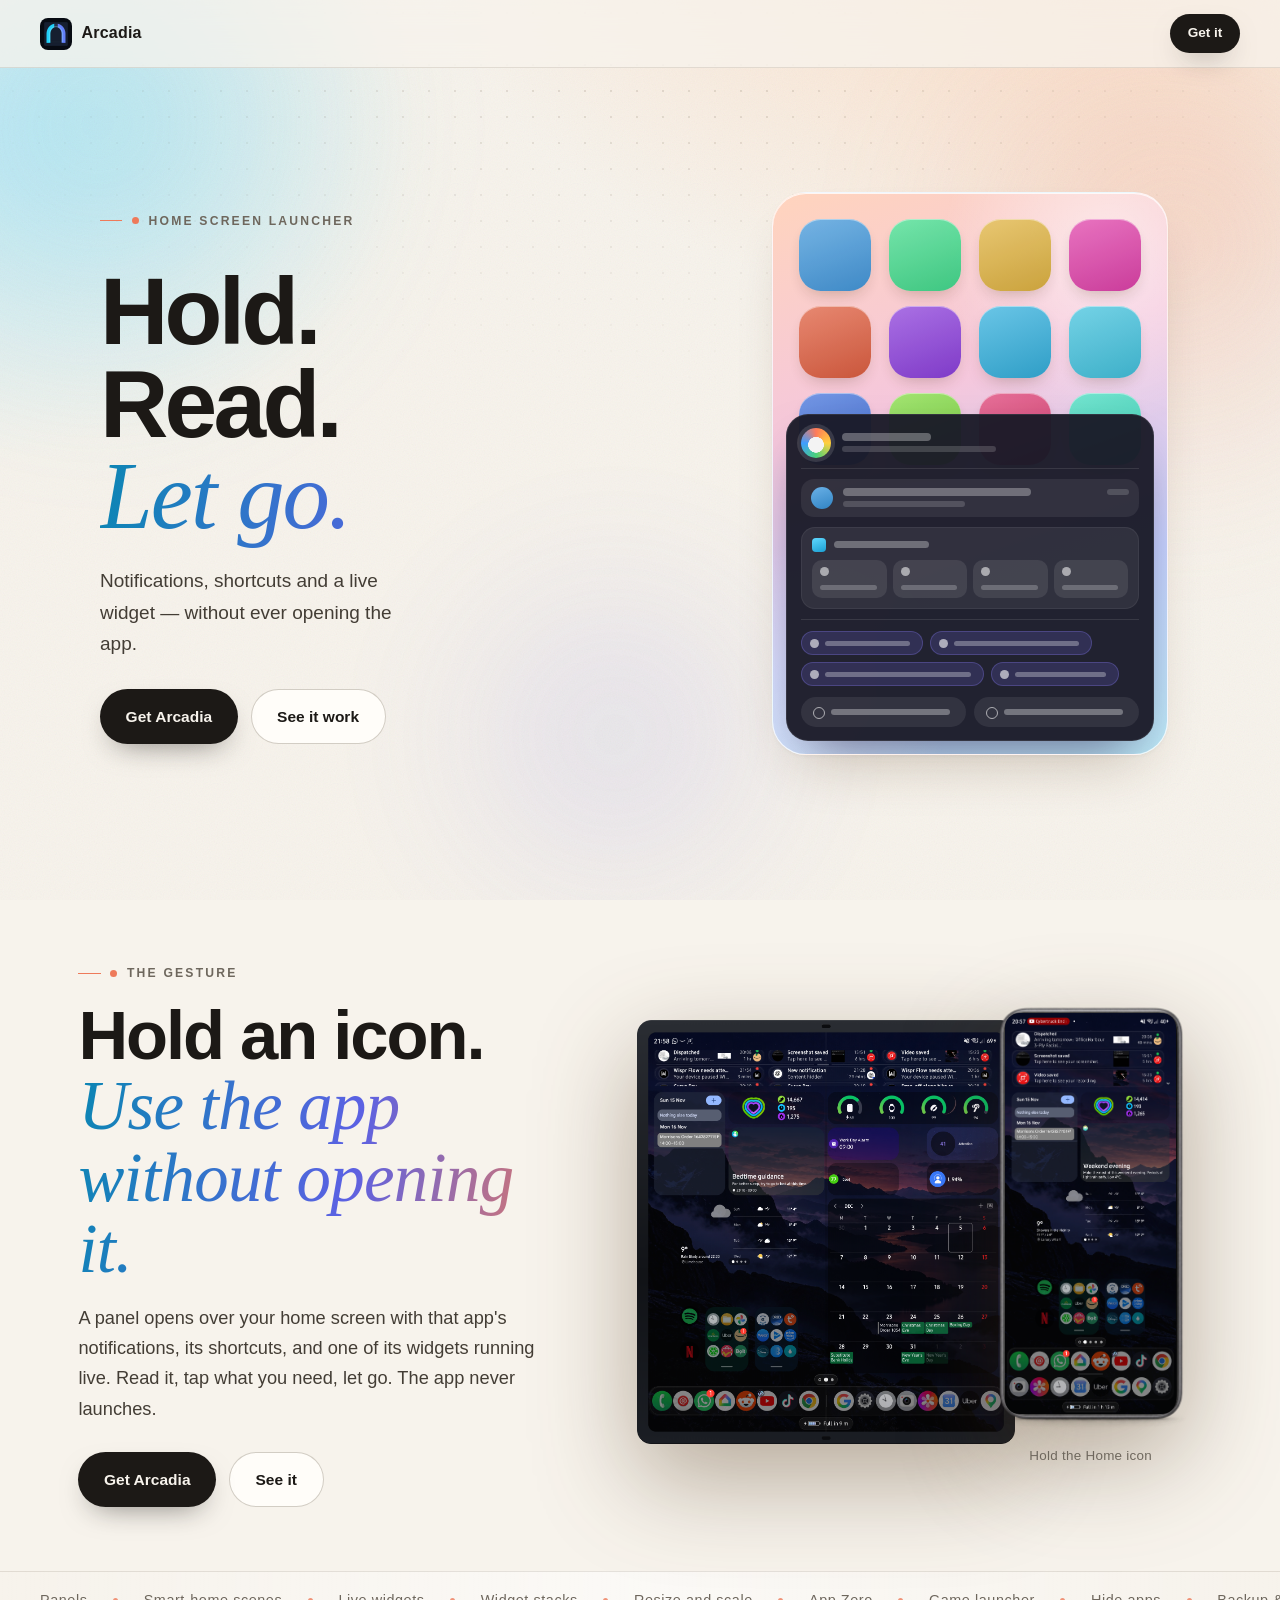
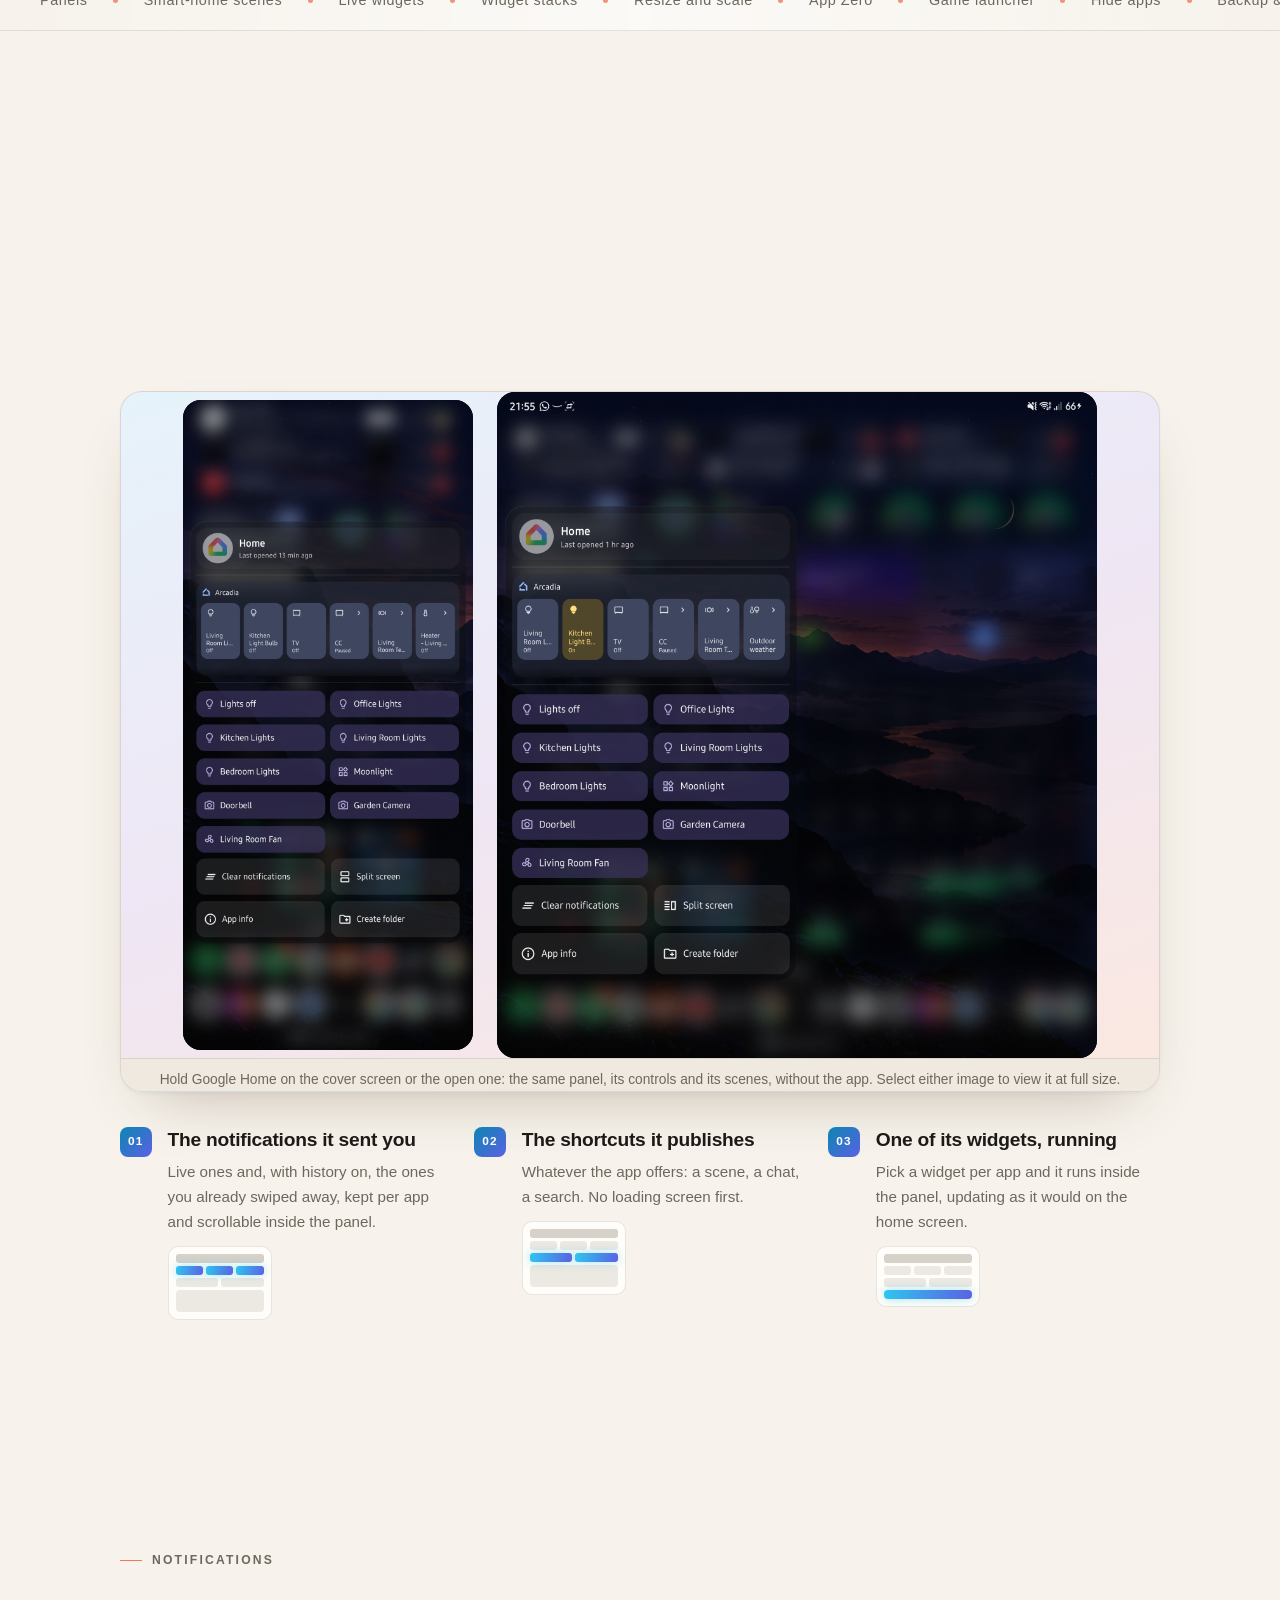
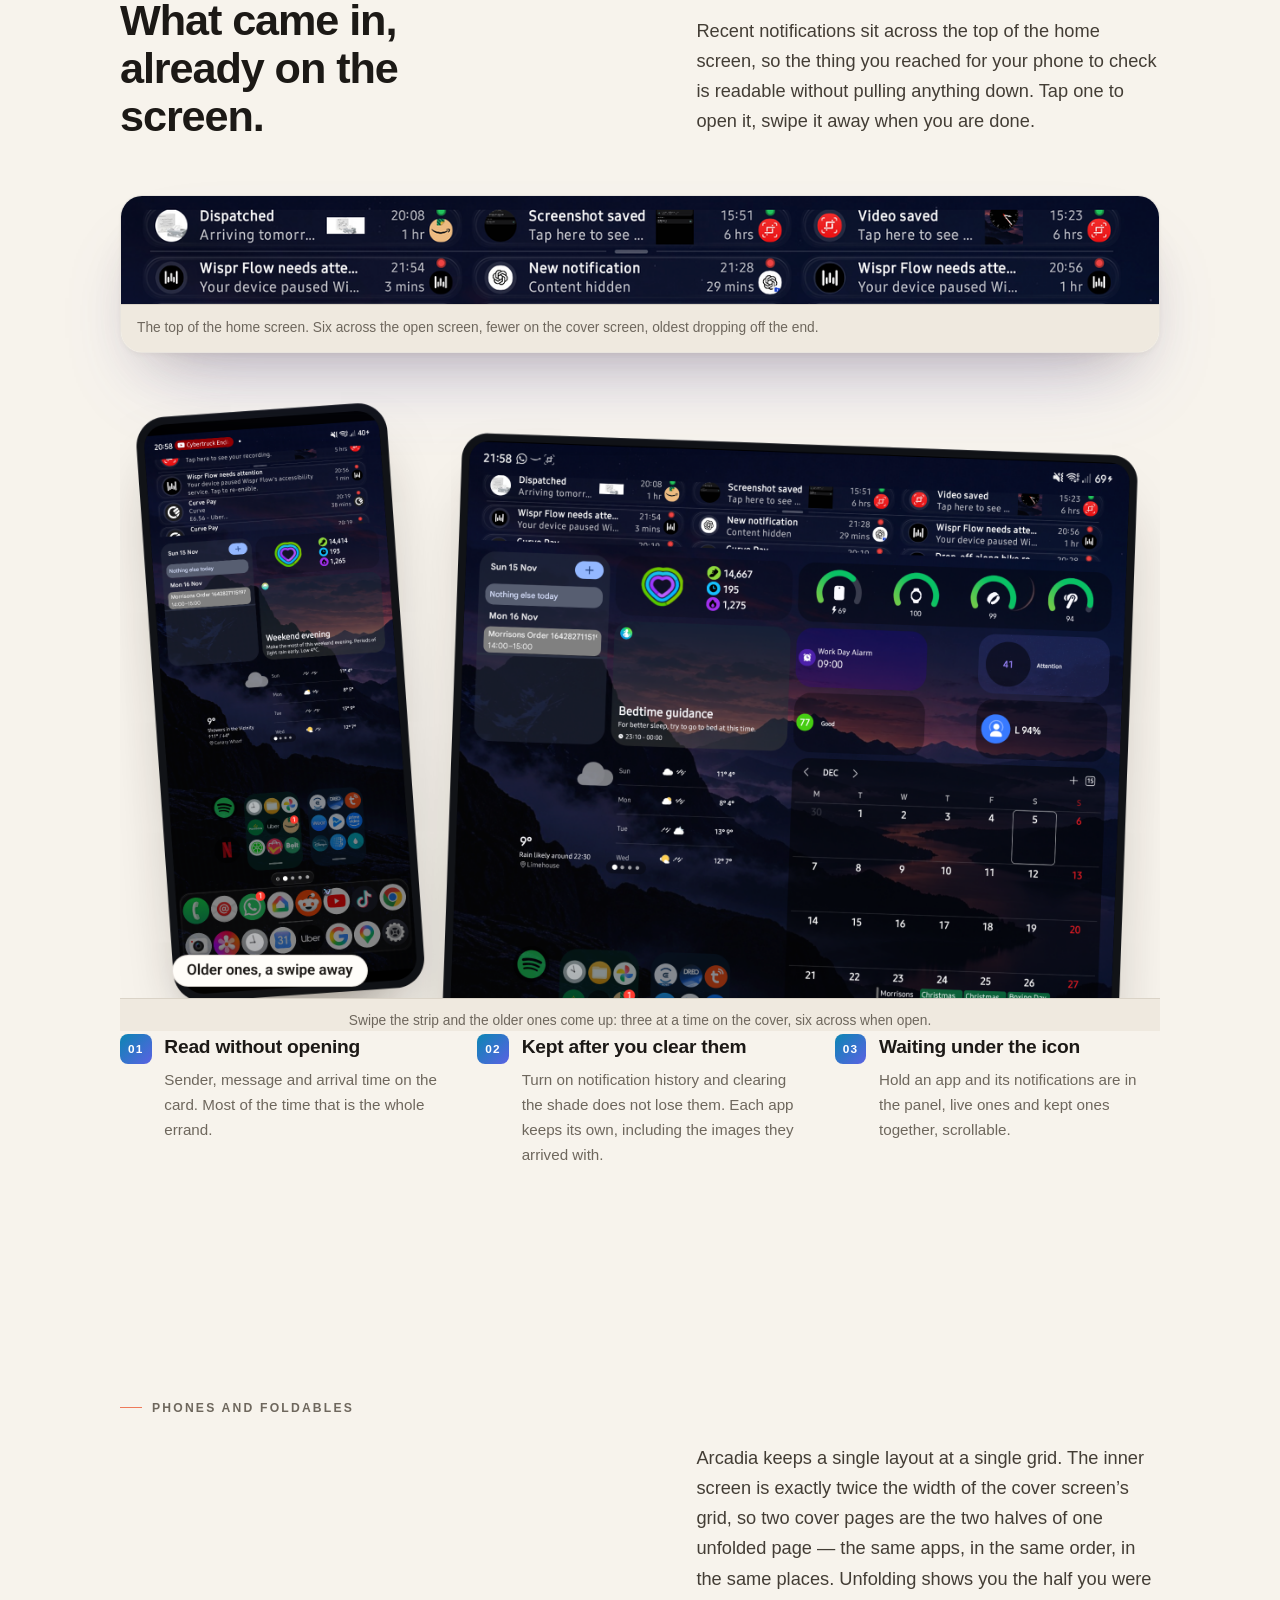
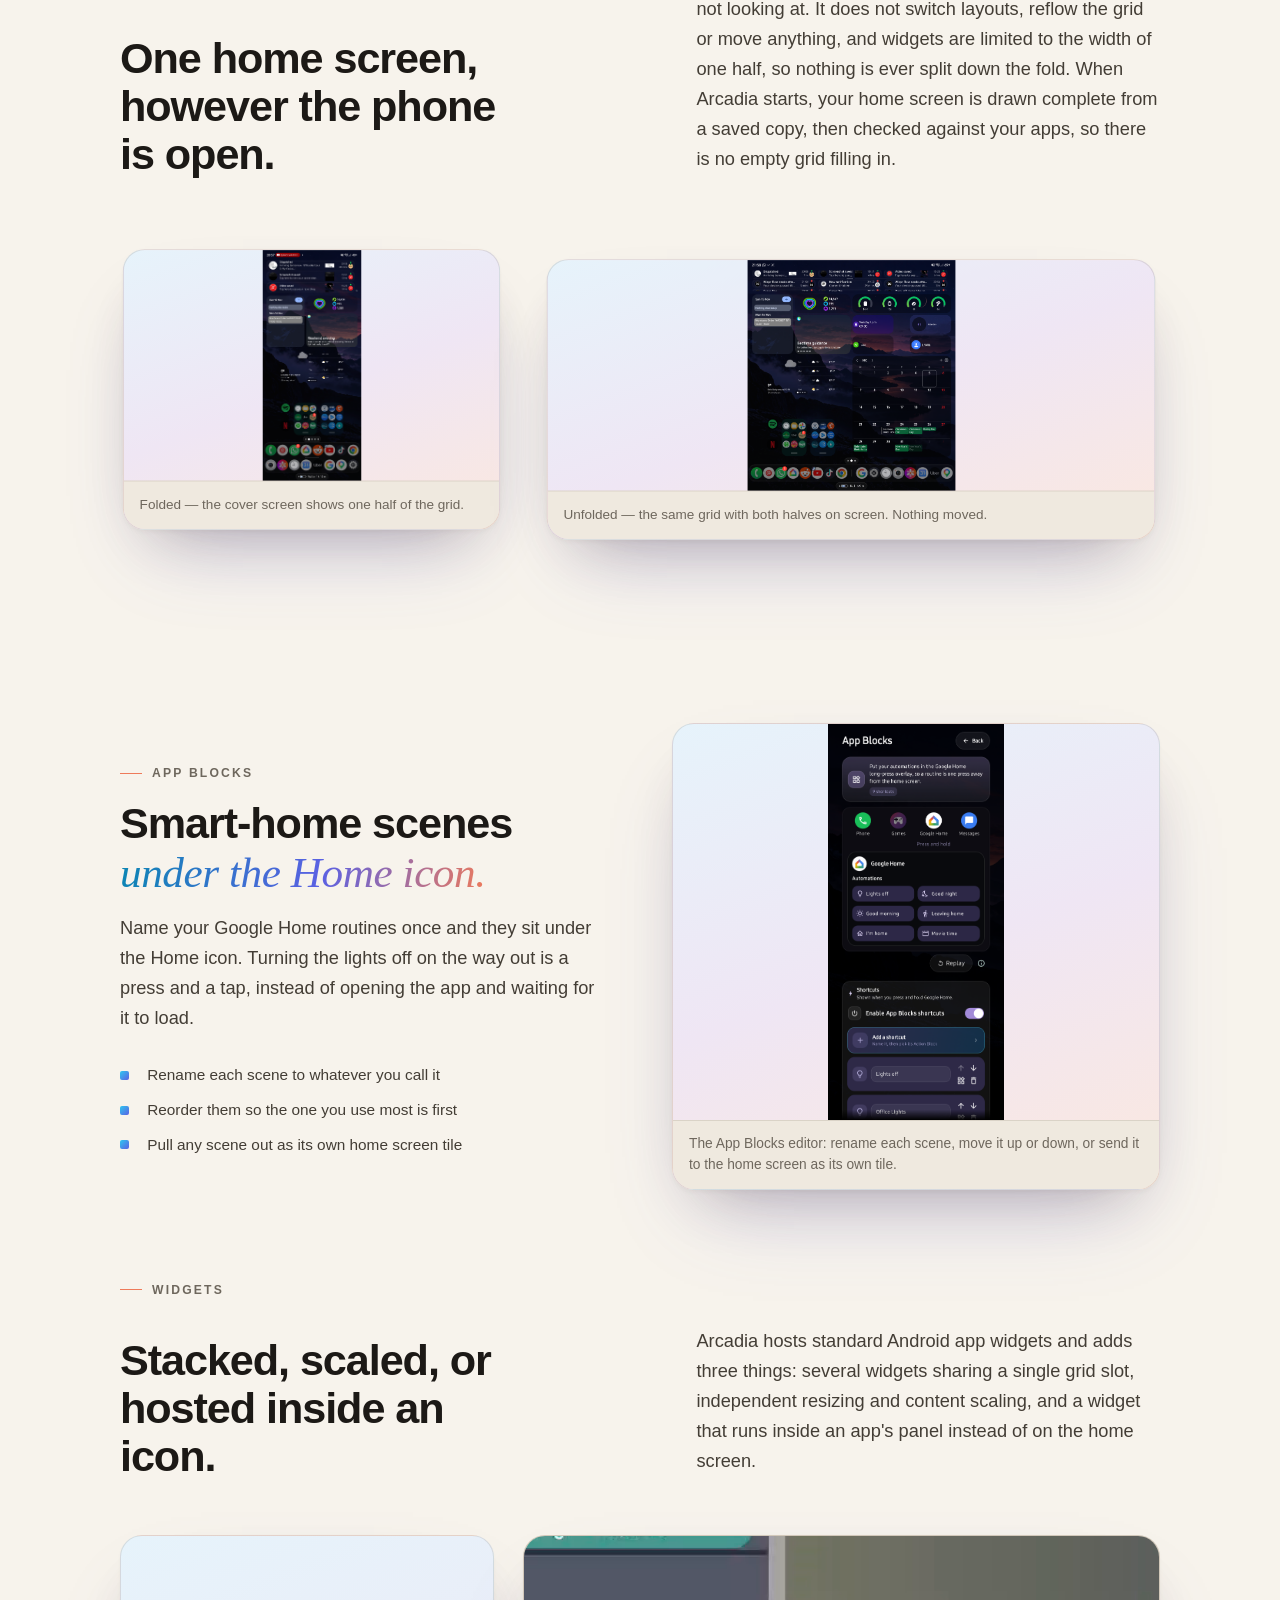
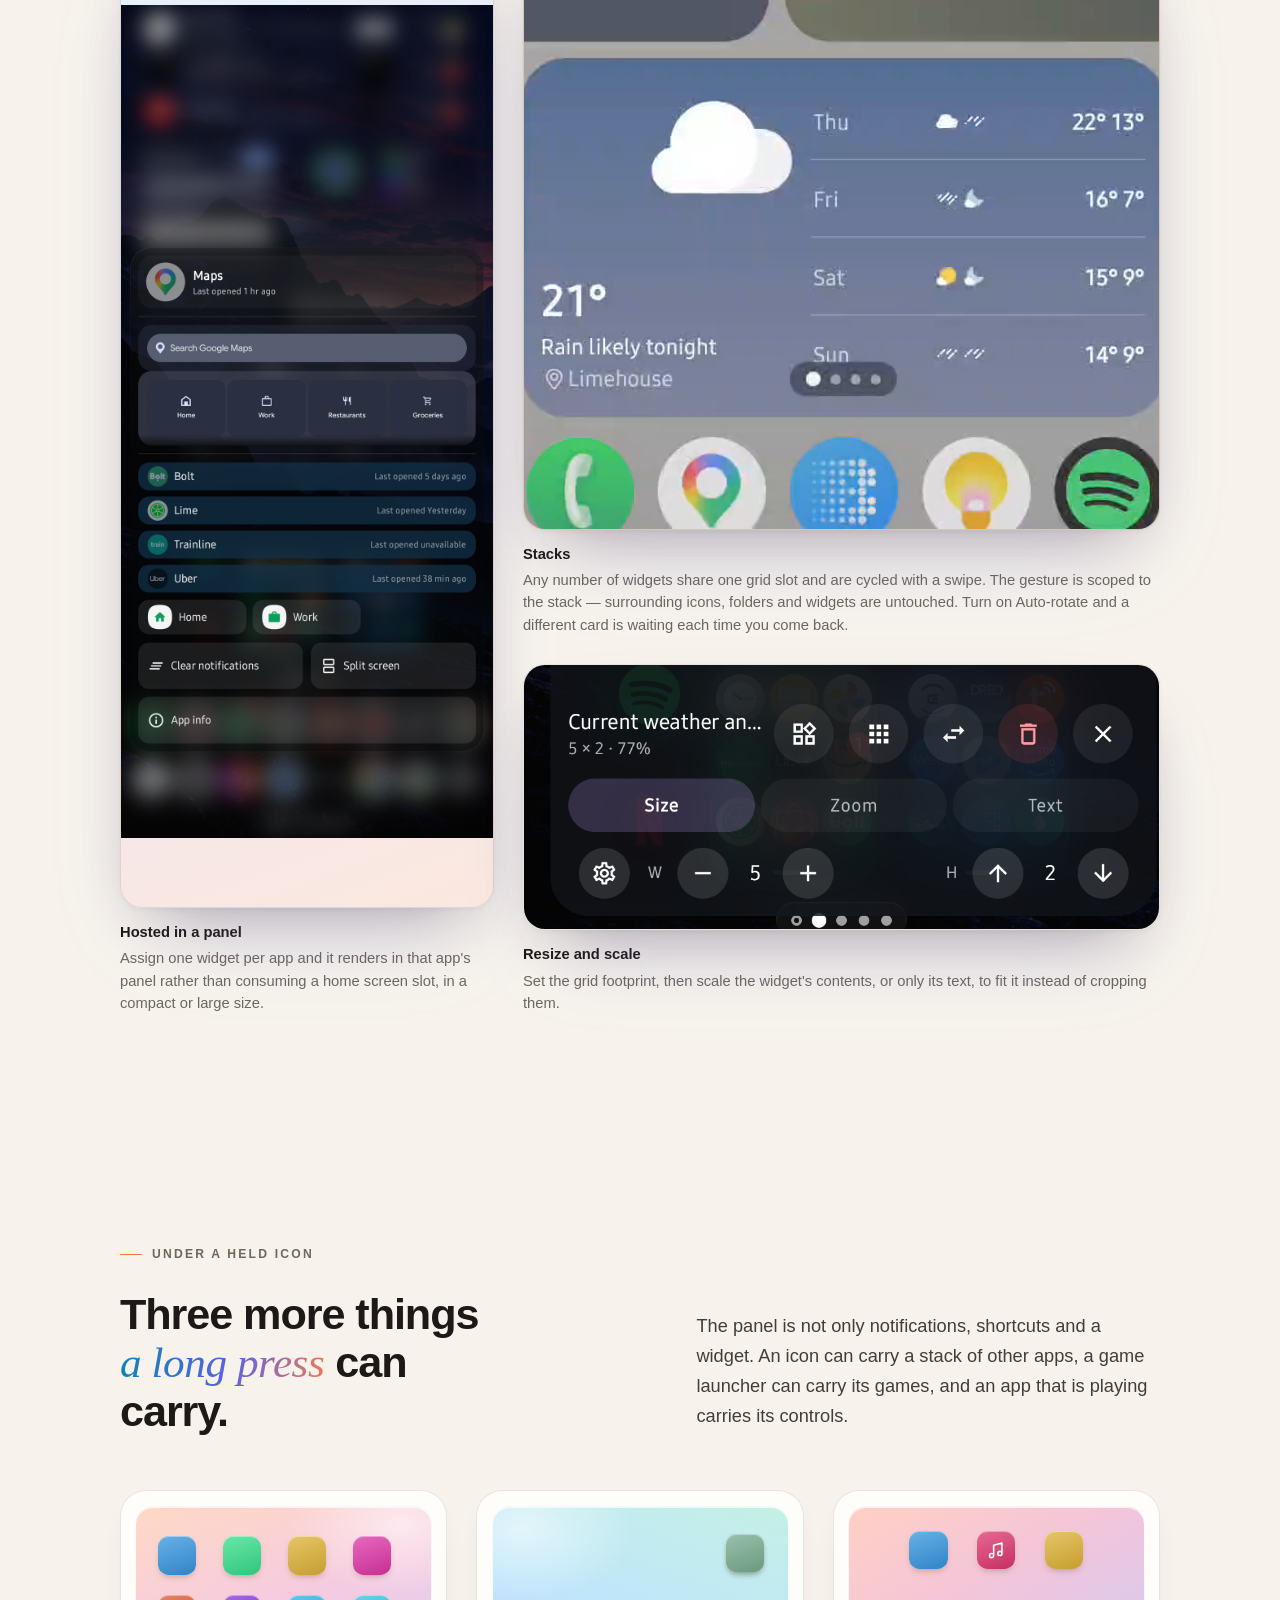
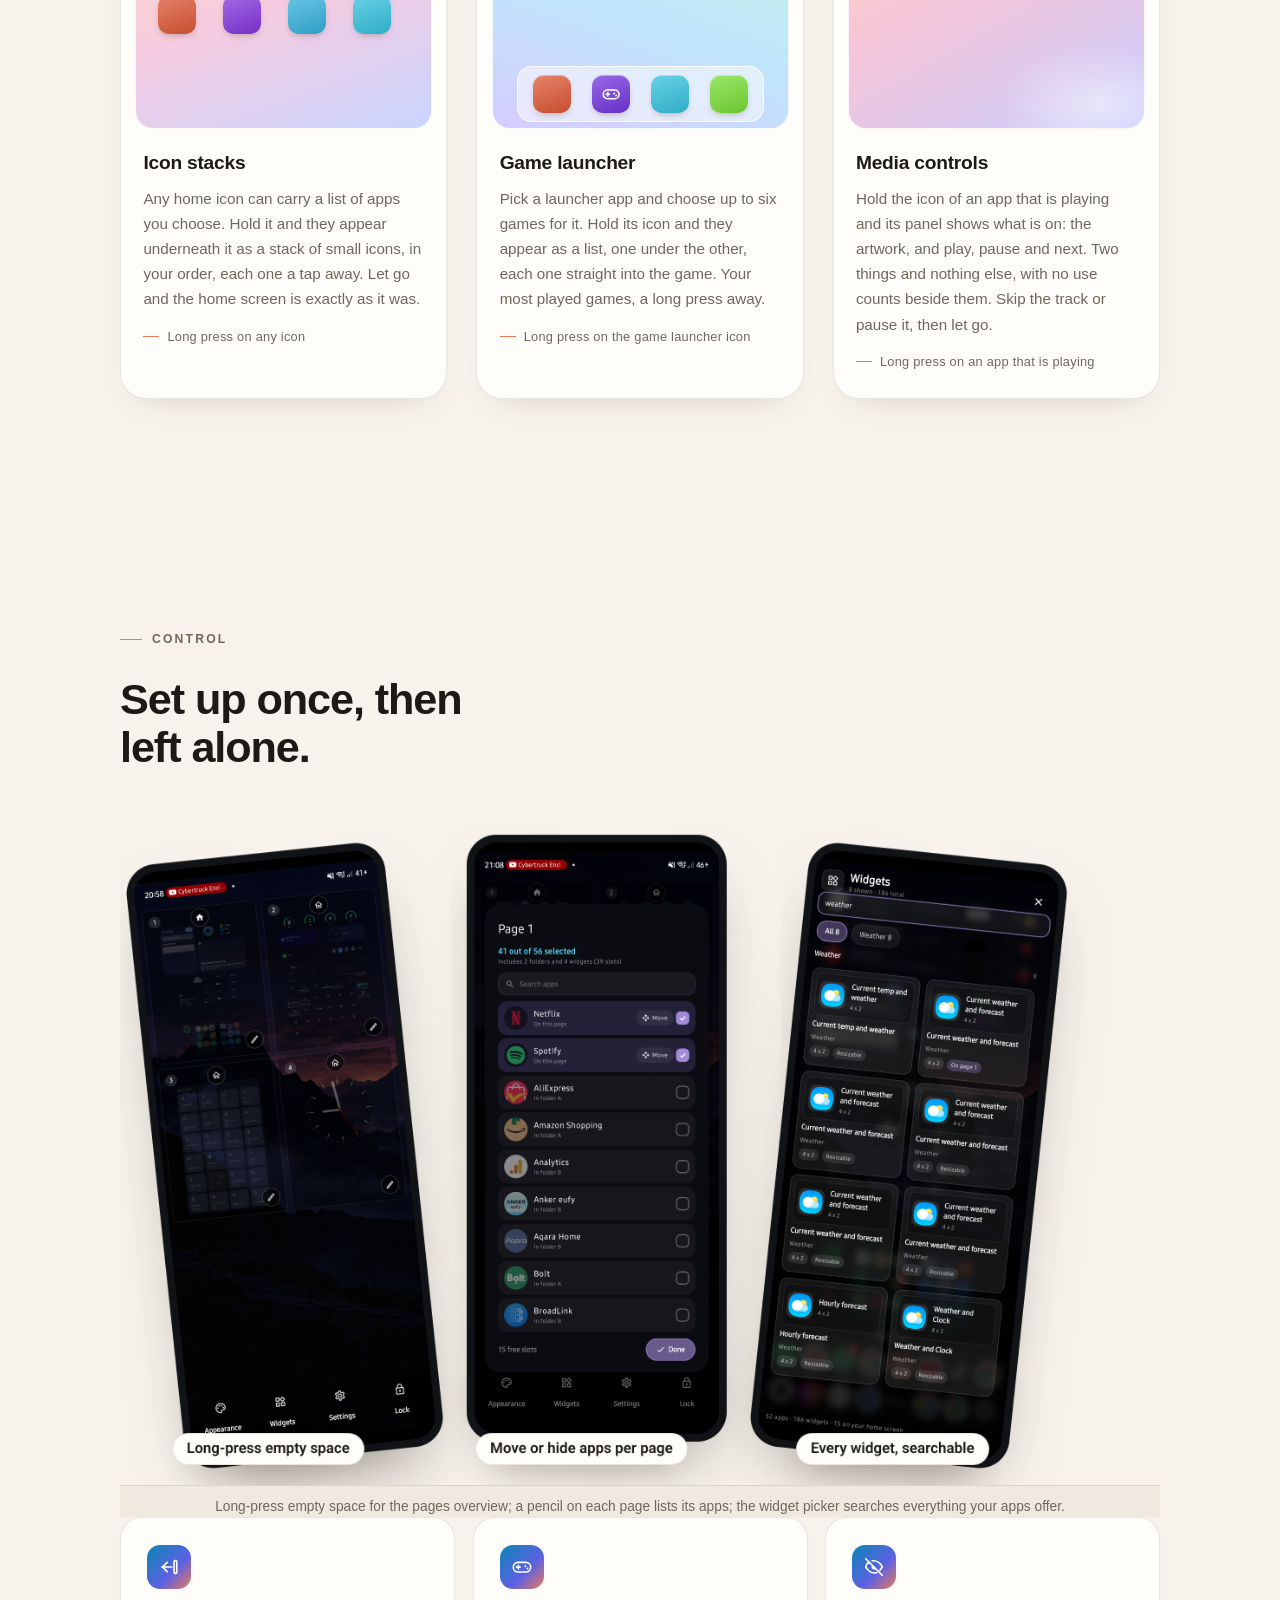
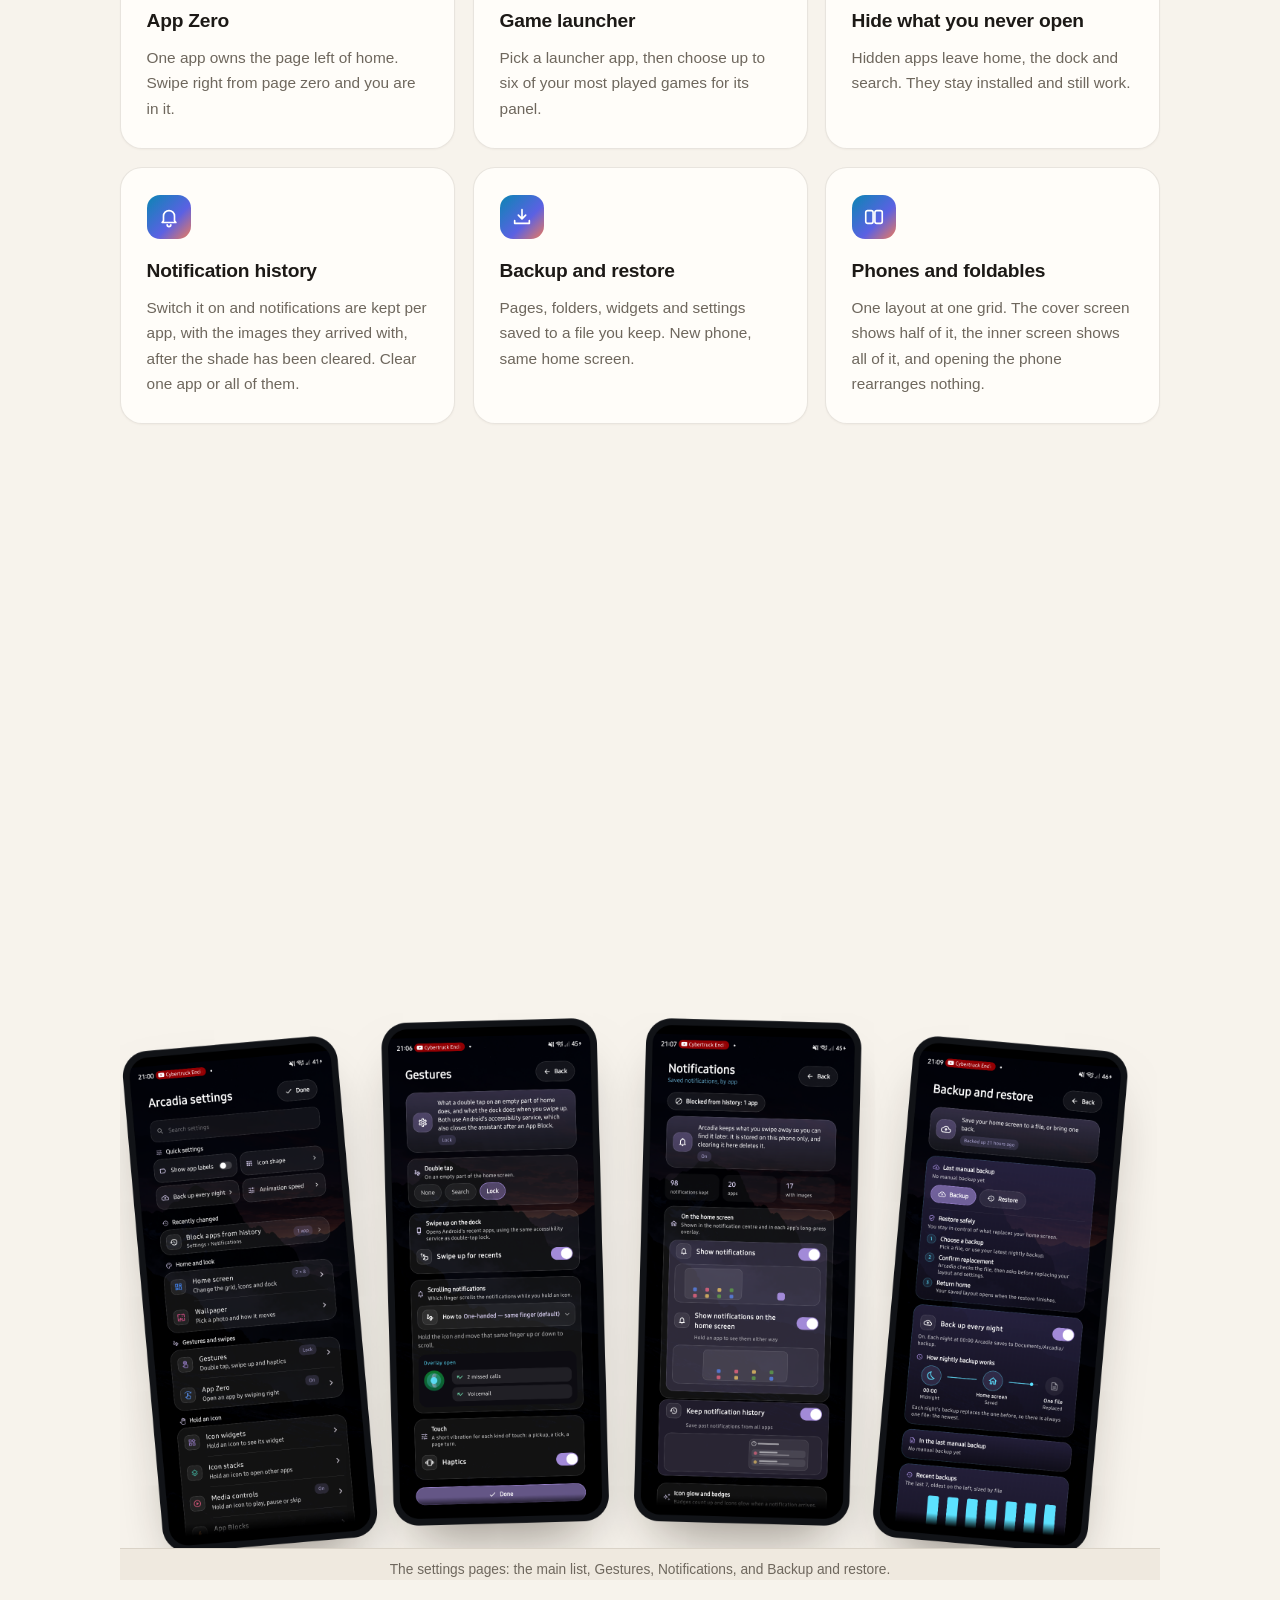
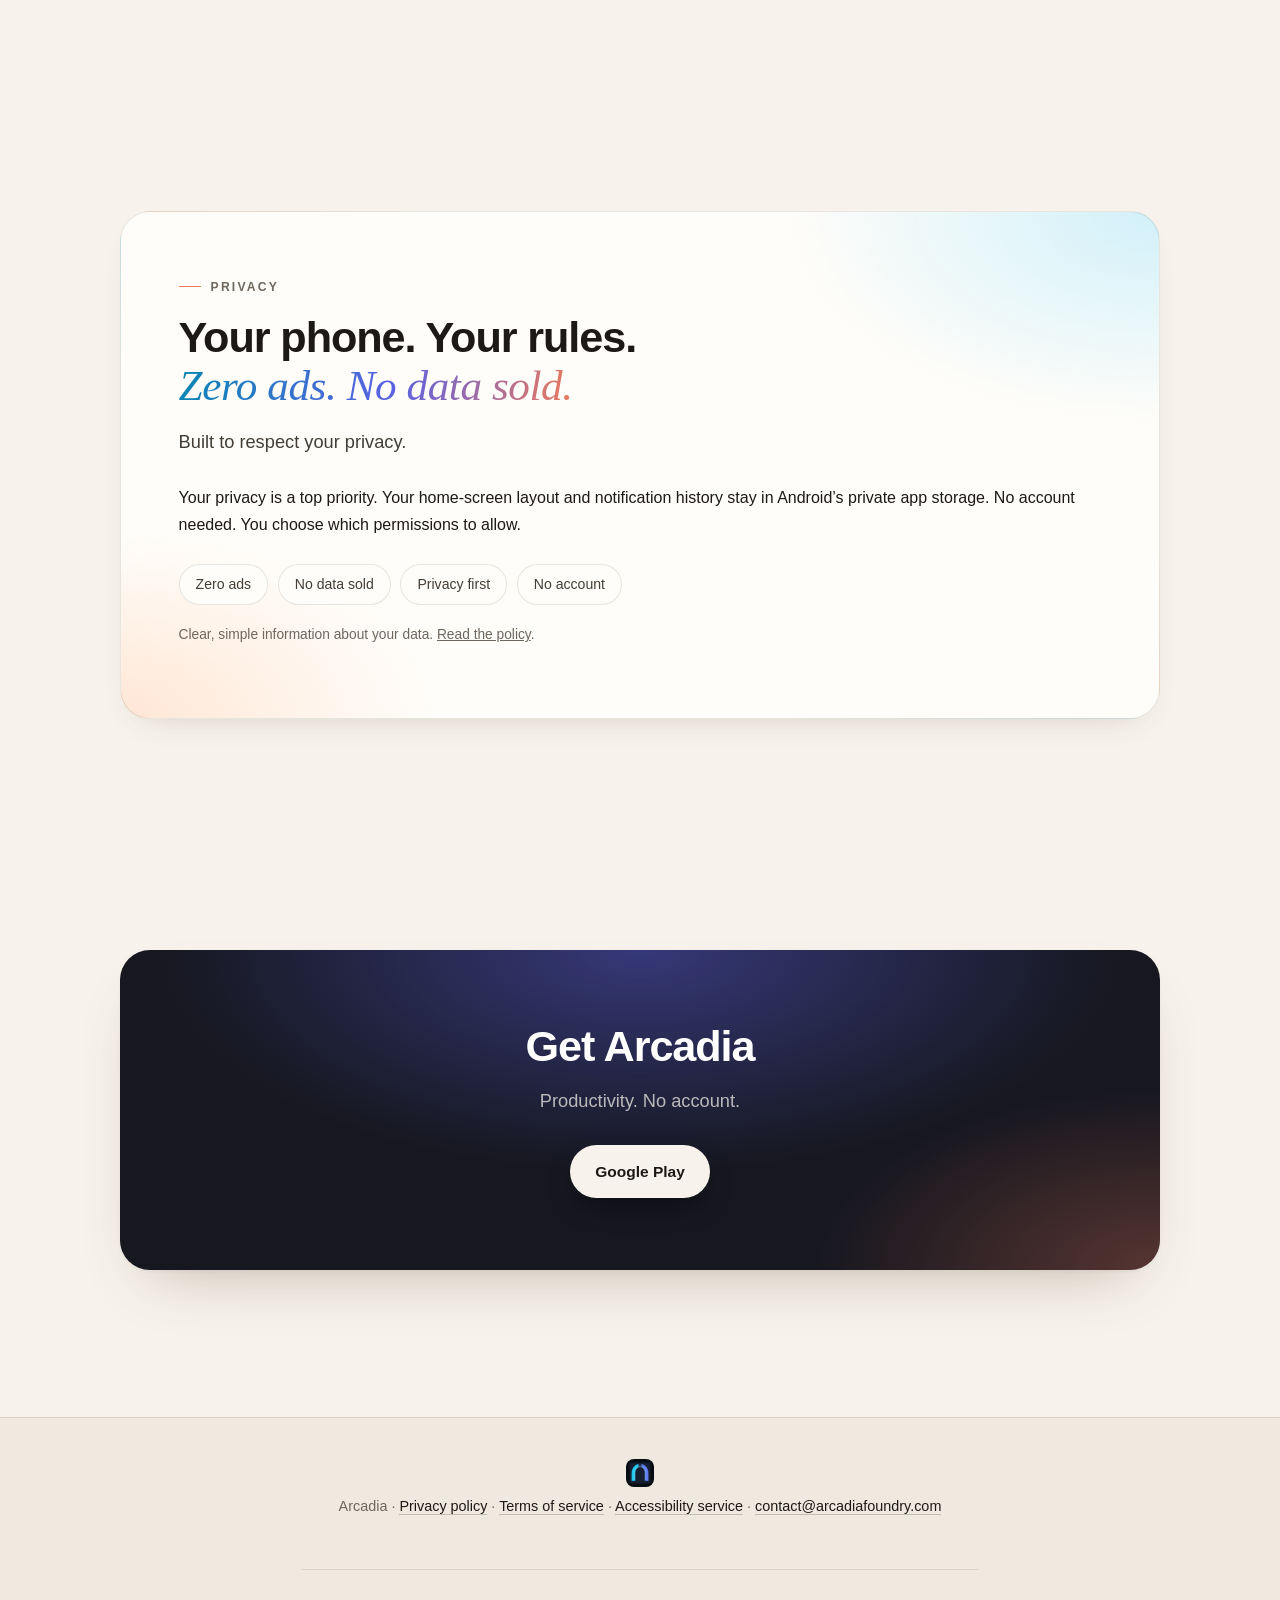
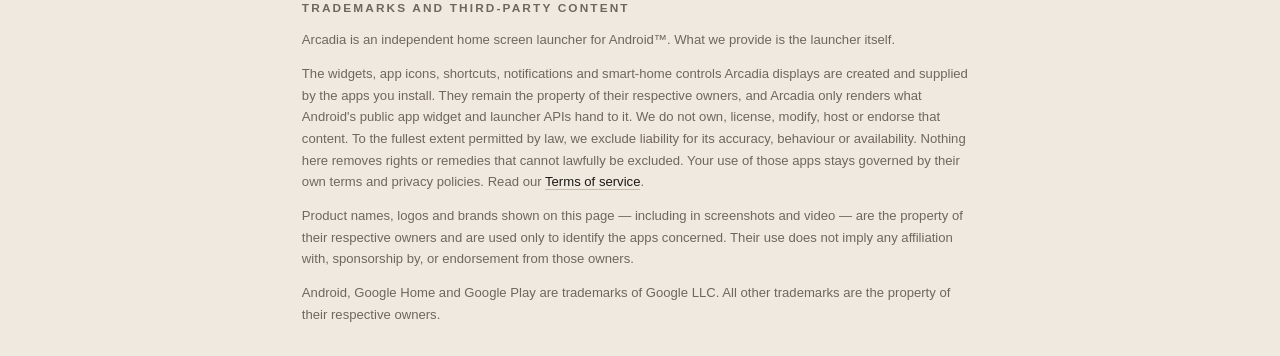
==== index.html @ 48fbdde2 "Site: the widget editor from the 15 Nov Fold capture in the Resize and scale slot (Size, Zoom and Te" ====
<!DOCTYPE html>
<html lang="en">
<head>
<meta charset="utf-8">
<meta name="viewport" content="width=device-width, initial-scale=1">
<title>Arcadia — hold an icon, use the app without opening it</title>
<meta name="description" content="An Android home screen launcher. Hold any icon to see that app's notifications, its shortcuts and one of its widgets, without opening it. Your phone. Your rules. Zero ads. No data sold. Built to respect your privacy.">
<meta name="theme-color" content="#f7f3ec">
<meta name="color-scheme" content="light">
<meta property="og:title" content="Arcadia">
<meta property="og:description" content="Hold any icon to see that app's notifications, shortcuts and a live widget, without opening it.">
<meta property="og:type" content="website">
<link rel="icon" href="assets/icon.png">
<link rel="stylesheet" href="style.css">
</head>
<body>

<div class="aurora" aria-hidden="true">
  <span class="blob b1"></span><span class="blob b2"></span><span class="blob b3"></span>
  <div class="grid-veil"></div><div class="noise"></div>
</div>

<header class="nav">
  <a class="brand" href="#top"><img src="assets/icon.png" alt="" width="32" height="32"><span>Arcadia</span></a>
  <a class="btn tiny primary" href="#get">Get it</a>
</header>

<main id="top">


  <!-- The opener. Built from the Play Store feature graphic rather than borrowing its pixels:
       the same abstract launcher and the same held icon, drawn in the page so it scales,
       animates and reads on a phone. -->
  <section class="opener">
    <div class="opener-copy">
      <p class="eyebrow"><span class="dot"></span> Home screen launcher</p>
      <h1><span>Hold.</span><span>Read.</span><em>Let&nbsp;go.</em></h1>
      <p class="lede">Notifications, shortcuts and a live widget &mdash; without ever opening the app.</p>
      <div class="cta">
        <a class="btn primary" href="#get">Get Arcadia</a>
        <a class="btn ghost" href="#panel">See it work</a>
      </div>
    </div>

    <!-- The panel is drawn the way Arcadia composes it (HomeActionsUi: one column holding the
         header, the notification history, a separator, the hosted widget, a separator, the
         shortcut chips, then App info / Create folder), dark over a home that dims as a whole;
         the held icon stays lifted above it. Two fingers: the one that holds, and a second one
         that taps a widget tile and a shortcut while the first keeps holding, as the app allows. -->
    <div class="opener-art" aria-hidden="true">
      <div class="slab">
        <div class="apps">
          <i style="--h:206"></i><i style="--h:150"></i><i style="--h:44"></i><i style="--h:320"></i>
          <i style="--h:12"></i><i style="--h:268"></i><i class="held" style="--h:196"></i><i style="--h:190"></i>
          <i style="--h:220"></i><i style="--h:96"></i><i style="--h:340"></i><i style="--h:168"></i>
        </div>
        <span class="shade"></span>
        <span class="press-ring"></span>
        <span class="finger"></span>
        <div class="sheet">
          <div class="sheet-head"><span class="sheet-ic"></span>
            <span class="lines"><b style="width:30%"></b><b class="sm" style="width:52%"></b></span>
          </div>
          <div class="sheet-note" style="--h:206"><span class="dot2"></span>
            <span class="lines"><b style="width:74%"></b><b class="sm" style="width:48%"></b></span>
            <b class="when"></b>
          </div>
          <div class="sheet-widget">
            <div class="widget-head"><span class="widget-ic"></span><b style="width:30%"></b></div>
            <div class="tiles"><span></span><span class="lit"></span><span></span><span></span></div>
          </div>
          <div class="sheet-chips">
            <span class="chip tap" style="--w:36%"></span><span class="chip" style="--w:48%"></span>
            <span class="chip" style="--w:54%"></span><span class="chip" style="--w:38%"></span>
          </div>
          <div class="sheet-actions"><span></span><span></span></div>
        </div>
        <span class="finger2"></span>
      </div>
    </div>
  </section>

  <section class="hero">
    <div class="hero-copy">
      <p class="eyebrow reveal"><span class="dot"></span> The gesture</p>
      <h1 class="reveal delay-1">Hold an icon.<br><em>Use the app without opening it.</em></h1>
      <p class="lede reveal delay-2">
        A panel opens over your home screen with that app's notifications, its shortcuts,
        and one of its widgets running live. Read it, tap what you need, let go. The app
        never launches.
      </p>
      <div class="cta reveal delay-2">
        <a class="btn primary" href="#get">Get Arcadia</a>
        <a class="btn ghost" href="#panel">See it</a>
      </div>
    </div>

    <div class="hero-devices reveal delay-2">
      <figure class="dev fold">
        <img src="assets/device-foldable.png" alt="An unfolded foldable phone running Arcadia: notification cards across the top, then the day's agenda, activity, device batteries, an alarm, a weather forecast and a full month calendar, with large folders and the dock below">
      </figure>
      <figure class="dev bar demo" aria-label="Holding an icon on the home screen opens that app's panel, with its shortcuts listed, without opening the app">
        <span class="phone">
        <img class="shell" src="assets/phone-shell.png" alt="">
        <span class="screen">
          <img class="home" src="assets/home-cover.png" alt="An ordinary phone running Arcadia: notifications across the top, then the day's agenda, activity rings, weather and two large folders above a two-row dock">
          <span class="press" aria-hidden="true"></span>
          <img class="panel" src="assets/overlay-shortcuts.png" alt="" aria-hidden="true">
          <!-- The whole pitch is a gesture, and until now the page only played it at you.
               Hold this and the panel opens for as long as you hold it, exactly as on the phone. -->
          <button class="hold" type="button"
                  aria-label="Press and hold the Google Home icon to open its panel">
            <span class="hold-ring" aria-hidden="true"></span>
          </button>
        </span>
        </span>
        <figcaption class="demo-hint" aria-live="polite">Hold the Home icon</figcaption>
      </figure>
    </div>
  </section>

  <section class="strip" aria-label="At a glance">
    <div class="strip-inner">
      <span>Panels</span><i></i><span>Smart-home scenes</span><i></i><span>Live widgets</span><i></i>
      <span>Widget stacks</span><i></i><span>Resize and scale</span><i></i><span>App Zero</span><i></i>
      <span>Game launcher</span><i></i><span>Hide apps</span><i></i><span>Backup &amp; restore</span><i></i>
      <span>App Library</span><i></i><span>Large folders</span><i></i><span>Glass icons</span><i></i>
      <span>Panels</span><i></i><span>Smart-home scenes</span><i></i><span>Live widgets</span><i></i>
      <span>Widget stacks</span><i></i><span>Resize and scale</span><i></i><span>App Zero</span><i></i>
      <span>Game launcher</span><i></i><span>Hide apps</span><i></i><span>Backup &amp; restore</span><i></i>
      <span>App Library</span><i></i><span>Large folders</span><i></i><span>Glass icons</span><i></i>
    </div>
  </section>

  <!-- the panel -->
  <section id="panel" class="showcase">
    <header class="sec-head reveal">
      <p class="eyebrow">The panel</p>
      <h2>Everything the app can tell you, without opening it.</h2>
      <p class="lede">
        Most launchers answer a long press with a few shortcuts. Arcadia adds the app's
        notifications and one of its widgets, and keeps the panel open until you lift
        your finger.
      </p>
    </header>

    <div class="feature-stage reveal">
      <figure class="stage-shot group-shot">
        <div class="panel-captures">
          <a class="panel-cover" href="assets/current-20261115/held-google-home.png" aria-label="View the cover-screen panel screenshot at full size">
            <img src="assets/current-20261115/held-google-home.png" width="914" height="2048" alt="Google Home held on the cover screen, with its live controls and scene shortcuts">
          </a>
          <a class="panel-open" href="assets/panel-google-home-open.png" aria-label="View the open-screen panel screenshot at full size">
            <img src="assets/panel-google-home-open.png" width="1968" height="2184" alt="Google Home held on the open screen, with its live controls and scene shortcuts">
          </a>
        </div>
        <figcaption>Hold Google Home on the cover screen or the open one: the same panel, its controls and its scenes, without the app. Select either image to view it at full size.</figcaption>
      </figure>
      <ol class="stage-notes">
        <li><span class="n">01</span><div>
          <h3>The notifications it sent you</h3>
          <p>Live ones and, with history on, the ones you already swiped away, kept per app and scrollable inside the panel.</p>
          <span class="panel-map" aria-hidden="true">
            <span class="pm-head"></span>
            <span class="pm-band lit"><i></i><i></i><i></i></span>
            <span class="pm-band"><i></i><i></i></span>
            <span class="pm-band tall"></span>
          </span></div></li>
        <li><span class="n">02</span><div>
          <h3>The shortcuts it publishes</h3>
          <p>Whatever the app offers: a scene, a chat, a search. No loading screen first.</p>
          <span class="panel-map" aria-hidden="true">
            <span class="pm-head"></span>
            <span class="pm-band"><i></i><i></i><i></i></span>
            <span class="pm-band lit"><i></i><i></i></span>
            <span class="pm-band tall"></span>
          </span></div></li>
        <li><span class="n">03</span><div>
          <h3>One of its widgets, running</h3>
          <p>Pick a widget per app and it runs inside the panel, updating as it would on the home screen.</p>
          <span class="panel-map" aria-hidden="true">
            <span class="pm-head"></span>
            <span class="pm-band"><i></i><i></i><i></i></span>
            <span class="pm-band"><i></i><i></i></span>
            <span class="pm-band tall lit"></span>
          </span></div></li>
      </ol>
    </div>
  </section>

  <!-- notifications -->
  <section id="notifications" class="showcase">
    <header class="sec-head reveal">
      <p class="eyebrow">Notifications</p>
      <h2>What came in, already on the screen.</h2>
      <p class="lede">
        Recent notifications sit across the top of the home screen, so the thing you
        reached for your phone to check is readable without pulling anything down. Tap one
        to open it, swipe it away when you are done.
      </p>
    </header>

    <figure class="strip-shot glow reveal">
      <img src="assets/notifications-strip.png" alt="The top of the home screen: six notification cards in two rows of three, each with its picture, its message and the time it arrived">
      <figcaption>The top of the home screen. Six across the open screen, fewer on the cover screen, oldest dropping off the end.</figcaption>
    </figure>
    <figure class="group-shot reveal">
      <img src="assets/group-notifications.png" alt="The notification strip scrolled to older cards, on the cover screen and on the open screen">
      <figcaption>Swipe the strip and the older ones come up: three at a time on the cover, six across when open.</figcaption>
    </figure>

    <ol class="stage-notes wide-notes reveal">
      <li><span class="n">01</span><div>
        <h3>Read without opening</h3>
        <p>Sender, message and arrival time on the card. Most of the time that is the whole errand.</p></div></li>
      <li><span class="n">02</span><div>
        <h3>Kept after you clear them</h3>
        <p>Turn on notification history and clearing the shade does not lose them. Each app keeps its own, including the images they arrived with.</p></div></li>
      <li><span class="n">03</span><div>
        <h3>Waiting under the icon</h3>
        <p>Hold an app and its notifications are in the panel, live ones and kept ones together, scrollable.</p></div></li>
    </ol>
  </section>

  <!-- per-display layouts -->
  <section id="fold" class="screens">
    <header class="sec-head reveal">
      <p class="eyebrow">Phones and foldables</p>
      <h2>One home screen, however the phone is open.</h2>
      <p class="lede">
        Arcadia keeps a single layout at a single grid. The inner screen is exactly twice
        the width of the cover screen&rsquo;s grid, so two cover pages are the two halves of one
        unfolded page — the same apps, in the same order, in the same places. Unfolding
        shows you the half you were not looking at. It does not switch layouts, reflow the
        grid or move anything, and widgets are limited to the width of one half, so nothing
        is ever split down the fold. When Arcadia starts, your home screen is drawn complete
        from a saved copy, then checked against your apps, so there is no empty grid filling in.
      </p>
    </header>
    <div class="screen-pair reveal">
      <figure class="glow cover"><img src="assets/home-cover.png" alt="The cover screen showing one half of the home grid: the day's agenda, activity rings, weather and two large folders">
        <figcaption>Folded — the cover screen shows one half of the grid.</figcaption></figure>
      <figure class="glow open"><img src="assets/home-open.png" alt="The inner screen showing both halves of the same home grid at once: the agenda, activity, weather and large folders on the left, device batteries, an alarm and a full month calendar on the right">
        <figcaption>Unfolded — the same grid with both halves on screen. Nothing moved.</figcaption></figure>
    </div>
  </section>

  <!-- scenes -->
  <section id="scenes" class="split-section">
    <div class="split-inner reveal">
      <div class="split-copy">
        <p class="eyebrow">App Blocks</p>
        <h2>Smart-home scenes<br><em>under the Home icon.</em></h2>
        <p class="lede">
          Name your Google Home routines once and they sit under the Home icon. Turning
          the lights off on the way out is a press and a tap, instead of opening the app
          and waiting for it to load.
        </p>
        <ul class="ticks">
          <li>Rename each scene to whatever you call it</li>
          <li>Reorder them so the one you use most is first</li>
          <li>Pull any scene out as its own home screen tile</li>
        </ul>
      </div>
      <figure class="split-media glow">
        <img src="assets/app-blocks-editor.png" alt="App Blocks settings with the Google Home demonstration, shortcut switch and scene editor">
        <figcaption>The App Blocks editor: rename each scene, move it up or down, or send it to the home screen as its own tile.</figcaption>
      </figure>
    </div>
  </section>

  <!-- widgets -->
  <section id="widgets" class="showcase alt">
    <header class="sec-head reveal">
      <p class="eyebrow">Widgets</p>
      <h2>Stacked, scaled, or hosted inside an icon.</h2>
      <p class="lede">
        Arcadia hosts standard Android app widgets and adds three things: several widgets
        sharing a single grid slot, independent resizing and content scaling, and a widget
        that runs inside an app's panel instead of on the home screen.
      </p>
    </header>

    <div class="media-trio reveal">
      <figure class="trio-item tall">
        <div class="trio-media glow">
          <img src="assets/icon-widgets.png" width="914" height="2048" alt="Maps held on the home screen: its search widget running inside the panel, with Bolt, Lime, Trainline and Uber stacked under it">
        </div>
        <figcaption><strong>Hosted in a panel</strong> Assign one widget per app and it renders in that app's panel rather than consuming a home screen slot, in a compact or large size.</figcaption>
      </figure>

      <figure class="trio-item square">
        <div class="trio-media glow">
          <video src="assets/stacked-widgets.mp4" poster="assets/stacked-widgets-poster.png" autoplay muted loop playsinline preload="metadata"
                 aria-label="Several widgets sharing a single grid slot on the home screen, cycled by swiping the stack, while the surrounding icons and folders stay in place"></video>
        </div>
        <figcaption><strong>Stacks</strong> Any number of widgets share one grid slot and are cycled with a swipe. The gesture is scoped to the stack — surrounding icons, folders and widgets are untouched. Turn on Auto-rotate and a different card is waiting each time you come back.</figcaption>
      </figure>

      <figure class="trio-item wide">
        <div class="trio-media glow">
          <img src="assets/widget-resize.png" width="960" height="400" alt="A widget's editor: its name and grid size, 5 by 2 at 77 percent, tabs for Size, Zoom and Text, and buttons to make it wider, narrower, taller or shorter">
        </div>
        <figcaption><strong>Resize and scale</strong> Set the grid footprint, then scale the widget's contents, or only its text, to fit it instead of cropping them.</figcaption>
      </figure>
    </div>
  </section>

  <!-- under a held icon: icon stacks, the game launcher, media controls.
       Explained with abstract animations drawn in the page - shapes for icons, a finger, and
       the thing that opens - rather than filmed. Each stage is sized in container units so it
       scales with its card; app.js pauses them while they are off screen. -->
  <section id="features" class="explain">
    <header class="sec-head reveal">
      <p class="eyebrow">Under a held icon</p>
      <h2>Three more things <em>a long press</em> can carry.</h2>
      <p class="lede">
        The panel is not only notifications, shortcuts and a widget. An icon can carry a
        stack of other apps, a game launcher can carry its games, and an app that is
        playing carries its controls.
      </p>
    </header>

    <div class="explain-grid">
      <article class="explain-card reveal">
        <div class="anim anim-stack" data-anim aria-hidden="true">
          <i class="ic c1" style="--h:206"></i>
          <i class="ic c2 held" style="--h:150"></i>
          <i class="ic c3" style="--h:44"></i>
          <i class="ic c4" style="--h:320"></i>
          <i class="ic c1 r2" style="--h:12"></i>
          <i class="ic c2 r2" style="--h:268"></i>
          <i class="ic c3 r2" style="--h:196"></i>
          <i class="ic c4 r2" style="--h:190"></i>
          <span class="ring"></span>
          <div class="sheet">
            <div class="row" style="--i:0"><i style="--h:206"></i><b style="--w:18cqw"></b></div>
            <div class="row" style="--i:1"><i style="--h:44"></i><b style="--w:12cqw"></b></div>
            <div class="row" style="--i:2"><i style="--h:320"></i><b style="--w:20cqw"></b></div>
            <div class="row" style="--i:3"><i style="--h:268"></i><b style="--w:14cqw"></b></div>
          </div>
          <span class="finger"></span>
        </div>
        <h3>Icon stacks</h3>
        <p>Any home icon can carry a list of apps you choose. Hold it and they appear underneath it as a stack of small icons, in your order, each one a tap away. Let go and the home screen is exactly as it was.</p>
        <p class="how">Long press on any icon</p>
      </article>

      <article class="explain-card reveal delay-1">
        <div class="anim anim-games" data-anim aria-hidden="true">
          <i class="ic bg c1" style="--h:206"></i>
          <i class="ic bg c2" style="--h:44"></i>
          <i class="ic bg c3" style="--h:320"></i>
          <i class="ic bg c4" style="--h:150"></i>
          <div class="chips">
            <span class="chip" style="--i:0;--h:14;--w:30cqw"><i></i><b></b></span>
            <span class="chip" style="--i:1;--h:120;--w:22cqw"><i></i><b></b></span>
            <span class="chip" style="--i:2;--h:200;--w:34cqw"><i></i><b></b></span>
            <span class="chip" style="--i:3;--h:280;--w:26cqw"><i></i><b></b></span>
            <span class="chip" style="--i:4;--h:40;--w:31cqw"><i></i><b></b></span>
            <span class="chip" style="--i:5;--h:330;--w:24cqw"><i></i><b></b></span>
          </div>
          <div class="dock"></div>
          <i class="ic c1" style="--h:12"></i>
          <i class="ic c2 held" style="--h:262"><svg viewBox="0 0 24 24"><rect x="2.5" y="7" width="19" height="10.5" rx="5.2" fill="none" stroke="currentColor" stroke-width="1.9"/><path d="M8 10.2v4M6 12.2h4" stroke="currentColor" stroke-width="1.9" stroke-linecap="round"/><circle cx="15.6" cy="11.1" r="1.2" fill="currentColor"/><circle cx="18" cy="13.6" r="1.2" fill="currentColor"/></svg></i>
          <i class="ic c3" style="--h:190"></i>
          <i class="ic c4" style="--h:96"></i>
          <span class="ring"></span>
          <span class="finger"></span>
        </div>
        <h3>Game launcher</h3>
        <p>Pick a launcher app and choose up to six games for it. Hold its icon and they appear as a list, one under the other, each one straight into the game. Your most played games, a long press away.</p>
        <p class="how">Long press on the game launcher icon</p>
      </article>

      <article class="explain-card reveal delay-2">
        <div class="anim anim-media" data-anim aria-hidden="true">
          <i class="ic c1" style="--h:206"></i>
          <i class="ic c2 held" style="--h:340"><svg viewBox="0 0 24 24"><path d="M9 18.5a2.5 2.5 0 1 1-5 0 2.5 2.5 0 0 1 5 0Zm0 0V6l10-2.5v12.5m0 0a2.5 2.5 0 1 1-5 0 2.5 2.5 0 0 1 5 0Z" fill="none" stroke="currentColor" stroke-width="1.9" stroke-linejoin="round" stroke-linecap="round"/></svg></i>
          <i class="ic c3" style="--h:44"></i>
          <span class="ring"></span>
          <div class="sheet">
            <div class="art"><span class="disc"></span></div>
            <b class="title"></b><b class="sub"></b>
            <div class="btn-row">
              <span class="ctl"><svg viewBox="0 0 24 24"><rect x="5" y="5" width="2.4" height="14" rx=".8" fill="currentColor"/><path d="M19 5 8.5 12 19 19z" fill="currentColor"/></svg></span>
              <span class="ctl play"><svg viewBox="0 0 24 24"><rect x="6.5" y="5" width="4" height="14" rx="1" fill="currentColor"/><rect x="13.5" y="5" width="4" height="14" rx="1" fill="currentColor"/></svg></span>
              <span class="ctl"><svg viewBox="0 0 24 24"><rect x="16.6" y="5" width="2.4" height="14" rx=".8" fill="currentColor"/><path d="M5 5l10.5 7L5 19z" fill="currentColor"/></svg></span>
            </div>
            <div class="track"><span class="fill"></span><span class="knob"></span></div>
          </div>
          <span class="finger"></span>
        </div>
        <h3>Media controls</h3>
        <p>Hold the icon of an app that is playing and its panel shows what is on: the artwork, and play, pause and next. Two things and nothing else, with no use counts beside them. Skip the track or pause it, then let go.</p>
        <p class="how">Long press on an app that is playing</p>
      </article>
    </div>
  </section>

  <!-- control -->
  <section id="control" class="features">
    <header class="sec-head reveal">
      <p class="eyebrow">Control</p>
      <h2>Set up once, then left alone.</h2>
    </header>

    <figure class="group-shot reveal">
      <img src="assets/group-pages.png" alt="Three phones: the pages overview with four page cards and Appearance, Widgets, Settings and Lock tiles; the page editor listing a page's apps with Move buttons and ticks; the widget picker searched for weather">
      <figcaption>Long-press empty space for the pages overview; a pencil on each page lists its apps; the widget picker searches everything your apps offer.</figcaption>
    </figure>

    <div class="cards">
      <article class="card reveal">
        <div class="ic" aria-hidden="true"><svg viewBox="0 0 24 24"><path d="M4 12h11M10 7l-5 5 5 5"/><rect x="17.5" y="5" width="3" height="14" rx="1.2"/></svg></div><h3>App Zero</h3>
        <p>One app owns the page left of home. Swipe right from page zero and you are in it.</p>
      </article>
      <article class="card reveal delay-1">
        <div class="ic" aria-hidden="true"><svg viewBox="0 0 24 24"><rect x="2.5" y="7" width="19" height="10.5" rx="5.2"/><path d="M8 10.2v4M6 12.2h4"/><circle cx="15.6" cy="11.1" r="1.1" fill="currentColor" stroke="none"/><circle cx="18" cy="13.6" r="1.1" fill="currentColor" stroke="none"/></svg></div><h3>Game launcher</h3>
        <p>Pick a launcher app, then choose up to six of your most played games for its panel.</p>
      </article>
      <article class="card reveal delay-2">
        <div class="ic" aria-hidden="true"><svg viewBox="0 0 24 24"><path d="M3 3l18 18M10.6 10.6a2 2 0 0 0 2.8 2.8M9.9 5.2A10.6 10.6 0 0 1 21 12a11 11 0 0 1-2.6 3.3M6.3 6.3A11 11 0 0 0 3 12s3.5 6.5 9 6.5a9.6 9.6 0 0 0 3.2-.6"/></svg></div><h3>Hide what you never open</h3>
        <p>Hidden apps leave home, the dock and search. They stay installed and still work.</p>
      </article>
      <article class="card reveal">
        <div class="ic" aria-hidden="true"><svg viewBox="0 0 24 24"><path d="M6 16v-5a6 6 0 0 1 12 0v5l1.5 2h-15zM10 20.5a2 2 0 0 0 4 0"/></svg></div><h3>Notification history</h3>
        <p>Switch it on and notifications are kept per app, with the images they arrived with, after the shade has been cleared. Clear one app or all of them.</p>
      </article>
      <article class="card reveal delay-1">
        <div class="ic" aria-hidden="true"><svg viewBox="0 0 24 24"><path d="M12 4v10M8 10l4 4 4-4M4 16v3h16v-3"/></svg></div><h3>Backup and restore</h3>
        <p>Pages, folders, widgets and settings saved to a file you keep. New phone, same home screen.</p>
      </article>
      <article class="card reveal delay-2">
        <div class="ic" aria-hidden="true"><svg viewBox="0 0 24 24"><rect x="3" y="5" width="8" height="14" rx="2"/><rect x="13" y="5" width="8" height="14" rx="2"/></svg></div><h3>Phones and foldables</h3>
        <p>One layout at one grid. The cover screen shows half of it, the inner screen shows all of it, and opening the phone rearranges nothing.</p>
      </article>
      <article class="card reveal">
        <div class="ic" aria-hidden="true"><svg viewBox="0 0 24 24"><rect x="5" y="11" width="14" height="9" rx="2"/><path d="M8 11V8a4 4 0 0 1 8 0v3"/></svg></div><h3>Lock the home screen</h3>
        <p>Freeze the layout so a stray press cannot drag an icon out of place. Press and hold still opens the app&rsquo;s block — the lock stops things moving, not the controls you use.</p>
      </article>
      <article class="card reveal delay-1">
        <div class="ic" aria-hidden="true"><svg viewBox="0 0 24 24"><circle cx="12" cy="12" r="2"/><path d="M7.5 7.5a6.4 6.4 0 0 0 0 9M16.5 7.5a6.4 6.4 0 0 1 0 9"/></svg></div><h3>Gestures</h3>
        <p>Double tap to search or lock the phone. Swipe up for search, swipe up on the dock for the task switcher.</p>
      </article>
      <article class="card reveal delay-2">
        <div class="ic" aria-hidden="true"><svg viewBox="0 0 24 24"><rect x="4" y="4" width="7" height="7" rx="1.6"/><rect x="13" y="4" width="7" height="7" rx="1.6"/><rect x="4" y="13" width="7" height="7" rx="1.6"/><rect x="13" y="13" width="7" height="7" rx="1.6"/></svg></div><h3>Large folders</h3>
        <p>Switch it on, or resize a folder past one slot, and the folder becomes a large tile: its apps in a grid, each one tap away.</p>
      </article>
      <article class="card reveal">
        <div class="ic" aria-hidden="true"><svg viewBox="0 0 24 24"><rect x="4" y="4" width="16" height="16" rx="3"/><path d="M8 9h8M8 12h8M8 15h5"/></svg></div><h3>App Library</h3>
        <p>Swipe up and every app is there: sorted into categories you can rename, or A&ndash;Z.</p>
      </article>
      <article class="card reveal delay-1">
        <div class="ic" aria-hidden="true"><svg viewBox="0 0 24 24"><path d="M9 7L4.5 11.5 9 16M4.5 11.5H15a4.5 4.5 0 0 1 0 9h-2"/></svg></div><h3>Undo</h3>
        <p>Moved something by mistake? Undo and Redo are on screen while you arrange the home screen.</p>
      </article>
      <article class="card reveal delay-2">
        <div class="ic" aria-hidden="true"><svg viewBox="0 0 24 24"><circle cx="12" cy="12" r="8"/><path d="M12 4a8 8 0 0 0 0 16z" fill="currentColor" stroke="none"/></svg></div><h3>Appearance</h3>
        <p>Default, Dark, Glass or Hue icons, and light or dark panels, from solid to fully see-through.</p>
      </article>
    </div>

    <figure class="group-shot reveal">
      <img src="assets/group-settings.png" alt="Four settings pages side by side: the settings list, Gestures, Notifications and Backup and restore">
      <figcaption>The settings pages: the main list, Gestures, Notifications, and Backup and restore.</figcaption>
    </figure>
  </section>

  <!-- privacy -->
  <section id="privacy" class="privacy">
    <div class="privacy-inner reveal">
      <p class="eyebrow">Privacy</p>
      <h2>Your phone. Your rules.<br><em>Zero ads. No data sold.</em></h2>
      <p class="lede">Built to respect your privacy.</p>
      <p>Your privacy is a top priority. Your home-screen layout and notification history stay
        in Android’s private app storage. No account needed. You choose which permissions to allow.</p>
      <div class="pills">
        <span class="pill">Zero ads</span>
        <span class="pill">No data sold</span>
        <span class="pill">Privacy first</span>
        <span class="pill">No account</span>
      </div>
      <p class="fine">Clear, simple information about your data. <a href="privacy-policy.html">Read the policy</a>.</p>
    </div>
  </section>

  <section id="get" class="get">
    <div class="get-inner reveal">
      <h2>Get Arcadia</h2>
      <p class="lede">Productivity. No account.</p>
      <div class="cta"><a class="btn primary" href="https://play.google.com/store/apps/details?id=com.arcadiafoundry.launcher" rel="noopener">Google&nbsp;Play</a></div>
    </div>
  </section>

</main>

<footer>
  <div class="foot-inner">
    <img src="assets/icon.png" alt="" width="28" height="28">
    <p>Arcadia · <a href="privacy-policy.html">Privacy policy</a> · <a href="terms-of-service.html">Terms of service</a> · <a href="accessibility/">Accessibility service</a> · <a href="mailto:contact@arcadiafoundry.com">contact@arcadiafoundry.com</a></p>

    <div class="legal">
      <h2>Trademarks and third-party content</h2>
      <p>
        Arcadia is an independent home screen launcher for Android™. What we provide is the
        launcher itself.
      </p>
      <p>
        The widgets, app icons, shortcuts, notifications and smart-home controls Arcadia
        displays are created and supplied by the apps you install. They remain the property
        of their respective owners, and Arcadia only renders what Android's public app widget
        and launcher APIs hand to it. We do not own, license, modify, host or endorse that
        content. To the fullest extent permitted by law, we exclude liability for its
        accuracy, behaviour or availability. Nothing here removes rights or remedies that
        cannot lawfully be excluded. Your use of those apps stays governed by their own
        terms and privacy policies. Read our <a href="terms-of-service.html">Terms of service</a>.
      </p>
      <p>
        Product names, logos and brands shown on this page — including in screenshots and
        video — are the property of their respective owners and are used only to identify
        the apps concerned. Their use does not imply any affiliation with, sponsorship by,
        or endorsement from those owners.
      </p>
      <p>
        Android, Google Home and Google Play are trademarks of Google LLC. All other
        trademarks are the property of their respective owners.
      </p>
    </div>
  </div>
</footer>

<script>
/* One-off cleanup for the service worker withdrawn on 2026-10-04. Harmless where none was ever
   registered; without it, a browser that cached the old page would keep showing it. */
if ('serviceWorker' in navigator && location.protocol.indexOf('http') === 0) {
  /* http(s) only: getRegistrations() throws on a file:// origin, which is how the page is
     opened when it is being tested locally. */
  navigator.serviceWorker.getRegistrations().then(function (regs) {
    regs.forEach(function (reg) { reg.update(); });
  }).catch(function () { /* nothing registered, nothing to clean up */ });
}
</script>
<script src="app.js"></script>
</body>
</html>
---- style.css ----
/* Arcadia — landing page, light edition (2026-10-15).
   Static site: no frameworks or remotely fetched fonts. App privacy is described in the policy.

   The page is paper: warm off-white, warm greys for type, and the app's own cyan and
   periwinkle for accents, with a little coral so the whole thing feels sunlit rather than
   clinical. The launcher itself is dark glass over a wallpaper; here the wallpapers are
   drawn in the page and the glass is frosted white, so the abstract pieces read as the
   same idea in daylight. */

:root{
  --paper:#f7f3ec;
  --paper-2:#efe9df;
  --paper-3:#e6ddd0;
  --white:#fffdf9;
  --ink:#1c1916;
  --ink-2:#433d35;
  --muted:#6e675d;
  --line:rgba(70,52,28,.12);
  --line-strong:rgba(70,52,28,.24);
  /* the app icon's cyan and periwinkle, plus text-safe deeper cuts of each */
  --cyan:#2ec6f0;
  --cyan-deep:#0b86b3;
  --violet:#5b61e3;
  --violet-deep:#4a4fc9;
  --coral:#ee7a5a;
  --amber:#f2b350;
  --mint:#3cc49c;
  --grad:linear-gradient(100deg,var(--cyan-deep),var(--violet) 55%,var(--coral));
  --shadow:0 28px 60px -30px rgba(70,45,15,.32),0 2px 6px -2px rgba(70,45,15,.08);
  --shadow-soft:0 14px 34px -22px rgba(70,45,15,.28);
  --maxw:1120px;
  --r:22px;
  --sans:-apple-system,BlinkMacSystemFont,"Segoe UI",Roboto,Inter,"Helvetica Neue",Arial,sans-serif;
  --serif:"Iowan Old Style","Palatino Linotype",Palatino,"Book Antiqua",Georgia,"Times New Roman",serif;
  color-scheme:light;
}

*{box-sizing:border-box}
html{scroll-behavior:smooth}
body{
  margin:0;background:var(--paper);color:var(--ink);
  font:16px/1.65 var(--sans);
  -webkit-font-smoothing:antialiased;overflow-x:hidden;
}
img{max-width:100%;display:block}
a{color:inherit}
code{font-size:.88em;padding:.12em .4em;border-radius:6px;background:rgba(70,52,28,.08)}
::selection{background:rgba(46,198,240,.35)}
:focus-visible{outline:2px solid var(--violet);outline-offset:3px;border-radius:4px}

/* ---------- backdrop: a wallpaper under the paper ---------- */
.aurora{position:fixed;inset:0;z-index:-1;overflow:hidden;background:
  radial-gradient(1100px 700px at 85% -10%,rgba(255,205,170,.55) 0%,transparent 60%),
  radial-gradient(900px 600px at -5% 15%,rgba(190,235,250,.6) 0%,transparent 55%),
  var(--paper)}
.blob{position:absolute;border-radius:50%;filter:blur(70px);opacity:.5;will-change:transform}
.b1{width:44vw;height:44vw;left:-10vw;top:-8vw;background:radial-gradient(circle at 40% 40%,rgba(46,198,240,.55),transparent 65%);animation:drift1 30s ease-in-out infinite}
.b2{width:40vw;height:40vw;right:-8vw;top:4vh;background:radial-gradient(circle at 60% 40%,rgba(238,122,90,.5),transparent 66%);animation:drift2 36s ease-in-out infinite}
.b3{width:36vw;height:36vw;left:30vw;top:56vh;background:radial-gradient(circle at 50% 50%,rgba(91,97,227,.42),transparent 68%);opacity:.32;animation:drift3 42s ease-in-out infinite}
@keyframes drift1{0%,100%{transform:translate3d(0,0,0) scale(1)}50%{transform:translate3d(8vw,6vh,0) scale(1.12)}}
@keyframes drift2{0%,100%{transform:translate3d(0,0,0) scale(1.04)}50%{transform:translate3d(-7vw,10vh,0) scale(.92)}}
@keyframes drift3{0%,100%{transform:translate3d(0,0,0) scale(.95)}50%{transform:translate3d(6vw,-8vh,0) scale(1.08)}}
/* a dot grid, fading out below the first screen, in place of the old ruled one */
.grid-veil{position:absolute;inset:0;
  background-image:radial-gradient(rgba(70,52,28,.22) 1px,transparent 1.4px);
  background-size:26px 26px;
  mask-image:radial-gradient(ellipse 80% 60% at 50% 0%,#000 20%,transparent 75%);
  -webkit-mask-image:radial-gradient(ellipse 80% 60% at 50% 0%,#000 20%,transparent 75%);
  opacity:.55}
.noise{position:absolute;inset:0;opacity:.07;mix-blend-mode:multiply;
  background-image:url("data:image/svg+xml;utf8,<svg xmlns='http://www.w3.org/2000/svg' width='120' height='120'><filter id='n'><feTurbulence type='fractalNoise' baseFrequency='.85' numOctaves='3'/></filter><rect width='120' height='120' filter='url(%23n)'/></svg>")}

/* ---------- nav ---------- */
.nav{position:sticky;top:0;z-index:50;display:flex;align-items:center;justify-content:space-between;
  gap:1rem;padding:.9rem clamp(1rem,4vw,2.5rem);
  backdrop-filter:blur(14px);-webkit-backdrop-filter:blur(14px);
  background:rgba(247,243,236,.74);
  border-bottom:1px solid var(--line);
  transition:padding .4s ease,background .4s ease}
body.scrolled .nav{padding-block:.55rem;background:rgba(247,243,236,.9)}
.brand{display:flex;align-items:center;gap:.6rem;font-weight:700;letter-spacing:.2px;text-decoration:none}
.brand img{border-radius:8px;transition:transform .5s cubic-bezier(.2,.8,.2,1)}
.brand:hover img{transform:rotate(-8deg) scale(1.08)}
.nav nav{display:flex;gap:1.5rem;font-size:.92rem}
.nav nav a{color:var(--muted);text-decoration:none;transition:color .25s}
.nav nav a:hover{color:var(--ink)}
.nav .btn.tiny{padding:.5rem 1.1rem;font-size:.85rem}

/* ---------- shared ---------- */
section{padding:clamp(4rem,9vw,8rem) clamp(1rem,4vw,2.5rem);max-width:var(--maxw);margin:0 auto}
.eyebrow{display:inline-flex;align-items:center;gap:.6rem;margin:0 0 1rem;
  font-size:.76rem;letter-spacing:.18em;text-transform:uppercase;color:var(--muted);font-weight:600}
.eyebrow::before{content:"";width:1.4rem;height:1px;background:var(--coral)}
.dot{width:7px;height:7px;border-radius:50%;background:var(--coral)}
.opener .dot{animation:pulse 2.4s ease-in-out infinite}
@keyframes pulse{0%,100%{opacity:1;transform:scale(1)}50%{opacity:.45;transform:scale(.8)}}
h1{font-size:clamp(2.4rem,6.2vw,4.3rem);line-height:1.04;letter-spacing:-.03em;margin:0 0 1.1rem;font-weight:700}
h2{font-size:clamp(1.8rem,3.6vw,2.7rem);line-height:1.12;letter-spacing:-.025em;margin:0 0 1rem;font-weight:700}
h3{font-size:1.2rem;margin:0 0 .5rem;font-weight:650;letter-spacing:-.012em}
/* The emphasis voice: an italic serif in the app's colours. One typographic move, used only
   for the words that carry the idea in each heading. */
em{font-family:var(--serif);font-style:italic;font-weight:400;letter-spacing:-.01em;
  background:var(--grad);-webkit-background-clip:text;background-clip:text;color:transparent}
/* A gradient fill is painted into the element's box and clipped to the glyphs; a block-level em
   in a tight-leaded heading had the tail of its descenders unpainted. The padding gives the
   gradient somewhere to land, the negative margin keeps the layout put. */
.hero h1 em,.opener h1 em{padding-bottom:.14em;margin-bottom:-.14em}
.lede{color:var(--ink-2);font-size:clamp(1rem,1.5vw,1.14rem);max-width:56ch;margin:0 0 1.8rem}
.fine{color:var(--muted);font-size:.86rem;margin-top:1.2rem}

/* Section heads are editorial: the heading on the left, the lede beside it, both sitting on
   the same baseline, with the eyebrow above the pair. */
.sec-head{display:grid;grid-template-columns:minmax(0,1.05fr) minmax(0,.95fr);
  gap:.6rem clamp(2rem,5vw,4rem);align-items:end;margin-bottom:clamp(2.2rem,5vw,3.4rem)}
.sec-head .eyebrow{grid-column:1/-1}
.sec-head h2{margin:0;max-width:16ch}
.sec-head .lede{margin:0;padding-bottom:.3rem}
@media (max-width:900px){
  .sec-head{grid-template-columns:1fr;max-width:60ch}
  .sec-head h2{max-width:none}
  .sec-head .lede{margin-top:.6rem}
}

.btn{display:inline-flex;align-items:center;justify-content:center;gap:.5rem;
  padding:.85rem 1.6rem;border-radius:999px;text-decoration:none;font-weight:600;font-size:.97rem;
  transition:transform .28s cubic-bezier(.2,.8,.2,1),box-shadow .28s,background .28s,color .28s}
.btn.primary{color:var(--paper);background:var(--ink);position:relative;overflow:hidden;
  box-shadow:0 12px 30px -14px rgba(28,25,22,.6)}
.btn.primary:hover{transform:translateY(-2px);box-shadow:0 18px 36px -14px rgba(74,79,201,.55)}
.btn.primary::after{content:"";position:absolute;inset:0;transform:translateX(-120%);
  background:linear-gradient(105deg,transparent,rgba(255,255,255,.28),transparent);
  transition:transform .75s cubic-bezier(.2,.8,.2,1)}
.btn.primary:hover::after{transform:translateX(120%)}
.btn.ghost{color:var(--ink);border:1px solid var(--line-strong);background:var(--white)}
.btn.ghost:hover{transform:translateY(-2px);box-shadow:var(--shadow-soft)}
.cta{display:flex;flex-wrap:wrap;gap:.8rem}

/* ---------- scroll reveal ---------- */
.reveal{opacity:0;transform:translateY(26px);
  transition:opacity .85s cubic-bezier(.2,.8,.2,1),transform .85s cubic-bezier(.2,.8,.2,1)}
.reveal.in{opacity:1;transform:none}
.delay-1{transition-delay:.11s}
.delay-2{transition-delay:.22s}

/* =============================================================== the opener
   Same abstract launcher as the Play feature graphic, drawn in the page: a wallpaper, a grid
   of app shapes, one of them held, and a frosted sheet rising off it. */
.opener{
  position:relative;max-width:var(--maxw);margin:0 auto;
  min-height:calc(100vh - 57px);
  display:grid;grid-template-columns:minmax(0,1fr) minmax(0,420px);
  align-items:center;gap:56px;padding:40px 20px 72px;
}
.opener-copy{position:relative}
.opener h1{
  font-size:clamp(54px,7.4vw,96px);line-height:.98;letter-spacing:-.04em;font-weight:650;
  margin:18px 0 0;display:flex;flex-direction:column;
}
.opener h1 span,.opener h1 em{display:block;animation:openerRise .7s cubic-bezier(.22,.9,.2,1) both}
.opener h1 span:nth-child(2){animation-delay:.09s}
.opener h1 em{animation-delay:.18s;font-weight:400;letter-spacing:-.02em}
.opener .lede{margin-top:22px;max-width:30ch;font-size:clamp(16px,1.5vw,19px);color:var(--ink-2);
  animation:openerRise .7s cubic-bezier(.22,.9,.2,1) .27s both}
.opener .cta{margin-top:30px;animation:openerRise .7s cubic-bezier(.22,.9,.2,1) .34s both}
.opener .eyebrow{animation:openerRise .6s cubic-bezier(.22,.9,.2,1) both}
@keyframes openerRise{from{opacity:0;transform:translateY(18px)}to{opacity:1;transform:none}}

.opener-art{position:relative;justify-self:center;width:100%;max-width:396px;
  animation:openerRise .9s cubic-bezier(.22,.9,.2,1) .2s both}
/* the wallpaper: a warm gradient with two soft lights in it */
.opener-art .slab{
  position:relative;aspect-ratio:352/500;border-radius:34px;padding:26px 26px 0;overflow:hidden;
  background:
    radial-gradient(60% 45% at 85% 10%,rgba(255,255,255,.55),transparent 70%),
    radial-gradient(50% 40% at 10% 90%,rgba(255,255,255,.4),transparent 70%),
    linear-gradient(160deg,#ffd4bd 0%,#f5c7dc 36%,#c7d3ff 70%,#bdebf8 100%);
  border:1px solid rgba(255,255,255,.7);
  box-shadow:var(--shadow),inset 0 1px 0 rgba(255,255,255,.8);
}
.opener-art .apps{display:grid;grid-template-columns:repeat(4,1fr);gap:15px 18px}
.opener-art .apps i{
  display:block;aspect-ratio:1;border-radius:30%;opacity:.92;
  background:linear-gradient(160deg,hsl(var(--h) 72% 66%),hsl(var(--h) 62% 48%));
  box-shadow:0 8px 18px -8px rgba(70,45,15,.35),inset 0 1px 0 rgba(255,255,255,.45);
}
/* The loop (8 s), drawn the way the app does it. A finger lands on an icon and holds; at the
   long press the icon buzzes once and lifts, the whole home dims, and the panel grows out of
   the icon (OriginRevealUi): header, the notification, the hosted widget, the shortcut chips
   and the App info row arrive one after the other. While the first finger keeps holding, a
   second finger taps a widget tile (it lights) and then a shortcut (it fills) - the app lets a
   second finger act while the owner finger holds. Then the first finger lifts and the panel
   shrinks back into the icon. The held icon is the 7th tile: row 2, column 3 of a 4-column grid
   inside 26px padding; it stays above the panel. */
.opener-art .slab{--col:calc((100% - 52px - 54px) / 4)}
.opener-art .apps i.held{position:relative;z-index:7;opacity:1;animation:openerHeld 8s cubic-bezier(.2,.8,.2,1) infinite}
@keyframes openerHeld{
  0%,10%{transform:none;box-shadow:0 8px 18px -8px rgba(70,45,15,.35),inset 0 1px 0 rgba(255,255,255,.45)}
  11.5%{transform:translateX(-2px) scale(1.06)}
  12.5%{transform:translateX(2px) scale(1.06)}
  13.5%{transform:translateX(-1px) scale(1.08)}
  16%,78%{transform:scale(1.14);box-shadow:0 0 0 2.5px #fff,0 0 0 5px rgba(46,198,240,.9),0 14px 30px -10px rgba(11,134,179,.6)}
  86%,100%{transform:none;box-shadow:0 8px 18px -8px rgba(70,45,15,.35),inset 0 1px 0 rgba(255,255,255,.45)}
}
/* the whole home dims behind the panel, as on the phone - not icon by icon */
.opener-art .shade{position:absolute;inset:0;z-index:2;background:rgba(14,13,24,.74);opacity:0;
  animation:openerShade 8s ease-in-out infinite}
@keyframes openerShade{0%,14%{opacity:0}21%,78%{opacity:1}86%,100%{opacity:0}}
/* the finger: a soft disc that comes in from the lower right, lands on the held icon, holds, lifts */
.opener-art .finger{position:absolute;z-index:8;width:46px;height:46px;border-radius:50%;
  left:calc(26px + 2 * var(--col) + 2 * 18px + var(--col) / 2 - 23px + 8px);
  top:calc(26px + var(--col) + 15px + var(--col) / 2 - 23px + 10px);
  background:radial-gradient(circle at 40% 35%,rgba(255,255,255,.95),rgba(255,255,255,.55) 60%,rgba(255,255,255,0) 70%);
  box-shadow:0 10px 24px -10px rgba(70,45,15,.5);opacity:0;
  animation:openerFinger 8s cubic-bezier(.2,.8,.2,1) infinite}
@keyframes openerFinger{
  0%{opacity:0;transform:translate(70px,90px) scale(1.1)}
  10%{opacity:.95;transform:translate(0,0) scale(1)}
  14%,78%{opacity:.85;transform:translate(0,0) scale(.86)}
  84%{opacity:0;transform:translate(10px,-40px) scale(1.1)}
  100%{opacity:0;transform:translate(70px,90px) scale(1.1)}
}
/* the ring that grows while the finger holds: the long-press timer */
.opener-art .press-ring{position:absolute;z-index:8;width:64px;height:64px;border-radius:50%;
  left:calc(26px + 2 * var(--col) + 2 * 18px + var(--col) / 2 - 32px);
  top:calc(26px + var(--col) + 15px + var(--col) / 2 - 32px);
  border:3px solid rgba(46,198,240,0);opacity:0;
  animation:openerRing 8s linear infinite}
@keyframes openerRing{
  0%,10%{opacity:0;transform:scale(.6);border-color:rgba(46,198,240,0)}
  11%{opacity:1;transform:scale(.8);border-color:rgba(46,198,240,.9)}
  16%{opacity:1;transform:scale(1.15);border-color:rgba(46,198,240,.9)}
  20%,100%{opacity:0;transform:scale(1.35);border-color:rgba(46,198,240,0)}
}
/* the panel: dark, as the app draws it over any wallpaper; it grows out of the held icon */
.opener-art .sheet{
  position:absolute;z-index:4;left:13px;right:13px;bottom:13px;border-radius:22px;padding:13px 14px;
  background:rgba(27,27,40,.96);border:1px solid rgba(255,255,255,.09);
  box-shadow:0 26px 54px -20px rgba(30,20,60,.6);
  transform-origin:62% 0;
  animation:openerSheet 8s cubic-bezier(.22,.9,.2,1) infinite;
}
@keyframes openerSheet{
  0%,15%{opacity:0;transform:scale(.55)}
  22%,78%{opacity:1;transform:none}
  86%,100%{opacity:0;transform:scale(.55)}
}
/* inside the panel, things arrive in the order the app composes them: header, the notification,
   the widget, the shortcut chips, the App info row - each a beat after the last */
.opener-art .sheet-head,.opener-art .sheet-note,.opener-art .sheet-widget,.opener-art .chip,.opener-art .sheet-actions{
  animation:openerRow 8s cubic-bezier(.22,.9,.2,1) infinite}
.opener-art .sheet-note{animation-delay:.08s}
.opener-art .sheet-widget{animation-delay:.16s}
.opener-art .chip:nth-child(1){animation-delay:.22s}
.opener-art .chip:nth-child(2){animation-delay:.28s}
.opener-art .chip:nth-child(3){animation-delay:.34s}
.opener-art .chip:nth-child(4){animation-delay:.40s}
.opener-art .sheet-actions{animation-delay:.46s}
@keyframes openerRow{0%,17%{opacity:0;transform:translateY(8px)}25%,78%{opacity:1;transform:none}86%,100%{opacity:0;transform:translateY(5px)}}
.opener-art .lines{flex:1 1 auto;display:grid;gap:5px}
.opener-art b{display:block;height:8px;border-radius:5px;background:rgba(255,255,255,.3)}
.opener-art b.sm{height:6px;background:rgba(255,255,255,.16)}
/* header: the app's round icon, its name, when it was last opened; a rule under it */
.opener-art .sheet-head{display:flex;align-items:center;gap:11px;padding-bottom:10px;margin-bottom:10px;
  border-bottom:1px solid rgba(255,255,255,.1)}
.opener-art .sheet-ic{width:30px;height:30px;border-radius:50%;flex:0 0 auto;
  background:radial-gradient(circle at 50% 56%,#f3f3f3 0 34%,transparent 36%),conic-gradient(#ff7a59,#ffcf3d,#48d17a,#3f9dff,#ff7a59);
  box-shadow:0 0 0 4px rgba(255,255,255,.12)}
/* one notification row: the sender's picture, two lines, the time it arrived */
.opener-art .sheet-note{display:flex;gap:10px;align-items:center;padding:8px 10px;margin-bottom:10px;
  border-radius:13px;background:rgba(255,255,255,.07)}
.opener-art .dot2{width:22px;height:22px;border-radius:50%;flex:0 0 auto;
  background:linear-gradient(160deg,hsl(var(--h) 72% 66%),hsl(var(--h) 60% 48%))}
.opener-art .when{width:22px;height:6px;background:rgba(255,255,255,.16);align-self:flex-start;margin-top:2px}
/* the hosted widget: a card with its own small header and a row of tiles, one of them lit */
.opener-art .sheet-widget{border-radius:14px;padding:10px;margin-bottom:10px;
  background:rgba(255,255,255,.07);border:1px solid rgba(255,255,255,.06)}
.opener-art .widget-head{display:flex;align-items:center;gap:8px;margin-bottom:8px}
.opener-art .widget-ic{width:14px;height:14px;border-radius:4px;flex:0 0 auto;background:linear-gradient(160deg,#5fd8ff,#1c9fd2)}
.opener-art .widget-head b{height:7px;width:30%}
.opener-art .tiles{display:grid;grid-template-columns:repeat(4,1fr);gap:6px}
.opener-art .tiles span{position:relative;display:block;height:38px;border-radius:10px;background:rgba(255,255,255,.09)}
.opener-art .tiles span::before{content:"";position:absolute;left:8px;top:7px;width:9px;height:9px;border-radius:50%;background:rgba(255,255,255,.55)}
.opener-art .tiles span::after{content:"";position:absolute;left:8px;right:10px;bottom:8px;height:5px;border-radius:3px;background:rgba(255,255,255,.22)}
/* the second finger's tap switches this tile on: the amber the app uses for an "On" tile */
.opener-art .tiles .lit{animation:openerTile 8s linear infinite}
.opener-art .tiles .lit::before{animation:openerTileDot 8s linear infinite}
@keyframes openerTile{0%,39%{background:rgba(255,255,255,.09);box-shadow:none}41%,78%{background:rgba(214,164,52,.34);box-shadow:inset 0 0 0 1px rgba(255,205,90,.4)}86%,100%{background:rgba(255,255,255,.09);box-shadow:none}}
@keyframes openerTileDot{0%,39%{background:rgba(255,255,255,.55)}41%,78%{background:#ffd264}86%,100%{background:rgba(255,255,255,.55)}}
/* the shortcut chips: pills that wrap, each with its little symbol and its name; a rule above */
.opener-art .sheet-chips{display:flex;flex-wrap:wrap;gap:7px;padding-top:11px;margin-bottom:11px;border-top:1px solid rgba(255,255,255,.1)}
.opener-art .chip{position:relative;display:block;width:var(--w);height:24px;border-radius:999px;
  background:rgba(118,104,228,.2);border:1px solid rgba(140,130,255,.28)}
.opener-art .chip::before{content:"";position:absolute;left:8px;top:7px;width:9px;height:9px;border-radius:50%;background:rgba(255,255,255,.6)}
.opener-art .chip::after{content:"";position:absolute;left:23px;right:12px;top:9px;height:5px;border-radius:3px;background:rgba(255,255,255,.3)}
.opener-art .chip.tap{animation:openerRow 8s cubic-bezier(.22,.9,.2,1) infinite,openerChip 8s linear infinite}
@keyframes openerChip{0%,53%{background:rgba(118,104,228,.2)}55%,78%{background:rgba(118,104,228,.62)}86%,100%{background:rgba(118,104,228,.2)}}
/* App info and Create folder, side by side */
.opener-art .sheet-actions{display:flex;gap:8px}
.opener-art .sheet-actions span{position:relative;flex:1 1 0;height:30px;border-radius:999px;background:rgba(255,255,255,.08)}
.opener-art .sheet-actions span::before{content:"";position:absolute;left:12px;top:10px;width:10px;height:10px;border-radius:50%;border:1.5px solid rgba(255,255,255,.6)}
.opener-art .sheet-actions span::after{content:"";position:absolute;left:30px;right:16px;top:12px;height:6px;border-radius:3px;background:rgba(255,255,255,.32)}
/* the second finger: comes in while the first holds, taps the second tile, then the first chip,
   and leaves. Placed from the bottom, because the panel is; the travel to the chip is a fixed
   delta (3 px off at the narrowest width, under a 40 px disc) */
.opener-art .finger2{position:absolute;z-index:8;width:40px;height:40px;border-radius:50%;
  left:calc(43px + 1.5 * ((100% - 92px) / 4) - 20px);bottom:142px;
  background:radial-gradient(circle at 40% 35%,rgba(255,255,255,.95),rgba(255,255,255,.55) 60%,rgba(255,255,255,0) 70%);
  box-shadow:0 10px 24px -10px rgba(0,0,0,.6);opacity:0;
  animation:openerFinger2 8s cubic-bezier(.2,.8,.2,1) infinite}
@keyframes openerFinger2{
  0%,30%{opacity:0;transform:translate(90px,110px) scale(1.1)}
  36%{opacity:.95;transform:translate(0,0) scale(1)}
  38%,41%{opacity:.85;transform:translate(0,0) scale(.86)}
  44%{opacity:.95;transform:translate(0,-6px) scale(1)}
  50%{opacity:.95;transform:translate(-60px,63px) scale(1)}
  52%,55%{opacity:.85;transform:translate(-60px,63px) scale(.86)}
  58%{opacity:.95;transform:translate(-60px,56px) scale(1)}
  64%,100%{opacity:0;transform:translate(70px,130px) scale(1.1)}
}

@media (max-width:900px){
  .opener{grid-template-columns:1fr;min-height:0;gap:40px;padding-top:24px;padding-bottom:56px}
  .opener-art{max-width:340px}
  .opener h1{font-size:clamp(46px,13vw,72px)}
  .opener .lede{max-width:none}
}

/* =============================================================== hero: the real devices
   Wider than the rest of the page and weighted towards the devices. The geometry below was
   measured at 365, 874 and 1440 CSS px (a Fold shut, open, and a desktop) and is kept as is:
   the hero has to grow with the screen, and stacking ends just under the folded width so
   opening the phone visibly changes the first thing on screen. */
.hero{max-width:min(1540px,94vw);margin:0 auto;
  display:grid;grid-template-columns:minmax(0,.92fr) minmax(0,1.08fr);
  gap:clamp(2rem,5vw,4.5rem);align-items:center;
  padding-top:clamp(1.75rem,3.5vw,3rem);padding-bottom:clamp(2.5rem,5vw,4rem)}
.hero-copy{min-width:0}
.hero .lede{margin-inline:0}
.hero .cta{justify-content:flex-start}
@media (max-width:820px){
  .hero{grid-template-columns:1fr;text-align:center;padding-top:clamp(1.5rem,5vw,2.5rem)}
  .hero .lede{margin-inline:auto}
  .hero .cta{justify-content:center}
  .hero .eyebrow{justify-content:center}
}
@media (min-width:821px) and (max-width:1200px){
  .hero{gap:clamp(1.2rem,3vw,2.2rem)}
  .hero h1{font-size:clamp(2rem,4.3vw,3.1rem)}
  .hero .lede{font-size:1rem}
}
/* headline words rise in sequence */
.hero h1{perspective:800px}
.hero h1 em{display:inline-block}
.reveal.in .word{animation:riseWord .9s cubic-bezier(.2,.85,.25,1) backwards}
@keyframes riseWord{from{opacity:0;transform:translateY(38px) rotateX(35deg)}to{opacity:1;transform:none}}

/* The pair's natural ratio is 1.187:1; giving the box that aspect lets a narrow column shrink
   it by width and a short viewport by height. */
.hero-devices{display:flex;align-items:center;justify-content:center;
  width:100%;aspect-ratio:1.187;max-height:min(680px,calc(100svh - 205px));margin-inline:auto}
.dev{margin:0;height:100%;display:flex;align-items:center;position:relative}
.dev img{height:100%;width:auto;max-width:none;display:block}
.dev.fold img{filter:drop-shadow(0 34px 50px rgba(70,45,15,.38))}
.dev.fold{height:88%}
.dev.bar{height:100%;margin-left:-5%;filter:drop-shadow(0 34px 50px rgba(70,45,15,.38))}
@media (max-width:1200px){
  .hero-devices{aspect-ratio:auto;height:auto;max-height:none;align-items:flex-end;
    max-width:min(100%,620px)}
  .dev{height:auto}
  .dev img{width:100%;height:auto}
  .dev.fold{width:60%;height:auto}
  .dev.bar{width:34%;height:auto;margin-left:-4%}
  .demo .phone{height:auto}
}

/* ---------- the hero demo: hold an icon, the panel opens ----------
   Layers over the shell PNG: the real home screen, a press, then a real panel capture. The
   screen rectangle, the press and the hold target are measured from the captures and are not
   to be eyeballed: the screen is 702x1641 at 75,93 in 851x1849; Google Home is the fourth
   icon of the dock's top row, centred at 475,2185 of 1080x2520: 44.0% of the width and 86.7%
   of the height (15 Nov 2026 capture c01). The panel's lower edge sits where the phone puts it
   when that icon is held: 2123 of 2520, 15.8% above the bottom (c09). */
.demo{position:relative;padding-bottom:1.9rem}
.demo .shell{position:relative;z-index:0}
/* W34: the screen is placed in a box that is exactly the shell image. Placed in the figure, its
   percentages also counted the caption's padding-bottom, so the capture sat 9 px low and 21 px
   past the glass on a 1127 px desktop. Glass measured from phone-shell.png's pixels: x 76-776,
   y 94-1732 of 851x1849 -> 75,93 702x1641 with the anti-aliased edge. */
.demo .phone{position:relative;display:block;height:100%}
.demo .screen{position:absolute;overflow:hidden;z-index:1;
  left:8.8132%;top:5.0297%;width:82.4912%;height:88.7507%;
  /* the shell's screen corners are circles of 60 px in the 702x1641 screen (measured from the
     black-pixel profile of phone-shell.png): 60/702 across, 60/1641 down, so the capture is
     clipped to the glass instead of poking square corners into the bezel (W29) */
  border-radius:8.547% / 3.656%}
.demo .home{position:absolute;inset:0;width:100%;height:100%;object-fit:fill;z-index:0}
.demo .press{position:absolute;z-index:3;left:44%;top:86.7%;width:11%;aspect-ratio:1;
  /* centred on the icon both ways: a vertical margin % is of the width, as the size is (W34) */
  margin-left:-5.5%;margin-top:-5.5%;border-radius:50%;background:rgba(255,255,255,.9);
  box-shadow:0 0 0 0 rgba(255,255,255,.55);opacity:0;transform:scale(.4);
  animation:demoPress 7s cubic-bezier(.2,.8,.2,1) infinite}
.demo .panel{position:absolute;z-index:2;left:5%;right:5%;bottom:15.8%;width:90%;height:auto;
  object-fit:contain;border-radius:12px;opacity:0;
  transform:translateY(14%) scale(.86);transform-origin:44% 100%;
  box-shadow:0 18px 40px rgba(0,0,0,.5);
  animation:demoPanel 7s cubic-bezier(.2,.8,.2,1) infinite}
@keyframes demoPress{
  0%,8%{opacity:0;transform:scale(.4)}
  12%{opacity:.85;transform:scale(1)}
  20%{opacity:.5;transform:scale(1.25)}
  30%,100%{opacity:0;transform:scale(1.5)}
}
@keyframes demoPanel{
  0%,16%{opacity:0;transform:translateY(14%) scale(.72)}
  28%{opacity:1;transform:translateY(0) scale(1)}
  82%{opacity:1;transform:translateY(0) scale(1)}
  92%,100%{opacity:0;transform:translateY(6%) scale(.96)}
}
/* hold it yourself: the loop is an attract mode until the first press */
.demo .hold{position:absolute;z-index:4;left:44%;top:86.7%;width:13%;aspect-ratio:1;
  margin-left:-6.5%;margin-top:-6.5%;padding:0;border:0;border-radius:50%;background:transparent;
  cursor:pointer;-webkit-tap-highlight-color:transparent;touch-action:none}
.demo .hold-ring{position:absolute;inset:0;border-radius:50%;
  border:2px solid rgba(46,198,240,.95);opacity:0;transform:scale(.8);
  transition:opacity .25s ease,transform .25s ease}
.demo.live .hold-ring{opacity:.95;transform:scale(1);animation:holdInvite 2.4s ease-in-out infinite}
.demo .hold:focus-visible{outline:none}
.demo .hold:focus-visible .hold-ring{opacity:1;transform:scale(1.05);
  border-color:#fff;box-shadow:0 0 0 3px rgba(46,198,240,.6)}
@keyframes holdInvite{
  0%,100%{box-shadow:0 0 0 0 rgba(46,198,240,.5)}
  60%{box-shadow:0 0 0 10px rgba(46,198,240,0)}
}
.demo.live .press,.demo.live .panel{animation:none}
.demo.live .press{opacity:0;transform:scale(.4);transition:opacity .18s ease,transform .18s ease}
.demo.live .panel{opacity:0;transform:translateY(14%) scale(.72);
  transition:opacity .26s cubic-bezier(.2,.8,.2,1),transform .26s cubic-bezier(.2,.8,.2,1)}
.demo.live.holding .press{opacity:.85;transform:scale(1.1)}
.demo.live.holding .panel{opacity:1;transform:translateY(0) scale(1)}
.demo.live.holding .hold-ring{opacity:0;animation:none}
/* out of flow, because a figcaption sizes its figure and this one widened the phone past the
   column on a cover screen */
.demo-hint{position:absolute;left:50%;top:100%;transform:translate(-50%,-1.6rem);
  margin:0;width:max-content;max-width:min(100%,16rem);text-align:center;
  font-size:.84rem;color:var(--muted);letter-spacing:.02em;line-height:1.3;
  padding:0;border:0;background:none}
.demo.live.holding .demo-hint{color:var(--cyan-deep)}
@media (max-width:560px){ .demo{padding-bottom:0} .demo-hint{display:none} }

/* ---------- marquee strip ---------- */
.strip{padding-block:0;max-width:none;overflow:hidden;border-block:1px solid var(--line);
  background:linear-gradient(90deg,transparent,rgba(255,255,255,.55),transparent)}
.strip-inner{display:flex;gap:1.6rem;align-items:center;white-space:nowrap;padding:1.05rem 0;
  width:max-content;animation:marquee 44s linear infinite;color:var(--muted);font-size:.9rem;
  letter-spacing:.04em;font-weight:500}
.strip-inner i{width:5px;height:5px;border-radius:50%;background:var(--coral);opacity:.8;flex:0 0 auto}
@keyframes marquee{to{transform:translateX(-50%)}}
.strip:hover .strip-inner{animation-play-state:paused}

/* ---------- media frames ---------- */
figure{margin:0}
figcaption{padding:.85rem 1rem;font-size:.86rem;line-height:1.5;color:var(--muted);
  border-top:1px solid var(--line);background:var(--paper-2)}
.frame,.stage-shot,.split-media,.strip-shot,.screen-pair figure,.trio-media,.clip{
  border-radius:var(--r);overflow:hidden;border:1px solid var(--line);background:var(--white);
  box-shadow:var(--shadow)}
/* Frames that hold a phone screen narrower than themselves sit the shot on a soft wallpaper,
   so the empty width around it reads as a backdrop rather than a gap. The same frames take
   the light-mode captures when they are redone. */
.stage-shot,.split-media,.screen-pair figure,.trio-item.tall .trio-media{
  background:linear-gradient(160deg,#e6f3fb 0%,#efe6f4 50%,#fbe8df 100%)}
/* a soft tinted halo under each frame once it has arrived. A pseudo-element behind the frame
   was the old way, and an overflow-hidden frame clips its own pseudo-element, so it was never
   seen; a coloured shadow is outside the clip. */
.glow{position:relative;transition:box-shadow .9s ease}
.glow.in,.reveal.in .glow,.glow:hover{box-shadow:var(--shadow),0 44px 90px -36px rgba(91,97,227,.28)}

/* ---------- showcase: shot beside numbered notes ---------- */
.feature-stage{display:grid;grid-template-columns:1.05fr .95fr;gap:clamp(2rem,5vw,4rem);align-items:center}
/* capped and centred so the shot does not set the height of the row */
.stage-shot img{width:auto;max-width:100%;max-height:46vh;display:block;margin-inline:auto}
.stage-shot figcaption{font-size:.82rem}
.stage-notes{list-style:none;margin:0;padding:0;display:grid;gap:1.4rem}
.stage-notes li{display:flex;gap:1rem;align-items:flex-start;
  opacity:0;transform:translateX(18px);
  transition:opacity .7s cubic-bezier(.2,.8,.2,1),transform .7s cubic-bezier(.2,.8,.2,1)}
.reveal.in .stage-notes li{opacity:1;transform:none}
.reveal.in .stage-notes li:nth-child(1){transition-delay:.10s}
.reveal.in .stage-notes li:nth-child(2){transition-delay:.22s}
.reveal.in .stage-notes li:nth-child(3){transition-delay:.34s}
.stage-notes .n{flex:0 0 auto;font-size:.74rem;font-weight:700;letter-spacing:.1em;color:#fff;
  background:linear-gradient(135deg,var(--cyan-deep),var(--violet));border-radius:8px;
  padding:.32rem .5rem;margin-top:.2rem;
  transition:transform .5s cubic-bezier(.2,.8,.2,1),box-shadow .5s}
.stage-notes li:hover .n{transform:translateY(-2px) scale(1.06);box-shadow:0 8px 20px -8px rgba(11,134,179,.7)}
.stage-notes h3{margin:0 0 .25rem}
.stage-notes p{margin:0;color:var(--muted);font-size:.95rem}
@media (max-width:900px){ .feature-stage{grid-template-columns:1fr} }

/* the panel, mapped: a small diagram per point with its own band lit */
.panel-map{display:grid;gap:3px;width:104px;padding:7px;margin-top:.7rem;
  border-radius:10px;border:1px solid var(--line);background:var(--white)}
.pm-head{height:9px;border-radius:3px;background:rgba(70,52,28,.22)}
.pm-band{display:flex;gap:3px;min-height:9px}
.pm-band.tall{min-height:22px;border-radius:4px;background:rgba(70,52,28,.1)}
.pm-band i{flex:1;height:9px;border-radius:3px;background:rgba(70,52,28,.1)}
.pm-band.lit i,.pm-band.tall.lit{background:linear-gradient(100deg,var(--cyan),var(--violet));
  box-shadow:0 0 10px rgba(46,198,240,.45)}
.pm-band.lit{min-height:9px}

/* ---------- notifications: a wide, short shot, then three points beside each other ---------- */
.strip-shot{margin:0 0 clamp(1.6rem,3.5vw,2.4rem)}
/* grouped phone shots (W25): several captures in one picture, no frame of their own */
.group-shot{margin:clamp(1.6rem,3.5vw,2.4rem) auto 0;max-width:1040px}
.group-shot img{width:100%;height:auto;display:block}
.group-shot figcaption{color:var(--muted);font-size:.86rem;line-height:1.5;padding:.7rem .2rem 0;text-align:center}
.feature-stage .group-shot{margin:0}
.feature-stage .group-shot img{width:100%;max-height:none}
.strip-shot img{width:100%;display:block}
.wide-notes{display:grid;grid-template-columns:repeat(3,minmax(0,1fr));gap:clamp(1.2rem,2.6vw,2rem);
  list-style:none;padding:0;margin:0}
.wide-notes li{display:flex;gap:.8rem;opacity:1;transform:none}
@media (max-width:820px){ .wide-notes{grid-template-columns:1fr} }

/* ---------- phones and foldables ----------
   Sized by how much screen they may take, not by their column: two phone shots at column
   width were two screens of scrolling. Kept subtle on purpose (Kashim, 2026-10-03). */
.screens .screen-pair{display:grid;grid-template-columns:.62fr 1fr;gap:clamp(1.2rem,3vw,2.4rem);align-items:start}
.screen-pair figure{transition:transform .5s cubic-bezier(.2,.8,.2,1)}
.screen-pair figure:hover{transform:translateY(-3px)}
.screen-pair img{display:block;width:auto;max-width:100%;max-height:26vh;margin-inline:auto}
.screen-pair .cover{transform:translateY(14px) scale(.985);
  transition:transform .95s cubic-bezier(.2,.8,.2,1),opacity .95s ease}
.screen-pair .open{transform:translateY(24px) scale(.985);
  transition:transform .95s cubic-bezier(.2,.8,.2,1) .12s,opacity .95s ease .12s}
.reveal.in .screen-pair .cover,.reveal.in .screen-pair .open{transform:none}
@media (max-width:820px){
  .screens .screen-pair{grid-template-columns:1fr}
  .screens .screen-pair img{max-height:22vh}
  .screens{padding-top:clamp(3rem,7vw,5rem);padding-bottom:clamp(3rem,7vw,5rem)}
}

/* ---------- split section (scenes) ---------- */
.split-section{padding-block:clamp(3rem,7vw,6rem)}
.split-inner{display:grid;grid-template-columns:1fr 1fr;gap:clamp(2rem,5vw,4rem);align-items:center}
.split-media img{width:auto;max-width:100%;max-height:44vh;display:block;margin-inline:auto}
.ticks{list-style:none;padding:0;margin:1.4rem 0 0;display:grid;gap:.6rem}
.ticks li{position:relative;padding-left:1.7rem;color:var(--ink-2);font-size:.96rem;
  opacity:0;transform:translateY(10px);
  transition:opacity .6s ease,transform .6s cubic-bezier(.2,.8,.2,1)}
.ticks li::before{content:"";position:absolute;left:0;top:.55em;width:9px;height:9px;border-radius:2px;
  background:linear-gradient(135deg,var(--cyan),var(--violet))}
.reveal.in .ticks li{opacity:1;transform:none}
.reveal.in .ticks li:nth-child(1){transition-delay:.12s}
.reveal.in .ticks li:nth-child(2){transition-delay:.22s}
.reveal.in .ticks li:nth-child(3){transition-delay:.32s}
@media (max-width:900px){
  .split-inner{grid-template-columns:1fr}
  .split-copy{text-align:center}
  .split-copy .eyebrow{justify-content:center}
  .split-copy .ticks li{text-align:left}
  .split-copy .lede{margin-inline:auto}
}

/* ---------- widgets: three features read together ----------
   The three have nothing in common dimensionally (0.45 tall, 1.07 square, 2.4 wide), so each
   keeps its own proportions: the tall shot runs down the left over two rows, the square clip
   and the wide strip beside it. */
.showcase.alt{padding-top:0}
.media-trio{display:grid;grid-template-columns:minmax(0,.74fr) minmax(0,1.26fr);
  gap:clamp(1rem,2.4vw,1.8rem)}
.trio-item{margin:0;display:flex;flex-direction:column;gap:.85rem;min-width:0;align-self:start}
.trio-item.tall{grid-row:1/3;align-self:stretch}
.trio-media{position:relative}
.trio-media img,.trio-media video{position:absolute;inset:0;width:100%;height:100%;display:block;object-fit:cover}
.trio-item.tall .trio-media{flex:1;min-height:clamp(320px,34vw,460px)}
.trio-item.tall .trio-media img{object-fit:contain;object-position:center}
.trio-item.square .trio-media{aspect-ratio:720/672;background:var(--paper-3)}
.trio-item.wide .trio-media{aspect-ratio:960/400}
.trio-item figcaption{color:var(--muted);font-size:.92rem;line-height:1.5;
  padding:0;border-top:0;background:none}
.trio-item figcaption strong{display:block;color:var(--ink);font-weight:650;margin-bottom:.25rem}
.clip{max-width:760px;margin:0 auto clamp(2rem,5vw,3rem)}
.clip video{width:100%;display:block;background:var(--paper-3)}
@media (max-width:760px){
  .media-trio{grid-template-columns:1fr}
  .trio-item.tall{grid-row:auto;align-self:start}
  .trio-item.tall .trio-media{flex:none;aspect-ratio:1080/2412}
}

/* =============================================================== under a held icon
   Three things the long-press menu can carry, each explained by an abstract animation drawn
   in the page: shapes for icons, a finger, and the thing that appears under it. Every
   animation is transform and opacity only, shares one 7-second clock, is paused while off
   screen (app.js adds .idle), and is a single still for anyone who asked for less motion. */
.explain-grid{display:grid;grid-template-columns:repeat(3,minmax(0,1fr));gap:clamp(1rem,2.4vw,1.8rem)}
.explain-card{position:relative;padding:.9rem .9rem 1.6rem;border-radius:calc(var(--r) + 4px);
  background:var(--white);border:1px solid var(--line);box-shadow:var(--shadow-soft);
  transition:transform .4s cubic-bezier(.2,.8,.2,1),box-shadow .4s}
.explain-card:hover{transform:translateY(-4px);box-shadow:var(--shadow)}
.explain-card h3{margin:1.2rem .5rem .45rem}
.explain-card p{margin:0 .5rem;color:var(--muted);font-size:.95rem}
.explain-card .how{margin:.9rem .5rem 0;font-size:.8rem;color:var(--muted);letter-spacing:.02em;
  display:flex;align-items:center;gap:.5rem}
.explain-card .how::before{content:"";width:1rem;height:1px;background:var(--coral)}
@media (max-width:760px){ .explain-grid{grid-template-columns:1fr;max-width:460px;margin-inline:auto} }

/* the stage: a wallpaper, sized in container units so every shape scales with the card */
.anim{position:relative;aspect-ratio:4/3;border-radius:18px;overflow:hidden;
  container-type:inline-size;isolation:isolate;
  border:1px solid rgba(255,255,255,.8);
  box-shadow:inset 0 1px 0 rgba(255,255,255,.7)}
.anim-stack{background:
  radial-gradient(55% 45% at 90% 8%,rgba(255,255,255,.55),transparent 70%),
  linear-gradient(160deg,#ffd9c4 0%,#f6cbe0 45%,#c9d5ff 100%)}
.anim-games{background:
  radial-gradient(55% 45% at 10% 10%,rgba(255,255,255,.55),transparent 70%),
  linear-gradient(200deg,#c4f0e4 0%,#bfe6fb 50%,#d6ccff 100%)}
.anim-media{background:
  radial-gradient(50% 40% at 85% 90%,rgba(255,255,255,.5),transparent 70%),
  linear-gradient(150deg,#ffd0c4 0%,#f3c5d9 40%,#c8cdff 100%)}
.anim *{position:absolute;box-sizing:border-box}
.anim .ic{width:13cqw;height:13cqw;border-radius:28%;
  background:linear-gradient(160deg,hsl(var(--h) 72% 66%),hsl(var(--h) 62% 48%));
  box-shadow:0 1.2cqw 2.6cqw -1cqw rgba(70,45,15,.35),inset 0 .3cqw 0 rgba(255,255,255,.4)}
.anim .ic svg{position:static;display:block;width:100%;height:100%;padding:24%;color:#fff}
.anim .ic.bg{opacity:.5}
.anim .held{z-index:3}
/* sits 1.2cqw outside the held icon's box and scales with it */
.anim .ring{z-index:2;border-radius:30%;width:15.4cqw;height:15.4cqw;
  border:.9cqw solid rgba(255,255,255,.95);box-shadow:0 0 0 .9cqw rgba(46,198,240,.85);
  opacity:0;transform:scale(.9)}
.anim .finger{z-index:6;width:14cqw;height:14cqw;border-radius:50%;
  background:rgba(255,255,255,.55);border:.5cqw solid rgba(255,255,255,.95);
  box-shadow:0 1.5cqw 4cqw -1cqw rgba(70,45,15,.4);opacity:0}
.anim .sheet{z-index:4;border-radius:3.6cqw;background:rgba(255,253,249,.92);
  border:.3cqw solid rgba(255,255,255,.95);
  box-shadow:0 5cqw 10cqw -4cqw rgba(70,45,15,.45);opacity:0}
.anim .sheet b{display:block;border-radius:1cqw;background:rgba(70,52,28,.2)}
.anim .row{display:flex;align-items:center;gap:2cqw;height:7cqw;opacity:0}
.anim .row i{position:static;width:6cqw;height:6cqw;border-radius:30%;flex:0 0 auto;
  background:linear-gradient(160deg,hsl(var(--h) 72% 66%),hsl(var(--h) 62% 48%))}
.anim .row b{position:static;height:1.6cqw;width:var(--w,16cqw)}

/* A: icon stacks. Hold an icon; a sheet opens under it with the stack of small icons. */
.anim-stack .ic{top:10cqw}
.anim-stack .r2{top:30cqw}
.anim-stack .c1{left:7.5cqw}.anim-stack .c2{left:29.5cqw}.anim-stack .c3{left:51.5cqw}.anim-stack .c4{left:73.5cqw}
.anim-stack .held{animation:heldIcon 7s ease-in-out infinite}
.anim-stack .ring{top:8.8cqw;left:28.3cqw;animation:ringIn 7s ease-in-out infinite}
.anim-stack .finger{left:33cqw;top:12.5cqw;animation:fingerIn 7s cubic-bezier(.2,.8,.2,1) infinite}
.anim-stack .sheet{left:24cqw;top:27cqw;width:42cqw;padding:3cqw 3cqw;transform-origin:30% 0;
  animation:sheetOpen 7s cubic-bezier(.2,.8,.2,1) infinite}
.anim-stack .row{position:relative;animation:rowIn 7s cubic-bezier(.2,.8,.2,1) infinite;
  animation-delay:calc(var(--i) * .09s)}
.anim-stack .row + .row{margin-top:1.2cqw}
.anim-stack .r2{animation:dimRow 7s ease-in-out infinite}
@keyframes fingerIn{
  0%{opacity:0;transform:translate(28cqw,34cqw) scale(1)}
  10%{opacity:1;transform:translate(0,0) scale(1)}
  14%,78%{opacity:1;transform:translate(0,0) scale(.84)}
  86%,100%{opacity:0;transform:translate(0,-7cqw) scale(1)}
}
@keyframes heldIcon{0%,12%{transform:none}16%,80%{transform:scale(1.12)}88%,100%{transform:none}}
@keyframes ringIn{0%,12%{opacity:0;transform:scale(.9)}16%,80%{opacity:1;transform:scale(1.12)}88%,100%{opacity:0;transform:scale(.9)}}
@keyframes sheetOpen{0%,14%{opacity:0;transform:translateY(-2cqw) scale(.94)}22%,80%{opacity:1;transform:none}88%,100%{opacity:0;transform:translateY(-2cqw) scale(.94)}}
@keyframes rowIn{0%,18%{opacity:0;transform:translateY(-2cqw)}26%,80%{opacity:1;transform:none}86%,100%{opacity:0;transform:translateY(-2cqw)}}
@keyframes dimRow{0%,14%{opacity:1}22%,80%{opacity:.35}88%,100%{opacity:1}}

/* B: game launcher. Hold the launcher icon; a row of game chips slides out above the dock. */
.anim-games .dock{left:8cqw;right:8cqw;top:54cqw;height:19cqw;border-radius:5cqw;
  background:rgba(255,253,249,.5);border:.3cqw solid rgba(255,255,255,.8)}
.anim-games .ic{top:57cqw}
.anim-games .ic.bg{top:9cqw;left:auto;right:8cqw;opacity:.55}
.anim-games .c1{left:13.5cqw}.anim-games .c2{left:33.5cqw}.anim-games .c3{left:53.5cqw}.anim-games .c4{left:73.5cqw}
.anim-games .held{animation:heldIcon 7s ease-in-out infinite}
.anim-games .ring{top:55.8cqw;left:32.3cqw;animation:ringIn 7s ease-in-out infinite}
.anim-games .finger{left:37cqw;top:59.5cqw;animation:fingerGames 7s cubic-bezier(.2,.8,.2,1) infinite}
@keyframes fingerGames{
  0%{opacity:0;transform:translate(30cqw,-30cqw) scale(1)}
  10%{opacity:1;transform:translate(0,0) scale(1)}
  14%,78%{opacity:1;transform:translate(0,0) scale(.84)}
  86%,100%{opacity:0;transform:translate(0,-7cqw) scale(1)}
}
.anim-games .chips{z-index:4;left:8cqw;top:5cqw;display:flex;flex-direction:column;gap:1.5cqw;width:56cqw}
.anim-games .chip{position:relative;display:flex;align-items:center;gap:1.8cqw;height:6.9cqw;
  padding:0 3cqw 0 1.6cqw;border-radius:999px;background:rgba(255,253,249,.94);
  border:.3cqw solid rgba(255,255,255,.95);box-shadow:0 2.4cqw 5cqw -2cqw rgba(70,45,15,.35);
  opacity:0;animation:chipIn 7s cubic-bezier(.2,.8,.2,1) infinite;animation-delay:calc(var(--i) * .07s)}
.anim-games .chip i{position:static;width:4.6cqw;height:4.6cqw;border-radius:50%;flex:0 0 auto;
  background:linear-gradient(160deg,hsl(var(--h) 72% 64%),hsl(var(--h) 62% 46%))}
.anim-games .chip b{position:static;display:block;height:1.6cqw;border-radius:1cqw;
  width:var(--w,10cqw);background:rgba(70,52,28,.24)}
@keyframes chipIn{0%,14%{opacity:0;transform:translateY(5cqw) scale(.94)}24%,80%{opacity:1;transform:none}86%,100%{opacity:0;transform:translateY(5cqw) scale(.94)}}

/* C: media controls. Hold a playing app; a card shows the artwork and play, pause, next,
   with the progress line moving. */
.anim-media .ic{top:8cqw}
.anim-media .c1{left:20.5cqw}.anim-media .c2{left:43.5cqw}.anim-media .c3{left:66.5cqw}
.anim-media .held{animation:heldIcon 7s ease-in-out infinite}
.anim-media .ring{top:6.8cqw;left:42.3cqw;animation:ringIn 7s ease-in-out infinite}
.anim-media .finger{left:47cqw;top:10.5cqw;animation:fingerMedia 7s cubic-bezier(.2,.8,.2,1) infinite}
@keyframes fingerMedia{
  0%{opacity:0;transform:translate(26cqw,36cqw) scale(1)}
  10%{opacity:1;transform:translate(0,0) scale(1)}
  14%,78%{opacity:1;transform:translate(0,0) scale(.84)}
  86%,100%{opacity:0;transform:translate(0,-7cqw) scale(1)}
}
.anim-media .sheet{left:11cqw;top:27cqw;width:78cqw;height:37cqw;padding:3.4cqw;transform-origin:50% 0;
  animation:sheetOpen 7s cubic-bezier(.2,.8,.2,1) infinite}
.anim-media .art{left:3.4cqw;top:3.4cqw;width:26cqw;height:26cqw;border-radius:3cqw;overflow:hidden;
  background:linear-gradient(145deg,#ffb27e,#e06f8f 55%,#6b6ee8);
  box-shadow:inset 0 .3cqw 0 rgba(255,255,255,.4)}
.anim-media .disc{left:18%;top:18%;width:64%;height:64%;border-radius:50%;
  background:conic-gradient(from 0deg,rgba(255,255,255,.1),rgba(255,255,255,.55),rgba(255,255,255,.1),rgba(255,255,255,.5),rgba(255,255,255,.1));
  animation:discSpin 7s linear infinite}
.anim-media .disc::after{content:"";position:absolute;inset:40%;border-radius:50%;background:rgba(40,25,60,.55)}
@keyframes discSpin{0%,22%{transform:rotate(0)}80%,100%{transform:rotate(320deg)}}
.anim-media .title{left:33.4cqw;top:5.2cqw;width:30cqw;height:2.2cqw}
.anim-media .sub{left:33.4cqw;top:9.2cqw;width:18cqw;height:1.6cqw;background:rgba(70,52,28,.12)}
.anim-media .btn-row{left:33.4cqw;top:14.6cqw;width:40cqw;height:10cqw;display:flex;gap:3cqw;align-items:center}
.anim-media .ctl{position:static;width:8.6cqw;height:8.6cqw;border-radius:50%;flex:0 0 auto;
  background:rgba(70,52,28,.08);display:grid;place-items:center;color:var(--ink)}
.anim-media .ctl.play{width:10cqw;height:10cqw;background:var(--ink);color:var(--paper)}
.anim-media .ctl svg{position:static;width:46%;height:46%;display:block}
.anim-media .track{left:3.4cqw;top:31.6cqw;width:71.2cqw;height:1.4cqw;border-radius:1cqw;background:rgba(70,52,28,.12)}
.anim-media .fill{left:0;top:0;width:100%;height:100%;border-radius:1cqw;transform-origin:0 50%;
  background:linear-gradient(90deg,var(--cyan-deep),var(--violet));transform:scaleX(.18);
  animation:progress 7s linear infinite}
.anim-media .knob{top:-1cqw;left:0;width:3.4cqw;height:3.4cqw;border-radius:50%;background:var(--violet);
  border:.5cqw solid #fff;box-shadow:0 .6cqw 1.6cqw -.4cqw rgba(70,45,15,.5);
  animation:knob 7s linear infinite}
@keyframes progress{0%,22%{transform:scaleX(.18)}80%{transform:scaleX(.64)}88%,100%{transform:scaleX(.18)}}
@keyframes knob{0%,22%{transform:translateX(11.1cqw)}80%{transform:translateX(43.9cqw)}88%,100%{transform:translateX(11.1cqw)}}

/* paused while off screen */
.idle *{animation-play-state:paused!important}

/* ---------- control cards ---------- */
.cards{display:grid;grid-template-columns:repeat(auto-fit,minmax(272px,1fr));gap:1.1rem}
.card{position:relative;padding:1.7rem 1.6rem;border-radius:var(--r);border:1px solid var(--line);
  background:var(--white);overflow:hidden;will-change:transform;
  box-shadow:0 1px 2px rgba(70,45,15,.04);
  transition:transform .35s cubic-bezier(.2,.8,.2,1),border-color .35s,box-shadow .35s}
.card::after{content:"";position:absolute;inset:0;opacity:0;transition:opacity .35s;pointer-events:none;
  background:radial-gradient(360px circle at var(--mx,50%) var(--my,0%),rgba(46,198,240,.16),transparent 45%)}
.card:hover{transform:translateY(-5px);border-color:var(--line-strong);box-shadow:var(--shadow)}
.card:hover::after{opacity:1}
.card .ic{width:44px;height:44px;display:grid;place-items:center;border-radius:13px;margin-bottom:1rem;
  color:#fff;background:linear-gradient(135deg,var(--cyan-deep),var(--violet) 60%,var(--coral));
  transition:transform .55s cubic-bezier(.2,.8,.2,1)}
.card .ic svg{width:22px;height:22px;fill:none;stroke:currentColor;stroke-width:1.8;stroke-linecap:round;stroke-linejoin:round}
.card:hover .ic{transform:rotate(-6deg) scale(1.07)}
.card p{color:var(--muted);margin:0;font-size:.96rem}

/* ---------- privacy ---------- */
.privacy-inner{border:1px solid var(--line);border-radius:calc(var(--r) + 8px);padding:clamp(2rem,5vw,3.6rem);
  background:
    radial-gradient(60% 70% at 100% 0%,rgba(190,235,250,.7),transparent 60%),
    radial-gradient(50% 60% at 0% 100%,rgba(255,215,190,.6),transparent 60%),
    var(--white);
  box-shadow:var(--shadow-soft)}
.privacy-inner h2{max-width:30ch}
.pills{display:flex;flex-wrap:wrap;gap:.6rem;margin-top:1.6rem}
.pill{padding:.5rem 1rem;border-radius:999px;border:1px solid var(--line);background:var(--white);
  font-size:.88rem;color:var(--ink-2);animation:pillIn .55s backwards}
.pills .pill:nth-child(1){animation-delay:.05s}.pills .pill:nth-child(2){animation-delay:.11s}
.pills .pill:nth-child(3){animation-delay:.17s}.pills .pill:nth-child(4){animation-delay:.23s}
.pills .pill:nth-child(5){animation-delay:.29s}.pills .pill:nth-child(6){animation-delay:.35s}
@keyframes pillIn{from{opacity:0;transform:translateY(10px) scale(.96)}to{opacity:1;transform:none}}

/* ---------- get: the one dark card, the app's own glass ---------- */
.get{text-align:center}
.get-inner{border-radius:calc(var(--r) + 8px);padding:clamp(2.4rem,6vw,4.5rem) 1.5rem;
  color:var(--paper);background:
    radial-gradient(700px 320px at 50% 0%,rgba(91,97,227,.45),transparent 70%),
    radial-gradient(500px 260px at 100% 100%,rgba(238,122,90,.3),transparent 70%),
    #16171f;
  box-shadow:var(--shadow)}
.get-inner h2{color:#fff}
.get .lede{margin-inline:auto;color:rgba(247,243,236,.72)}
.get .cta{justify-content:center}
.get .btn.primary{background:var(--paper);color:var(--ink);box-shadow:0 12px 30px -12px rgba(0,0,0,.6)}

/* ---------- footer ---------- */
footer{border-top:1px solid var(--line);padding:2.6rem clamp(1rem,4vw,2.5rem);margin-top:2rem;background:var(--paper-2)}
.foot-inner{max-width:var(--maxw);margin:0 auto;display:flex;flex-direction:column;align-items:center;
  gap:.5rem;text-align:center}
.foot-inner img{border-radius:8px}
.foot-inner p{margin:0;font-size:.9rem;color:var(--muted)}
.foot-inner a{color:var(--ink);text-decoration:none;border-bottom:1px solid var(--line-strong)}
/* readable but clearly subordinate: a disclaimer nobody can find protects nobody */
.legal{max-width:76ch;margin:clamp(1.8rem,4vw,2.6rem) auto 0;padding-top:clamp(1.4rem,3vw,2rem);
  border-top:1px solid var(--line);text-align:left}
.legal h2{font-size:.74rem;letter-spacing:.18em;text-transform:uppercase;color:var(--muted);
  font-weight:600;margin:0 0 .9rem}
.legal p{font-size:.82rem;line-height:1.65;color:var(--muted);margin:0 0 .75rem}
.legal p:last-child{margin-bottom:0}

/* ---------- responsive odds and ends ---------- */
@media (max-width:900px){ .nav nav{display:none} }

/* ---------- respect motion preferences ----------
   Everything arrives rather than travels. The three feature animations become their final
   frame: the finger down, the thing it opened fully open. */
@media (prefers-reduced-motion:reduce){
  *,*::before,*::after{animation-duration:.001ms!important;animation-iteration-count:1!important;
    transition-duration:.001ms!important;scroll-behavior:auto!important}
  .reveal{opacity:1;transform:none}
  .reveal.in .word,.stage-notes li,.ticks li,.screen-pair .cover,.screen-pair .open,.pill{
    opacity:1!important;transform:none!important;animation:none!important}
  .opener h1 span,.opener h1 em,.opener .lede,.opener .cta,.opener .eyebrow,
  .opener-art,.opener-art .sheet,.opener-art .shade,.opener-art .apps i.held,.opener-art .apps i,.opener-art .sheet-head,.opener-art .sheet-note,.opener-art .sheet-widget,.opener-art .chip,.opener-art .sheet-actions,.opener-art .tiles .lit,.opener-art .tiles .lit::before,.opener-art .finger,.opener-art .finger2,.opener-art .press-ring,.opener .dot{animation:none!important;opacity:1;transform:none}
  .opener-art .apps i.held{transform:scale(1.14);box-shadow:0 0 0 2.5px #fff,0 0 0 5px rgba(46,198,240,.9),0 14px 30px -10px rgba(11,134,179,.6)}
  .opener-art .shade{opacity:1}.opener-art .finger,.opener-art .finger2,.opener-art .press-ring{opacity:0}.opener-art .tiles .lit{background:rgba(214,164,52,.34)}.opener-art .tiles .lit::before{background:#ffd264}.opener-art .chip.tap{background:rgba(118,104,228,.62)}
  .strip-inner{animation:none}
  /* the hero demo: the panel is simply shown, and still answers a hold, instantly */
  .demo .press{display:none}
  .demo .panel{opacity:1;transform:none;animation:none}
  .demo.live .panel{opacity:0;transform:none;transition:none}
  .demo.live.holding .panel{opacity:1;transform:none}
  .demo.live .press{display:block;transition:none}
  .demo.live .hold-ring{animation:none}
  /* the three explained features, as stills */
  .anim *{animation:none!important}
  .anim .finger{opacity:1;transform:scale(.84)}
  .anim .held{transform:scale(1.12)}
  .anim .ring{opacity:1;transform:scale(1.12)}
  .anim .sheet,.anim .row,.anim-games .chip{opacity:1;transform:none}
  .anim-stack .r2{opacity:.35}
  .anim-media .fill{transform:scaleX(.64)}
  .anim-media .knob{transform:translateX(43.9cqw)}
  .anim-media .disc{transform:rotate(320deg)}
}

/* Original panel slot: native source images, not a resized/rotated raster montage.
   Max widths retain at least 3 source pixels per CSS pixel on dense displays. */
#panel .feature-stage{grid-template-columns:1fr;gap:2rem}
#panel .panel-captures{display:grid;grid-template-columns:minmax(0,.483333fr) minmax(0,1fr);
  gap:24px;max-width:914px;margin-inline:auto;align-items:center}
#panel .panel-captures a{display:block;min-width:0;border-radius:18px;overflow:hidden;background:#050508}
#panel .panel-captures img{width:100%;height:auto;max-height:none;display:block;margin:0}
#panel .stage-notes{grid-template-columns:repeat(3,minmax(0,1fr))}
@media(max-width:700px){
  #panel .panel-captures{grid-template-columns:minmax(0,1fr);gap:1.5rem}
  #panel .panel-cover{width:100%;max-width:290px;margin-inline:auto}
  #panel .panel-open{width:100%;max-width:600px;margin-inline:auto}
  #panel .stage-notes{grid-template-columns:minmax(0,1fr)}
}
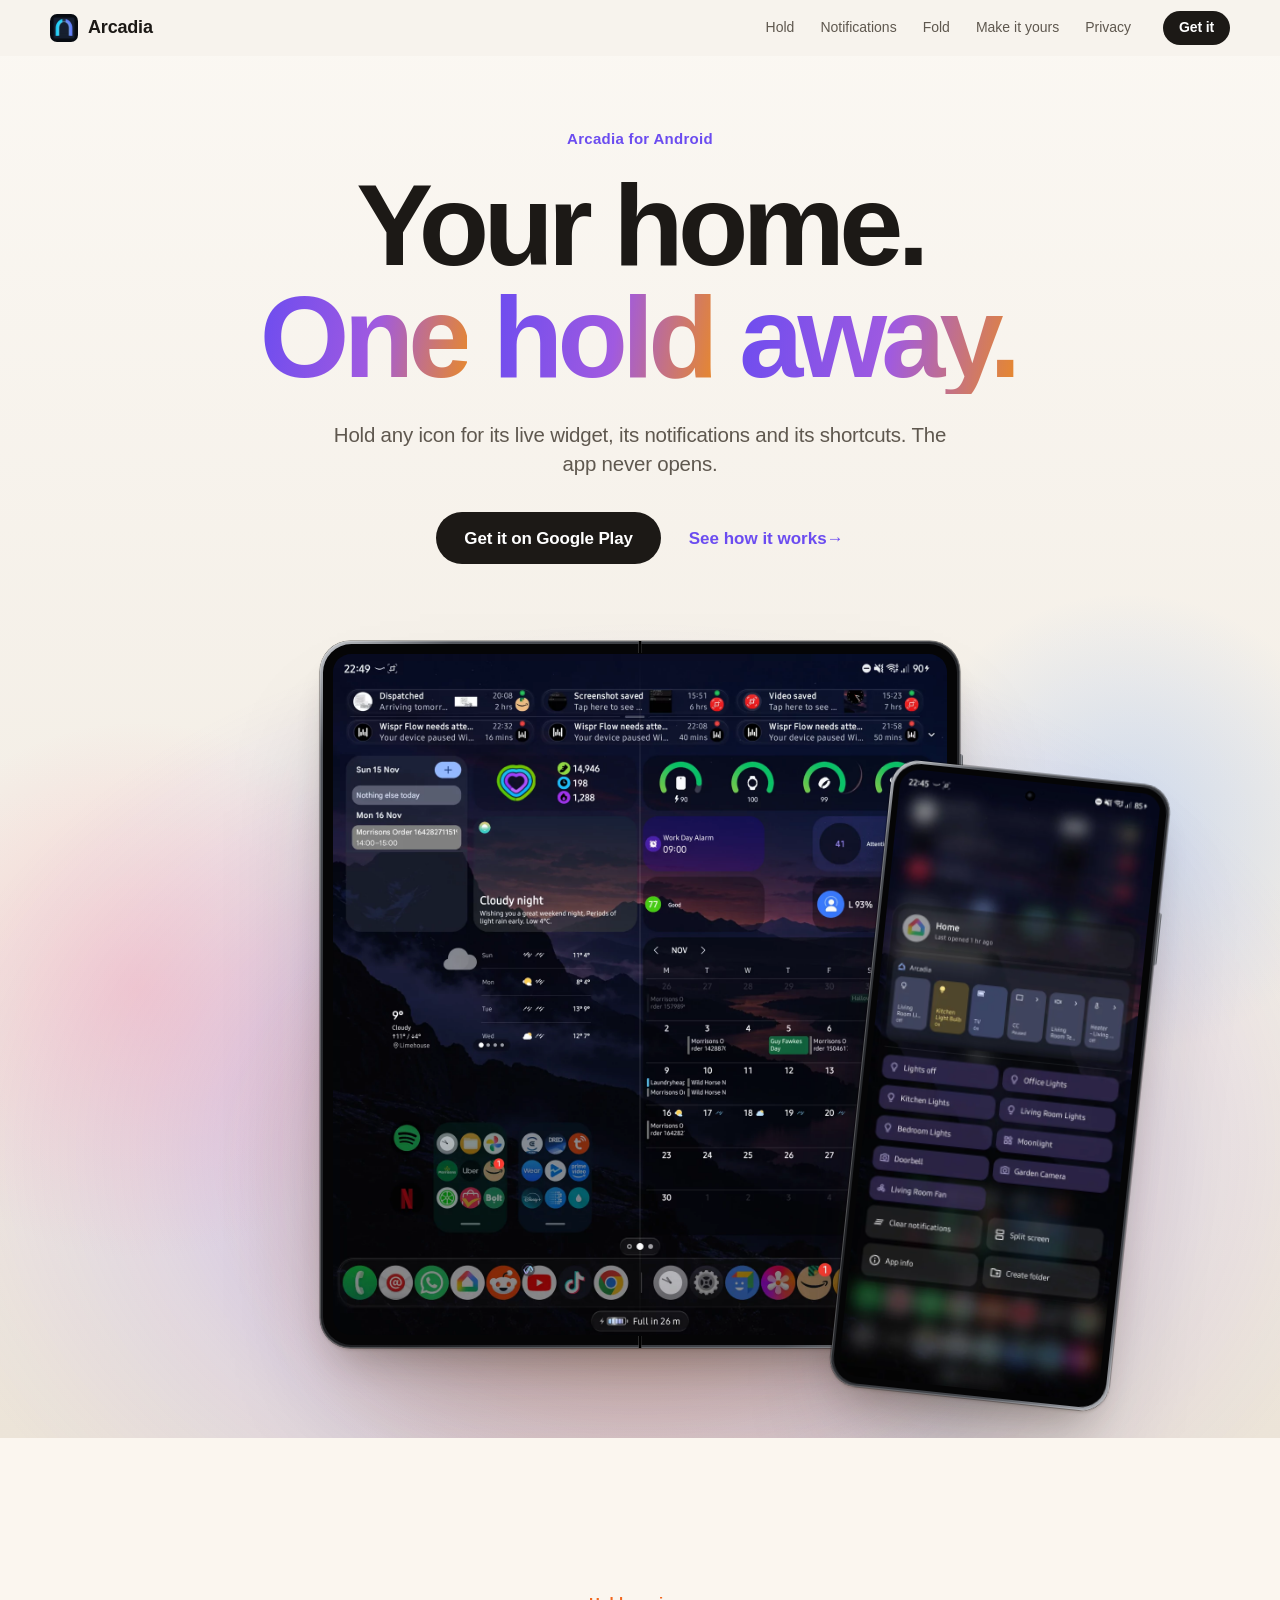
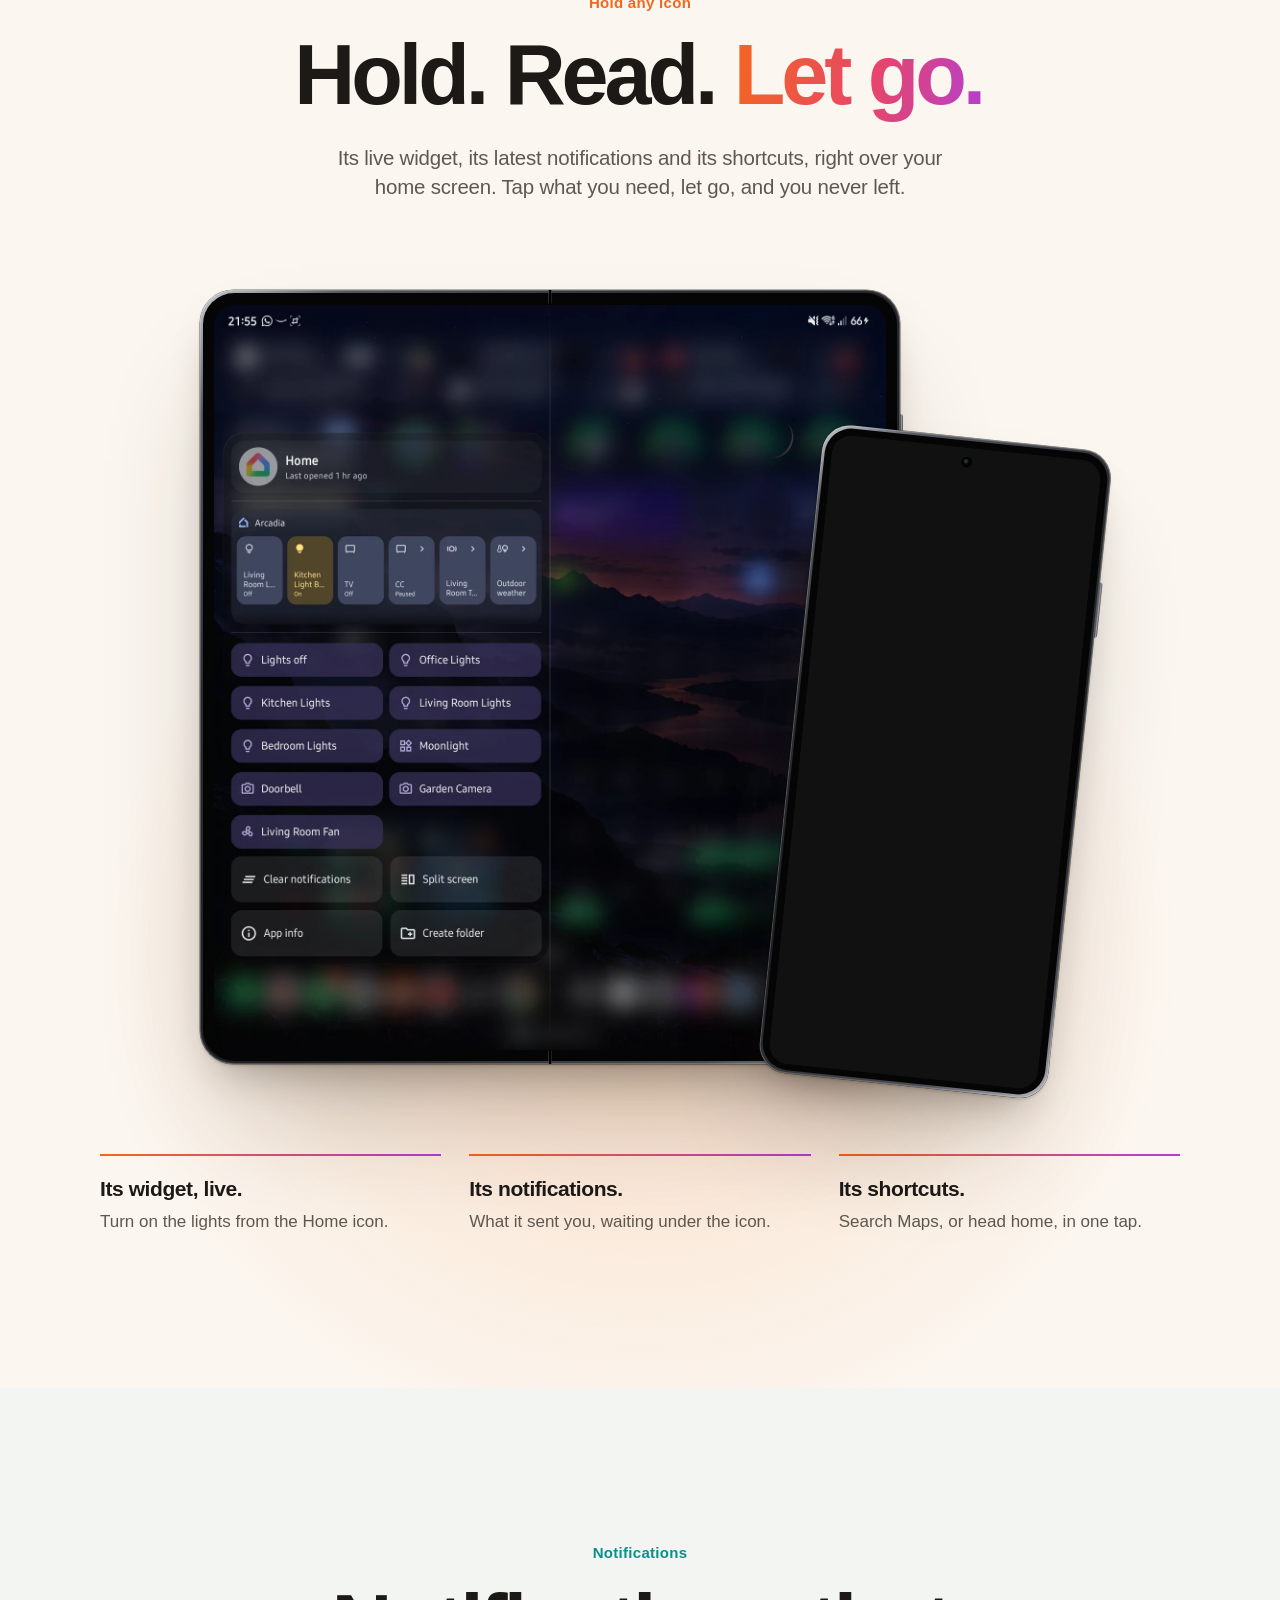
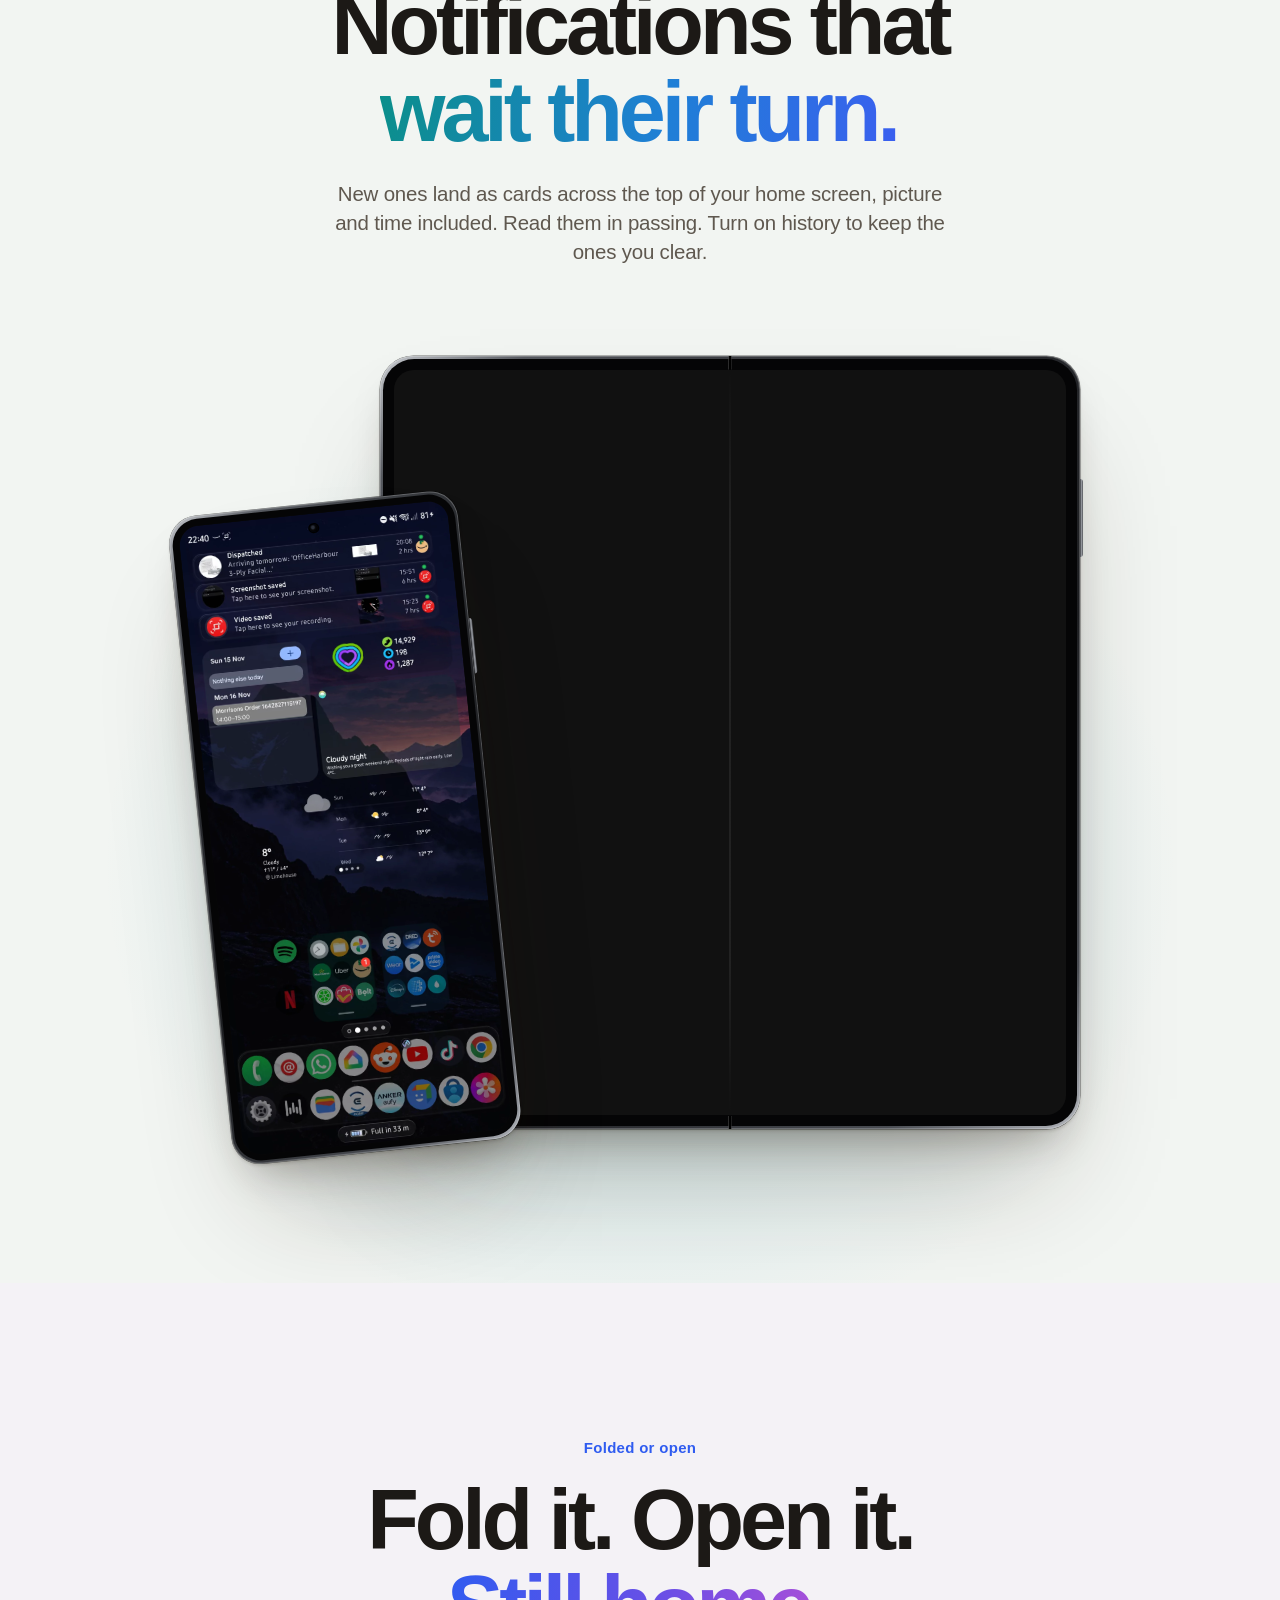
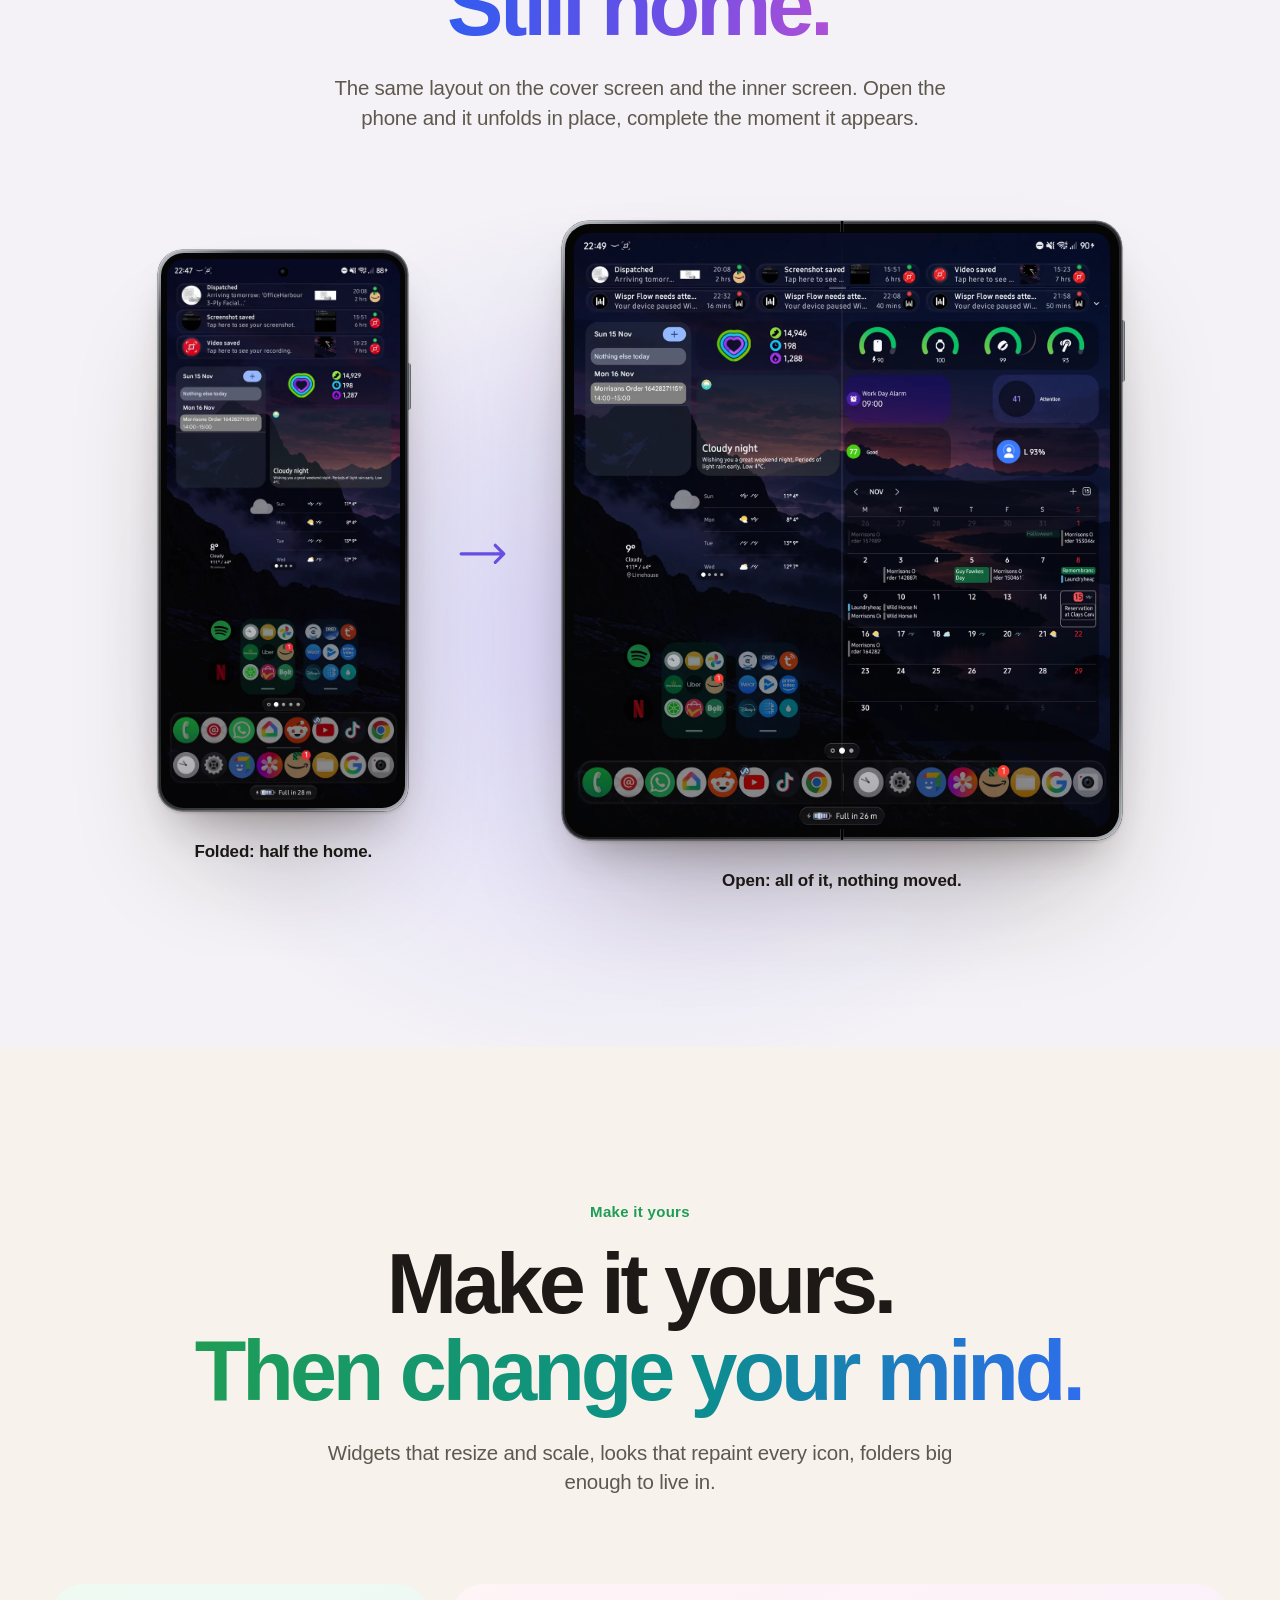
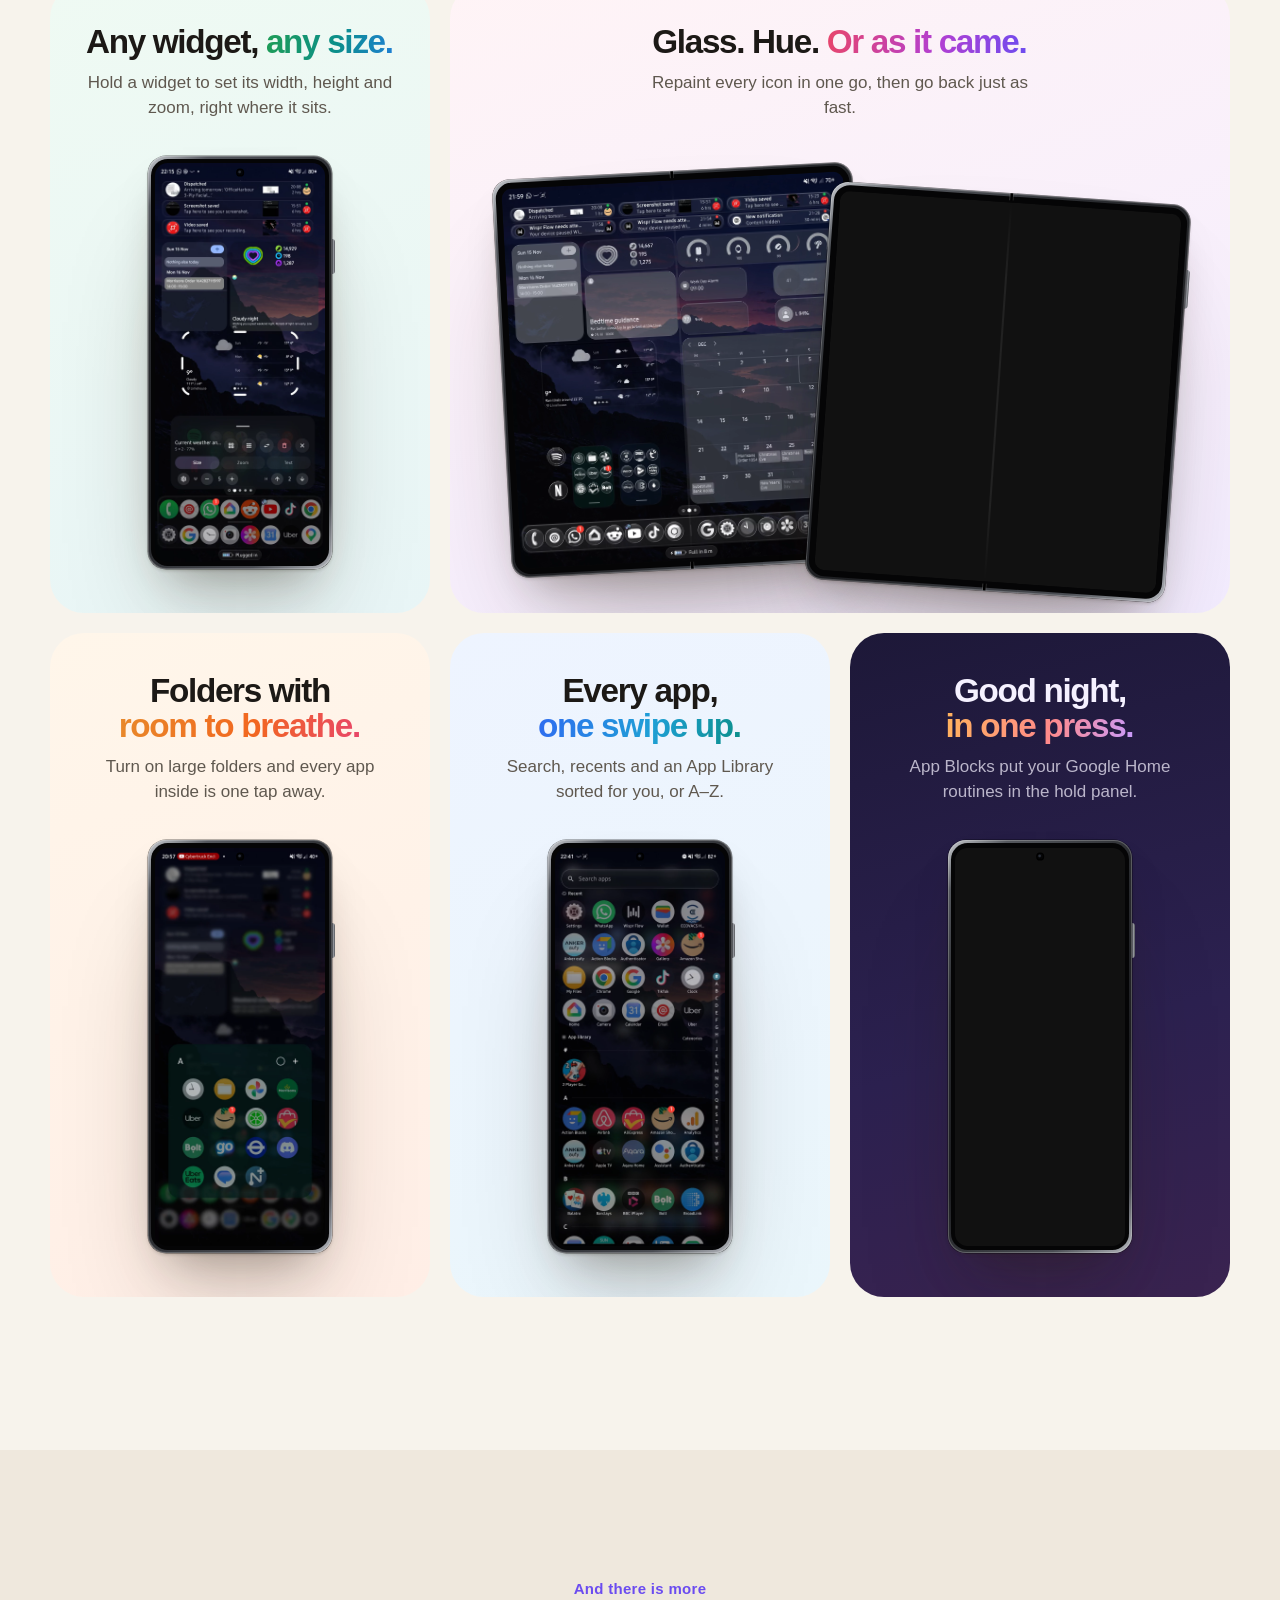
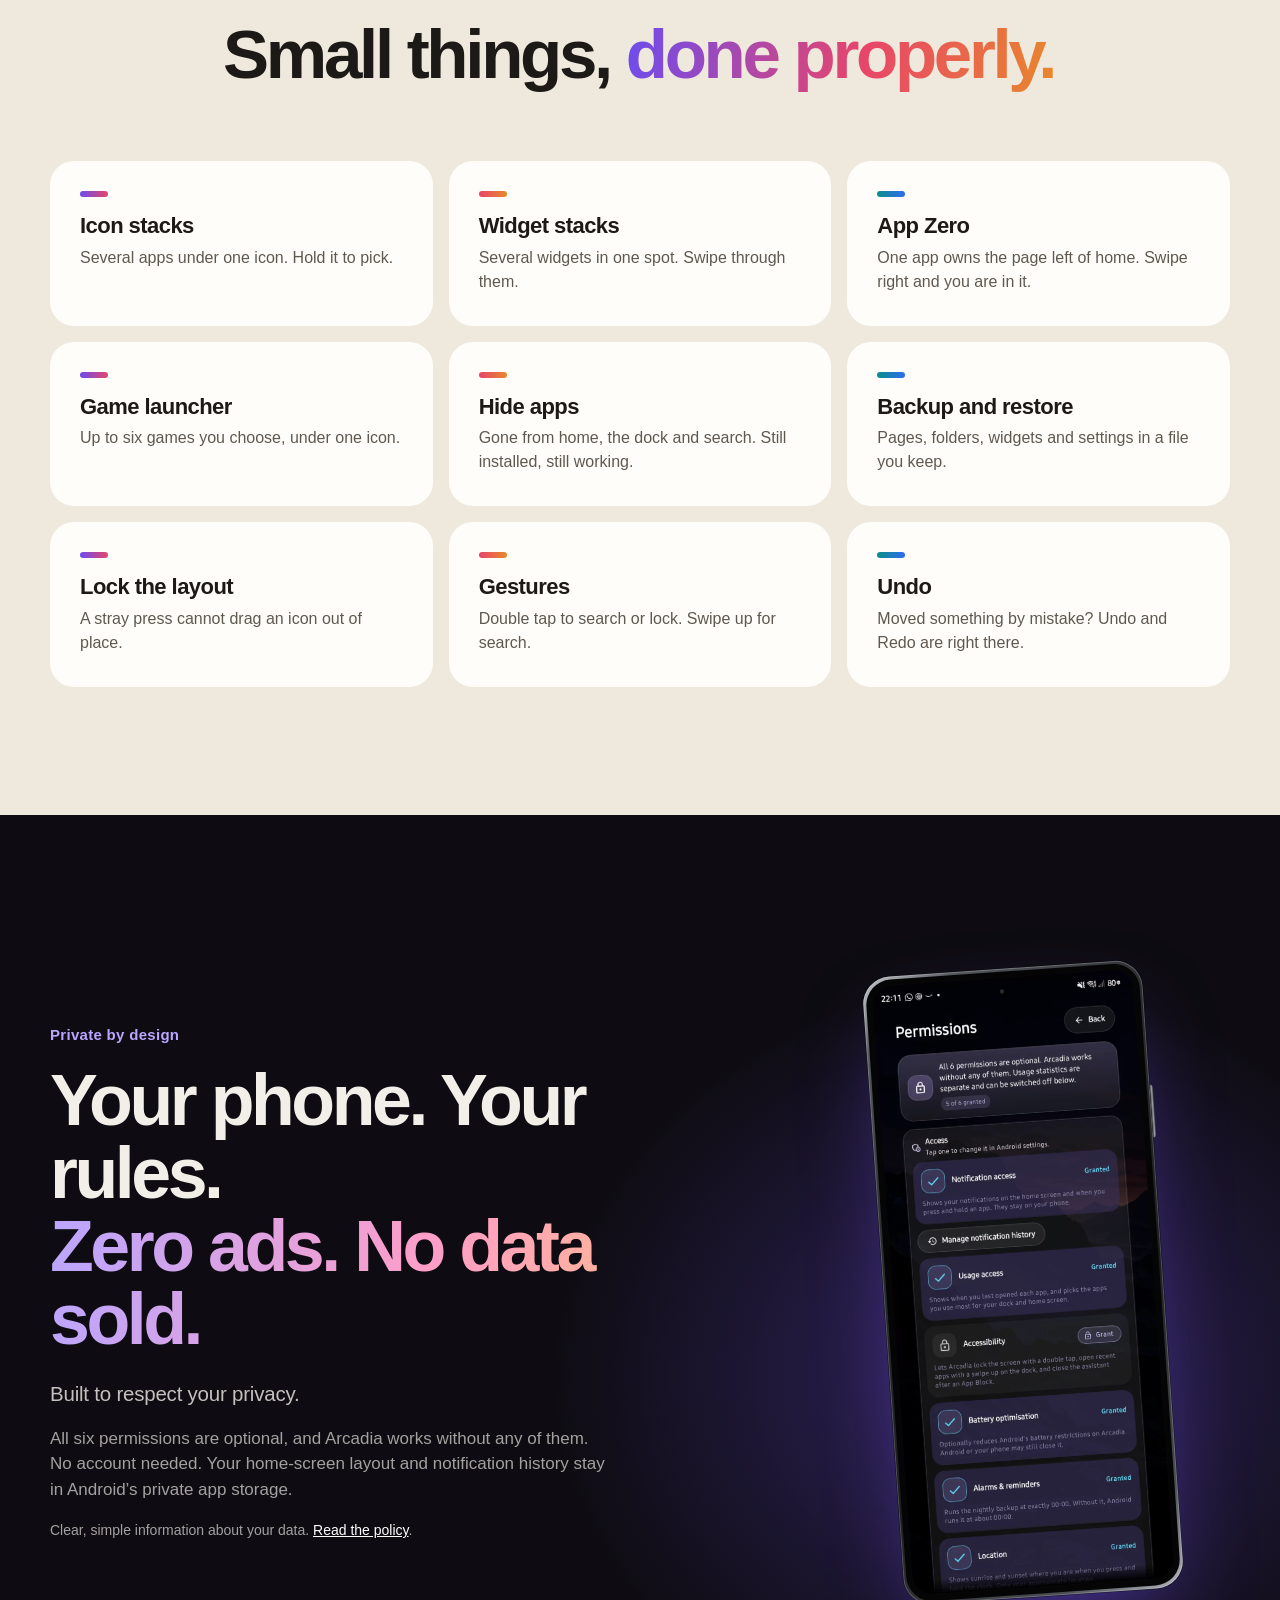
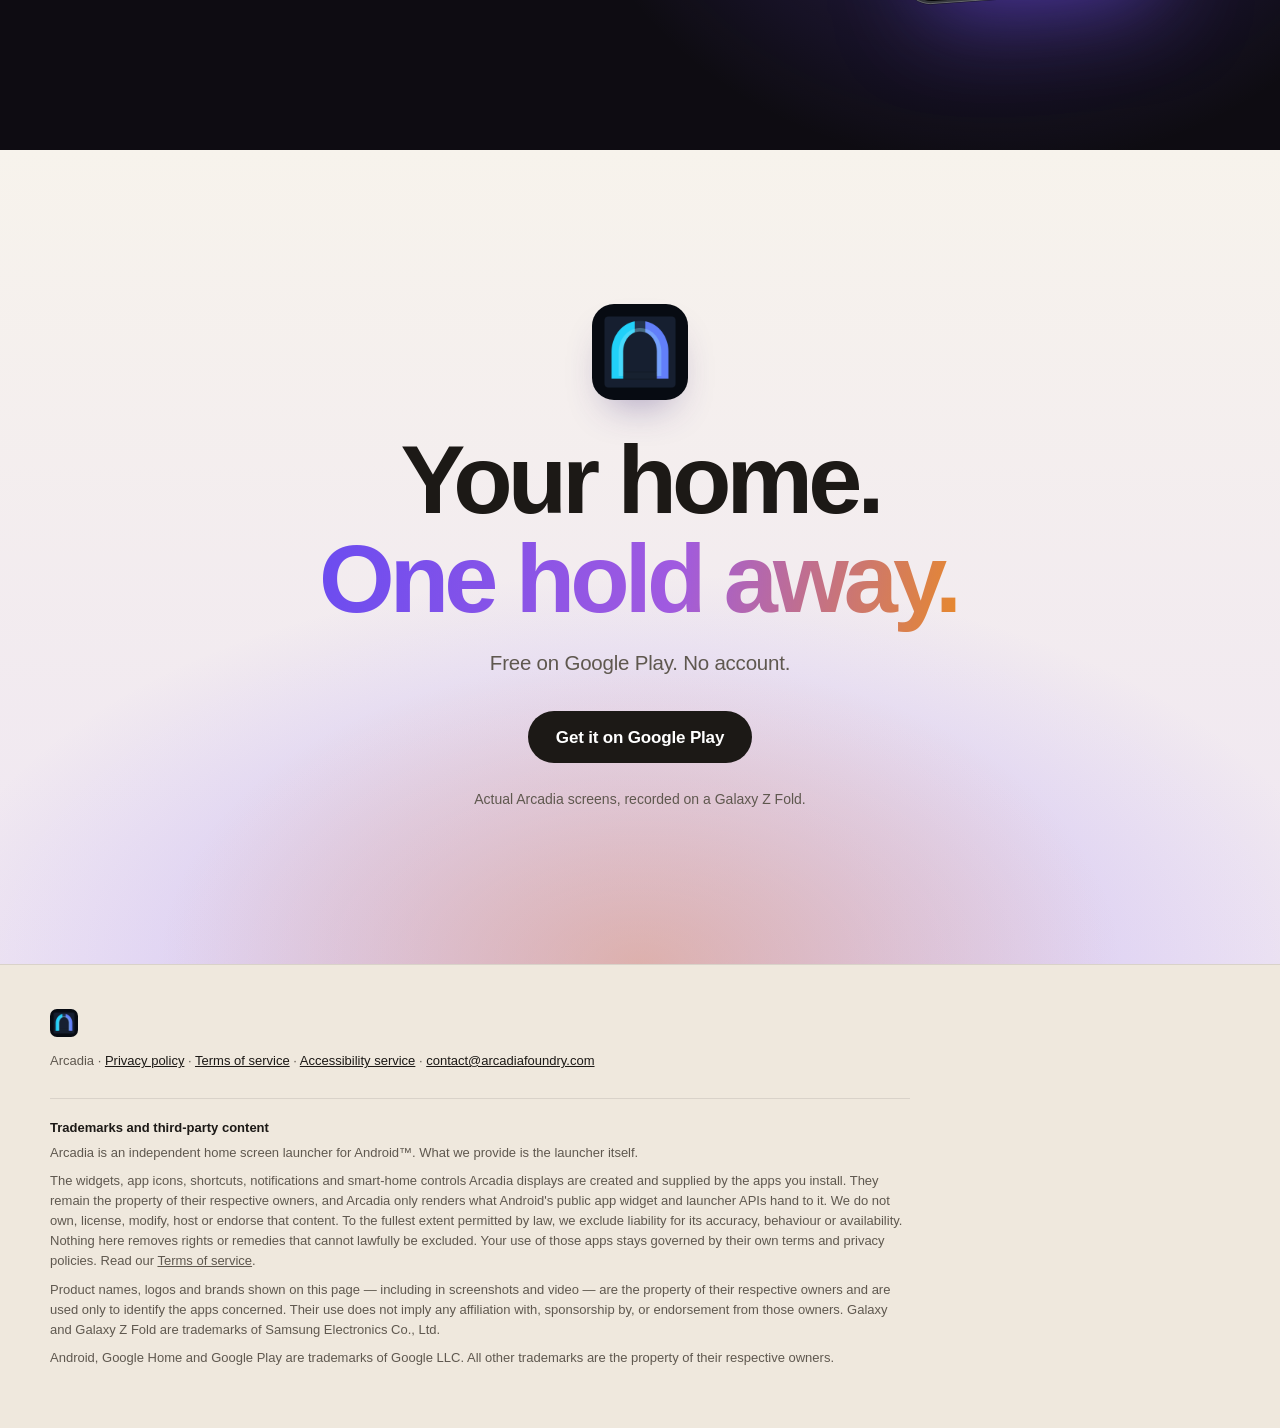
==== commit 02c332f7: "Relaunch the page, Apple-inspired: one idea per section, real Fold screens in CSS device frames Hero" ====
--- a/index.html
+++ b/index.html
@@ -3,493 +3,231 @@
 <head>
 <meta charset="utf-8">
 <meta name="viewport" content="width=device-width, initial-scale=1">
-<title>Arcadia — hold an icon, use the app without opening it</title>
-<meta name="description" content="An Android home screen launcher. Hold any icon to see that app's notifications, its shortcuts and one of its widgets, without opening it. Your phone. Your rules. Zero ads. No data sold. Built to respect your privacy.">
+<title>Arcadia — your home, one hold away</title>
+<meta name="description" content="A home screen launcher for Android, made with Galaxy foldables in mind. Hold any icon for its live widget, its notifications and its shortcuts, without opening the app. Your phone. Your rules. Zero ads. No data sold. Built to respect your privacy.">
 <meta name="theme-color" content="#f7f3ec">
 <meta name="color-scheme" content="light">
-<meta property="og:title" content="Arcadia">
-<meta property="og:description" content="Hold any icon to see that app's notifications, shortcuts and a live widget, without opening it.">
+<meta property="og:title" content="Arcadia — your home, one hold away">
+<meta property="og:description" content="Hold any icon for its live widget, its notifications and its shortcuts, without opening the app.">
 <meta property="og:type" content="website">
 <link rel="icon" href="assets/icon.png">
+<link rel="preload" as="image" href="assets/w44/home-open.webp" type="image/webp">
 <link rel="stylesheet" href="style.css">
 </head>
 <body>
 
-<div class="aurora" aria-hidden="true">
-  <span class="blob b1"></span><span class="blob b2"></span><span class="blob b3"></span>
-  <div class="grid-veil"></div><div class="noise"></div>
-</div>
-
 <header class="nav">
-  <a class="brand" href="#top"><img src="assets/icon.png" alt="" width="32" height="32"><span>Arcadia</span></a>
-  <a class="btn tiny primary" href="#get">Get it</a>
+  <a class="brand" href="#top"><img src="assets/icon.png" alt="" width="28" height="28"><span>Arcadia</span></a>
+  <nav class="nav-links" aria-label="Sections">
+    <a href="#panel">Hold</a><a href="#notifications">Notifications</a><a href="#fold">Fold</a><a href="#widgets">Make it yours</a><a href="#privacy">Privacy</a>
+  </nav>
+  <a class="btn tiny" href="#get">Get it</a>
 </header>
 
 <main id="top">
 
-
-  <!-- The opener. Built from the Play Store feature graphic rather than borrowing its pixels:
-       the same abstract launcher and the same held icon, drawn in the page so it scales,
-       animates and reads on a phone. -->
-  <section class="opener">
-    <div class="opener-copy">
-      <p class="eyebrow"><span class="dot"></span> Home screen launcher</p>
-      <h1><span>Hold.</span><span>Read.</span><em>Let&nbsp;go.</em></h1>
-      <p class="lede">Notifications, shortcuts and a live widget &mdash; without ever opening the app.</p>
-      <div class="cta">
-        <a class="btn primary" href="#get">Get Arcadia</a>
-        <a class="btn ghost" href="#panel">See it work</a>
-      </div>
-    </div>
-
-    <!-- The panel is drawn the way Arcadia composes it (HomeActionsUi: one column holding the
-         header, the notification history, a separator, the hosted widget, a separator, the
-         shortcut chips, then App info / Create folder), dark over a home that dims as a whole;
-         the held icon stays lifted above it. Two fingers: the one that holds, and a second one
-         that taps a widget tile and a shortcut while the first keeps holding, as the app allows. -->
-    <div class="opener-art" aria-hidden="true">
-      <div class="slab">
-        <div class="apps">
-          <i style="--h:206"></i><i style="--h:150"></i><i style="--h:44"></i><i style="--h:320"></i>
-          <i style="--h:12"></i><i style="--h:268"></i><i class="held" style="--h:196"></i><i style="--h:190"></i>
-          <i style="--h:220"></i><i style="--h:96"></i><i style="--h:340"></i><i style="--h:168"></i>
-        </div>
-        <span class="shade"></span>
-        <span class="press-ring"></span>
-        <span class="finger"></span>
-        <div class="sheet">
-          <div class="sheet-head"><span class="sheet-ic"></span>
-            <span class="lines"><b style="width:30%"></b><b class="sm" style="width:52%"></b></span>
-          </div>
-          <div class="sheet-note" style="--h:206"><span class="dot2"></span>
-            <span class="lines"><b style="width:74%"></b><b class="sm" style="width:48%"></b></span>
-            <b class="when"></b>
-          </div>
-          <div class="sheet-widget">
-            <div class="widget-head"><span class="widget-ic"></span><b style="width:30%"></b></div>
-            <div class="tiles"><span></span><span class="lit"></span><span></span><span></span></div>
-          </div>
-          <div class="sheet-chips">
-            <span class="chip tap" style="--w:36%"></span><span class="chip" style="--w:48%"></span>
-            <span class="chip" style="--w:54%"></span><span class="chip" style="--w:38%"></span>
-          </div>
-          <div class="sheet-actions"><span></span><span></span></div>
-        </div>
-        <span class="finger2"></span>
-      </div>
-    </div>
-  </section>
-
+  <!-- Hero: the one line, and the product on both screens. The cover phone plays the real
+       hold (k03, Arcadia 0.2105 on Kashim's Fold) over the open phone's home (o01). -->
   <section class="hero">
     <div class="hero-copy">
-      <p class="eyebrow reveal"><span class="dot"></span> The gesture</p>
-      <h1 class="reveal delay-1">Hold an icon.<br><em>Use the app without opening it.</em></h1>
-      <p class="lede reveal delay-2">
-        A panel opens over your home screen with that app's notifications, its shortcuts,
-        and one of its widgets running live. Read it, tap what you need, let go. The app
-        never launches.
-      </p>
-      <div class="cta reveal delay-2">
-        <a class="btn primary" href="#get">Get Arcadia</a>
-        <a class="btn ghost" href="#panel">See it</a>
-      </div>
-    </div>
-
-    <div class="hero-devices reveal delay-2">
-      <figure class="dev fold">
-        <img src="assets/device-foldable.png" alt="An unfolded foldable phone running Arcadia: notification cards across the top, then the day's agenda, activity, device batteries, an alarm, a weather forecast and a full month calendar, with large folders and the dock below">
+      <p class="eyebrow rise">Arcadia for Android</p>
+      <h1 class="rise d1">Your home.<br><em>One hold away.</em></h1>
+      <p class="lede rise d2">Hold any icon for its live widget, its notifications and its shortcuts. The app never opens.</p>
+      <div class="cta rise d3">
+        <a class="btn" href="https://play.google.com/store/apps/details?id=com.arcadiafoundry.launcher" rel="noopener">Get it on Google&nbsp;Play</a>
+        <a class="link-arrow" href="#panel">See how it works</a>
+      </div>
+    </div>
+
+    <div class="hero-stage" aria-label="Arcadia on a foldable: the home screen on the open screen, and a held Google Home icon on the cover screen">
+      <span class="orb o1" aria-hidden="true"></span><span class="orb o2" aria-hidden="true"></span>
+      <div class="dev open hero-open enter">
+        <div class="bz"><img src="assets/w44/home-open.webp" width="1400" height="1554" fetchpriority="high"
+          alt="The open screen's home: notification cards across the top, the day's agenda, activity, device batteries, an alarm, the weather and a month calendar, with large folders and the dock"><i class="crease"></i></div>
+      </div>
+      <div class="dev cover hero-cover enter d2">
+        <div class="bz">
+          <video class="clip" muted loop playsinline autoplay preload="metadata" width="540" height="1260"
+                 poster="assets/w44/hold-clip-poster.webp" aria-label="Holding the Google Home icon in the dock: its live device tiles and scene shortcuts open over the home screen">
+            <source src="assets/w44/hold-clip.mp4" type="video/mp4">
+          </video>
+          <i class="cam"></i>
+        </div>
+      </div>
+    </div>
+  </section>
+
+  <!-- 1. Hold any icon -->
+  <section id="panel" class="pillar p-hold">
+    <header class="sec-head reveal">
+      <p class="eyebrow">Hold any icon</p>
+      <h2>Hold. Read. <em>Let go.</em></h2>
+      <p class="lede">Its live widget, its latest notifications and its shortcuts, right over your home screen.
+        Tap what you need, let go, and you never left.</p>
+    </header>
+    <div class="stage stage-hold">
+      <div class="dev open big reveal pop">
+        <div class="bz"><img src="assets/w44/hold-home-open.webp" width="1400" height="1554" loading="lazy" decoding="async"
+          alt="Google Home held on the open screen: its live device tiles, then scene shortcuts such as Lights off, Kitchen Lights and Moonlight"><i class="crease"></i></div>
+      </div>
+      <div class="dev cover tilt-r reveal pop d2">
+        <div class="bz"><img src="assets/w44/hold-maps-cover.webp" width="720" height="1680" loading="lazy" decoding="async"
+          alt="Maps held on the cover screen: its search widget running live, with Bolt, Lime, Trainline and Uber stacked under it, and Home and Work"><i class="cam"></i></div>
+      </div>
+    </div>
+    <ul class="trio reveal">
+      <li><b>Its widget, live.</b> Turn on the lights from the Home icon.</li>
+      <li><b>Its notifications.</b> What it sent you, waiting under the icon.</li>
+      <li><b>Its shortcuts.</b> Search Maps, or head home, in one tap.</li>
+    </ul>
+  </section>
+
+  <!-- 2. Notifications -->
+  <section id="notifications" class="pillar p-notes">
+    <header class="sec-head reveal">
+      <p class="eyebrow">Notifications</p>
+      <h2>Notifications that<br><em>wait their turn.</em></h2>
+      <p class="lede">New ones land as cards across the top of your home screen, picture and time included.
+        Read them in passing. Turn on history to keep the ones you clear.</p>
+    </header>
+    <div class="stage stage-notes">
+      <div class="dev cover tilt-l reveal pop">
+        <div class="bz"><img src="assets/w44/home-cover.webp" width="720" height="1680" loading="lazy" decoding="async"
+          alt="The cover screen's home: three notification cards at the top, then the agenda, activity, weather and the dock"><i class="cam"></i></div>
+      </div>
+      <div class="dev open big reveal pop d2">
+        <div class="bz"><img src="assets/w44/strip-open.webp" width="1400" height="1554" loading="lazy" decoding="async"
+          alt="The open screen with its notification cards scrolled back to older ones, above the widgets and the dock"><i class="crease"></i></div>
+      </div>
+    </div>
+  </section>
+
+  <!-- 3. One home, folded or open -->
+  <section id="fold" class="pillar p-fold">
+    <header class="sec-head reveal">
+      <p class="eyebrow">Folded or open</p>
+      <h2>Fold it. Open it.<br><em>Still home.</em></h2>
+      <p class="lede">The same layout on the cover screen and the inner screen. Open the phone and it unfolds in place,
+        complete the moment it appears.</p>
+    </header>
+    <div class="stage stage-fold">
+      <figure class="fold-step reveal pop">
+        <div class="dev cover">
+          <div class="bz">
+            <video class="clip" muted loop playsinline preload="none" width="540" height="1260"
+                   poster="assets/w44/coldstart-clip-poster.webp" aria-label="Arcadia starting on the cover screen: the home screen appears complete, widgets and all">
+              <source src="assets/w44/coldstart-clip.mp4" type="video/mp4">
+            </video>
+            <i class="cam"></i>
+          </div>
+        </div>
+        <figcaption>Folded: half the home.</figcaption>
       </figure>
-      <figure class="dev bar demo" aria-label="Holding an icon on the home screen opens that app's panel, with its shortcuts listed, without opening the app">
-        <span class="phone">
-        <img class="shell" src="assets/phone-shell.png" alt="">
-        <span class="screen">
-          <img class="home" src="assets/home-cover.png" alt="An ordinary phone running Arcadia: notifications across the top, then the day's agenda, activity rings, weather and two large folders above a two-row dock">
-          <span class="press" aria-hidden="true"></span>
-          <img class="panel" src="assets/overlay-shortcuts.png" alt="" aria-hidden="true">
-          <!-- The whole pitch is a gesture, and until now the page only played it at you.
-               Hold this and the panel opens for as long as you hold it, exactly as on the phone. -->
-          <button class="hold" type="button"
-                  aria-label="Press and hold the Google Home icon to open its panel">
-            <span class="hold-ring" aria-hidden="true"></span>
-          </button>
-        </span>
-        </span>
-        <figcaption class="demo-hint" aria-live="polite">Hold the Home icon</figcaption>
+      <span class="fold-arrow reveal d1" aria-hidden="true"><svg viewBox="0 0 48 24"><path d="M2 12h40M34 4l8 8-8 8"/></svg></span>
+      <figure class="fold-step reveal pop d2">
+        <div class="dev open">
+          <div class="bz"><img src="assets/w44/home-open.webp" width="1400" height="1554" loading="lazy" decoding="async"
+            alt="The same home on the open screen, both halves at once"><i class="crease"></i></div>
+        </div>
+        <figcaption>Open: all of it, nothing moved.</figcaption>
       </figure>
     </div>
   </section>
 
-  <section class="strip" aria-label="At a glance">
-    <div class="strip-inner">
-      <span>Panels</span><i></i><span>Smart-home scenes</span><i></i><span>Live widgets</span><i></i>
-      <span>Widget stacks</span><i></i><span>Resize and scale</span><i></i><span>App Zero</span><i></i>
-      <span>Game launcher</span><i></i><span>Hide apps</span><i></i><span>Backup &amp; restore</span><i></i>
-      <span>App Library</span><i></i><span>Large folders</span><i></i><span>Glass icons</span><i></i>
-      <span>Panels</span><i></i><span>Smart-home scenes</span><i></i><span>Live widgets</span><i></i>
-      <span>Widget stacks</span><i></i><span>Resize and scale</span><i></i><span>App Zero</span><i></i>
-      <span>Game launcher</span><i></i><span>Hide apps</span><i></i><span>Backup &amp; restore</span><i></i>
-      <span>App Library</span><i></i><span>Large folders</span><i></i><span>Glass icons</span><i></i>
-    </div>
-  </section>
-
-  <!-- the panel -->
-  <section id="panel" class="showcase">
-    <header class="sec-head reveal">
-      <p class="eyebrow">The panel</p>
-      <h2>Everything the app can tell you, without opening it.</h2>
-      <p class="lede">
-        Most launchers answer a long press with a few shortcuts. Arcadia adds the app's
-        notifications and one of its widgets, and keeps the panel open until you lift
-        your finger.
-      </p>
-    </header>
-
-    <div class="feature-stage reveal">
-      <figure class="stage-shot group-shot">
-        <div class="panel-captures">
-          <a class="panel-cover" href="assets/current-20261115/held-google-home.png" aria-label="View the cover-screen panel screenshot at full size">
-            <img src="assets/current-20261115/held-google-home.png" width="914" height="2048" alt="Google Home held on the cover screen, with its live controls and scene shortcuts">
-          </a>
-          <a class="panel-open" href="assets/panel-google-home-open.png" aria-label="View the open-screen panel screenshot at full size">
-            <img src="assets/panel-google-home-open.png" width="1968" height="2184" alt="Google Home held on the open screen, with its live controls and scene shortcuts">
-          </a>
-        </div>
-        <figcaption>Hold Google Home on the cover screen or the open one: the same panel, its controls and its scenes, without the app. Select either image to view it at full size.</figcaption>
-      </figure>
-      <ol class="stage-notes">
-        <li><span class="n">01</span><div>
-          <h3>The notifications it sent you</h3>
-          <p>Live ones and, with history on, the ones you already swiped away, kept per app and scrollable inside the panel.</p>
-          <span class="panel-map" aria-hidden="true">
-            <span class="pm-head"></span>
-            <span class="pm-band lit"><i></i><i></i><i></i></span>
-            <span class="pm-band"><i></i><i></i></span>
-            <span class="pm-band tall"></span>
-          </span></div></li>
-        <li><span class="n">02</span><div>
-          <h3>The shortcuts it publishes</h3>
-          <p>Whatever the app offers: a scene, a chat, a search. No loading screen first.</p>
-          <span class="panel-map" aria-hidden="true">
-            <span class="pm-head"></span>
-            <span class="pm-band"><i></i><i></i><i></i></span>
-            <span class="pm-band lit"><i></i><i></i></span>
-            <span class="pm-band tall"></span>
-          </span></div></li>
-        <li><span class="n">03</span><div>
-          <h3>One of its widgets, running</h3>
-          <p>Pick a widget per app and it runs inside the panel, updating as it would on the home screen.</p>
-          <span class="panel-map" aria-hidden="true">
-            <span class="pm-head"></span>
-            <span class="pm-band"><i></i><i></i><i></i></span>
-            <span class="pm-band"><i></i><i></i></span>
-            <span class="pm-band tall lit"></span>
-          </span></div></li>
-      </ol>
-    </div>
-  </section>
-
-  <!-- notifications -->
-  <section id="notifications" class="showcase">
-    <header class="sec-head reveal">
-      <p class="eyebrow">Notifications</p>
-      <h2>What came in, already on the screen.</h2>
-      <p class="lede">
-        Recent notifications sit across the top of the home screen, so the thing you
-        reached for your phone to check is readable without pulling anything down. Tap one
-        to open it, swipe it away when you are done.
-      </p>
-    </header>
-
-    <figure class="strip-shot glow reveal">
-      <img src="assets/notifications-strip.png" alt="The top of the home screen: six notification cards in two rows of three, each with its picture, its message and the time it arrived">
-      <figcaption>The top of the home screen. Six across the open screen, fewer on the cover screen, oldest dropping off the end.</figcaption>
-    </figure>
-    <figure class="group-shot reveal">
-      <img src="assets/group-notifications.png" alt="The notification strip scrolled to older cards, on the cover screen and on the open screen">
-      <figcaption>Swipe the strip and the older ones come up: three at a time on the cover, six across when open.</figcaption>
-    </figure>
-
-    <ol class="stage-notes wide-notes reveal">
-      <li><span class="n">01</span><div>
-        <h3>Read without opening</h3>
-        <p>Sender, message and arrival time on the card. Most of the time that is the whole errand.</p></div></li>
-      <li><span class="n">02</span><div>
-        <h3>Kept after you clear them</h3>
-        <p>Turn on notification history and clearing the shade does not lose them. Each app keeps its own, including the images they arrived with.</p></div></li>
-      <li><span class="n">03</span><div>
-        <h3>Waiting under the icon</h3>
-        <p>Hold an app and its notifications are in the panel, live ones and kept ones together, scrollable.</p></div></li>
-    </ol>
-  </section>
-
-  <!-- per-display layouts -->
-  <section id="fold" class="screens">
-    <header class="sec-head reveal">
-      <p class="eyebrow">Phones and foldables</p>
-      <h2>One home screen, however the phone is open.</h2>
-      <p class="lede">
-        Arcadia keeps a single layout at a single grid. The inner screen is exactly twice
-        the width of the cover screen&rsquo;s grid, so two cover pages are the two halves of one
-        unfolded page — the same apps, in the same order, in the same places. Unfolding
-        shows you the half you were not looking at. It does not switch layouts, reflow the
-        grid or move anything, and widgets are limited to the width of one half, so nothing
-        is ever split down the fold. When Arcadia starts, your home screen is drawn complete
-        from a saved copy, then checked against your apps, so there is no empty grid filling in.
-      </p>
-    </header>
-    <div class="screen-pair reveal">
-      <figure class="glow cover"><img src="assets/home-cover.png" alt="The cover screen showing one half of the home grid: the day's agenda, activity rings, weather and two large folders">
-        <figcaption>Folded — the cover screen shows one half of the grid.</figcaption></figure>
-      <figure class="glow open"><img src="assets/home-open.png" alt="The inner screen showing both halves of the same home grid at once: the agenda, activity, weather and large folders on the left, device batteries, an alarm and a full month calendar on the right">
-        <figcaption>Unfolded — the same grid with both halves on screen. Nothing moved.</figcaption></figure>
-    </div>
-  </section>
-
-  <!-- scenes -->
-  <section id="scenes" class="split-section">
-    <div class="split-inner reveal">
-      <div class="split-copy">
-        <p class="eyebrow">App Blocks</p>
-        <h2>Smart-home scenes<br><em>under the Home icon.</em></h2>
-        <p class="lede">
-          Name your Google Home routines once and they sit under the Home icon. Turning
-          the lights off on the way out is a press and a tap, instead of opening the app
-          and waiting for it to load.
-        </p>
-        <ul class="ticks">
-          <li>Rename each scene to whatever you call it</li>
-          <li>Reorder them so the one you use most is first</li>
-          <li>Pull any scene out as its own home screen tile</li>
-        </ul>
-      </div>
-      <figure class="split-media glow">
-        <img src="assets/app-blocks-editor.png" alt="App Blocks settings with the Google Home demonstration, shortcut switch and scene editor">
-        <figcaption>The App Blocks editor: rename each scene, move it up or down, or send it to the home screen as its own tile.</figcaption>
-      </figure>
-    </div>
-  </section>
-
-  <!-- widgets -->
-  <section id="widgets" class="showcase alt">
-    <header class="sec-head reveal">
-      <p class="eyebrow">Widgets</p>
-      <h2>Stacked, scaled, or hosted inside an icon.</h2>
-      <p class="lede">
-        Arcadia hosts standard Android app widgets and adds three things: several widgets
-        sharing a single grid slot, independent resizing and content scaling, and a widget
-        that runs inside an app's panel instead of on the home screen.
-      </p>
-    </header>
-
-    <div class="media-trio reveal">
-      <figure class="trio-item tall">
-        <div class="trio-media glow">
-          <img src="assets/icon-widgets.png" width="914" height="2048" alt="Maps held on the home screen: its search widget running inside the panel, with Bolt, Lime, Trainline and Uber stacked under it">
-        </div>
-        <figcaption><strong>Hosted in a panel</strong> Assign one widget per app and it renders in that app's panel rather than consuming a home screen slot, in a compact or large size.</figcaption>
-      </figure>
-
-      <figure class="trio-item square">
-        <div class="trio-media glow">
-          <video src="assets/stacked-widgets.mp4" poster="assets/stacked-widgets-poster.png" autoplay muted loop playsinline preload="metadata"
-                 aria-label="Several widgets sharing a single grid slot on the home screen, cycled by swiping the stack, while the surrounding icons and folders stay in place"></video>
-        </div>
-        <figcaption><strong>Stacks</strong> Any number of widgets share one grid slot and are cycled with a swipe. The gesture is scoped to the stack — surrounding icons, folders and widgets are untouched. Turn on Auto-rotate and a different card is waiting each time you come back.</figcaption>
-      </figure>
-
-      <figure class="trio-item wide">
-        <div class="trio-media glow">
-          <img src="assets/widget-resize.png" width="960" height="400" alt="A widget's editor: its name and grid size, 5 by 2 at 77 percent, tabs for Size, Zoom and Text, and buttons to make it wider, narrower, taller or shorter">
-        </div>
-        <figcaption><strong>Resize and scale</strong> Set the grid footprint, then scale the widget's contents, or only its text, to fit it instead of cropping them.</figcaption>
-      </figure>
-    </div>
-  </section>
-
-  <!-- under a held icon: icon stacks, the game launcher, media controls.
-       Explained with abstract animations drawn in the page - shapes for icons, a finger, and
-       the thing that opens - rather than filmed. Each stage is sized in container units so it
-       scales with its card; app.js pauses them while they are off screen. -->
-  <section id="features" class="explain">
-    <header class="sec-head reveal">
-      <p class="eyebrow">Under a held icon</p>
-      <h2>Three more things <em>a long press</em> can carry.</h2>
-      <p class="lede">
-        The panel is not only notifications, shortcuts and a widget. An icon can carry a
-        stack of other apps, a game launcher can carry its games, and an app that is
-        playing carries its controls.
-      </p>
-    </header>
-
-    <div class="explain-grid">
-      <article class="explain-card reveal">
-        <div class="anim anim-stack" data-anim aria-hidden="true">
-          <i class="ic c1" style="--h:206"></i>
-          <i class="ic c2 held" style="--h:150"></i>
-          <i class="ic c3" style="--h:44"></i>
-          <i class="ic c4" style="--h:320"></i>
-          <i class="ic c1 r2" style="--h:12"></i>
-          <i class="ic c2 r2" style="--h:268"></i>
-          <i class="ic c3 r2" style="--h:196"></i>
-          <i class="ic c4 r2" style="--h:190"></i>
-          <span class="ring"></span>
-          <div class="sheet">
-            <div class="row" style="--i:0"><i style="--h:206"></i><b style="--w:18cqw"></b></div>
-            <div class="row" style="--i:1"><i style="--h:44"></i><b style="--w:12cqw"></b></div>
-            <div class="row" style="--i:2"><i style="--h:320"></i><b style="--w:20cqw"></b></div>
-            <div class="row" style="--i:3"><i style="--h:268"></i><b style="--w:14cqw"></b></div>
-          </div>
-          <span class="finger"></span>
-        </div>
-        <h3>Icon stacks</h3>
-        <p>Any home icon can carry a list of apps you choose. Hold it and they appear underneath it as a stack of small icons, in your order, each one a tap away. Let go and the home screen is exactly as it was.</p>
-        <p class="how">Long press on any icon</p>
-      </article>
-
-      <article class="explain-card reveal delay-1">
-        <div class="anim anim-games" data-anim aria-hidden="true">
-          <i class="ic bg c1" style="--h:206"></i>
-          <i class="ic bg c2" style="--h:44"></i>
-          <i class="ic bg c3" style="--h:320"></i>
-          <i class="ic bg c4" style="--h:150"></i>
-          <div class="chips">
-            <span class="chip" style="--i:0;--h:14;--w:30cqw"><i></i><b></b></span>
-            <span class="chip" style="--i:1;--h:120;--w:22cqw"><i></i><b></b></span>
-            <span class="chip" style="--i:2;--h:200;--w:34cqw"><i></i><b></b></span>
-            <span class="chip" style="--i:3;--h:280;--w:26cqw"><i></i><b></b></span>
-            <span class="chip" style="--i:4;--h:40;--w:31cqw"><i></i><b></b></span>
-            <span class="chip" style="--i:5;--h:330;--w:24cqw"><i></i><b></b></span>
-          </div>
-          <div class="dock"></div>
-          <i class="ic c1" style="--h:12"></i>
-          <i class="ic c2 held" style="--h:262"><svg viewBox="0 0 24 24"><rect x="2.5" y="7" width="19" height="10.5" rx="5.2" fill="none" stroke="currentColor" stroke-width="1.9"/><path d="M8 10.2v4M6 12.2h4" stroke="currentColor" stroke-width="1.9" stroke-linecap="round"/><circle cx="15.6" cy="11.1" r="1.2" fill="currentColor"/><circle cx="18" cy="13.6" r="1.2" fill="currentColor"/></svg></i>
-          <i class="ic c3" style="--h:190"></i>
-          <i class="ic c4" style="--h:96"></i>
-          <span class="ring"></span>
-          <span class="finger"></span>
-        </div>
-        <h3>Game launcher</h3>
-        <p>Pick a launcher app and choose up to six games for it. Hold its icon and they appear as a list, one under the other, each one straight into the game. Your most played games, a long press away.</p>
-        <p class="how">Long press on the game launcher icon</p>
-      </article>
-
-      <article class="explain-card reveal delay-2">
-        <div class="anim anim-media" data-anim aria-hidden="true">
-          <i class="ic c1" style="--h:206"></i>
-          <i class="ic c2 held" style="--h:340"><svg viewBox="0 0 24 24"><path d="M9 18.5a2.5 2.5 0 1 1-5 0 2.5 2.5 0 0 1 5 0Zm0 0V6l10-2.5v12.5m0 0a2.5 2.5 0 1 1-5 0 2.5 2.5 0 0 1 5 0Z" fill="none" stroke="currentColor" stroke-width="1.9" stroke-linejoin="round" stroke-linecap="round"/></svg></i>
-          <i class="ic c3" style="--h:44"></i>
-          <span class="ring"></span>
-          <div class="sheet">
-            <div class="art"><span class="disc"></span></div>
-            <b class="title"></b><b class="sub"></b>
-            <div class="btn-row">
-              <span class="ctl"><svg viewBox="0 0 24 24"><rect x="5" y="5" width="2.4" height="14" rx=".8" fill="currentColor"/><path d="M19 5 8.5 12 19 19z" fill="currentColor"/></svg></span>
-              <span class="ctl play"><svg viewBox="0 0 24 24"><rect x="6.5" y="5" width="4" height="14" rx="1" fill="currentColor"/><rect x="13.5" y="5" width="4" height="14" rx="1" fill="currentColor"/></svg></span>
-              <span class="ctl"><svg viewBox="0 0 24 24"><rect x="16.6" y="5" width="2.4" height="14" rx=".8" fill="currentColor"/><path d="M5 5l10.5 7L5 19z" fill="currentColor"/></svg></span>
-            </div>
-            <div class="track"><span class="fill"></span><span class="knob"></span></div>
-          </div>
-          <span class="finger"></span>
-        </div>
-        <h3>Media controls</h3>
-        <p>Hold the icon of an app that is playing and its panel shows what is on: the artwork, and play, pause and next. Two things and nothing else, with no use counts beside them. Skip the track or pause it, then let go.</p>
-        <p class="how">Long press on an app that is playing</p>
-      </article>
-    </div>
-  </section>
-
-  <!-- control -->
-  <section id="control" class="features">
-    <header class="sec-head reveal">
-      <p class="eyebrow">Control</p>
-      <h2>Set up once, then left alone.</h2>
-    </header>
-
-    <figure class="group-shot reveal">
-      <img src="assets/group-pages.png" alt="Three phones: the pages overview with four page cards and Appearance, Widgets, Settings and Lock tiles; the page editor listing a page's apps with Move buttons and ticks; the widget picker searched for weather">
-      <figcaption>Long-press empty space for the pages overview; a pencil on each page lists its apps; the widget picker searches everything your apps offer.</figcaption>
-    </figure>
-
-    <div class="cards">
-      <article class="card reveal">
-        <div class="ic" aria-hidden="true"><svg viewBox="0 0 24 24"><path d="M4 12h11M10 7l-5 5 5 5"/><rect x="17.5" y="5" width="3" height="14" rx="1.2"/></svg></div><h3>App Zero</h3>
-        <p>One app owns the page left of home. Swipe right from page zero and you are in it.</p>
-      </article>
-      <article class="card reveal delay-1">
-        <div class="ic" aria-hidden="true"><svg viewBox="0 0 24 24"><rect x="2.5" y="7" width="19" height="10.5" rx="5.2"/><path d="M8 10.2v4M6 12.2h4"/><circle cx="15.6" cy="11.1" r="1.1" fill="currentColor" stroke="none"/><circle cx="18" cy="13.6" r="1.1" fill="currentColor" stroke="none"/></svg></div><h3>Game launcher</h3>
-        <p>Pick a launcher app, then choose up to six of your most played games for its panel.</p>
-      </article>
-      <article class="card reveal delay-2">
-        <div class="ic" aria-hidden="true"><svg viewBox="0 0 24 24"><path d="M3 3l18 18M10.6 10.6a2 2 0 0 0 2.8 2.8M9.9 5.2A10.6 10.6 0 0 1 21 12a11 11 0 0 1-2.6 3.3M6.3 6.3A11 11 0 0 0 3 12s3.5 6.5 9 6.5a9.6 9.6 0 0 0 3.2-.6"/></svg></div><h3>Hide what you never open</h3>
-        <p>Hidden apps leave home, the dock and search. They stay installed and still work.</p>
-      </article>
-      <article class="card reveal">
-        <div class="ic" aria-hidden="true"><svg viewBox="0 0 24 24"><path d="M6 16v-5a6 6 0 0 1 12 0v5l1.5 2h-15zM10 20.5a2 2 0 0 0 4 0"/></svg></div><h3>Notification history</h3>
-        <p>Switch it on and notifications are kept per app, with the images they arrived with, after the shade has been cleared. Clear one app or all of them.</p>
-      </article>
-      <article class="card reveal delay-1">
-        <div class="ic" aria-hidden="true"><svg viewBox="0 0 24 24"><path d="M12 4v10M8 10l4 4 4-4M4 16v3h16v-3"/></svg></div><h3>Backup and restore</h3>
-        <p>Pages, folders, widgets and settings saved to a file you keep. New phone, same home screen.</p>
-      </article>
-      <article class="card reveal delay-2">
-        <div class="ic" aria-hidden="true"><svg viewBox="0 0 24 24"><rect x="3" y="5" width="8" height="14" rx="2"/><rect x="13" y="5" width="8" height="14" rx="2"/></svg></div><h3>Phones and foldables</h3>
-        <p>One layout at one grid. The cover screen shows half of it, the inner screen shows all of it, and opening the phone rearranges nothing.</p>
-      </article>
-      <article class="card reveal">
-        <div class="ic" aria-hidden="true"><svg viewBox="0 0 24 24"><rect x="5" y="11" width="14" height="9" rx="2"/><path d="M8 11V8a4 4 0 0 1 8 0v3"/></svg></div><h3>Lock the home screen</h3>
-        <p>Freeze the layout so a stray press cannot drag an icon out of place. Press and hold still opens the app&rsquo;s block — the lock stops things moving, not the controls you use.</p>
-      </article>
-      <article class="card reveal delay-1">
-        <div class="ic" aria-hidden="true"><svg viewBox="0 0 24 24"><circle cx="12" cy="12" r="2"/><path d="M7.5 7.5a6.4 6.4 0 0 0 0 9M16.5 7.5a6.4 6.4 0 0 1 0 9"/></svg></div><h3>Gestures</h3>
-        <p>Double tap to search or lock the phone. Swipe up for search, swipe up on the dock for the task switcher.</p>
-      </article>
-      <article class="card reveal delay-2">
-        <div class="ic" aria-hidden="true"><svg viewBox="0 0 24 24"><rect x="4" y="4" width="7" height="7" rx="1.6"/><rect x="13" y="4" width="7" height="7" rx="1.6"/><rect x="4" y="13" width="7" height="7" rx="1.6"/><rect x="13" y="13" width="7" height="7" rx="1.6"/></svg></div><h3>Large folders</h3>
-        <p>Switch it on, or resize a folder past one slot, and the folder becomes a large tile: its apps in a grid, each one tap away.</p>
-      </article>
-      <article class="card reveal">
-        <div class="ic" aria-hidden="true"><svg viewBox="0 0 24 24"><rect x="4" y="4" width="16" height="16" rx="3"/><path d="M8 9h8M8 12h8M8 15h5"/></svg></div><h3>App Library</h3>
-        <p>Swipe up and every app is there: sorted into categories you can rename, or A&ndash;Z.</p>
-      </article>
-      <article class="card reveal delay-1">
-        <div class="ic" aria-hidden="true"><svg viewBox="0 0 24 24"><path d="M9 7L4.5 11.5 9 16M4.5 11.5H15a4.5 4.5 0 0 1 0 9h-2"/></svg></div><h3>Undo</h3>
-        <p>Moved something by mistake? Undo and Redo are on screen while you arrange the home screen.</p>
-      </article>
-      <article class="card reveal delay-2">
-        <div class="ic" aria-hidden="true"><svg viewBox="0 0 24 24"><circle cx="12" cy="12" r="8"/><path d="M12 4a8 8 0 0 0 0 16z" fill="currentColor" stroke="none"/></svg></div><h3>Appearance</h3>
-        <p>Default, Dark, Glass or Hue icons, and light or dark panels, from solid to fully see-through.</p>
-      </article>
-    </div>
-
-    <figure class="group-shot reveal">
-      <img src="assets/group-settings.png" alt="Four settings pages side by side: the settings list, Gestures, Notifications and Backup and restore">
-      <figcaption>The settings pages: the main list, Gestures, Notifications, and Backup and restore.</figcaption>
-    </figure>
-  </section>
-
-  <!-- privacy -->
+  <!-- 4. Make it yours: a bento of five, each its own colour -->
+  <section id="widgets" class="pillar p-yours">
+    <header class="sec-head reveal">
+      <p class="eyebrow">Make it yours</p>
+      <h2>Make it yours.<br><em>Then change your mind.</em></h2>
+      <p class="lede">Widgets that resize and scale, looks that repaint every icon, folders big enough to live in.</p>
+    </header>
+
+    <div class="bento">
+      <article class="tile t-resize reveal">
+        <div class="tile-copy"><h3>Any widget, <em>any size.</em></h3>
+          <p>Hold a widget to set its width, height and zoom, right where it sits.</p></div>
+        <div class="dev cover peek"><div class="bz"><img src="assets/w44/widget-resize-cover.webp" width="720" height="1680" loading="lazy" decoding="async"
+          alt="A weather widget being edited on the home screen: 5 by 2 at 77 percent, with Size, Zoom and Text tabs"><i class="cam"></i></div></div>
+      </article>
+
+      <article class="tile t-looks reveal d1">
+        <div class="tile-copy"><h3>Glass. Hue. <em>Or as it came.</em></h3>
+          <p>Repaint every icon in one go, then go back just as fast.</p></div>
+        <div class="looks">
+          <div class="dev open"><div class="bz"><img src="assets/w44/look-glass-open.webp" width="1400" height="1554" loading="lazy" decoding="async"
+            alt="The open home in the Glass look: every icon clear glass over the wallpaper"><i class="crease"></i></div></div>
+          <div class="dev open"><div class="bz"><img src="assets/w44/look-hue-open.webp" width="1400" height="1554" loading="lazy" decoding="async"
+            alt="The open home in the Hue look: every icon tinted one colour"><i class="crease"></i></div></div>
+        </div>
+      </article>
+
+      <article class="tile t-folders reveal">
+        <div class="tile-copy"><h3>Folders with <em>room to breathe.</em></h3>
+          <p>Turn on large folders and every app inside is one tap away.</p></div>
+        <div class="dev cover peek"><div class="bz"><img src="assets/w44/folder-cover.webp" width="720" height="1680" loading="lazy" decoding="async"
+          alt="A large folder open on the cover screen, its apps in a grid"><i class="cam"></i></div></div>
+      </article>
+
+      <article class="tile t-library reveal d1">
+        <div class="tile-copy"><h3>Every app, <em>one swipe up.</em></h3>
+          <p>Search, recents and an App Library sorted for you, or A&ndash;Z.</p></div>
+        <div class="dev cover peek"><div class="bz"><img src="assets/w44/library-cover.webp" width="720" height="1680" loading="lazy" decoding="async"
+          alt="App search on the cover screen: the search field, recent apps, and the App Library with its letter index"><i class="cam"></i></div></div>
+      </article>
+
+      <article id="scenes" class="tile t-blocks reveal d2">
+        <div class="tile-copy"><h3>Good night, <em>in one press.</em></h3>
+          <p>App Blocks put your Google Home routines in the hold panel.</p></div>
+        <div class="dev cover peek"><div class="bz"><img src="assets/w44/app-blocks-cover.webp" width="720" height="1680" loading="lazy" decoding="async"
+          alt="Settings, App Blocks: Google Home automations such as Lights off, Good night and Movie time, and the shortcuts shown when you hold Google Home"><i class="cam"></i></div></div>
+      </article>
+    </div>
+  </section>
+
+  <!-- And so much more -->
+  <section id="features" class="more">
+    <header class="sec-head reveal">
+      <p class="eyebrow">And there is more</p>
+      <h2>Small things, <em>done properly.</em></h2>
+    </header>
+    <div id="control" class="more-grid">
+      <article class="reveal"><h3>Icon stacks</h3><p>Several apps under one icon. Hold it to pick.</p></article>
+      <article class="reveal d1"><h3>Widget stacks</h3><p>Several widgets in one spot. Swipe through them.</p></article>
+      <article class="reveal d2"><h3>App Zero</h3><p>One app owns the page left of home. Swipe right and you are in it.</p></article>
+      <article class="reveal"><h3>Game launcher</h3><p>Up to six games you choose, under one icon.</p></article>
+      <article class="reveal d1"><h3>Hide apps</h3><p>Gone from home, the dock and search. Still installed, still working.</p></article>
+      <article class="reveal d2"><h3>Backup and restore</h3><p>Pages, folders, widgets and settings in a file you keep.</p></article>
+      <article class="reveal"><h3>Lock the layout</h3><p>A stray press cannot drag an icon out of place.</p></article>
+      <article class="reveal d1"><h3>Gestures</h3><p>Double tap to search or lock. Swipe up for search.</p></article>
+      <article class="reveal d2"><h3>Undo</h3><p>Moved something by mistake? Undo and Redo are right there.</p></article>
+    </div>
+  </section>
+
+  <!-- 5. Privacy: dark, the approved line -->
   <section id="privacy" class="privacy">
-    <div class="privacy-inner reveal">
-      <p class="eyebrow">Privacy</p>
-      <h2>Your phone. Your rules.<br><em>Zero ads. No data sold.</em></h2>
-      <p class="lede">Built to respect your privacy.</p>
-      <p>Your privacy is a top priority. Your home-screen layout and notification history stay
-        in Android’s private app storage. No account needed. You choose which permissions to allow.</p>
-      <div class="pills">
-        <span class="pill">Zero ads</span>
-        <span class="pill">No data sold</span>
-        <span class="pill">Privacy first</span>
-        <span class="pill">No account</span>
-      </div>
-      <p class="fine">Clear, simple information about your data. <a href="privacy-policy.html">Read the policy</a>.</p>
+    <div class="privacy-inner">
+      <div class="privacy-copy reveal">
+        <p class="eyebrow">Private by design</p>
+        <h2>Your phone. Your rules.<br><em>Zero ads. No data sold.</em></h2>
+        <p class="lede">Built to respect your privacy.</p>
+        <p>All six permissions are optional, and Arcadia works without any of them. No account needed. Your
+          home-screen layout and notification history stay in Android&rsquo;s private app storage.</p>
+        <p class="fine">Clear, simple information about your data. <a href="privacy-policy.html">Read the policy</a>.</p>
+      </div>
+      <div class="dev cover privacy-dev reveal pop d1">
+        <div class="bz"><img src="assets/w44/permissions-cover.webp" width="720" height="1680" loading="lazy" decoding="async"
+          alt="Settings, Permissions: all six permissions are optional, each one listed with what it does"><i class="cam"></i></div>
+      </div>
     </div>
   </section>
 
   <section id="get" class="get">
     <div class="get-inner reveal">
-      <h2>Get Arcadia</h2>
-      <p class="lede">Productivity. No account.</p>
-      <div class="cta"><a class="btn primary" href="https://play.google.com/store/apps/details?id=com.arcadiafoundry.launcher" rel="noopener">Google&nbsp;Play</a></div>
+      <img class="mark" src="assets/icon.png" alt="" width="96" height="96" loading="lazy">
+      <h2>Your home.<br><em>One hold away.</em></h2>
+      <p class="lede">Free on Google Play. No account.</p>
+      <div class="cta"><a class="btn" href="https://play.google.com/store/apps/details?id=com.arcadiafoundry.launcher" rel="noopener">Get it on Google&nbsp;Play</a></div>
+      <p class="fine">Actual Arcadia screens, recorded on a Galaxy Z Fold.</p>
     </div>
   </section>
 
@@ -497,7 +235,7 @@
 
 <footer>
   <div class="foot-inner">
-    <img src="assets/icon.png" alt="" width="28" height="28">
+    <img src="assets/icon.png" alt="" width="28" height="28" loading="lazy">
     <p>Arcadia · <a href="privacy-policy.html">Privacy policy</a> · <a href="terms-of-service.html">Terms of service</a> · <a href="accessibility/">Accessibility service</a> · <a href="mailto:contact@arcadiafoundry.com">contact@arcadiafoundry.com</a></p>
 
     <div class="legal">
@@ -520,7 +258,8 @@
         Product names, logos and brands shown on this page — including in screenshots and
         video — are the property of their respective owners and are used only to identify
         the apps concerned. Their use does not imply any affiliation with, sponsorship by,
-        or endorsement from those owners.
+        or endorsement from those owners. Galaxy and Galaxy Z Fold are trademarks of Samsung
+        Electronics Co., Ltd.
       </p>
       <p>
         Android, Google Home and Google Play are trademarks of Google LLC. All other
--- a/style.css
+++ b/style.css
@@ -1,849 +1,315 @@
-/* Arcadia — landing page, light edition (2026-10-15).
-   Static site: no frameworks or remotely fetched fonts. App privacy is described in the policy.
-
-   The page is paper: warm off-white, warm greys for type, and the app's own cyan and
-   periwinkle for accents, with a little coral so the whole thing feels sunlit rather than
-   clinical. The launcher itself is dark glass over a wallpaper; here the wallpapers are
-   drawn in the page and the glass is frosted white, so the abstract pieces read as the
-   same idea in daylight. */
-
-:root{
-  --paper:#f7f3ec;
-  --paper-2:#efe9df;
-  --paper-3:#e6ddd0;
-  --white:#fffdf9;
-  --ink:#1c1916;
-  --ink-2:#433d35;
-  --muted:#6e675d;
-  --line:rgba(70,52,28,.12);
-  --line-strong:rgba(70,52,28,.24);
-  /* the app icon's cyan and periwinkle, plus text-safe deeper cuts of each */
-  --cyan:#2ec6f0;
-  --cyan-deep:#0b86b3;
-  --violet:#5b61e3;
-  --violet-deep:#4a4fc9;
-  --coral:#ee7a5a;
-  --amber:#f2b350;
-  --mint:#3cc49c;
-  --grad:linear-gradient(100deg,var(--cyan-deep),var(--violet) 55%,var(--coral));
-  --shadow:0 28px 60px -30px rgba(70,45,15,.32),0 2px 6px -2px rgba(70,45,15,.08);
-  --shadow-soft:0 14px 34px -22px rgba(70,45,15,.28);
-  --maxw:1120px;
-  --r:22px;
-  --sans:-apple-system,BlinkMacSystemFont,"Segoe UI",Roboto,Inter,"Helvetica Neue",Arial,sans-serif;
-  --serif:"Iowan Old Style","Palatino Linotype",Palatino,"Book Antiqua",Georgia,"Times New Roman",serif;
-  color-scheme:light;
-}
-
-*{box-sizing:border-box}
-html{scroll-behavior:smooth}
-body{
-  margin:0;background:var(--paper);color:var(--ink);
-  font:16px/1.65 var(--sans);
-  -webkit-font-smoothing:antialiased;overflow-x:hidden;
-}
-img{max-width:100%;display:block}
-a{color:inherit}
-code{font-size:.88em;padding:.12em .4em;border-radius:6px;background:rgba(70,52,28,.08)}
-::selection{background:rgba(46,198,240,.35)}
-:focus-visible{outline:2px solid var(--violet);outline-offset:3px;border-radius:4px}
-
-/* ---------- backdrop: a wallpaper under the paper ---------- */
-.aurora{position:fixed;inset:0;z-index:-1;overflow:hidden;background:
-  radial-gradient(1100px 700px at 85% -10%,rgba(255,205,170,.55) 0%,transparent 60%),
-  radial-gradient(900px 600px at -5% 15%,rgba(190,235,250,.6) 0%,transparent 55%),
-  var(--paper)}
-.blob{position:absolute;border-radius:50%;filter:blur(70px);opacity:.5;will-change:transform}
-.b1{width:44vw;height:44vw;left:-10vw;top:-8vw;background:radial-gradient(circle at 40% 40%,rgba(46,198,240,.55),transparent 65%);animation:drift1 30s ease-in-out infinite}
-.b2{width:40vw;height:40vw;right:-8vw;top:4vh;background:radial-gradient(circle at 60% 40%,rgba(238,122,90,.5),transparent 66%);animation:drift2 36s ease-in-out infinite}
-.b3{width:36vw;height:36vw;left:30vw;top:56vh;background:radial-gradient(circle at 50% 50%,rgba(91,97,227,.42),transparent 68%);opacity:.32;animation:drift3 42s ease-in-out infinite}
-@keyframes drift1{0%,100%{transform:translate3d(0,0,0) scale(1)}50%{transform:translate3d(8vw,6vh,0) scale(1.12)}}
-@keyframes drift2{0%,100%{transform:translate3d(0,0,0) scale(1.04)}50%{transform:translate3d(-7vw,10vh,0) scale(.92)}}
-@keyframes drift3{0%,100%{transform:translate3d(0,0,0) scale(.95)}50%{transform:translate3d(6vw,-8vh,0) scale(1.08)}}
-/* a dot grid, fading out below the first screen, in place of the old ruled one */
-.grid-veil{position:absolute;inset:0;
-  background-image:radial-gradient(rgba(70,52,28,.22) 1px,transparent 1.4px);
-  background-size:26px 26px;
-  mask-image:radial-gradient(ellipse 80% 60% at 50% 0%,#000 20%,transparent 75%);
-  -webkit-mask-image:radial-gradient(ellipse 80% 60% at 50% 0%,#000 20%,transparent 75%);
-  opacity:.55}
-.noise{position:absolute;inset:0;opacity:.07;mix-blend-mode:multiply;
-  background-image:url("data:image/svg+xml;utf8,<svg xmlns='http://www.w3.org/2000/svg' width='120' height='120'><filter id='n'><feTurbulence type='fractalNoise' baseFrequency='.85' numOctaves='3'/></filter><rect width='120' height='120' filter='url(%23n)'/></svg>")}
-
-/* ---------- nav ---------- */
-.nav{position:sticky;top:0;z-index:50;display:flex;align-items:center;justify-content:space-between;
-  gap:1rem;padding:.9rem clamp(1rem,4vw,2.5rem);
-  backdrop-filter:blur(14px);-webkit-backdrop-filter:blur(14px);
-  background:rgba(247,243,236,.74);
-  border-bottom:1px solid var(--line);
-  transition:padding .4s ease,background .4s ease}
-body.scrolled .nav{padding-block:.55rem;background:rgba(247,243,236,.9)}
-.brand{display:flex;align-items:center;gap:.6rem;font-weight:700;letter-spacing:.2px;text-decoration:none}
-.brand img{border-radius:8px;transition:transform .5s cubic-bezier(.2,.8,.2,1)}
-.brand:hover img{transform:rotate(-8deg) scale(1.08)}
-.nav nav{display:flex;gap:1.5rem;font-size:.92rem}
-.nav nav a{color:var(--muted);text-decoration:none;transition:color .25s}
-.nav nav a:hover{color:var(--ink)}
-.nav .btn.tiny{padding:.5rem 1.1rem;font-size:.85rem}
-
-/* ---------- shared ---------- */
-section{padding:clamp(4rem,9vw,8rem) clamp(1rem,4vw,2.5rem);max-width:var(--maxw);margin:0 auto}
-.eyebrow{display:inline-flex;align-items:center;gap:.6rem;margin:0 0 1rem;
-  font-size:.76rem;letter-spacing:.18em;text-transform:uppercase;color:var(--muted);font-weight:600}
-.eyebrow::before{content:"";width:1.4rem;height:1px;background:var(--coral)}
-.dot{width:7px;height:7px;border-radius:50%;background:var(--coral)}
-.opener .dot{animation:pulse 2.4s ease-in-out infinite}
-@keyframes pulse{0%,100%{opacity:1;transform:scale(1)}50%{opacity:.45;transform:scale(.8)}}
-h1{font-size:clamp(2.4rem,6.2vw,4.3rem);line-height:1.04;letter-spacing:-.03em;margin:0 0 1.1rem;font-weight:700}
-h2{font-size:clamp(1.8rem,3.6vw,2.7rem);line-height:1.12;letter-spacing:-.025em;margin:0 0 1rem;font-weight:700}
-h3{font-size:1.2rem;margin:0 0 .5rem;font-weight:650;letter-spacing:-.012em}
-/* The emphasis voice: an italic serif in the app's colours. One typographic move, used only
-   for the words that carry the idea in each heading. */
-em{font-family:var(--serif);font-style:italic;font-weight:400;letter-spacing:-.01em;
-  background:var(--grad);-webkit-background-clip:text;background-clip:text;color:transparent}
-/* A gradient fill is painted into the element's box and clipped to the glyphs; a block-level em
-   in a tight-leaded heading had the tail of its descenders unpainted. The padding gives the
-   gradient somewhere to land, the negative margin keeps the layout put. */
-.hero h1 em,.opener h1 em{padding-bottom:.14em;margin-bottom:-.14em}
-.lede{color:var(--ink-2);font-size:clamp(1rem,1.5vw,1.14rem);max-width:56ch;margin:0 0 1.8rem}
-.fine{color:var(--muted);font-size:.86rem;margin-top:1.2rem}
-
-/* Section heads are editorial: the heading on the left, the lede beside it, both sitting on
-   the same baseline, with the eyebrow above the pair. */
-.sec-head{display:grid;grid-template-columns:minmax(0,1.05fr) minmax(0,.95fr);
-  gap:.6rem clamp(2rem,5vw,4rem);align-items:end;margin-bottom:clamp(2.2rem,5vw,3.4rem)}
-.sec-head .eyebrow{grid-column:1/-1}
-.sec-head h2{margin:0;max-width:16ch}
-.sec-head .lede{margin:0;padding-bottom:.3rem}
-@media (max-width:900px){
-  .sec-head{grid-template-columns:1fr;max-width:60ch}
-  .sec-head h2{max-width:none}
-  .sec-head .lede{margin-top:.6rem}
-}
-
-.btn{display:inline-flex;align-items:center;justify-content:center;gap:.5rem;
-  padding:.85rem 1.6rem;border-radius:999px;text-decoration:none;font-weight:600;font-size:.97rem;
-  transition:transform .28s cubic-bezier(.2,.8,.2,1),box-shadow .28s,background .28s,color .28s}
-.btn.primary{color:var(--paper);background:var(--ink);position:relative;overflow:hidden;
-  box-shadow:0 12px 30px -14px rgba(28,25,22,.6)}
-.btn.primary:hover{transform:translateY(-2px);box-shadow:0 18px 36px -14px rgba(74,79,201,.55)}
-.btn.primary::after{content:"";position:absolute;inset:0;transform:translateX(-120%);
-  background:linear-gradient(105deg,transparent,rgba(255,255,255,.28),transparent);
-  transition:transform .75s cubic-bezier(.2,.8,.2,1)}
-.btn.primary:hover::after{transform:translateX(120%)}
-.btn.ghost{color:var(--ink);border:1px solid var(--line-strong);background:var(--white)}
-.btn.ghost:hover{transform:translateY(-2px);box-shadow:var(--shadow-soft)}
-.cta{display:flex;flex-wrap:wrap;gap:.8rem}
-
-/* ---------- scroll reveal ---------- */
-.reveal{opacity:0;transform:translateY(26px);
-  transition:opacity .85s cubic-bezier(.2,.8,.2,1),transform .85s cubic-bezier(.2,.8,.2,1)}
-.reveal.in{opacity:1;transform:none}
-.delay-1{transition-delay:.11s}
-.delay-2{transition-delay:.22s}
-
-/* =============================================================== the opener
-   Same abstract launcher as the Play feature graphic, drawn in the page: a wallpaper, a grid
-   of app shapes, one of them held, and a frosted sheet rising off it. */
-.opener{
-  position:relative;max-width:var(--maxw);margin:0 auto;
-  min-height:calc(100vh - 57px);
-  display:grid;grid-template-columns:minmax(0,1fr) minmax(0,420px);
-  align-items:center;gap:56px;padding:40px 20px 72px;
-}
-.opener-copy{position:relative}
-.opener h1{
-  font-size:clamp(54px,7.4vw,96px);line-height:.98;letter-spacing:-.04em;font-weight:650;
-  margin:18px 0 0;display:flex;flex-direction:column;
-}
-.opener h1 span,.opener h1 em{display:block;animation:openerRise .7s cubic-bezier(.22,.9,.2,1) both}
-.opener h1 span:nth-child(2){animation-delay:.09s}
-.opener h1 em{animation-delay:.18s;font-weight:400;letter-spacing:-.02em}
-.opener .lede{margin-top:22px;max-width:30ch;font-size:clamp(16px,1.5vw,19px);color:var(--ink-2);
-  animation:openerRise .7s cubic-bezier(.22,.9,.2,1) .27s both}
-.opener .cta{margin-top:30px;animation:openerRise .7s cubic-bezier(.22,.9,.2,1) .34s both}
-.opener .eyebrow{animation:openerRise .6s cubic-bezier(.22,.9,.2,1) both}
-@keyframes openerRise{from{opacity:0;transform:translateY(18px)}to{opacity:1;transform:none}}
-
-.opener-art{position:relative;justify-self:center;width:100%;max-width:396px;
-  animation:openerRise .9s cubic-bezier(.22,.9,.2,1) .2s both}
-/* the wallpaper: a warm gradient with two soft lights in it */
-.opener-art .slab{
-  position:relative;aspect-ratio:352/500;border-radius:34px;padding:26px 26px 0;overflow:hidden;
+/* Arcadia — the relaunch page (W44, 15 Nov 2026).
+   One idea per section: an eyebrow, a big tight headline, two lines, one device moment.
+   Paper tones throughout, one vivid accent family per section drawn from the screens,
+   a dark privacy section. No web fonts, no libraries, no blur anywhere.
+   Device frames match the Play v2 slides (play/html-20261115-v2): metal edge, black bezel,
+   the capture at its own aspect, hinge marks on the open Fold. */
+
+:root {
+  --paper: #f7f3ec;
+  --paper-2: #efe8dd;
+  --ink: #1c1916;
+  --muted: #5f584f;
+  --line: rgba(28, 25, 22, .1);
+  --a1: #6b4cf0; --a2: #a05ae0; --a3: #e8892a;
+  --ease: cubic-bezier(.2, .7, .2, 1);
+  --spring: cubic-bezier(.34, 1.42, .5, 1);
+  --font: -apple-system, BlinkMacSystemFont, "SF Pro Display", "Segoe UI Variable Display", "Segoe UI", Roboto, "Helvetica Neue", Arial, sans-serif;
+}
+
+*, *::before, *::after { box-sizing: border-box; }
+html { scroll-behavior: smooth; scroll-padding-top: 64px; -webkit-text-size-adjust: 100%; }
+body {
+  margin: 0; background: var(--paper); color: var(--ink); font-family: var(--font);
+  font-size: 17px; line-height: 1.5; -webkit-font-smoothing: antialiased; text-rendering: optimizeLegibility;
+  overflow-x: hidden;
+}
+@supports (overflow: clip) { body { overflow-x: clip; } }
+img, video { display: block; max-width: 100%; height: auto; }
+a { color: inherit; }
+h1, h2, h3 { margin: 0; font-weight: 700; letter-spacing: -.04em; line-height: 1.02; }
+p { margin: 0; }
+
+/* The coloured second line of every headline: the section's accent family. */
+h1 em, h2 em, h3 em {
+  font-style: normal; display: inline-block; padding: 0 .04em .12em 0; margin-bottom: -.12em;
+  background: linear-gradient(100deg, var(--a1), var(--a2) 55%, var(--a3));
+  -webkit-background-clip: text; background-clip: text; color: transparent;
+}
+
+.eyebrow {
+  font-size: 15px; font-weight: 650; letter-spacing: .02em; color: var(--a1); margin-bottom: 18px;
+}
+.lede { font-size: clamp(19px, 1.6vw, 24px); line-height: 1.42; color: var(--muted); letter-spacing: -.01em; }
+
+/* ---------- Nav ---------- */
+.nav {
+  position: fixed; inset: 0 0 auto 0; z-index: 50; height: 56px; padding: 0 max(20px, calc((100vw - 1180px) / 2));
+  display: flex; align-items: center; gap: 28px;
+  background: rgba(247, 243, 236, .94); border-bottom: 1px solid transparent;
+  transition: border-color .3s, background-color .3s;
+}
+body.scrolled .nav { border-color: var(--line); background: rgba(247, 243, 236, .985); }
+.brand { display: flex; align-items: center; gap: 10px; text-decoration: none; font-weight: 650; font-size: 18px; letter-spacing: -.01em; }
+.brand img { border-radius: 7px; }
+.nav-links { display: flex; gap: 26px; margin-left: auto; font-size: 14px; }
+.nav-links a { text-decoration: none; color: var(--muted); transition: color .2s; }
+.nav-links a:hover { color: var(--ink); }
+.nav .btn.tiny { margin-left: 4px; }
+@media (max-width: 820px) { .nav-links { display: none; } .nav .btn.tiny { margin-left: auto; } }
+
+/* ---------- Buttons ---------- */
+.btn {
+  display: inline-flex; align-items: center; justify-content: center; min-height: 52px; padding: 0 28px;
+  border-radius: 999px; background: var(--ink); color: #fff; text-decoration: none;
+  font-weight: 600; font-size: 17px; letter-spacing: -.01em;
+  transition: transform .35s var(--spring), background-color .2s;
+}
+.btn:hover { transform: translateY(-2px) scale(1.02); background: #000; }
+.btn:active { transform: scale(.97); }
+.btn.tiny { min-height: 34px; padding: 0 16px; font-size: 14px; }
+.link-arrow { font-weight: 600; color: var(--a1); text-decoration: none; font-size: 17px; }
+.link-arrow::after { content: " \2192"; display: inline-block; transition: transform .3s var(--spring); }
+.link-arrow:hover::after { transform: translateX(4px); }
+.cta { display: flex; flex-wrap: wrap; align-items: center; justify-content: center; gap: 14px 28px; margin-top: 34px; }
+:focus-visible { outline: 3px solid var(--a1); outline-offset: 3px; border-radius: 6px; }
+
+/* ---------- Device frames ----------
+   Proportions from the Play v2 frames: cover 572x1292 outer, 13 px bezel around a 540x1260 screen;
+   open 1023.6x1131.6 outer, 16.8 px bezel around a 984x1092 screen. Percentages, so a frame is
+   drawn at any width without a line of per-size CSS. */
+.dev {
+  position: relative; flex: none; padding: 3px;
+  background: linear-gradient(140deg, #c9ccd1 0%, #55585e 9%, #2a2c30 30%, #1d1e21 62%, #4a4d53 88%, #b4b7bd 100%);
+  box-shadow: inset 0 0 0 1px rgba(255, 255, 255, .22), 0 0 0 .5px rgba(0, 0, 0, .55),
+    0 2px 3px rgba(40, 28, 16, .16), 0 24px 44px -20px rgba(40, 28, 16, .36), 0 70px 120px -40px rgba(40, 28, 16, .32);
+}
+.dev .bz { position: relative; background: #050506; overflow: hidden; }
+.dev .bz > img, .dev .bz > video { width: 100%; height: auto; background: #111; }
+.dev.cover { width: 280px; border-radius: 9.8% / 4.33%; }
+.dev.cover .bz { padding: 2.3%; border-radius: 9.36% / 4.12%; }
+.dev.cover .bz > img, .dev.cover .bz > video { border-radius: 7.4% / 3.17%; aspect-ratio: 3 / 7; object-fit: cover; }
+.dev.open { width: 640px; border-radius: 4.78% / 4.32%; }
+.dev.open .bz { padding: 1.65%; border-radius: 4.5% / 4.08%; }
+.dev.open .bz > img { border-radius: 2.96% / 2.66%; aspect-ratio: 1400 / 1554; object-fit: cover; }
+/* The side key, and the hinge where the open Fold's two halves meet. */
+.dev::after {
+  content: ""; position: absolute; left: 100%; top: 20%; width: 3px; height: 8.5%; border-radius: 0 3px 3px 0;
+  background: linear-gradient(90deg, #3a3c41, #9a9da3 55%, #4a4c51);
+}
+.dev.open::after { top: 16%; height: 10%; }
+.dev.open::before {
+  content: ""; position: absolute; left: 50%; top: 0; bottom: 0; width: 4px; margin-left: -2px; z-index: 1;
   background:
-    radial-gradient(60% 45% at 85% 10%,rgba(255,255,255,.55),transparent 70%),
-    radial-gradient(50% 40% at 10% 90%,rgba(255,255,255,.4),transparent 70%),
-    linear-gradient(160deg,#ffd4bd 0%,#f5c7dc 36%,#c7d3ff 70%,#bdebf8 100%);
-  border:1px solid rgba(255,255,255,.7);
-  box-shadow:var(--shadow),inset 0 1px 0 rgba(255,255,255,.8);
-}
-.opener-art .apps{display:grid;grid-template-columns:repeat(4,1fr);gap:15px 18px}
-.opener-art .apps i{
-  display:block;aspect-ratio:1;border-radius:30%;opacity:.92;
-  background:linear-gradient(160deg,hsl(var(--h) 72% 66%),hsl(var(--h) 62% 48%));
-  box-shadow:0 8px 18px -8px rgba(70,45,15,.35),inset 0 1px 0 rgba(255,255,255,.45);
-}
-/* The loop (8 s), drawn the way the app does it. A finger lands on an icon and holds; at the
-   long press the icon buzzes once and lifts, the whole home dims, and the panel grows out of
-   the icon (OriginRevealUi): header, the notification, the hosted widget, the shortcut chips
-   and the App info row arrive one after the other. While the first finger keeps holding, a
-   second finger taps a widget tile (it lights) and then a shortcut (it fills) - the app lets a
-   second finger act while the owner finger holds. Then the first finger lifts and the panel
-   shrinks back into the icon. The held icon is the 7th tile: row 2, column 3 of a 4-column grid
-   inside 26px padding; it stays above the panel. */
-.opener-art .slab{--col:calc((100% - 52px - 54px) / 4)}
-.opener-art .apps i.held{position:relative;z-index:7;opacity:1;animation:openerHeld 8s cubic-bezier(.2,.8,.2,1) infinite}
-@keyframes openerHeld{
-  0%,10%{transform:none;box-shadow:0 8px 18px -8px rgba(70,45,15,.35),inset 0 1px 0 rgba(255,255,255,.45)}
-  11.5%{transform:translateX(-2px) scale(1.06)}
-  12.5%{transform:translateX(2px) scale(1.06)}
-  13.5%{transform:translateX(-1px) scale(1.08)}
-  16%,78%{transform:scale(1.14);box-shadow:0 0 0 2.5px #fff,0 0 0 5px rgba(46,198,240,.9),0 14px 30px -10px rgba(11,134,179,.6)}
-  86%,100%{transform:none;box-shadow:0 8px 18px -8px rgba(70,45,15,.35),inset 0 1px 0 rgba(255,255,255,.45)}
-}
-/* the whole home dims behind the panel, as on the phone - not icon by icon */
-.opener-art .shade{position:absolute;inset:0;z-index:2;background:rgba(14,13,24,.74);opacity:0;
-  animation:openerShade 8s ease-in-out infinite}
-@keyframes openerShade{0%,14%{opacity:0}21%,78%{opacity:1}86%,100%{opacity:0}}
-/* the finger: a soft disc that comes in from the lower right, lands on the held icon, holds, lifts */
-.opener-art .finger{position:absolute;z-index:8;width:46px;height:46px;border-radius:50%;
-  left:calc(26px + 2 * var(--col) + 2 * 18px + var(--col) / 2 - 23px + 8px);
-  top:calc(26px + var(--col) + 15px + var(--col) / 2 - 23px + 10px);
-  background:radial-gradient(circle at 40% 35%,rgba(255,255,255,.95),rgba(255,255,255,.55) 60%,rgba(255,255,255,0) 70%);
-  box-shadow:0 10px 24px -10px rgba(70,45,15,.5);opacity:0;
-  animation:openerFinger 8s cubic-bezier(.2,.8,.2,1) infinite}
-@keyframes openerFinger{
-  0%{opacity:0;transform:translate(70px,90px) scale(1.1)}
-  10%{opacity:.95;transform:translate(0,0) scale(1)}
-  14%,78%{opacity:.85;transform:translate(0,0) scale(.86)}
-  84%{opacity:0;transform:translate(10px,-40px) scale(1.1)}
-  100%{opacity:0;transform:translate(70px,90px) scale(1.1)}
-}
-/* the ring that grows while the finger holds: the long-press timer */
-.opener-art .press-ring{position:absolute;z-index:8;width:64px;height:64px;border-radius:50%;
-  left:calc(26px + 2 * var(--col) + 2 * 18px + var(--col) / 2 - 32px);
-  top:calc(26px + var(--col) + 15px + var(--col) / 2 - 32px);
-  border:3px solid rgba(46,198,240,0);opacity:0;
-  animation:openerRing 8s linear infinite}
-@keyframes openerRing{
-  0%,10%{opacity:0;transform:scale(.6);border-color:rgba(46,198,240,0)}
-  11%{opacity:1;transform:scale(.8);border-color:rgba(46,198,240,.9)}
-  16%{opacity:1;transform:scale(1.15);border-color:rgba(46,198,240,.9)}
-  20%,100%{opacity:0;transform:scale(1.35);border-color:rgba(46,198,240,0)}
-}
-/* the panel: dark, as the app draws it over any wallpaper; it grows out of the held icon */
-.opener-art .sheet{
-  position:absolute;z-index:4;left:13px;right:13px;bottom:13px;border-radius:22px;padding:13px 14px;
-  background:rgba(27,27,40,.96);border:1px solid rgba(255,255,255,.09);
-  box-shadow:0 26px 54px -20px rgba(30,20,60,.6);
-  transform-origin:62% 0;
-  animation:openerSheet 8s cubic-bezier(.22,.9,.2,1) infinite;
-}
-@keyframes openerSheet{
-  0%,15%{opacity:0;transform:scale(.55)}
-  22%,78%{opacity:1;transform:none}
-  86%,100%{opacity:0;transform:scale(.55)}
-}
-/* inside the panel, things arrive in the order the app composes them: header, the notification,
-   the widget, the shortcut chips, the App info row - each a beat after the last */
-.opener-art .sheet-head,.opener-art .sheet-note,.opener-art .sheet-widget,.opener-art .chip,.opener-art .sheet-actions{
-  animation:openerRow 8s cubic-bezier(.22,.9,.2,1) infinite}
-.opener-art .sheet-note{animation-delay:.08s}
-.opener-art .sheet-widget{animation-delay:.16s}
-.opener-art .chip:nth-child(1){animation-delay:.22s}
-.opener-art .chip:nth-child(2){animation-delay:.28s}
-.opener-art .chip:nth-child(3){animation-delay:.34s}
-.opener-art .chip:nth-child(4){animation-delay:.40s}
-.opener-art .sheet-actions{animation-delay:.46s}
-@keyframes openerRow{0%,17%{opacity:0;transform:translateY(8px)}25%,78%{opacity:1;transform:none}86%,100%{opacity:0;transform:translateY(5px)}}
-.opener-art .lines{flex:1 1 auto;display:grid;gap:5px}
-.opener-art b{display:block;height:8px;border-radius:5px;background:rgba(255,255,255,.3)}
-.opener-art b.sm{height:6px;background:rgba(255,255,255,.16)}
-/* header: the app's round icon, its name, when it was last opened; a rule under it */
-.opener-art .sheet-head{display:flex;align-items:center;gap:11px;padding-bottom:10px;margin-bottom:10px;
-  border-bottom:1px solid rgba(255,255,255,.1)}
-.opener-art .sheet-ic{width:30px;height:30px;border-radius:50%;flex:0 0 auto;
-  background:radial-gradient(circle at 50% 56%,#f3f3f3 0 34%,transparent 36%),conic-gradient(#ff7a59,#ffcf3d,#48d17a,#3f9dff,#ff7a59);
-  box-shadow:0 0 0 4px rgba(255,255,255,.12)}
-/* one notification row: the sender's picture, two lines, the time it arrived */
-.opener-art .sheet-note{display:flex;gap:10px;align-items:center;padding:8px 10px;margin-bottom:10px;
-  border-radius:13px;background:rgba(255,255,255,.07)}
-.opener-art .dot2{width:22px;height:22px;border-radius:50%;flex:0 0 auto;
-  background:linear-gradient(160deg,hsl(var(--h) 72% 66%),hsl(var(--h) 60% 48%))}
-.opener-art .when{width:22px;height:6px;background:rgba(255,255,255,.16);align-self:flex-start;margin-top:2px}
-/* the hosted widget: a card with its own small header and a row of tiles, one of them lit */
-.opener-art .sheet-widget{border-radius:14px;padding:10px;margin-bottom:10px;
-  background:rgba(255,255,255,.07);border:1px solid rgba(255,255,255,.06)}
-.opener-art .widget-head{display:flex;align-items:center;gap:8px;margin-bottom:8px}
-.opener-art .widget-ic{width:14px;height:14px;border-radius:4px;flex:0 0 auto;background:linear-gradient(160deg,#5fd8ff,#1c9fd2)}
-.opener-art .widget-head b{height:7px;width:30%}
-.opener-art .tiles{display:grid;grid-template-columns:repeat(4,1fr);gap:6px}
-.opener-art .tiles span{position:relative;display:block;height:38px;border-radius:10px;background:rgba(255,255,255,.09)}
-.opener-art .tiles span::before{content:"";position:absolute;left:8px;top:7px;width:9px;height:9px;border-radius:50%;background:rgba(255,255,255,.55)}
-.opener-art .tiles span::after{content:"";position:absolute;left:8px;right:10px;bottom:8px;height:5px;border-radius:3px;background:rgba(255,255,255,.22)}
-/* the second finger's tap switches this tile on: the amber the app uses for an "On" tile */
-.opener-art .tiles .lit{animation:openerTile 8s linear infinite}
-.opener-art .tiles .lit::before{animation:openerTileDot 8s linear infinite}
-@keyframes openerTile{0%,39%{background:rgba(255,255,255,.09);box-shadow:none}41%,78%{background:rgba(214,164,52,.34);box-shadow:inset 0 0 0 1px rgba(255,205,90,.4)}86%,100%{background:rgba(255,255,255,.09);box-shadow:none}}
-@keyframes openerTileDot{0%,39%{background:rgba(255,255,255,.55)}41%,78%{background:#ffd264}86%,100%{background:rgba(255,255,255,.55)}}
-/* the shortcut chips: pills that wrap, each with its little symbol and its name; a rule above */
-.opener-art .sheet-chips{display:flex;flex-wrap:wrap;gap:7px;padding-top:11px;margin-bottom:11px;border-top:1px solid rgba(255,255,255,.1)}
-.opener-art .chip{position:relative;display:block;width:var(--w);height:24px;border-radius:999px;
-  background:rgba(118,104,228,.2);border:1px solid rgba(140,130,255,.28)}
-.opener-art .chip::before{content:"";position:absolute;left:8px;top:7px;width:9px;height:9px;border-radius:50%;background:rgba(255,255,255,.6)}
-.opener-art .chip::after{content:"";position:absolute;left:23px;right:12px;top:9px;height:5px;border-radius:3px;background:rgba(255,255,255,.3)}
-.opener-art .chip.tap{animation:openerRow 8s cubic-bezier(.22,.9,.2,1) infinite,openerChip 8s linear infinite}
-@keyframes openerChip{0%,53%{background:rgba(118,104,228,.2)}55%,78%{background:rgba(118,104,228,.62)}86%,100%{background:rgba(118,104,228,.2)}}
-/* App info and Create folder, side by side */
-.opener-art .sheet-actions{display:flex;gap:8px}
-.opener-art .sheet-actions span{position:relative;flex:1 1 0;height:30px;border-radius:999px;background:rgba(255,255,255,.08)}
-.opener-art .sheet-actions span::before{content:"";position:absolute;left:12px;top:10px;width:10px;height:10px;border-radius:50%;border:1.5px solid rgba(255,255,255,.6)}
-.opener-art .sheet-actions span::after{content:"";position:absolute;left:30px;right:16px;top:12px;height:6px;border-radius:3px;background:rgba(255,255,255,.32)}
-/* the second finger: comes in while the first holds, taps the second tile, then the first chip,
-   and leaves. Placed from the bottom, because the panel is; the travel to the chip is a fixed
-   delta (3 px off at the narrowest width, under a 40 px disc) */
-.opener-art .finger2{position:absolute;z-index:8;width:40px;height:40px;border-radius:50%;
-  left:calc(43px + 1.5 * ((100% - 92px) / 4) - 20px);bottom:142px;
-  background:radial-gradient(circle at 40% 35%,rgba(255,255,255,.95),rgba(255,255,255,.55) 60%,rgba(255,255,255,0) 70%);
-  box-shadow:0 10px 24px -10px rgba(0,0,0,.6);opacity:0;
-  animation:openerFinger2 8s cubic-bezier(.2,.8,.2,1) infinite}
-@keyframes openerFinger2{
-  0%,30%{opacity:0;transform:translate(90px,110px) scale(1.1)}
-  36%{opacity:.95;transform:translate(0,0) scale(1)}
-  38%,41%{opacity:.85;transform:translate(0,0) scale(.86)}
-  44%{opacity:.95;transform:translate(0,-6px) scale(1)}
-  50%{opacity:.95;transform:translate(-60px,63px) scale(1)}
-  52%,55%{opacity:.85;transform:translate(-60px,63px) scale(.86)}
-  58%{opacity:.95;transform:translate(-60px,56px) scale(1)}
-  64%,100%{opacity:0;transform:translate(70px,130px) scale(1.1)}
-}
-
-@media (max-width:900px){
-  .opener{grid-template-columns:1fr;min-height:0;gap:40px;padding-top:24px;padding-bottom:56px}
-  .opener-art{max-width:340px}
-  .opener h1{font-size:clamp(46px,13vw,72px)}
-  .opener .lede{max-width:none}
-}
-
-/* =============================================================== hero: the real devices
-   Wider than the rest of the page and weighted towards the devices. The geometry below was
-   measured at 365, 874 and 1440 CSS px (a Fold shut, open, and a desktop) and is kept as is:
-   the hero has to grow with the screen, and stacking ends just under the folded width so
-   opening the phone visibly changes the first thing on screen. */
-.hero{max-width:min(1540px,94vw);margin:0 auto;
-  display:grid;grid-template-columns:minmax(0,.92fr) minmax(0,1.08fr);
-  gap:clamp(2rem,5vw,4.5rem);align-items:center;
-  padding-top:clamp(1.75rem,3.5vw,3rem);padding-bottom:clamp(2.5rem,5vw,4rem)}
-.hero-copy{min-width:0}
-.hero .lede{margin-inline:0}
-.hero .cta{justify-content:flex-start}
-@media (max-width:820px){
-  .hero{grid-template-columns:1fr;text-align:center;padding-top:clamp(1.5rem,5vw,2.5rem)}
-  .hero .lede{margin-inline:auto}
-  .hero .cta{justify-content:center}
-  .hero .eyebrow{justify-content:center}
-}
-@media (min-width:821px) and (max-width:1200px){
-  .hero{gap:clamp(1.2rem,3vw,2.2rem)}
-  .hero h1{font-size:clamp(2rem,4.3vw,3.1rem)}
-  .hero .lede{font-size:1rem}
-}
-/* headline words rise in sequence */
-.hero h1{perspective:800px}
-.hero h1 em{display:inline-block}
-.reveal.in .word{animation:riseWord .9s cubic-bezier(.2,.85,.25,1) backwards}
-@keyframes riseWord{from{opacity:0;transform:translateY(38px) rotateX(35deg)}to{opacity:1;transform:none}}
-
-/* The pair's natural ratio is 1.187:1; giving the box that aspect lets a narrow column shrink
-   it by width and a short viewport by height. */
-.hero-devices{display:flex;align-items:center;justify-content:center;
-  width:100%;aspect-ratio:1.187;max-height:min(680px,calc(100svh - 205px));margin-inline:auto}
-.dev{margin:0;height:100%;display:flex;align-items:center;position:relative}
-.dev img{height:100%;width:auto;max-width:none;display:block}
-.dev.fold img{filter:drop-shadow(0 34px 50px rgba(70,45,15,.38))}
-.dev.fold{height:88%}
-.dev.bar{height:100%;margin-left:-5%;filter:drop-shadow(0 34px 50px rgba(70,45,15,.38))}
-@media (max-width:1200px){
-  .hero-devices{aspect-ratio:auto;height:auto;max-height:none;align-items:flex-end;
-    max-width:min(100%,620px)}
-  .dev{height:auto}
-  .dev img{width:100%;height:auto}
-  .dev.fold{width:60%;height:auto}
-  .dev.bar{width:34%;height:auto;margin-left:-4%}
-  .demo .phone{height:auto}
-}
-
-/* ---------- the hero demo: hold an icon, the panel opens ----------
-   Layers over the shell PNG: the real home screen, a press, then a real panel capture. The
-   screen rectangle, the press and the hold target are measured from the captures and are not
-   to be eyeballed: the screen is 702x1641 at 75,93 in 851x1849; Google Home is the fourth
-   icon of the dock's top row, centred at 475,2185 of 1080x2520: 44.0% of the width and 86.7%
-   of the height (15 Nov 2026 capture c01). The panel's lower edge sits where the phone puts it
-   when that icon is held: 2123 of 2520, 15.8% above the bottom (c09). */
-.demo{position:relative;padding-bottom:1.9rem}
-.demo .shell{position:relative;z-index:0}
-/* W34: the screen is placed in a box that is exactly the shell image. Placed in the figure, its
-   percentages also counted the caption's padding-bottom, so the capture sat 9 px low and 21 px
-   past the glass on a 1127 px desktop. Glass measured from phone-shell.png's pixels: x 76-776,
-   y 94-1732 of 851x1849 -> 75,93 702x1641 with the anti-aliased edge. */
-.demo .phone{position:relative;display:block;height:100%}
-.demo .screen{position:absolute;overflow:hidden;z-index:1;
-  left:8.8132%;top:5.0297%;width:82.4912%;height:88.7507%;
-  /* the shell's screen corners are circles of 60 px in the 702x1641 screen (measured from the
-     black-pixel profile of phone-shell.png): 60/702 across, 60/1641 down, so the capture is
-     clipped to the glass instead of poking square corners into the bezel (W29) */
-  border-radius:8.547% / 3.656%}
-.demo .home{position:absolute;inset:0;width:100%;height:100%;object-fit:fill;z-index:0}
-.demo .press{position:absolute;z-index:3;left:44%;top:86.7%;width:11%;aspect-ratio:1;
-  /* centred on the icon both ways: a vertical margin % is of the width, as the size is (W34) */
-  margin-left:-5.5%;margin-top:-5.5%;border-radius:50%;background:rgba(255,255,255,.9);
-  box-shadow:0 0 0 0 rgba(255,255,255,.55);opacity:0;transform:scale(.4);
-  animation:demoPress 7s cubic-bezier(.2,.8,.2,1) infinite}
-.demo .panel{position:absolute;z-index:2;left:5%;right:5%;bottom:15.8%;width:90%;height:auto;
-  object-fit:contain;border-radius:12px;opacity:0;
-  transform:translateY(14%) scale(.86);transform-origin:44% 100%;
-  box-shadow:0 18px 40px rgba(0,0,0,.5);
-  animation:demoPanel 7s cubic-bezier(.2,.8,.2,1) infinite}
-@keyframes demoPress{
-  0%,8%{opacity:0;transform:scale(.4)}
-  12%{opacity:.85;transform:scale(1)}
-  20%{opacity:.5;transform:scale(1.25)}
-  30%,100%{opacity:0;transform:scale(1.5)}
-}
-@keyframes demoPanel{
-  0%,16%{opacity:0;transform:translateY(14%) scale(.72)}
-  28%{opacity:1;transform:translateY(0) scale(1)}
-  82%{opacity:1;transform:translateY(0) scale(1)}
-  92%,100%{opacity:0;transform:translateY(6%) scale(.96)}
-}
-/* hold it yourself: the loop is an attract mode until the first press */
-.demo .hold{position:absolute;z-index:4;left:44%;top:86.7%;width:13%;aspect-ratio:1;
-  margin-left:-6.5%;margin-top:-6.5%;padding:0;border:0;border-radius:50%;background:transparent;
-  cursor:pointer;-webkit-tap-highlight-color:transparent;touch-action:none}
-.demo .hold-ring{position:absolute;inset:0;border-radius:50%;
-  border:2px solid rgba(46,198,240,.95);opacity:0;transform:scale(.8);
-  transition:opacity .25s ease,transform .25s ease}
-.demo.live .hold-ring{opacity:.95;transform:scale(1);animation:holdInvite 2.4s ease-in-out infinite}
-.demo .hold:focus-visible{outline:none}
-.demo .hold:focus-visible .hold-ring{opacity:1;transform:scale(1.05);
-  border-color:#fff;box-shadow:0 0 0 3px rgba(46,198,240,.6)}
-@keyframes holdInvite{
-  0%,100%{box-shadow:0 0 0 0 rgba(46,198,240,.5)}
-  60%{box-shadow:0 0 0 10px rgba(46,198,240,0)}
-}
-.demo.live .press,.demo.live .panel{animation:none}
-.demo.live .press{opacity:0;transform:scale(.4);transition:opacity .18s ease,transform .18s ease}
-.demo.live .panel{opacity:0;transform:translateY(14%) scale(.72);
-  transition:opacity .26s cubic-bezier(.2,.8,.2,1),transform .26s cubic-bezier(.2,.8,.2,1)}
-.demo.live.holding .press{opacity:.85;transform:scale(1.1)}
-.demo.live.holding .panel{opacity:1;transform:translateY(0) scale(1)}
-.demo.live.holding .hold-ring{opacity:0;animation:none}
-/* out of flow, because a figcaption sizes its figure and this one widened the phone past the
-   column on a cover screen */
-.demo-hint{position:absolute;left:50%;top:100%;transform:translate(-50%,-1.6rem);
-  margin:0;width:max-content;max-width:min(100%,16rem);text-align:center;
-  font-size:.84rem;color:var(--muted);letter-spacing:.02em;line-height:1.3;
-  padding:0;border:0;background:none}
-.demo.live.holding .demo-hint{color:var(--cyan-deep)}
-@media (max-width:560px){ .demo{padding-bottom:0} .demo-hint{display:none} }
-
-/* ---------- marquee strip ---------- */
-.strip{padding-block:0;max-width:none;overflow:hidden;border-block:1px solid var(--line);
-  background:linear-gradient(90deg,transparent,rgba(255,255,255,.55),transparent)}
-.strip-inner{display:flex;gap:1.6rem;align-items:center;white-space:nowrap;padding:1.05rem 0;
-  width:max-content;animation:marquee 44s linear infinite;color:var(--muted);font-size:.9rem;
-  letter-spacing:.04em;font-weight:500}
-.strip-inner i{width:5px;height:5px;border-radius:50%;background:var(--coral);opacity:.8;flex:0 0 auto}
-@keyframes marquee{to{transform:translateX(-50%)}}
-.strip:hover .strip-inner{animation-play-state:paused}
-
-/* ---------- media frames ---------- */
-figure{margin:0}
-figcaption{padding:.85rem 1rem;font-size:.86rem;line-height:1.5;color:var(--muted);
-  border-top:1px solid var(--line);background:var(--paper-2)}
-.frame,.stage-shot,.split-media,.strip-shot,.screen-pair figure,.trio-media,.clip{
-  border-radius:var(--r);overflow:hidden;border:1px solid var(--line);background:var(--white);
-  box-shadow:var(--shadow)}
-/* Frames that hold a phone screen narrower than themselves sit the shot on a soft wallpaper,
-   so the empty width around it reads as a backdrop rather than a gap. The same frames take
-   the light-mode captures when they are redone. */
-.stage-shot,.split-media,.screen-pair figure,.trio-item.tall .trio-media{
-  background:linear-gradient(160deg,#e6f3fb 0%,#efe6f4 50%,#fbe8df 100%)}
-/* a soft tinted halo under each frame once it has arrived. A pseudo-element behind the frame
-   was the old way, and an overflow-hidden frame clips its own pseudo-element, so it was never
-   seen; a coloured shadow is outside the clip. */
-.glow{position:relative;transition:box-shadow .9s ease}
-.glow.in,.reveal.in .glow,.glow:hover{box-shadow:var(--shadow),0 44px 90px -36px rgba(91,97,227,.28)}
-
-/* ---------- showcase: shot beside numbered notes ---------- */
-.feature-stage{display:grid;grid-template-columns:1.05fr .95fr;gap:clamp(2rem,5vw,4rem);align-items:center}
-/* capped and centred so the shot does not set the height of the row */
-.stage-shot img{width:auto;max-width:100%;max-height:46vh;display:block;margin-inline:auto}
-.stage-shot figcaption{font-size:.82rem}
-.stage-notes{list-style:none;margin:0;padding:0;display:grid;gap:1.4rem}
-.stage-notes li{display:flex;gap:1rem;align-items:flex-start;
-  opacity:0;transform:translateX(18px);
-  transition:opacity .7s cubic-bezier(.2,.8,.2,1),transform .7s cubic-bezier(.2,.8,.2,1)}
-.reveal.in .stage-notes li{opacity:1;transform:none}
-.reveal.in .stage-notes li:nth-child(1){transition-delay:.10s}
-.reveal.in .stage-notes li:nth-child(2){transition-delay:.22s}
-.reveal.in .stage-notes li:nth-child(3){transition-delay:.34s}
-.stage-notes .n{flex:0 0 auto;font-size:.74rem;font-weight:700;letter-spacing:.1em;color:#fff;
-  background:linear-gradient(135deg,var(--cyan-deep),var(--violet));border-radius:8px;
-  padding:.32rem .5rem;margin-top:.2rem;
-  transition:transform .5s cubic-bezier(.2,.8,.2,1),box-shadow .5s}
-.stage-notes li:hover .n{transform:translateY(-2px) scale(1.06);box-shadow:0 8px 20px -8px rgba(11,134,179,.7)}
-.stage-notes h3{margin:0 0 .25rem}
-.stage-notes p{margin:0;color:var(--muted);font-size:.95rem}
-@media (max-width:900px){ .feature-stage{grid-template-columns:1fr} }
-
-/* the panel, mapped: a small diagram per point with its own band lit */
-.panel-map{display:grid;gap:3px;width:104px;padding:7px;margin-top:.7rem;
-  border-radius:10px;border:1px solid var(--line);background:var(--white)}
-.pm-head{height:9px;border-radius:3px;background:rgba(70,52,28,.22)}
-.pm-band{display:flex;gap:3px;min-height:9px}
-.pm-band.tall{min-height:22px;border-radius:4px;background:rgba(70,52,28,.1)}
-.pm-band i{flex:1;height:9px;border-radius:3px;background:rgba(70,52,28,.1)}
-.pm-band.lit i,.pm-band.tall.lit{background:linear-gradient(100deg,var(--cyan),var(--violet));
-  box-shadow:0 0 10px rgba(46,198,240,.45)}
-.pm-band.lit{min-height:9px}
-
-/* ---------- notifications: a wide, short shot, then three points beside each other ---------- */
-.strip-shot{margin:0 0 clamp(1.6rem,3.5vw,2.4rem)}
-/* grouped phone shots (W25): several captures in one picture, no frame of their own */
-.group-shot{margin:clamp(1.6rem,3.5vw,2.4rem) auto 0;max-width:1040px}
-.group-shot img{width:100%;height:auto;display:block}
-.group-shot figcaption{color:var(--muted);font-size:.86rem;line-height:1.5;padding:.7rem .2rem 0;text-align:center}
-.feature-stage .group-shot{margin:0}
-.feature-stage .group-shot img{width:100%;max-height:none}
-.strip-shot img{width:100%;display:block}
-.wide-notes{display:grid;grid-template-columns:repeat(3,minmax(0,1fr));gap:clamp(1.2rem,2.6vw,2rem);
-  list-style:none;padding:0;margin:0}
-.wide-notes li{display:flex;gap:.8rem;opacity:1;transform:none}
-@media (max-width:820px){ .wide-notes{grid-template-columns:1fr} }
-
-/* ---------- phones and foldables ----------
-   Sized by how much screen they may take, not by their column: two phone shots at column
-   width were two screens of scrolling. Kept subtle on purpose (Kashim, 2026-10-03). */
-.screens .screen-pair{display:grid;grid-template-columns:.62fr 1fr;gap:clamp(1.2rem,3vw,2.4rem);align-items:start}
-.screen-pair figure{transition:transform .5s cubic-bezier(.2,.8,.2,1)}
-.screen-pair figure:hover{transform:translateY(-3px)}
-.screen-pair img{display:block;width:auto;max-width:100%;max-height:26vh;margin-inline:auto}
-.screen-pair .cover{transform:translateY(14px) scale(.985);
-  transition:transform .95s cubic-bezier(.2,.8,.2,1),opacity .95s ease}
-.screen-pair .open{transform:translateY(24px) scale(.985);
-  transition:transform .95s cubic-bezier(.2,.8,.2,1) .12s,opacity .95s ease .12s}
-.reveal.in .screen-pair .cover,.reveal.in .screen-pair .open{transform:none}
-@media (max-width:820px){
-  .screens .screen-pair{grid-template-columns:1fr}
-  .screens .screen-pair img{max-height:22vh}
-  .screens{padding-top:clamp(3rem,7vw,5rem);padding-bottom:clamp(3rem,7vw,5rem)}
-}
-
-/* ---------- split section (scenes) ---------- */
-.split-section{padding-block:clamp(3rem,7vw,6rem)}
-.split-inner{display:grid;grid-template-columns:1fr 1fr;gap:clamp(2rem,5vw,4rem);align-items:center}
-.split-media img{width:auto;max-width:100%;max-height:44vh;display:block;margin-inline:auto}
-.ticks{list-style:none;padding:0;margin:1.4rem 0 0;display:grid;gap:.6rem}
-.ticks li{position:relative;padding-left:1.7rem;color:var(--ink-2);font-size:.96rem;
-  opacity:0;transform:translateY(10px);
-  transition:opacity .6s ease,transform .6s cubic-bezier(.2,.8,.2,1)}
-.ticks li::before{content:"";position:absolute;left:0;top:.55em;width:9px;height:9px;border-radius:2px;
-  background:linear-gradient(135deg,var(--cyan),var(--violet))}
-.reveal.in .ticks li{opacity:1;transform:none}
-.reveal.in .ticks li:nth-child(1){transition-delay:.12s}
-.reveal.in .ticks li:nth-child(2){transition-delay:.22s}
-.reveal.in .ticks li:nth-child(3){transition-delay:.32s}
-@media (max-width:900px){
-  .split-inner{grid-template-columns:1fr}
-  .split-copy{text-align:center}
-  .split-copy .eyebrow{justify-content:center}
-  .split-copy .ticks li{text-align:left}
-  .split-copy .lede{margin-inline:auto}
-}
-
-/* ---------- widgets: three features read together ----------
-   The three have nothing in common dimensionally (0.45 tall, 1.07 square, 2.4 wide), so each
-   keeps its own proportions: the tall shot runs down the left over two rows, the square clip
-   and the wide strip beside it. */
-.showcase.alt{padding-top:0}
-.media-trio{display:grid;grid-template-columns:minmax(0,.74fr) minmax(0,1.26fr);
-  gap:clamp(1rem,2.4vw,1.8rem)}
-.trio-item{margin:0;display:flex;flex-direction:column;gap:.85rem;min-width:0;align-self:start}
-.trio-item.tall{grid-row:1/3;align-self:stretch}
-.trio-media{position:relative}
-.trio-media img,.trio-media video{position:absolute;inset:0;width:100%;height:100%;display:block;object-fit:cover}
-.trio-item.tall .trio-media{flex:1;min-height:clamp(320px,34vw,460px)}
-.trio-item.tall .trio-media img{object-fit:contain;object-position:center}
-.trio-item.square .trio-media{aspect-ratio:720/672;background:var(--paper-3)}
-.trio-item.wide .trio-media{aspect-ratio:960/400}
-.trio-item figcaption{color:var(--muted);font-size:.92rem;line-height:1.5;
-  padding:0;border-top:0;background:none}
-.trio-item figcaption strong{display:block;color:var(--ink);font-weight:650;margin-bottom:.25rem}
-.clip{max-width:760px;margin:0 auto clamp(2rem,5vw,3rem)}
-.clip video{width:100%;display:block;background:var(--paper-3)}
-@media (max-width:760px){
-  .media-trio{grid-template-columns:1fr}
-  .trio-item.tall{grid-row:auto;align-self:start}
-  .trio-item.tall .trio-media{flex:none;aspect-ratio:1080/2412}
-}
-
-/* =============================================================== under a held icon
-   Three things the long-press menu can carry, each explained by an abstract animation drawn
-   in the page: shapes for icons, a finger, and the thing that appears under it. Every
-   animation is transform and opacity only, shares one 7-second clock, is paused while off
-   screen (app.js adds .idle), and is a single still for anyone who asked for less motion. */
-.explain-grid{display:grid;grid-template-columns:repeat(3,minmax(0,1fr));gap:clamp(1rem,2.4vw,1.8rem)}
-.explain-card{position:relative;padding:.9rem .9rem 1.6rem;border-radius:calc(var(--r) + 4px);
-  background:var(--white);border:1px solid var(--line);box-shadow:var(--shadow-soft);
-  transition:transform .4s cubic-bezier(.2,.8,.2,1),box-shadow .4s}
-.explain-card:hover{transform:translateY(-4px);box-shadow:var(--shadow)}
-.explain-card h3{margin:1.2rem .5rem .45rem}
-.explain-card p{margin:0 .5rem;color:var(--muted);font-size:.95rem}
-.explain-card .how{margin:.9rem .5rem 0;font-size:.8rem;color:var(--muted);letter-spacing:.02em;
-  display:flex;align-items:center;gap:.5rem}
-.explain-card .how::before{content:"";width:1rem;height:1px;background:var(--coral)}
-@media (max-width:760px){ .explain-grid{grid-template-columns:1fr;max-width:460px;margin-inline:auto} }
-
-/* the stage: a wallpaper, sized in container units so every shape scales with the card */
-.anim{position:relative;aspect-ratio:4/3;border-radius:18px;overflow:hidden;
-  container-type:inline-size;isolation:isolate;
-  border:1px solid rgba(255,255,255,.8);
-  box-shadow:inset 0 1px 0 rgba(255,255,255,.7)}
-.anim-stack{background:
-  radial-gradient(55% 45% at 90% 8%,rgba(255,255,255,.55),transparent 70%),
-  linear-gradient(160deg,#ffd9c4 0%,#f6cbe0 45%,#c9d5ff 100%)}
-.anim-games{background:
-  radial-gradient(55% 45% at 10% 10%,rgba(255,255,255,.55),transparent 70%),
-  linear-gradient(200deg,#c4f0e4 0%,#bfe6fb 50%,#d6ccff 100%)}
-.anim-media{background:
-  radial-gradient(50% 40% at 85% 90%,rgba(255,255,255,.5),transparent 70%),
-  linear-gradient(150deg,#ffd0c4 0%,#f3c5d9 40%,#c8cdff 100%)}
-.anim *{position:absolute;box-sizing:border-box}
-.anim .ic{width:13cqw;height:13cqw;border-radius:28%;
-  background:linear-gradient(160deg,hsl(var(--h) 72% 66%),hsl(var(--h) 62% 48%));
-  box-shadow:0 1.2cqw 2.6cqw -1cqw rgba(70,45,15,.35),inset 0 .3cqw 0 rgba(255,255,255,.4)}
-.anim .ic svg{position:static;display:block;width:100%;height:100%;padding:24%;color:#fff}
-.anim .ic.bg{opacity:.5}
-.anim .held{z-index:3}
-/* sits 1.2cqw outside the held icon's box and scales with it */
-.anim .ring{z-index:2;border-radius:30%;width:15.4cqw;height:15.4cqw;
-  border:.9cqw solid rgba(255,255,255,.95);box-shadow:0 0 0 .9cqw rgba(46,198,240,.85);
-  opacity:0;transform:scale(.9)}
-.anim .finger{z-index:6;width:14cqw;height:14cqw;border-radius:50%;
-  background:rgba(255,255,255,.55);border:.5cqw solid rgba(255,255,255,.95);
-  box-shadow:0 1.5cqw 4cqw -1cqw rgba(70,45,15,.4);opacity:0}
-.anim .sheet{z-index:4;border-radius:3.6cqw;background:rgba(255,253,249,.92);
-  border:.3cqw solid rgba(255,255,255,.95);
-  box-shadow:0 5cqw 10cqw -4cqw rgba(70,45,15,.45);opacity:0}
-.anim .sheet b{display:block;border-radius:1cqw;background:rgba(70,52,28,.2)}
-.anim .row{display:flex;align-items:center;gap:2cqw;height:7cqw;opacity:0}
-.anim .row i{position:static;width:6cqw;height:6cqw;border-radius:30%;flex:0 0 auto;
-  background:linear-gradient(160deg,hsl(var(--h) 72% 66%),hsl(var(--h) 62% 48%))}
-.anim .row b{position:static;height:1.6cqw;width:var(--w,16cqw)}
-
-/* A: icon stacks. Hold an icon; a sheet opens under it with the stack of small icons. */
-.anim-stack .ic{top:10cqw}
-.anim-stack .r2{top:30cqw}
-.anim-stack .c1{left:7.5cqw}.anim-stack .c2{left:29.5cqw}.anim-stack .c3{left:51.5cqw}.anim-stack .c4{left:73.5cqw}
-.anim-stack .held{animation:heldIcon 7s ease-in-out infinite}
-.anim-stack .ring{top:8.8cqw;left:28.3cqw;animation:ringIn 7s ease-in-out infinite}
-.anim-stack .finger{left:33cqw;top:12.5cqw;animation:fingerIn 7s cubic-bezier(.2,.8,.2,1) infinite}
-.anim-stack .sheet{left:24cqw;top:27cqw;width:42cqw;padding:3cqw 3cqw;transform-origin:30% 0;
-  animation:sheetOpen 7s cubic-bezier(.2,.8,.2,1) infinite}
-.anim-stack .row{position:relative;animation:rowIn 7s cubic-bezier(.2,.8,.2,1) infinite;
-  animation-delay:calc(var(--i) * .09s)}
-.anim-stack .row + .row{margin-top:1.2cqw}
-.anim-stack .r2{animation:dimRow 7s ease-in-out infinite}
-@keyframes fingerIn{
-  0%{opacity:0;transform:translate(28cqw,34cqw) scale(1)}
-  10%{opacity:1;transform:translate(0,0) scale(1)}
-  14%,78%{opacity:1;transform:translate(0,0) scale(.84)}
-  86%,100%{opacity:0;transform:translate(0,-7cqw) scale(1)}
-}
-@keyframes heldIcon{0%,12%{transform:none}16%,80%{transform:scale(1.12)}88%,100%{transform:none}}
-@keyframes ringIn{0%,12%{opacity:0;transform:scale(.9)}16%,80%{opacity:1;transform:scale(1.12)}88%,100%{opacity:0;transform:scale(.9)}}
-@keyframes sheetOpen{0%,14%{opacity:0;transform:translateY(-2cqw) scale(.94)}22%,80%{opacity:1;transform:none}88%,100%{opacity:0;transform:translateY(-2cqw) scale(.94)}}
-@keyframes rowIn{0%,18%{opacity:0;transform:translateY(-2cqw)}26%,80%{opacity:1;transform:none}86%,100%{opacity:0;transform:translateY(-2cqw)}}
-@keyframes dimRow{0%,14%{opacity:1}22%,80%{opacity:.35}88%,100%{opacity:1}}
-
-/* B: game launcher. Hold the launcher icon; a row of game chips slides out above the dock. */
-.anim-games .dock{left:8cqw;right:8cqw;top:54cqw;height:19cqw;border-radius:5cqw;
-  background:rgba(255,253,249,.5);border:.3cqw solid rgba(255,255,255,.8)}
-.anim-games .ic{top:57cqw}
-.anim-games .ic.bg{top:9cqw;left:auto;right:8cqw;opacity:.55}
-.anim-games .c1{left:13.5cqw}.anim-games .c2{left:33.5cqw}.anim-games .c3{left:53.5cqw}.anim-games .c4{left:73.5cqw}
-.anim-games .held{animation:heldIcon 7s ease-in-out infinite}
-.anim-games .ring{top:55.8cqw;left:32.3cqw;animation:ringIn 7s ease-in-out infinite}
-.anim-games .finger{left:37cqw;top:59.5cqw;animation:fingerGames 7s cubic-bezier(.2,.8,.2,1) infinite}
-@keyframes fingerGames{
-  0%{opacity:0;transform:translate(30cqw,-30cqw) scale(1)}
-  10%{opacity:1;transform:translate(0,0) scale(1)}
-  14%,78%{opacity:1;transform:translate(0,0) scale(.84)}
-  86%,100%{opacity:0;transform:translate(0,-7cqw) scale(1)}
-}
-.anim-games .chips{z-index:4;left:8cqw;top:5cqw;display:flex;flex-direction:column;gap:1.5cqw;width:56cqw}
-.anim-games .chip{position:relative;display:flex;align-items:center;gap:1.8cqw;height:6.9cqw;
-  padding:0 3cqw 0 1.6cqw;border-radius:999px;background:rgba(255,253,249,.94);
-  border:.3cqw solid rgba(255,255,255,.95);box-shadow:0 2.4cqw 5cqw -2cqw rgba(70,45,15,.35);
-  opacity:0;animation:chipIn 7s cubic-bezier(.2,.8,.2,1) infinite;animation-delay:calc(var(--i) * .07s)}
-.anim-games .chip i{position:static;width:4.6cqw;height:4.6cqw;border-radius:50%;flex:0 0 auto;
-  background:linear-gradient(160deg,hsl(var(--h) 72% 64%),hsl(var(--h) 62% 46%))}
-.anim-games .chip b{position:static;display:block;height:1.6cqw;border-radius:1cqw;
-  width:var(--w,10cqw);background:rgba(70,52,28,.24)}
-@keyframes chipIn{0%,14%{opacity:0;transform:translateY(5cqw) scale(.94)}24%,80%{opacity:1;transform:none}86%,100%{opacity:0;transform:translateY(5cqw) scale(.94)}}
-
-/* C: media controls. Hold a playing app; a card shows the artwork and play, pause, next,
-   with the progress line moving. */
-.anim-media .ic{top:8cqw}
-.anim-media .c1{left:20.5cqw}.anim-media .c2{left:43.5cqw}.anim-media .c3{left:66.5cqw}
-.anim-media .held{animation:heldIcon 7s ease-in-out infinite}
-.anim-media .ring{top:6.8cqw;left:42.3cqw;animation:ringIn 7s ease-in-out infinite}
-.anim-media .finger{left:47cqw;top:10.5cqw;animation:fingerMedia 7s cubic-bezier(.2,.8,.2,1) infinite}
-@keyframes fingerMedia{
-  0%{opacity:0;transform:translate(26cqw,36cqw) scale(1)}
-  10%{opacity:1;transform:translate(0,0) scale(1)}
-  14%,78%{opacity:1;transform:translate(0,0) scale(.84)}
-  86%,100%{opacity:0;transform:translate(0,-7cqw) scale(1)}
-}
-.anim-media .sheet{left:11cqw;top:27cqw;width:78cqw;height:37cqw;padding:3.4cqw;transform-origin:50% 0;
-  animation:sheetOpen 7s cubic-bezier(.2,.8,.2,1) infinite}
-.anim-media .art{left:3.4cqw;top:3.4cqw;width:26cqw;height:26cqw;border-radius:3cqw;overflow:hidden;
-  background:linear-gradient(145deg,#ffb27e,#e06f8f 55%,#6b6ee8);
-  box-shadow:inset 0 .3cqw 0 rgba(255,255,255,.4)}
-.anim-media .disc{left:18%;top:18%;width:64%;height:64%;border-radius:50%;
-  background:conic-gradient(from 0deg,rgba(255,255,255,.1),rgba(255,255,255,.55),rgba(255,255,255,.1),rgba(255,255,255,.5),rgba(255,255,255,.1));
-  animation:discSpin 7s linear infinite}
-.anim-media .disc::after{content:"";position:absolute;inset:40%;border-radius:50%;background:rgba(40,25,60,.55)}
-@keyframes discSpin{0%,22%{transform:rotate(0)}80%,100%{transform:rotate(320deg)}}
-.anim-media .title{left:33.4cqw;top:5.2cqw;width:30cqw;height:2.2cqw}
-.anim-media .sub{left:33.4cqw;top:9.2cqw;width:18cqw;height:1.6cqw;background:rgba(70,52,28,.12)}
-.anim-media .btn-row{left:33.4cqw;top:14.6cqw;width:40cqw;height:10cqw;display:flex;gap:3cqw;align-items:center}
-.anim-media .ctl{position:static;width:8.6cqw;height:8.6cqw;border-radius:50%;flex:0 0 auto;
-  background:rgba(70,52,28,.08);display:grid;place-items:center;color:var(--ink)}
-.anim-media .ctl.play{width:10cqw;height:10cqw;background:var(--ink);color:var(--paper)}
-.anim-media .ctl svg{position:static;width:46%;height:46%;display:block}
-.anim-media .track{left:3.4cqw;top:31.6cqw;width:71.2cqw;height:1.4cqw;border-radius:1cqw;background:rgba(70,52,28,.12)}
-.anim-media .fill{left:0;top:0;width:100%;height:100%;border-radius:1cqw;transform-origin:0 50%;
-  background:linear-gradient(90deg,var(--cyan-deep),var(--violet));transform:scaleX(.18);
-  animation:progress 7s linear infinite}
-.anim-media .knob{top:-1cqw;left:0;width:3.4cqw;height:3.4cqw;border-radius:50%;background:var(--violet);
-  border:.5cqw solid #fff;box-shadow:0 .6cqw 1.6cqw -.4cqw rgba(70,45,15,.5);
-  animation:knob 7s linear infinite}
-@keyframes progress{0%,22%{transform:scaleX(.18)}80%{transform:scaleX(.64)}88%,100%{transform:scaleX(.18)}}
-@keyframes knob{0%,22%{transform:translateX(11.1cqw)}80%{transform:translateX(43.9cqw)}88%,100%{transform:translateX(11.1cqw)}}
-
-/* paused while off screen */
-.idle *{animation-play-state:paused!important}
-
-/* ---------- control cards ---------- */
-.cards{display:grid;grid-template-columns:repeat(auto-fit,minmax(272px,1fr));gap:1.1rem}
-.card{position:relative;padding:1.7rem 1.6rem;border-radius:var(--r);border:1px solid var(--line);
-  background:var(--white);overflow:hidden;will-change:transform;
-  box-shadow:0 1px 2px rgba(70,45,15,.04);
-  transition:transform .35s cubic-bezier(.2,.8,.2,1),border-color .35s,box-shadow .35s}
-.card::after{content:"";position:absolute;inset:0;opacity:0;transition:opacity .35s;pointer-events:none;
-  background:radial-gradient(360px circle at var(--mx,50%) var(--my,0%),rgba(46,198,240,.16),transparent 45%)}
-.card:hover{transform:translateY(-5px);border-color:var(--line-strong);box-shadow:var(--shadow)}
-.card:hover::after{opacity:1}
-.card .ic{width:44px;height:44px;display:grid;place-items:center;border-radius:13px;margin-bottom:1rem;
-  color:#fff;background:linear-gradient(135deg,var(--cyan-deep),var(--violet) 60%,var(--coral));
-  transition:transform .55s cubic-bezier(.2,.8,.2,1)}
-.card .ic svg{width:22px;height:22px;fill:none;stroke:currentColor;stroke-width:1.8;stroke-linecap:round;stroke-linejoin:round}
-.card:hover .ic{transform:rotate(-6deg) scale(1.07)}
-.card p{color:var(--muted);margin:0;font-size:.96rem}
-
-/* ---------- privacy ---------- */
-.privacy-inner{border:1px solid var(--line);border-radius:calc(var(--r) + 8px);padding:clamp(2rem,5vw,3.6rem);
+    linear-gradient(90deg, rgba(255, 255, 255, .28), #000 30%, #000 70%, rgba(255, 255, 255, .18)) top / 100% 1.75% no-repeat,
+    linear-gradient(90deg, rgba(255, 255, 255, .28), #000 30%, #000 70%, rgba(255, 255, 255, .18)) bottom / 100% 1.75% no-repeat;
+}
+/* The inner screen's crease: a hairline of light, as a real panel catches it. */
+.dev .crease {
+  position: absolute; left: 50%; top: 1.65%; bottom: 1.65%; width: 2px; margin-left: -1px; pointer-events: none;
+  background: linear-gradient(180deg, transparent, rgba(255, 255, 255, .07) 20%, rgba(255, 255, 255, .07) 80%, transparent);
+}
+.dev .cam {
+  position: absolute; left: 50%; top: 2.72%; width: 2.65%; aspect-ratio: 1; transform: translateX(-50%); border-radius: 50%;
+  background: radial-gradient(circle at 40% 38%, #2a2f3a 0 18%, #07080a 42%, #000 70%); box-shadow: 0 0 0 1.5px #000;
+}
+.tilt-r { rotate: 6deg; }
+.tilt-l { rotate: -6deg; }
+
+/* ---------- Motion ----------
+   Transform and opacity only. Elements are visible by default; app.js adds .js to <html> and only
+   then do they start hidden, so the page never depends on a script to be readable. */
+.js .reveal { opacity: 0; transform: translateY(36px); transition: opacity .9s var(--ease), transform .9s var(--ease); }
+.js .reveal.pop { transform: translateY(70px) scale(.94); transition: opacity .8s var(--ease), transform 1.1s var(--spring); }
+.js .reveal.in { opacity: 1; transform: none; }
+.reveal.d1 { transition-delay: .08s; } .reveal.d2 { transition-delay: .18s; } .reveal.d3 { transition-delay: .28s; }
+
+.rise { animation: rise 1s var(--ease) both; }
+.rise.d1 { animation-delay: .1s; } .rise.d2 { animation-delay: .3s; } .rise.d3 { animation-delay: .45s; }
+.hero h1 .word { display: inline-block; animation: rise 1s var(--spring) both; }
+.hero h1 em .word { background: inherit; -webkit-background-clip: text; background-clip: text; }
+@keyframes rise { from { opacity: 0; transform: translateY(28px); } to { opacity: 1; transform: none; } }
+
+.enter { animation: enter 1.4s var(--spring) both .35s; }
+.enter.d2 { animation-delay: .7s; }
+@keyframes enter { from { opacity: 0; transform: translateY(110px) scale(.92); } to { opacity: 1; transform: none; } }
+
+/* ---------- Hero ---------- */
+.hero {
+  position: relative; overflow: hidden; padding: 128px 20px 0; text-align: center;
   background:
-    radial-gradient(60% 70% at 100% 0%,rgba(190,235,250,.7),transparent 60%),
-    radial-gradient(50% 60% at 0% 100%,rgba(255,215,190,.6),transparent 60%),
-    var(--white);
-  box-shadow:var(--shadow-soft)}
-.privacy-inner h2{max-width:30ch}
-.pills{display:flex;flex-wrap:wrap;gap:.6rem;margin-top:1.6rem}
-.pill{padding:.5rem 1rem;border-radius:999px;border:1px solid var(--line);background:var(--white);
-  font-size:.88rem;color:var(--ink-2);animation:pillIn .55s backwards}
-.pills .pill:nth-child(1){animation-delay:.05s}.pills .pill:nth-child(2){animation-delay:.11s}
-.pills .pill:nth-child(3){animation-delay:.17s}.pills .pill:nth-child(4){animation-delay:.23s}
-.pills .pill:nth-child(5){animation-delay:.29s}.pills .pill:nth-child(6){animation-delay:.35s}
-@keyframes pillIn{from{opacity:0;transform:translateY(10px) scale(.96)}to{opacity:1;transform:none}}
-
-/* ---------- get: the one dark card, the app's own glass ---------- */
-.get{text-align:center}
-.get-inner{border-radius:calc(var(--r) + 8px);padding:clamp(2.4rem,6vw,4.5rem) 1.5rem;
-  color:var(--paper);background:
-    radial-gradient(700px 320px at 50% 0%,rgba(91,97,227,.45),transparent 70%),
-    radial-gradient(500px 260px at 100% 100%,rgba(238,122,90,.3),transparent 70%),
-    #16171f;
-  box-shadow:var(--shadow)}
-.get-inner h2{color:#fff}
-.get .lede{margin-inline:auto;color:rgba(247,243,236,.72)}
-.get .cta{justify-content:center}
-.get .btn.primary{background:var(--paper);color:var(--ink);box-shadow:0 12px 30px -12px rgba(0,0,0,.6)}
-
-/* ---------- footer ---------- */
-footer{border-top:1px solid var(--line);padding:2.6rem clamp(1rem,4vw,2.5rem);margin-top:2rem;background:var(--paper-2)}
-.foot-inner{max-width:var(--maxw);margin:0 auto;display:flex;flex-direction:column;align-items:center;
-  gap:.5rem;text-align:center}
-.foot-inner img{border-radius:8px}
-.foot-inner p{margin:0;font-size:.9rem;color:var(--muted)}
-.foot-inner a{color:var(--ink);text-decoration:none;border-bottom:1px solid var(--line-strong)}
-/* readable but clearly subordinate: a disclaimer nobody can find protects nobody */
-.legal{max-width:76ch;margin:clamp(1.8rem,4vw,2.6rem) auto 0;padding-top:clamp(1.4rem,3vw,2rem);
-  border-top:1px solid var(--line);text-align:left}
-.legal h2{font-size:.74rem;letter-spacing:.18em;text-transform:uppercase;color:var(--muted);
-  font-weight:600;margin:0 0 .9rem}
-.legal p{font-size:.82rem;line-height:1.65;color:var(--muted);margin:0 0 .75rem}
-.legal p:last-child{margin-bottom:0}
-
-/* ---------- responsive odds and ends ---------- */
-@media (max-width:900px){ .nav nav{display:none} }
-
-/* ---------- respect motion preferences ----------
-   Everything arrives rather than travels. The three feature animations become their final
-   frame: the finger down, the thing it opened fully open. */
-@media (prefers-reduced-motion:reduce){
-  *,*::before,*::after{animation-duration:.001ms!important;animation-iteration-count:1!important;
-    transition-duration:.001ms!important;scroll-behavior:auto!important}
-  .reveal{opacity:1;transform:none}
-  .reveal.in .word,.stage-notes li,.ticks li,.screen-pair .cover,.screen-pair .open,.pill{
-    opacity:1!important;transform:none!important;animation:none!important}
-  .opener h1 span,.opener h1 em,.opener .lede,.opener .cta,.opener .eyebrow,
-  .opener-art,.opener-art .sheet,.opener-art .shade,.opener-art .apps i.held,.opener-art .apps i,.opener-art .sheet-head,.opener-art .sheet-note,.opener-art .sheet-widget,.opener-art .chip,.opener-art .sheet-actions,.opener-art .tiles .lit,.opener-art .tiles .lit::before,.opener-art .finger,.opener-art .finger2,.opener-art .press-ring,.opener .dot{animation:none!important;opacity:1;transform:none}
-  .opener-art .apps i.held{transform:scale(1.14);box-shadow:0 0 0 2.5px #fff,0 0 0 5px rgba(46,198,240,.9),0 14px 30px -10px rgba(11,134,179,.6)}
-  .opener-art .shade{opacity:1}.opener-art .finger,.opener-art .finger2,.opener-art .press-ring{opacity:0}.opener-art .tiles .lit{background:rgba(214,164,52,.34)}.opener-art .tiles .lit::before{background:#ffd264}.opener-art .chip.tap{background:rgba(118,104,228,.62)}
-  .strip-inner{animation:none}
-  /* the hero demo: the panel is simply shown, and still answers a hold, instantly */
-  .demo .press{display:none}
-  .demo .panel{opacity:1;transform:none;animation:none}
-  .demo.live .panel{opacity:0;transform:none;transition:none}
-  .demo.live.holding .panel{opacity:1;transform:none}
-  .demo.live .press{display:block;transition:none}
-  .demo.live .hold-ring{animation:none}
-  /* the three explained features, as stills */
-  .anim *{animation:none!important}
-  .anim .finger{opacity:1;transform:scale(.84)}
-  .anim .held{transform:scale(1.12)}
-  .anim .ring{opacity:1;transform:scale(1.12)}
-  .anim .sheet,.anim .row,.anim-games .chip{opacity:1;transform:none}
-  .anim-stack .r2{opacity:.35}
-  .anim-media .fill{transform:scaleX(.64)}
-  .anim-media .knob{transform:translateX(43.9cqw)}
-  .anim-media .disc{transform:rotate(320deg)}
-}
-
-/* Original panel slot: native source images, not a resized/rotated raster montage.
-   Max widths retain at least 3 source pixels per CSS pixel on dense displays. */
-#panel .feature-stage{grid-template-columns:1fr;gap:2rem}
-#panel .panel-captures{display:grid;grid-template-columns:minmax(0,.483333fr) minmax(0,1fr);
-  gap:24px;max-width:914px;margin-inline:auto;align-items:center}
-#panel .panel-captures a{display:block;min-width:0;border-radius:18px;overflow:hidden;background:#050508}
-#panel .panel-captures img{width:100%;height:auto;max-height:none;display:block;margin:0}
-#panel .stage-notes{grid-template-columns:repeat(3,minmax(0,1fr))}
-@media(max-width:700px){
-  #panel .panel-captures{grid-template-columns:minmax(0,1fr);gap:1.5rem}
-  #panel .panel-cover{width:100%;max-width:290px;margin-inline:auto}
-  #panel .panel-open{width:100%;max-width:600px;margin-inline:auto}
-  #panel .stage-notes{grid-template-columns:minmax(0,1fr)}
-}
+    radial-gradient(46% 34% at 50% 82%, rgba(255, 170, 64, .5) 0%, rgba(255, 170, 64, .16) 46%, transparent 72%),
+    radial-gradient(72% 46% at 50% 80%, rgba(120, 86, 255, .44) 0%, rgba(120, 86, 255, .1) 55%, transparent 80%),
+    linear-gradient(180deg, #fbf8f3 0%, #f4efe7 55%, #ece4d8 100%);
+}
+.hero-copy { position: relative; z-index: 2; max-width: 980px; margin: 0 auto; }
+.hero h1 { font-size: clamp(56px, 9vw, 136px); letter-spacing: -.05em; line-height: .98; }
+.hero .lede { max-width: 620px; margin: 26px auto 0; }
+.hero-stage {
+  position: relative; display: flex; justify-content: center; align-items: flex-end;
+  margin: clamp(48px, 6vw, 80px) auto 0; max-width: 1180px; padding-bottom: clamp(56px, 7vw, 110px);
+}
+.hero-open { width: min(820px, 76vw); }
+.hero-cover { position: absolute; z-index: 2; width: min(300px, 27vw); right: calc(50% - min(500px, 47vw)); bottom: clamp(20px, 3vw, 50px); rotate: 6deg; }
+.orb { position: absolute; border-radius: 50%; pointer-events: none; }
+.orb.o1 { width: 42vw; height: 42vw; left: -14vw; top: 10%; background: radial-gradient(closest-side, rgba(255, 120, 150, .26), transparent); }
+.orb.o2 { width: 36vw; height: 36vw; right: -10vw; top: -6%; background: radial-gradient(closest-side, rgba(70, 140, 255, .22), transparent); }
+/* The held cover phone floats, the way the panel stays up for as long as you hold. */
+@media (prefers-reduced-motion: no-preference) {
+  .hero-cover .bz { animation: breathe 6s ease-in-out infinite 2.2s; }
+}
+@keyframes breathe { 0%, 100% { transform: translateY(0); } 50% { transform: translateY(-10px); } }
+
+/* ---------- Pillars ---------- */
+.pillar { position: relative; overflow: hidden; padding: clamp(96px, 12vw, 168px) 20px; }
+.sec-head { max-width: 900px; margin: 0 auto; text-align: center; }
+.sec-head h2 { font-size: clamp(44px, 6.6vw, 96px); letter-spacing: -.048em; }
+.sec-head .lede { max-width: 640px; margin: 24px auto 0; }
+.stage { display: flex; justify-content: center; align-items: flex-end; margin: clamp(56px, 7vw, 96px) auto 0; max-width: 1180px; }
+.stage .dev.open.big { width: min(700px, 66vw); }
+.stage .dev.cover { width: min(290px, 28vw); }
+.stage-hold .dev.cover { margin-left: max(-9vw, -110px); margin-bottom: -2%; z-index: 2; }
+.stage-notes .dev.cover { margin-right: max(-9vw, -110px); margin-bottom: -2%; z-index: 2; }
+
+.p-hold {
+  --a1: #f2671f; --a2: #e8456a; --a3: #b23fd2;
+  background: radial-gradient(60% 46% at 50% 72%, rgba(255, 150, 80, .26), transparent 70%), #fbf6ef;
+}
+.p-notes {
+  --a1: #0b8f8a; --a2: #1f7fd6; --a3: #3b5ef0;
+  background: radial-gradient(60% 46% at 50% 72%, rgba(40, 170, 200, .22), transparent 70%), #f2f5f2;
+}
+.p-fold {
+  --a1: #2f5cf0; --a2: #6a4fe6; --a3: #b24fd6;
+  background: radial-gradient(60% 46% at 50% 70%, rgba(110, 100, 255, .22), transparent 70%), #f4f2f6;
+}
+
+.trio { list-style: none; display: grid; grid-template-columns: repeat(3, 1fr); gap: 28px; max-width: 1080px; margin: clamp(64px, 7vw, 96px) auto 0; padding: 0; }
+.trio li { font-size: 17px; color: var(--muted); line-height: 1.45; padding-top: 18px; border-top: 2px solid; border-image: linear-gradient(90deg, var(--a1), var(--a3)) 1; }
+.trio b { display: block; color: var(--ink); font-size: 21px; letter-spacing: -.02em; margin-bottom: 6px; }
+
+/* Folded, then open: the same home twice, with an arrow that unfolds between them. */
+.stage-fold { align-items: center; gap: clamp(20px, 4vw, 64px); }
+.fold-step { margin: 0; display: flex; flex-direction: column; align-items: center; }
+.stage-fold .dev.cover { width: min(250px, 26vw); }
+.stage-fold .dev.open { width: min(560px, 54vw); }
+.fold-step figcaption { margin-top: 28px; font-weight: 600; font-size: 17px; letter-spacing: -.01em; text-align: center; }
+.fold-arrow svg { width: clamp(36px, 4vw, 56px); fill: none; stroke: var(--a2); stroke-width: 3; stroke-linecap: round; stroke-linejoin: round; }
+
+/* ---------- Make it yours: a bento, each tile its own colour ---------- */
+.p-yours { --a1: #1f9d55; --a2: #0b8f8a; --a3: #2f6cf0; background: var(--paper); }
+.bento {
+  display: grid; grid-template-columns: repeat(6, 1fr); gap: 20px; max-width: 1180px; margin: clamp(56px, 7vw, 88px) auto 0;
+}
+.tile {
+  position: relative; overflow: hidden; border-radius: 34px; padding: 40px 36px 44px;
+  display: flex; flex-direction: column; align-items: center; text-align: center; gap: 36px;
+  background: var(--tb, #fff);
+}
+.tile h3 { font-size: clamp(28px, 2.6vw, 38px); letter-spacing: -.04em; line-height: 1.06; }
+.tile-copy p { margin-top: 12px; color: var(--muted); font-size: 17px; line-height: 1.45; max-width: 380px; margin-left: auto; margin-right: auto; }
+.tile .dev.cover { width: min(220px, 60%); margin-top: auto; }
+.t-looks { grid-column: span 4; --a1: #e8456a; --a2: #b23fd2; --a3: #6b4cf0; --tb: linear-gradient(160deg, #fff4f6, #f3ecff); }
+.t-resize { grid-column: span 2; --a1: #1f9d55; --a2: #0b8f8a; --a3: #1f7fd6; --tb: linear-gradient(160deg, #effaf3, #e8f5f6); }
+.t-folders { grid-column: span 2; --a1: #e8892a; --a2: #f2671f; --a3: #e8456a; --tb: linear-gradient(160deg, #fff6ea, #ffeee6); }
+.t-library { grid-column: span 2; --a1: #2f6cf0; --a2: #1f9fd6; --a3: #0b8f8a; --tb: linear-gradient(160deg, #eef4ff, #eaf6fb); }
+.t-blocks {
+  grid-column: span 2; --a1: #ffb35c; --a2: #ff8a8a; --a3: #c79bff; --tb: linear-gradient(165deg, #1d1838, #2c2150 60%, #3a2350);
+  color: #f5f1ff;
+}
+.t-blocks .tile-copy p { color: rgba(245, 241, 255, .72); }
+.looks { display: flex; justify-content: center; align-items: flex-end; gap: 0; margin-top: auto; }
+.looks .dev.open { width: min(360px, 34vw); }
+.looks .dev.open + .dev.open { margin-left: -6%; margin-bottom: -3%; rotate: 4deg; z-index: 1; }
+.looks .dev.open:first-child { rotate: -3deg; }
+
+/* ---------- And there is more ---------- */
+.more { --a1: #6b4cf0; --a2: #e8456a; --a3: #e8892a; padding: clamp(80px, 10vw, 140px) 20px; background: var(--paper-2); }
+.more .sec-head h2 { font-size: clamp(40px, 5.4vw, 76px); }
+.more-grid { display: grid; grid-template-columns: repeat(3, 1fr); gap: 16px; max-width: 1180px; margin: clamp(48px, 6vw, 72px) auto 0; }
+.more-grid article { background: #fffdf9; border-radius: 24px; padding: 30px 30px 32px; transition: transform .45s var(--spring); }
+.more-grid article:hover { transform: translateY(-4px); }
+.more-grid h3 { font-size: 22px; letter-spacing: -.025em; margin-bottom: 8px; }
+.more-grid h3::before {
+  content: ""; display: block; width: 28px; height: 6px; border-radius: 3px; margin-bottom: 18px;
+  background: linear-gradient(90deg, var(--c1, var(--a1)), var(--c2, var(--a2)));
+}
+.more-grid article:nth-child(3n+2) { --c1: #e8456a; --c2: #e8892a; }
+.more-grid article:nth-child(3n) { --c1: #0b8f8a; --c2: #2f6cf0; }
+.more-grid p { color: var(--muted); font-size: 16px; }
+
+/* ---------- Privacy: dark ---------- */
+.privacy {
+  --a1: #b9a6ff; --a2: #ff9ec7; --a3: #ffc27a;
+  background: radial-gradient(50% 60% at 78% 60%, rgba(120, 86, 255, .32), transparent 70%), #0e0c12; color: #f2eee8;
+  padding: clamp(96px, 12vw, 168px) 20px;
+}
+.privacy-inner { display: grid; grid-template-columns: 1.25fr .75fr; gap: clamp(40px, 6vw, 96px); align-items: center; max-width: 1180px; margin: 0 auto; }
+.privacy .eyebrow { color: var(--a1); }
+.privacy h2 { font-size: clamp(42px, 5.6vw, 84px); letter-spacing: -.048em; }
+.privacy .lede { color: rgba(242, 238, 232, .8); margin-top: 22px; }
+.privacy-copy > p:not(.lede):not(.eyebrow) { margin-top: 18px; color: rgba(242, 238, 232, .66); max-width: 560px; }
+.privacy .fine a { color: #fff; }
+.privacy-dev { width: min(300px, 70vw); justify-self: center; rotate: -4deg;
+  box-shadow: inset 0 0 0 1px rgba(255, 255, 255, .22), 0 0 0 .5px rgba(0, 0, 0, .55), 0 40px 90px -30px rgba(120, 86, 255, .55); }
+
+/* ---------- Get ---------- */
+.get {
+  text-align: center; padding: clamp(100px, 12vw, 170px) 20px;
+  background:
+    radial-gradient(50% 50% at 50% 100%, rgba(255, 170, 64, .4), transparent 75%),
+    radial-gradient(70% 60% at 50% 100%, rgba(120, 86, 255, .34), transparent 80%),
+    linear-gradient(180deg, #f7f3ec, #efe6f2);
+}
+.get .mark { margin: 0 auto 30px; border-radius: 22px; box-shadow: 0 20px 40px -18px rgba(60, 40, 120, .45); }
+.get h2 { font-size: clamp(52px, 7.6vw, 112px); letter-spacing: -.05em; }
+.get .lede { margin-top: 20px; }
+.fine { font-size: 14px; color: var(--muted); margin-top: 26px; }
+
+/* ---------- Footer ---------- */
+footer { background: var(--paper-2); border-top: 1px solid var(--line); padding: 44px 20px 60px; font-size: 13px; color: var(--muted); }
+.foot-inner { max-width: 1180px; margin: 0 auto; }
+.foot-inner > img { border-radius: 7px; margin-bottom: 14px; }
+.foot-inner > p a { color: var(--ink); }
+.legal { margin-top: 28px; padding-top: 22px; border-top: 1px solid var(--line); max-width: 860px; }
+.legal h2 { font-size: 13px; letter-spacing: 0; margin-bottom: 8px; color: var(--ink); }
+.legal p { margin-top: 8px; line-height: 1.55; }
+
+/* ---------- Narrow ---------- */
+@media (max-width: 900px) {
+  .trio { grid-template-columns: 1fr; gap: 22px; max-width: 520px; }
+  .bento { grid-template-columns: 1fr 1fr; }
+  .t-looks { grid-column: span 2; }
+  .t-resize, .t-folders, .t-library, .t-blocks { grid-column: span 1; }
+  .more-grid { grid-template-columns: 1fr 1fr; }
+  .privacy-inner { grid-template-columns: 1fr; text-align: center; }
+  .privacy-copy > p:not(.lede):not(.eyebrow) { margin-left: auto; margin-right: auto; }
+}
+@media (max-width: 640px) {
+  body { font-size: 16px; }
+  .hero { padding-top: 104px; }
+  .hero-open { width: 86vw; }
+  .hero-cover { width: 31vw; right: 1vw; }
+  .stage .dev.open.big { width: 78vw; }
+  .stage .dev.cover { width: 34vw; }
+  .stage-hold .dev.cover, .stage-notes .dev.cover { margin-left: -14vw; margin-right: 0; }
+  .stage-notes { flex-direction: row-reverse; }
+  .stage-fold { flex-direction: column; }
+  .stage-fold .dev.cover { width: 46vw; }
+  .stage-fold .dev.open { width: 82vw; }
+  .fold-arrow { rotate: 90deg; }
+  .bento { grid-template-columns: 1fr; gap: 14px; }
+  .t-looks, .t-resize, .t-folders, .t-library, .t-blocks { grid-column: auto; }
+  .tile { padding: 34px 22px 38px; border-radius: 28px; }
+  .tile .dev.cover { width: 52vw; }
+  .looks .dev.open { width: 40vw; }
+  .more-grid { grid-template-columns: 1fr; }
+  .cta .btn { width: 100%; max-width: 340px; }
+}
+
+/* ---------- Less motion ---------- */
+@media (prefers-reduced-motion: reduce) {
+  html { scroll-behavior: auto; }
+  *, *::before, *::after { animation: none !important; transition: none !important; }
+  .js .reveal, .js .reveal.pop { opacity: 1; transform: none; }
+}
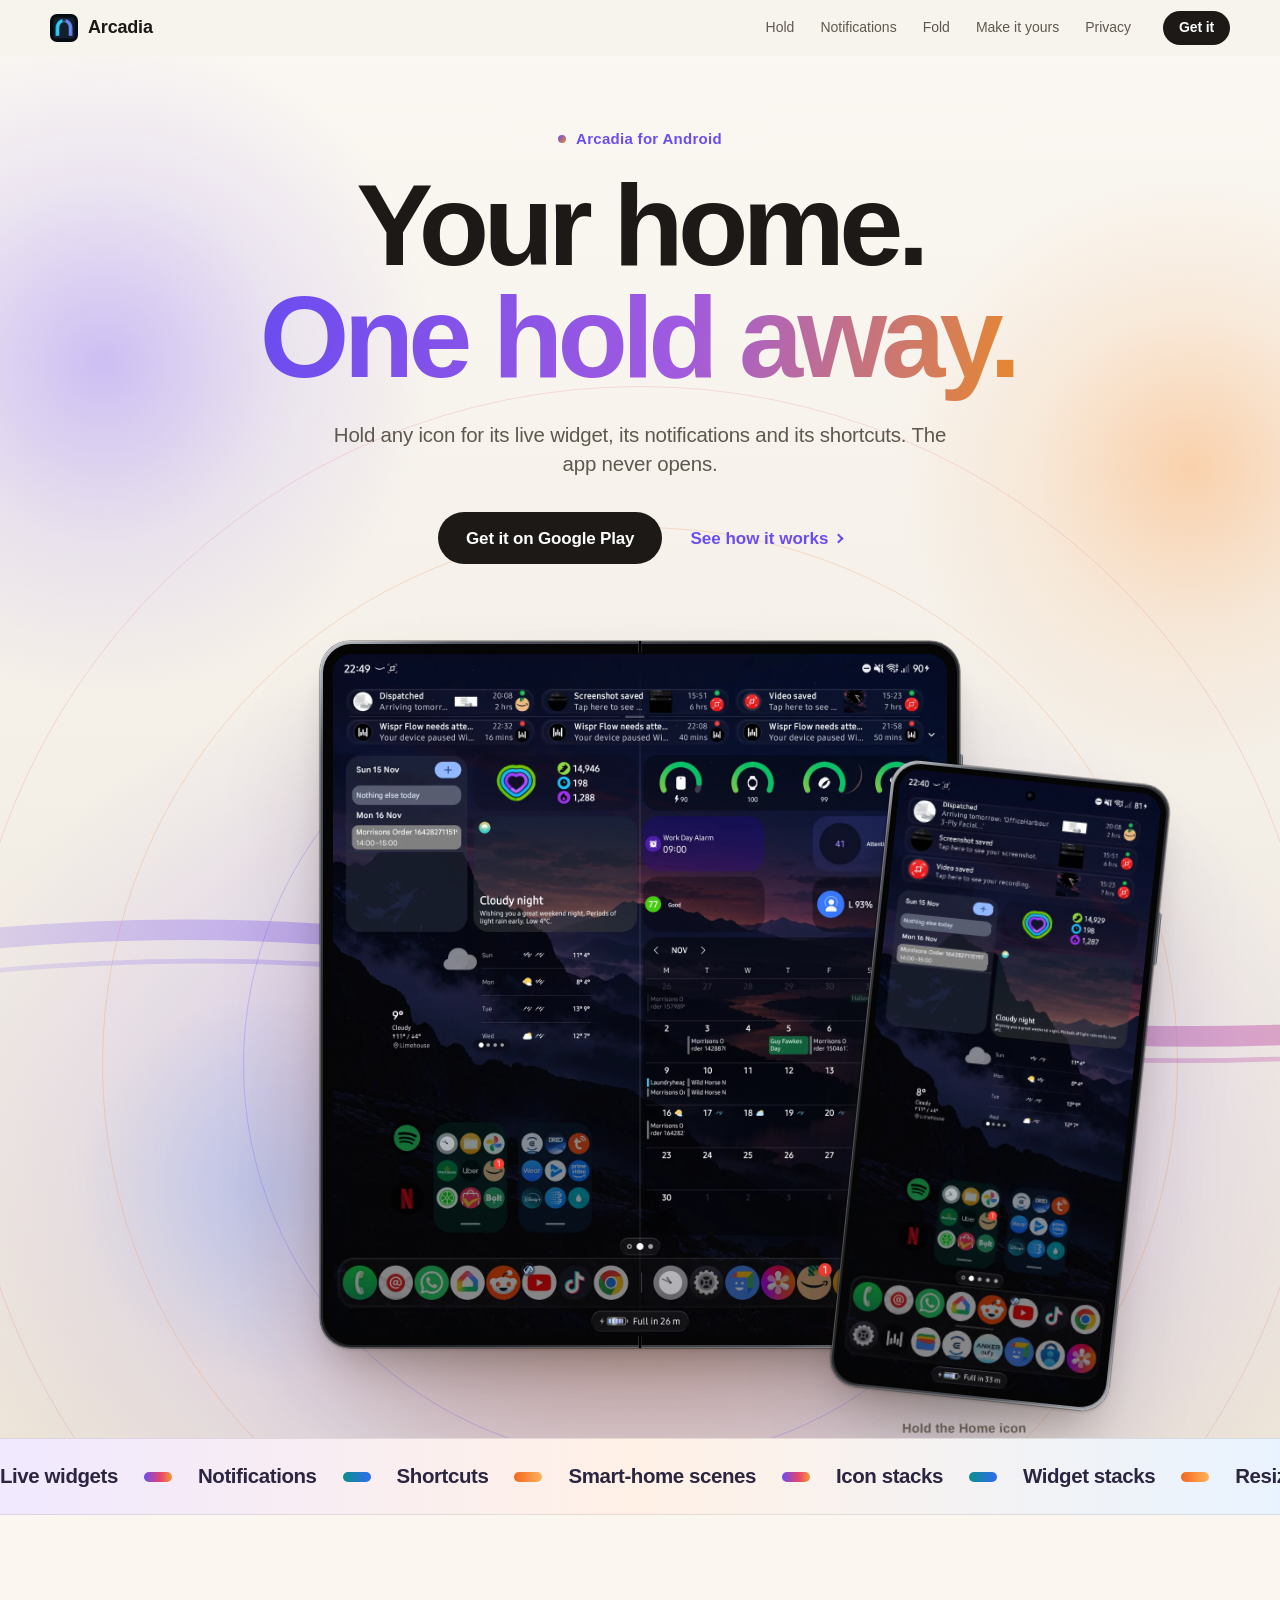
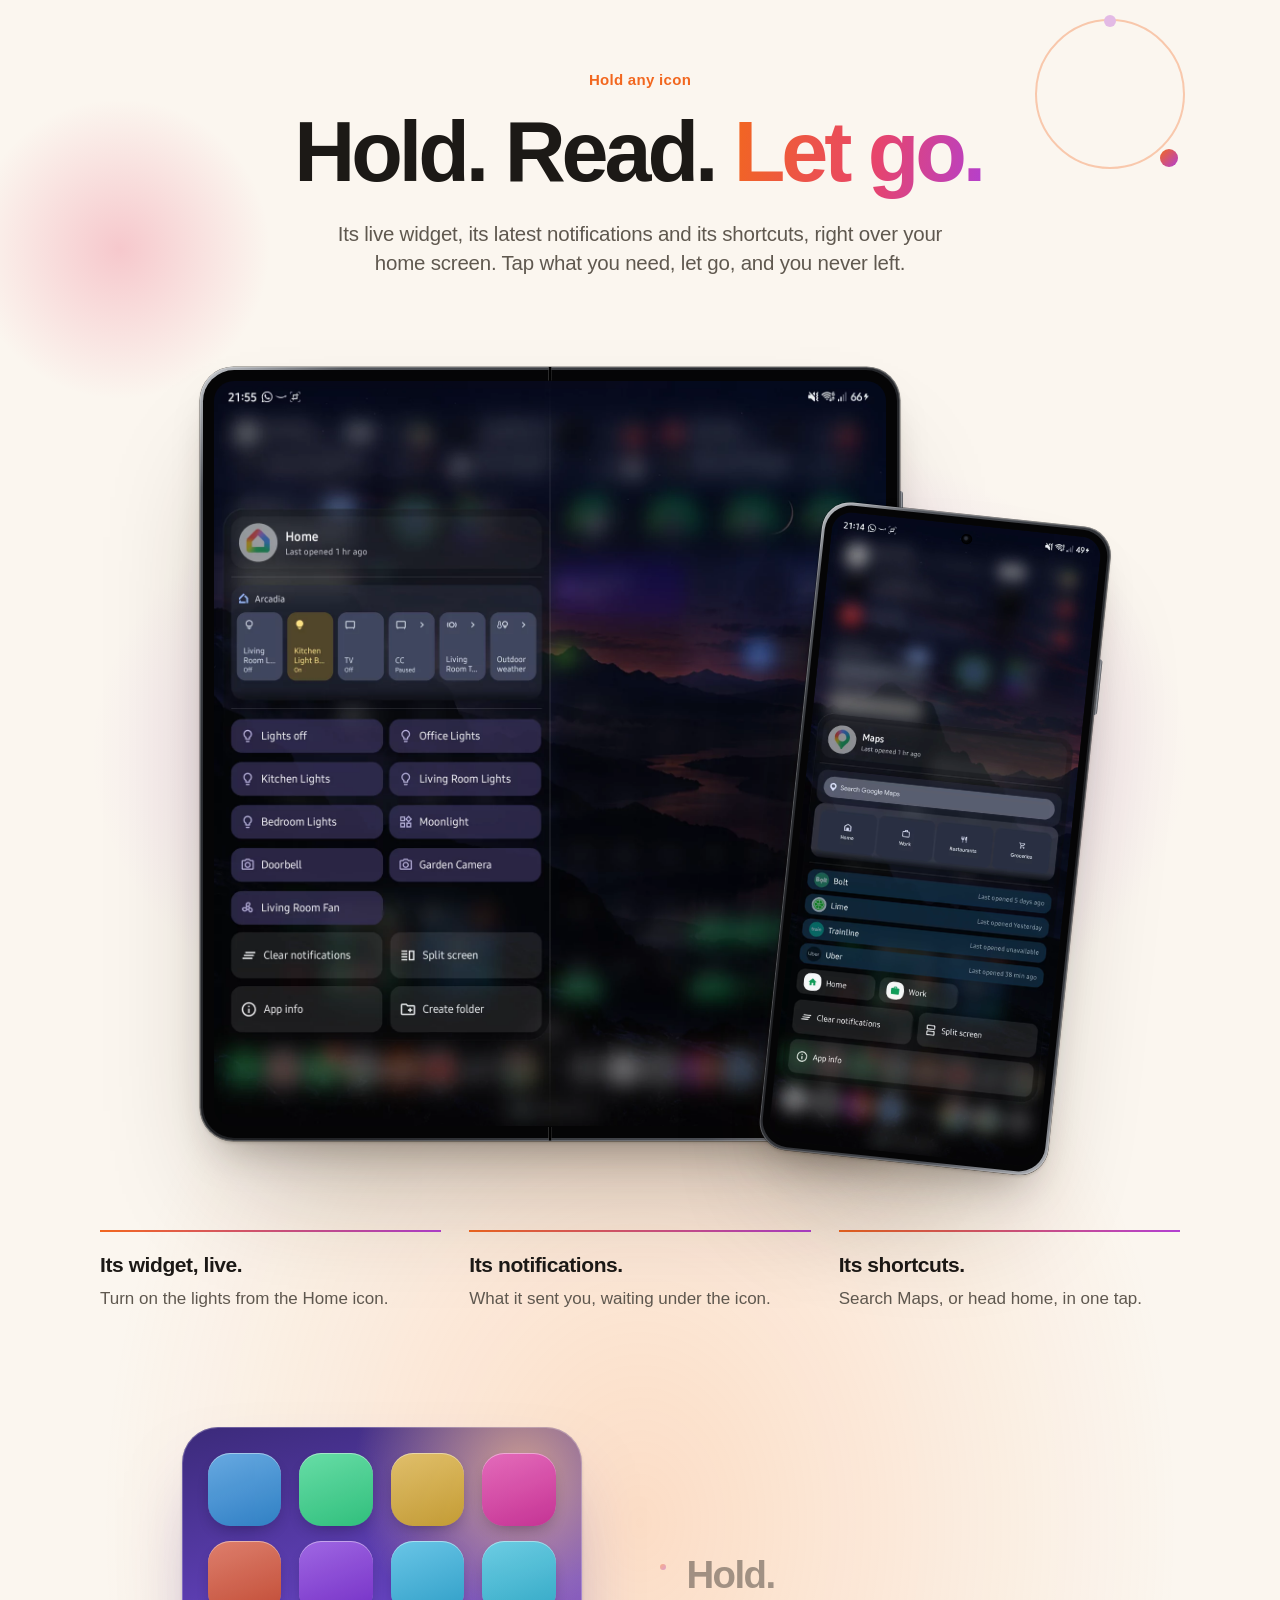
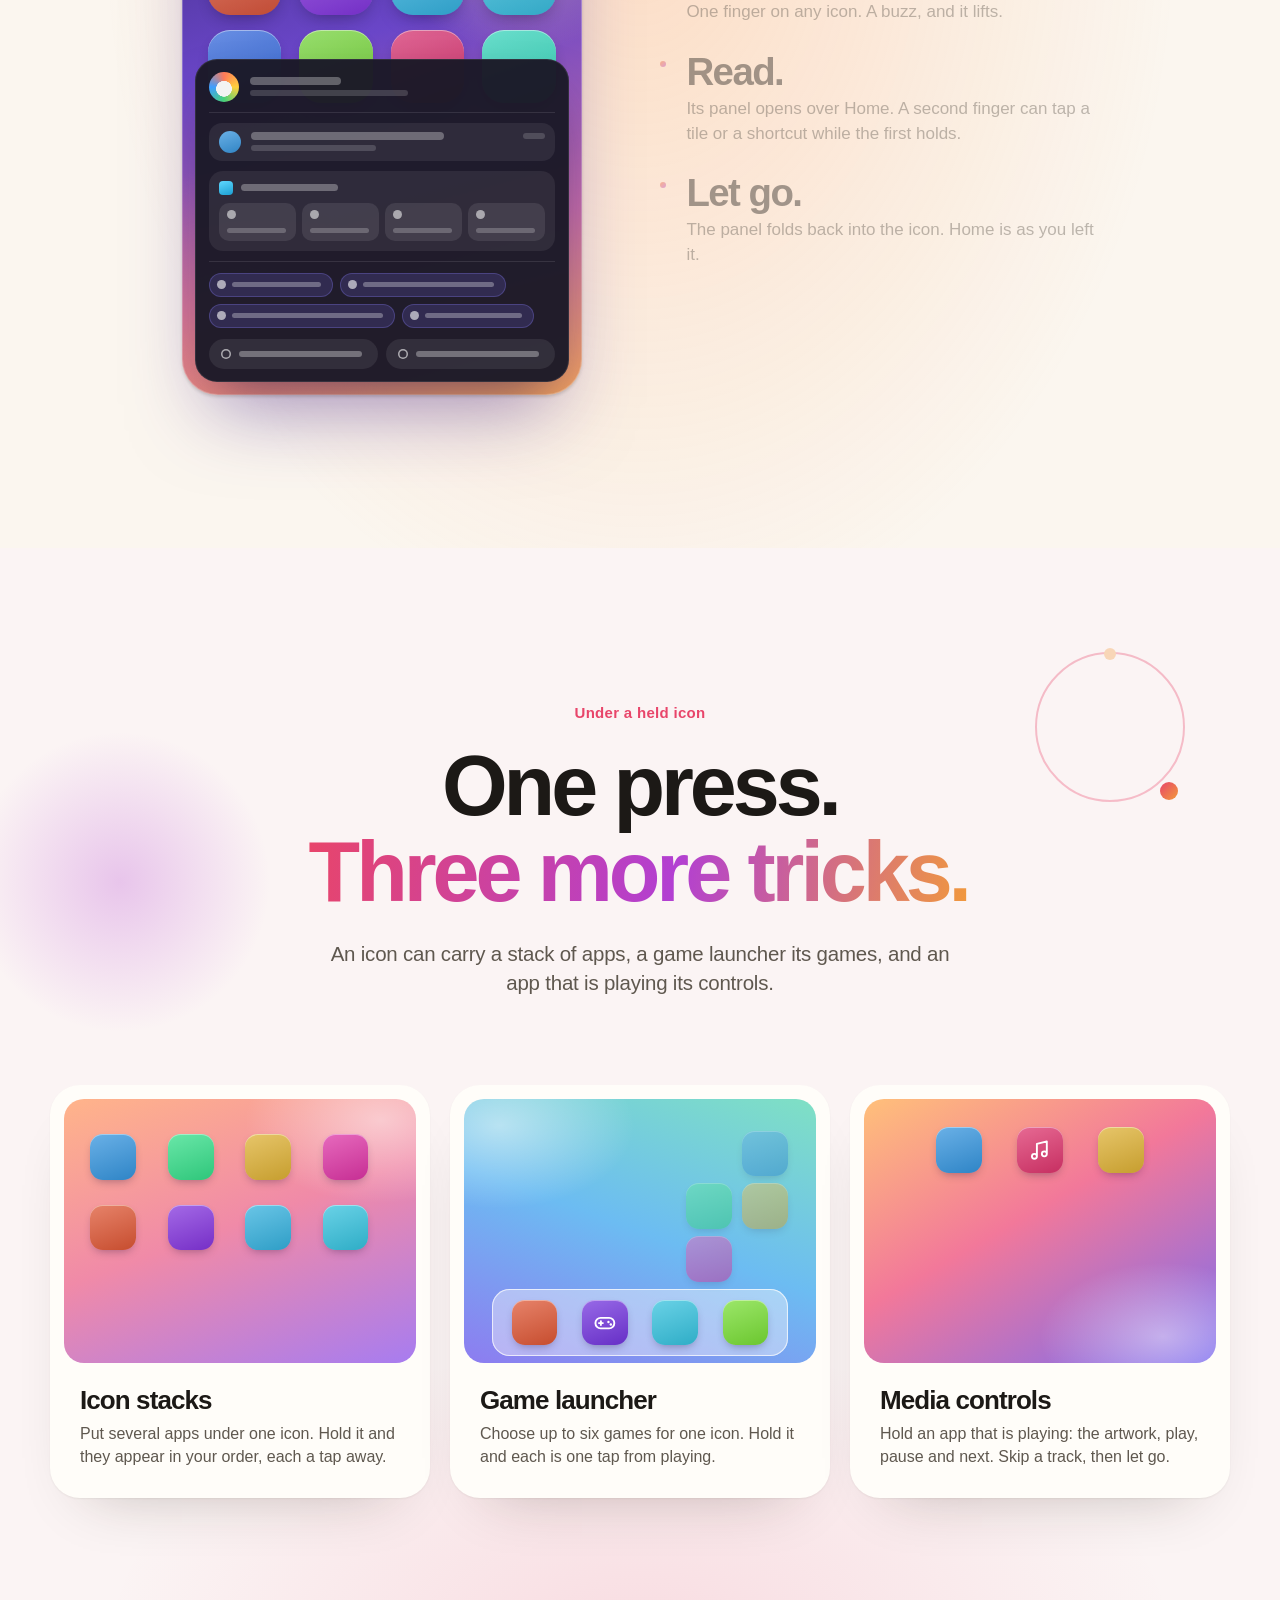
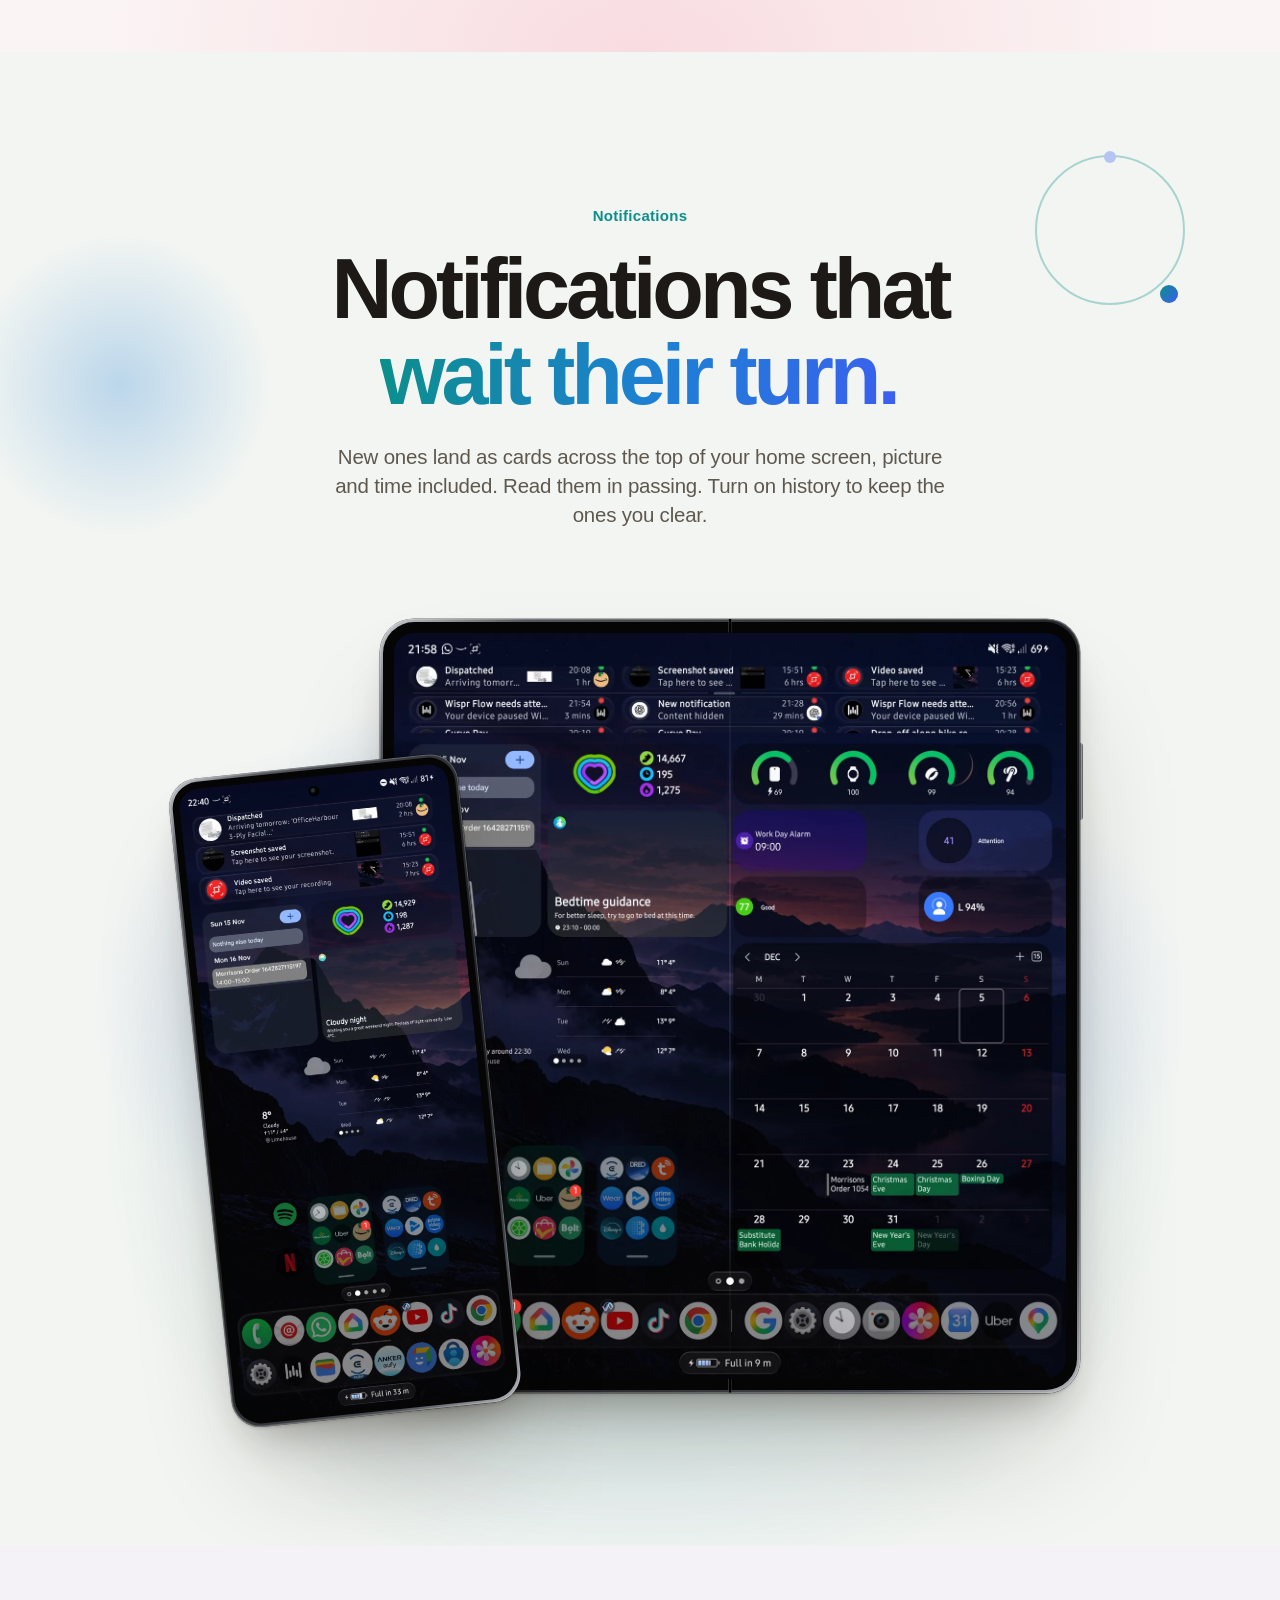
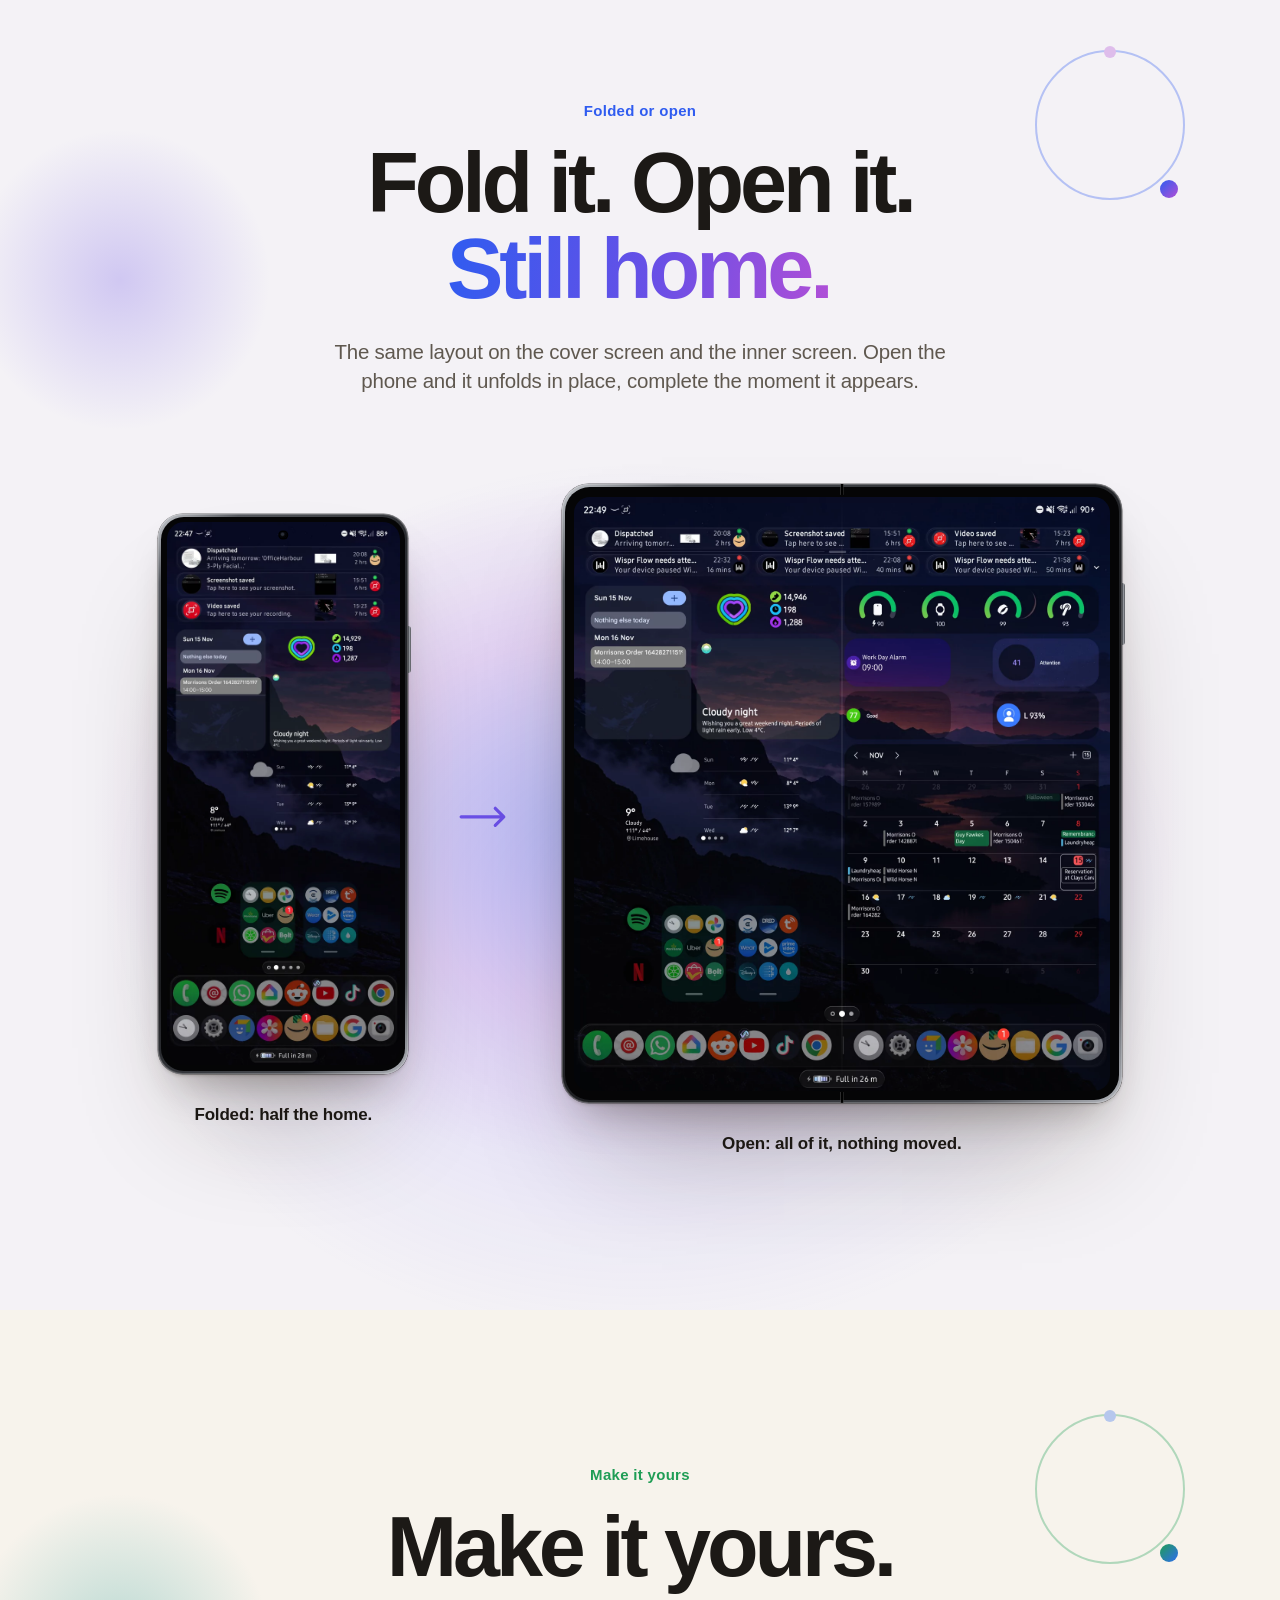
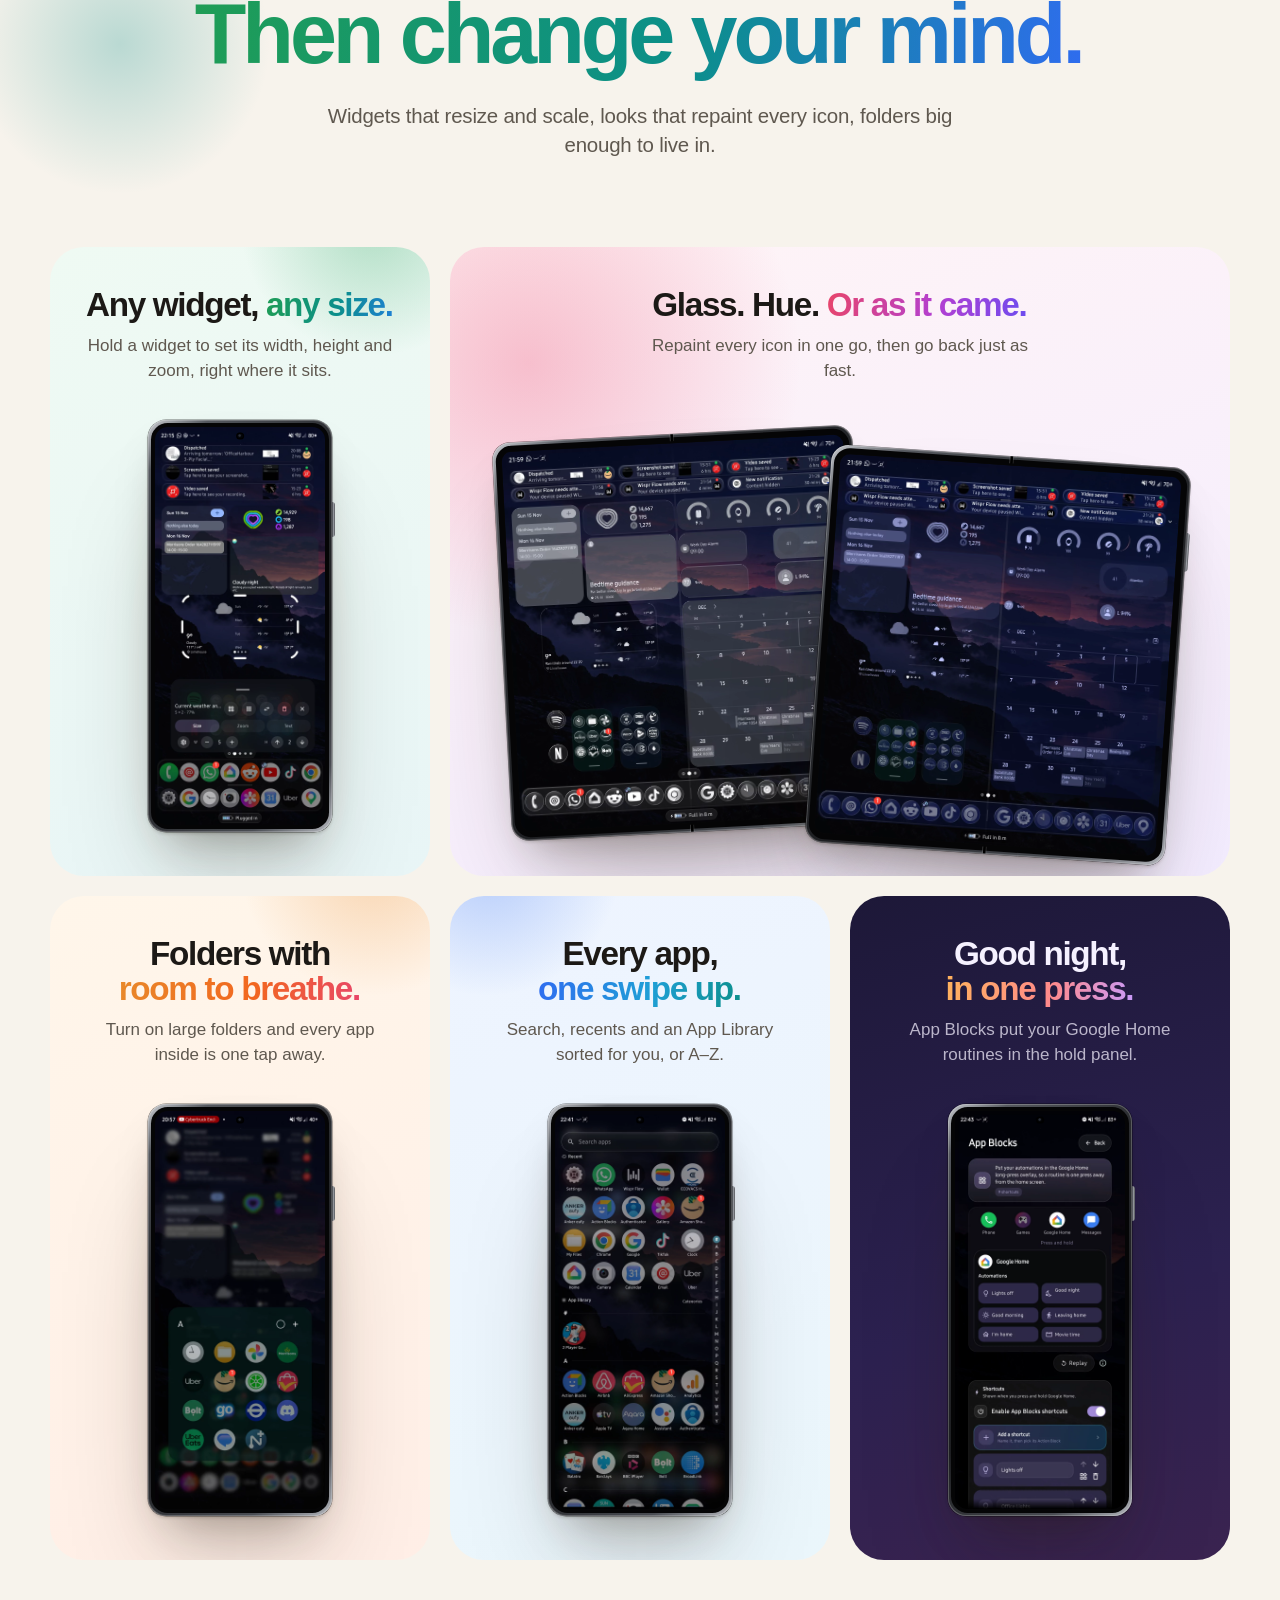
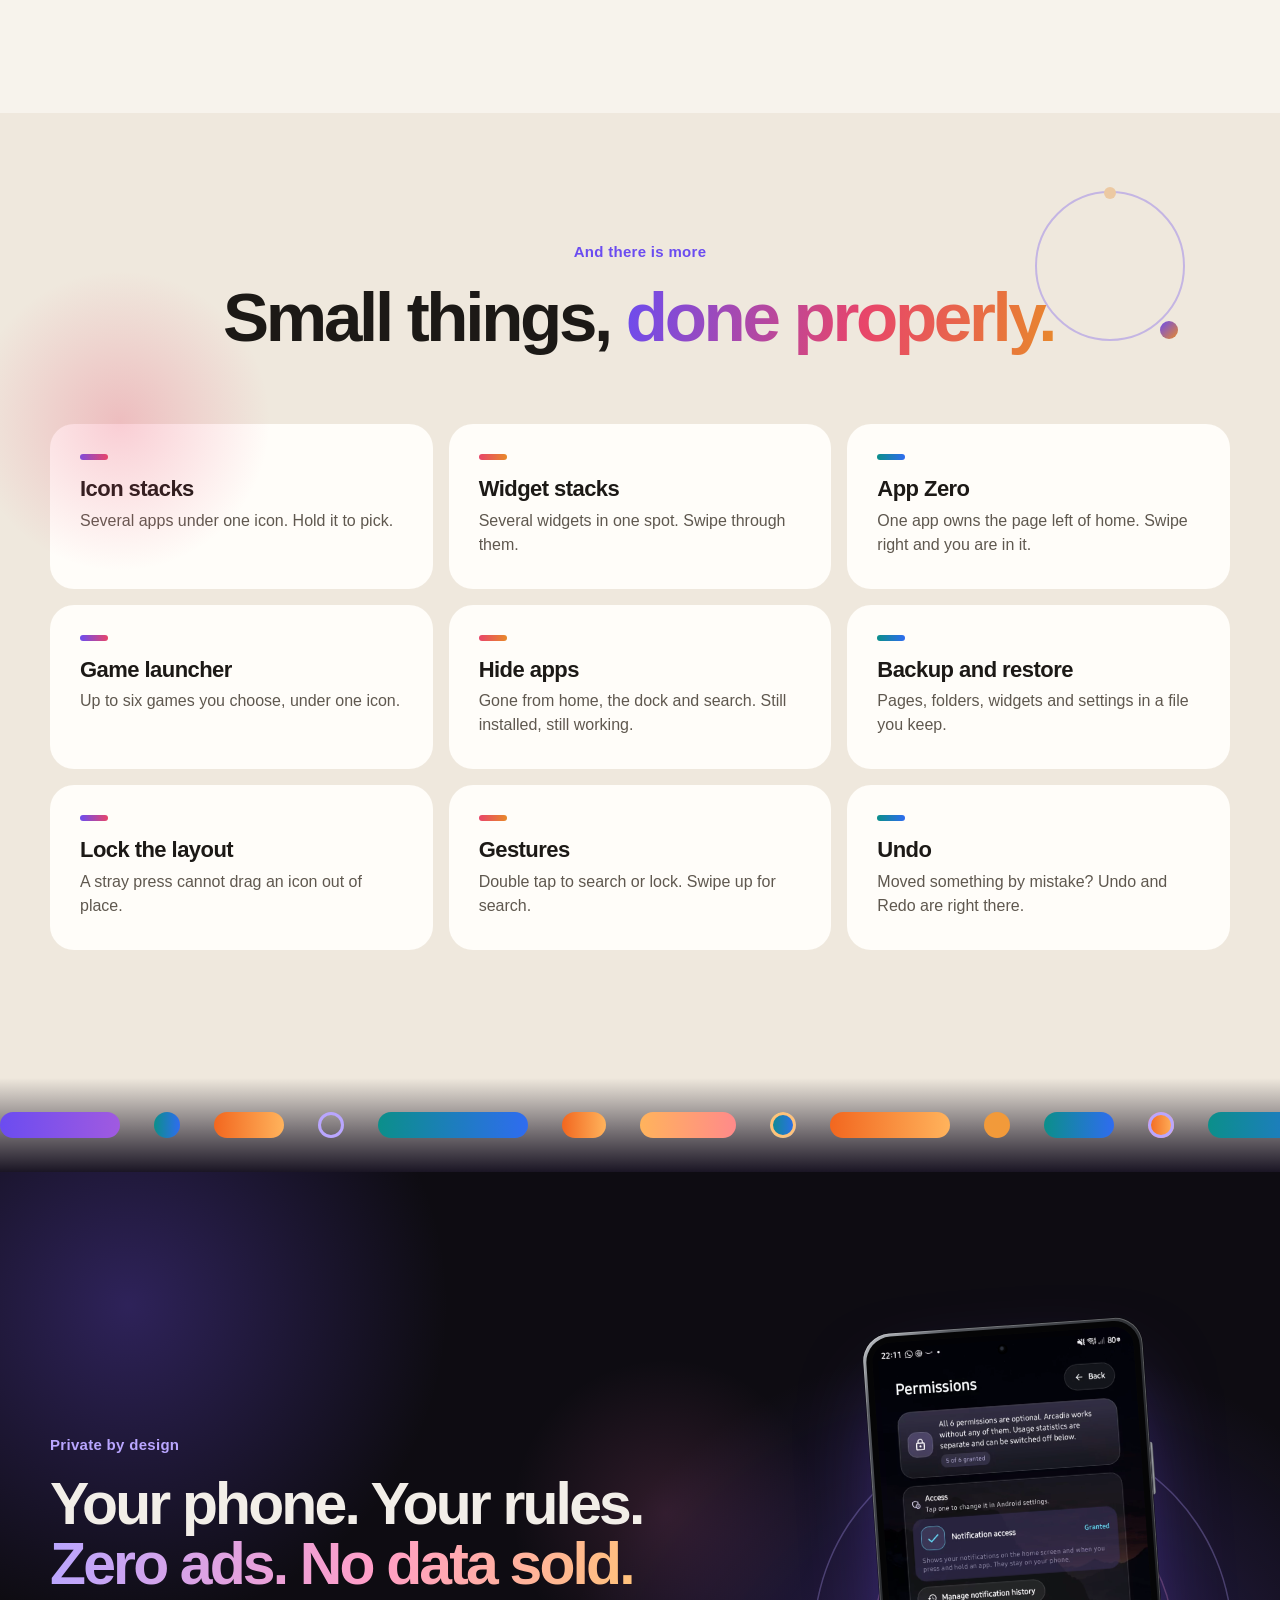
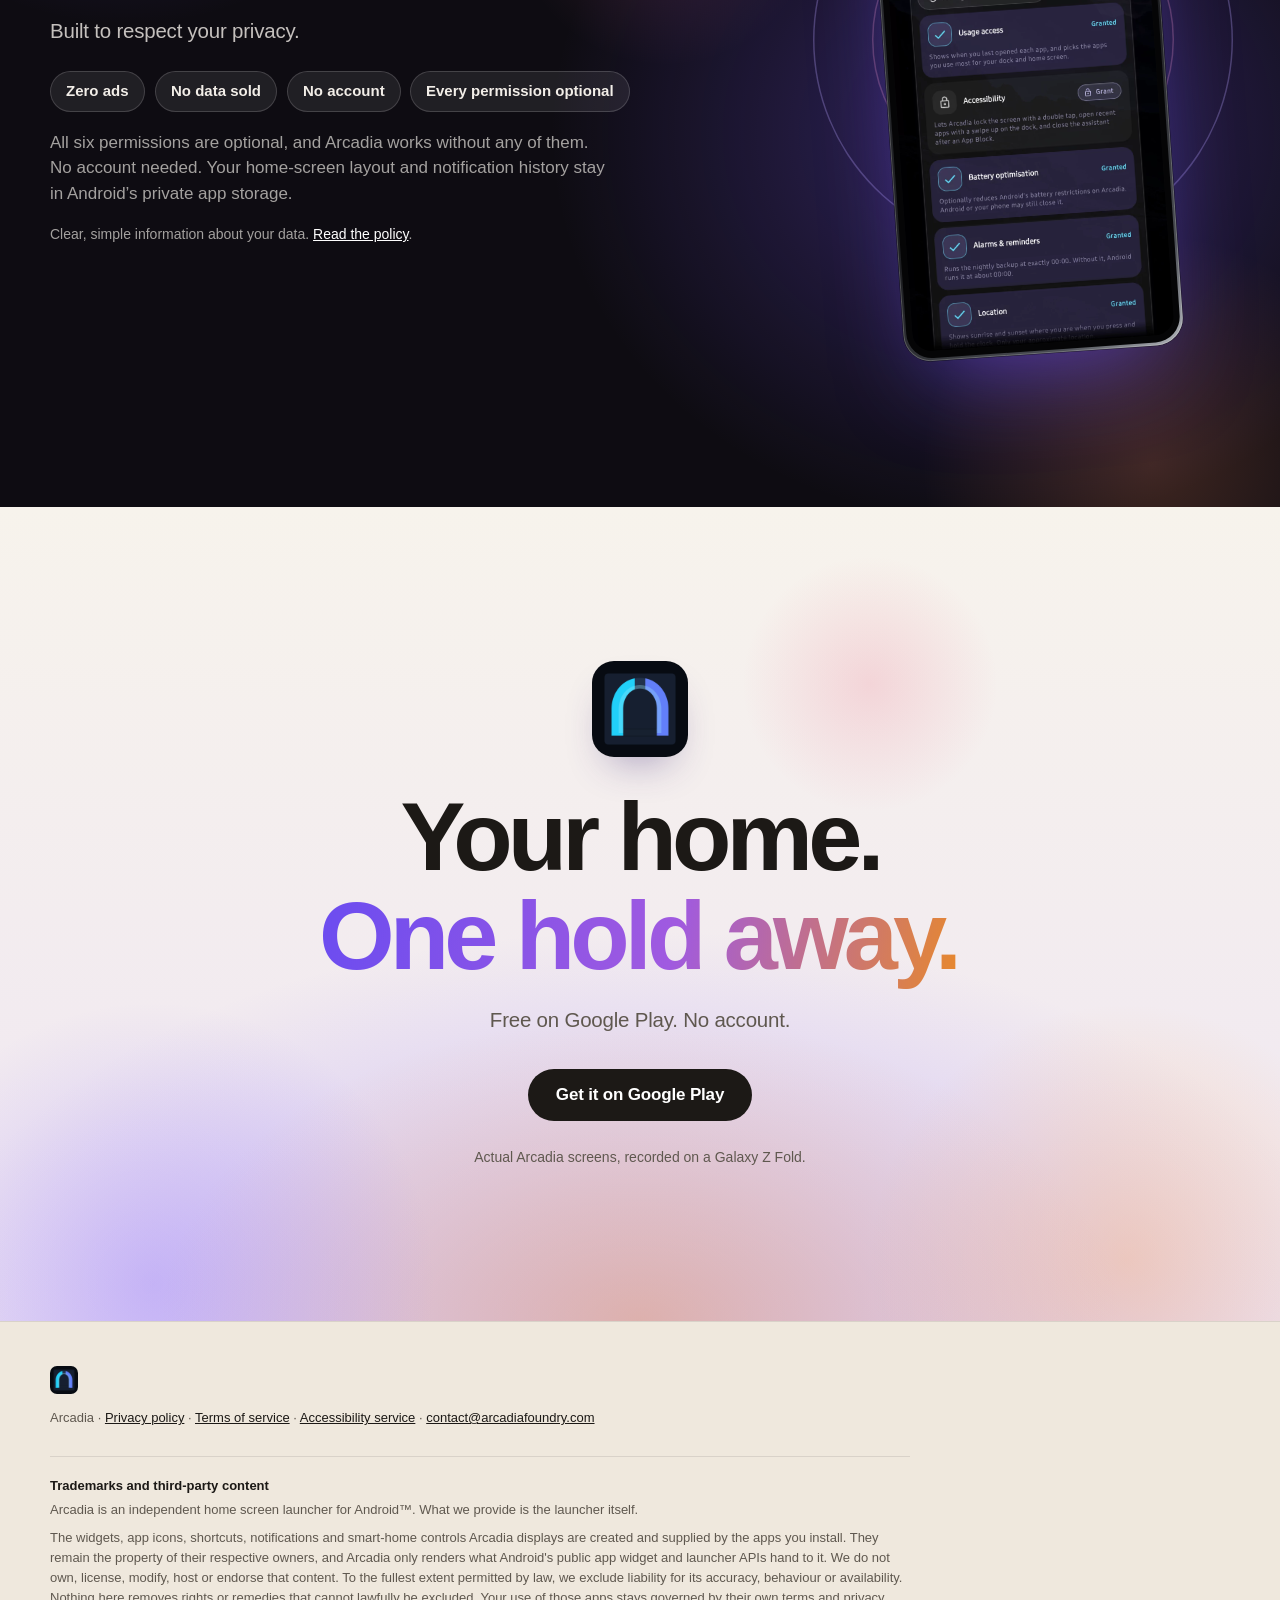
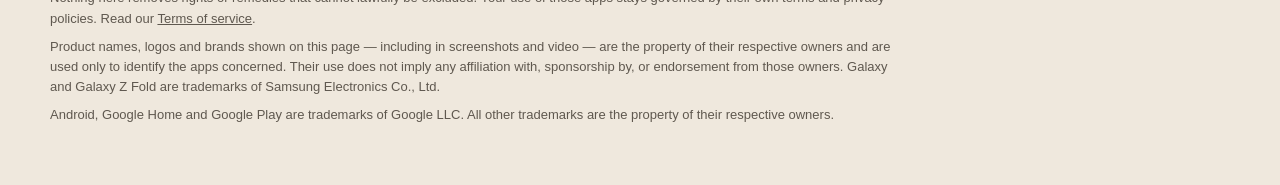
==== commit 870e6027: "Keep and expand the motion: every live-site animation ported to the new look, plus a hero field, the" ====
--- a/index.html
+++ b/index.html
@@ -29,8 +29,13 @@
   <!-- Hero: the one line, and the product on both screens. The cover phone plays the real
        hold (k03, Arcadia 0.2105 on Kashim's Fold) over the open phone's home (o01). -->
   <section class="hero">
+    <div class="hero-field" data-anim aria-hidden="true">
+      <span class="orb o1"></span><span class="orb o2"></span><span class="orb o3"></span><span class="orb o4"></span>
+      <span class="ring r1"></span><span class="ring r2"></span><span class="ring r3"></span>
+      <i class="spark s1"></i><i class="spark s2"></i><i class="spark s3"></i><i class="spark s4"></i><i class="spark s5"></i>
+    </div>
     <div class="hero-copy">
-      <p class="eyebrow rise">Arcadia for Android</p>
+      <p class="eyebrow rise"><span class="dot" aria-hidden="true"></span>Arcadia for Android</p>
       <h1 class="rise d1">Your home.<br><em>One hold away.</em></h1>
       <p class="lede rise d2">Hold any icon for its live widget, its notifications and its shortcuts. The app never opens.</p>
       <div class="cta rise d3">
@@ -40,32 +45,55 @@
     </div>
 
     <div class="hero-stage" aria-label="Arcadia on a foldable: the home screen on the open screen, and a held Google Home icon on the cover screen">
-      <span class="orb o1" aria-hidden="true"></span><span class="orb o2" aria-hidden="true"></span>
+      <!-- The abstract field behind the devices: slow orbs, a light ribbon, rings that breathe.
+           Gradients and transforms only; nothing is blurred. -->
+      <div class="field" data-anim aria-hidden="true">
+        <div class="ribbon"><svg viewBox="0 0 2400 300" preserveAspectRatio="none"><defs><linearGradient id="rib" x1="0" x2="1"><stop offset="0" stop-color="#6b4cf0" stop-opacity="0"/><stop offset=".25" stop-color="#8a5cf0" stop-opacity=".55"/><stop offset=".5" stop-color="#e86a8a" stop-opacity=".5"/><stop offset=".75" stop-color="#f29a3a" stop-opacity=".55"/><stop offset="1" stop-color="#6b4cf0" stop-opacity="0"/></linearGradient></defs>
+          <path d="M0 170C200 80 400 80 600 150S1000 240 1200 170 1600 80 1800 150 2200 240 2400 170" fill="none" stroke="url(#rib)" stroke-width="22" stroke-linecap="round"/>
+          <path d="M0 200C200 120 400 110 600 180S1000 260 1200 200 1600 110 1800 180 2200 260 2400 200" fill="none" stroke="url(#rib)" stroke-width="5" stroke-opacity=".7"/></svg></div>
+      </div>
       <div class="dev open hero-open enter">
         <div class="bz"><img src="assets/w44/home-open.webp" width="1400" height="1554" fetchpriority="high"
           alt="The open screen's home: notification cards across the top, the day's agenda, activity, device batteries, an alarm, the weather and a month calendar, with large folders and the dock"><i class="crease"></i></div>
       </div>
+      <!-- The hold, played on the cover phone with two real captures: the home (c01), then the
+           same home with the dock's Google Home icon held (c09). A finger lands on the icon, the
+           long-press ring fills, the panel rises. Press it yourself and it follows your finger. -->
       <div class="dev cover hero-cover enter d2">
         <div class="bz">
-          <video class="clip" muted loop playsinline autoplay preload="metadata" width="540" height="1260"
-                 poster="assets/w44/hold-clip-poster.webp" aria-label="Holding the Google Home icon in the dock: its live device tiles and scene shortcuts open over the home screen">
-            <source src="assets/w44/hold-clip.mp4" type="video/mp4">
-          </video>
+          <figure class="scr demo" aria-label="Holding the Google Home icon in the dock opens its live device tiles and scene shortcuts over the home screen">
+            <img src="assets/w44/home-cover.webp" width="720" height="1680" fetchpriority="high"
+              alt="The cover screen's home: notification cards, the agenda, activity, weather, folders and the dock">
+            <img class="held-shot" src="assets/w44/hold-home-cover.webp" width="720" height="1680" alt="" aria-hidden="true">
+            <span class="press" aria-hidden="true"></span><span class="press-ring" aria-hidden="true"></span><span class="tap" aria-hidden="true"></span>
+            <button class="hold" type="button" aria-label="Press and hold the Google Home icon to open its panel"><span class="hold-ring" aria-hidden="true"></span></button>
+          </figure>
           <i class="cam"></i>
         </div>
-      </div>
-    </div>
-  </section>
+        <p class="demo-hint" aria-live="polite">Hold the Home icon</p>
+      </div>
+    </div>
+  </section>
+
+  <!-- A looping band: what one hold carries, and the rest. -->
+  <div class="band" data-anim aria-hidden="true">
+    <div class="band-track">
+      <span>Live widgets</span><i></i><span>Notifications</span><i></i><span>Shortcuts</span><i></i><span>Smart-home scenes</span><i></i><span>Icon stacks</span><i></i><span>Widget stacks</span><i></i><span>Resize and scale</span><i></i><span>Glass and Hue</span><i></i><span>Large folders</span><i></i><span>App Library</span><i></i><span>App Zero</span><i></i><span>Game launcher</span><i></i><span>Backup and restore</span><i></i>
+      <span>Live widgets</span><i></i><span>Notifications</span><i></i><span>Shortcuts</span><i></i><span>Smart-home scenes</span><i></i><span>Icon stacks</span><i></i><span>Widget stacks</span><i></i><span>Resize and scale</span><i></i><span>Glass and Hue</span><i></i><span>Large folders</span><i></i><span>App Library</span><i></i><span>App Zero</span><i></i><span>Game launcher</span><i></i><span>Backup and restore</span><i></i>
+    </div>
+  </div>
 
   <!-- 1. Hold any icon -->
   <section id="panel" class="pillar p-hold">
     <header class="sec-head reveal">
+      <span class="acc" aria-hidden="true"><i class="a-ring"></i><i class="a-orb"></i><i class="a-dot"></i></span>
       <p class="eyebrow">Hold any icon</p>
       <h2>Hold. Read. <em>Let go.</em></h2>
       <p class="lede">Its live widget, its latest notifications and its shortcuts, right over your home screen.
         Tap what you need, let go, and you never left.</p>
     </header>
     <div class="stage stage-hold">
+      <span class="glow" aria-hidden="true"></span>
       <div class="dev open big reveal pop">
         <div class="bz"><img src="assets/w44/hold-home-open.webp" width="1400" height="1554" loading="lazy" decoding="async"
           alt="Google Home held on the open screen: its live device tiles, then scene shortcuts such as Lights off, Kitchen Lights and Moonlight"><i class="crease"></i></div>
@@ -80,17 +108,125 @@
       <li><b>Its notifications.</b> What it sent you, waiting under the icon.</li>
       <li><b>Its shortcuts.</b> Search Maps, or head home, in one tap.</li>
     </ul>
+
+    <!-- The gesture, slowed down: the live site's opener, drawn in the page. A finger holds an
+         icon; the home dims; the panel grows out of it in the order Arcadia composes it (header,
+         notification, widget, shortcuts, App info). A second finger taps a widget tile and a
+         shortcut while the first keeps holding, as the app allows; then the first lets go. -->
+    <div class="slowmo">
+      <div class="opener-art reveal pop" data-anim aria-hidden="true">
+        <div class="slab">
+          <div class="apps">
+            <i style="--h:206"></i><i style="--h:150"></i><i style="--h:44"></i><i style="--h:320"></i>
+            <i style="--h:12"></i><i style="--h:268"></i><i class="held" style="--h:196"></i><i style="--h:190"></i>
+            <i style="--h:220"></i><i style="--h:96"></i><i style="--h:340"></i><i style="--h:168"></i>
+          </div>
+          <span class="shade"></span><span class="press-ring"></span><span class="finger"></span>
+          <div class="sheet">
+            <div class="sheet-head"><span class="sheet-ic"></span><span class="lines"><b style="width:30%"></b><b class="sm" style="width:52%"></b></span></div>
+            <div class="sheet-note" style="--h:206"><span class="dot2"></span><span class="lines"><b style="width:74%"></b><b class="sm" style="width:48%"></b></span><b class="when"></b></div>
+            <div class="sheet-widget"><div class="widget-head"><span class="widget-ic"></span><b style="width:30%"></b></div>
+              <div class="tiles"><span></span><span class="lit"><u></u></span><span></span><span></span></div></div>
+            <div class="sheet-chips"><span class="chip tap" style="--w:36%"><u></u></span><span class="chip" style="--w:48%"></span><span class="chip" style="--w:54%"></span><span class="chip" style="--w:38%"></span></div>
+            <div class="sheet-actions"><span></span><span></span></div>
+          </div>
+          <span class="finger2"></span>
+        </div>
+      </div>
+      <ol class="steps reveal d1" data-anim>
+        <li class="st1"><b>Hold.</b> One finger on any icon. A buzz, and it lifts.</li>
+        <li class="st2"><b>Read.</b> Its panel opens over Home. A second finger can tap a tile or a shortcut while the first holds.</li>
+        <li class="st3"><b>Let go.</b> The panel folds back into the icon. Home is as you left it.</li>
+      </ol>
+    </div>
+  </section>
+
+  <!-- Under a held icon: the live site's three feature demos, each with its finger. -->
+  <section id="under" class="explain">
+    <header class="sec-head reveal">
+      <span class="acc" aria-hidden="true"><i class="a-ring"></i><i class="a-orb"></i><i class="a-dot"></i></span>
+      <p class="eyebrow">Under a held icon</p>
+      <h2>One press.<br><em>Three more tricks.</em></h2>
+      <p class="lede">An icon can carry a stack of apps, a game launcher its games, and an app that is playing its controls.</p>
+    </header>
+    <div class="explain-grid">
+      <article class="explain-card x-stack reveal">
+        <div class="anim anim-stack" data-anim aria-hidden="true">
+          <i class="ic c1" style="--h:206"></i><i class="ic c2 held" style="--h:150"></i><i class="ic c3" style="--h:44"></i><i class="ic c4" style="--h:320"></i>
+          <i class="ic c1 r2" style="--h:12"></i><i class="ic c2 r2" style="--h:268"></i><i class="ic c3 r2" style="--h:196"></i><i class="ic c4 r2" style="--h:190"></i>
+          <span class="ring"></span>
+          <div class="sheet">
+            <div class="row" style="--i:0"><i style="--h:206"></i><b style="--w:18cqw"></b></div>
+            <div class="row" style="--i:1"><i style="--h:44"></i><b style="--w:12cqw"></b></div>
+            <div class="row" style="--i:2"><i style="--h:320"></i><b style="--w:20cqw"></b></div>
+            <div class="row" style="--i:3"><i style="--h:268"></i><b style="--w:14cqw"></b></div>
+          </div>
+          <span class="finger"></span>
+        </div>
+        <h3>Icon stacks</h3>
+        <p>Put several apps under one icon. Hold it and they appear in your order, each a tap away.</p>
+      </article>
+      <article class="explain-card x-games reveal d1">
+        <div class="anim anim-games" data-anim aria-hidden="true">
+          <i class="ic bg c1" style="--h:206"></i><i class="ic bg c2" style="--h:44"></i><i class="ic bg c3" style="--h:320"></i><i class="ic bg c4" style="--h:150"></i>
+          <div class="chips">
+            <span class="chip" style="--i:0;--h:14;--w:30cqw"><i></i><b></b></span>
+            <span class="chip" style="--i:1;--h:120;--w:22cqw"><i></i><b></b></span>
+            <span class="chip" style="--i:2;--h:200;--w:34cqw"><i></i><b></b></span>
+            <span class="chip" style="--i:3;--h:280;--w:26cqw"><i></i><b></b></span>
+            <span class="chip" style="--i:4;--h:40;--w:31cqw"><i></i><b></b></span>
+            <span class="chip" style="--i:5;--h:330;--w:24cqw"><i></i><b></b></span>
+          </div>
+          <div class="dock"></div>
+          <i class="ic c1" style="--h:12"></i>
+          <i class="ic c2 held" style="--h:262"><svg viewBox="0 0 24 24"><rect x="2.5" y="7" width="19" height="10.5" rx="5.2" fill="none" stroke="currentColor" stroke-width="1.9"/><path d="M8 10.2v4M6 12.2h4" stroke="currentColor" stroke-width="1.9" stroke-linecap="round"/><circle cx="15.6" cy="11.1" r="1.2" fill="currentColor"/><circle cx="18" cy="13.6" r="1.2" fill="currentColor"/></svg></i>
+          <i class="ic c3" style="--h:190"></i><i class="ic c4" style="--h:96"></i>
+          <span class="ring"></span><span class="finger"></span>
+        </div>
+        <h3>Game launcher</h3>
+        <p>Choose up to six games for one icon. Hold it and each is one tap from playing.</p>
+      </article>
+      <article class="explain-card x-media reveal d2">
+        <div class="anim anim-media" data-anim aria-hidden="true">
+          <i class="ic c1" style="--h:206"></i>
+          <i class="ic c2 held" style="--h:340"><svg viewBox="0 0 24 24"><path d="M9 18.5a2.5 2.5 0 1 1-5 0 2.5 2.5 0 0 1 5 0Zm0 0V6l10-2.5v12.5m0 0a2.5 2.5 0 1 1-5 0 2.5 2.5 0 0 1 5 0Z" fill="none" stroke="currentColor" stroke-width="1.9" stroke-linejoin="round" stroke-linecap="round"/></svg></i>
+          <i class="ic c3" style="--h:44"></i>
+          <span class="ring"></span>
+          <div class="sheet">
+            <div class="art"><span class="disc"></span></div>
+            <b class="title"></b><b class="sub"></b>
+            <div class="btn-row">
+              <span class="ctl"><svg viewBox="0 0 24 24"><rect x="5" y="5" width="2.4" height="14" rx=".8" fill="currentColor"/><path d="M19 5 8.5 12 19 19z" fill="currentColor"/></svg></span>
+              <span class="ctl play"><svg viewBox="0 0 24 24"><rect x="6.5" y="5" width="4" height="14" rx="1" fill="currentColor"/><rect x="13.5" y="5" width="4" height="14" rx="1" fill="currentColor"/></svg></span>
+              <span class="ctl"><svg viewBox="0 0 24 24"><rect x="16.6" y="5" width="2.4" height="14" rx=".8" fill="currentColor"/><path d="M5 5l10.5 7L5 19z" fill="currentColor"/></svg></span>
+            </div>
+            <div class="track"><span class="fill"></span><span class="knob"></span></div>
+          </div>
+          <span class="finger"></span>
+        </div>
+        <h3>Media controls</h3>
+        <p>Hold an app that is playing: the artwork, play, pause and next. Skip a track, then let go.</p>
+      </article>
+    </div>
   </section>
 
   <!-- 2. Notifications -->
   <section id="notifications" class="pillar p-notes">
     <header class="sec-head reveal">
+      <span class="acc" aria-hidden="true"><i class="a-ring"></i><i class="a-orb"></i><i class="a-dot"></i></span>
       <p class="eyebrow">Notifications</p>
       <h2>Notifications that<br><em>wait their turn.</em></h2>
       <p class="lede">New ones land as cards across the top of your home screen, picture and time included.
         Read them in passing. Turn on history to keep the ones you clear.</p>
     </header>
     <div class="stage stage-notes">
+      <span class="glow" aria-hidden="true"></span>
+      <!-- Cards that slide in and wait, the way they land on Home. Abstract: shapes, not text. -->
+      <div class="n-cards" data-anim aria-hidden="true">
+        <span style="--i:0;--h:206"><i></i><b></b><b class="sm"></b></span>
+        <span style="--i:1;--h:12"><i></i><b></b><b class="sm"></b></span>
+        <span style="--i:2;--h:150"><i></i><b></b><b class="sm"></b></span>
+      </div>
       <div class="dev cover tilt-l reveal pop">
         <div class="bz"><img src="assets/w44/home-cover.webp" width="720" height="1680" loading="lazy" decoding="async"
           alt="The cover screen's home: three notification cards at the top, then the agenda, activity, weather and the dock"><i class="cam"></i></div>
@@ -105,12 +241,14 @@
   <!-- 3. One home, folded or open -->
   <section id="fold" class="pillar p-fold">
     <header class="sec-head reveal">
+      <span class="acc" aria-hidden="true"><i class="a-ring"></i><i class="a-orb"></i><i class="a-dot"></i></span>
       <p class="eyebrow">Folded or open</p>
       <h2>Fold it. Open it.<br><em>Still home.</em></h2>
       <p class="lede">The same layout on the cover screen and the inner screen. Open the phone and it unfolds in place,
         complete the moment it appears.</p>
     </header>
     <div class="stage stage-fold">
+      <span class="glow" aria-hidden="true"></span>
       <figure class="fold-step reveal pop">
         <div class="dev cover">
           <div class="bz">
@@ -137,20 +275,21 @@
   <!-- 4. Make it yours: a bento of five, each its own colour -->
   <section id="widgets" class="pillar p-yours">
     <header class="sec-head reveal">
+      <span class="acc" aria-hidden="true"><i class="a-ring"></i><i class="a-orb"></i><i class="a-dot"></i></span>
       <p class="eyebrow">Make it yours</p>
       <h2>Make it yours.<br><em>Then change your mind.</em></h2>
       <p class="lede">Widgets that resize and scale, looks that repaint every icon, folders big enough to live in.</p>
     </header>
 
     <div class="bento">
-      <article class="tile t-resize reveal">
+      <article class="tile has-orb t-resize reveal">
         <div class="tile-copy"><h3>Any widget, <em>any size.</em></h3>
           <p>Hold a widget to set its width, height and zoom, right where it sits.</p></div>
         <div class="dev cover peek"><div class="bz"><img src="assets/w44/widget-resize-cover.webp" width="720" height="1680" loading="lazy" decoding="async"
           alt="A weather widget being edited on the home screen: 5 by 2 at 77 percent, with Size, Zoom and Text tabs"><i class="cam"></i></div></div>
       </article>
 
-      <article class="tile t-looks reveal d1">
+      <article class="tile has-orb t-looks reveal d1">
         <div class="tile-copy"><h3>Glass. Hue. <em>Or as it came.</em></h3>
           <p>Repaint every icon in one go, then go back just as fast.</p></div>
         <div class="looks">
@@ -161,14 +300,14 @@
         </div>
       </article>
 
-      <article class="tile t-folders reveal">
+      <article class="tile has-orb t-folders reveal">
         <div class="tile-copy"><h3>Folders with <em>room to breathe.</em></h3>
           <p>Turn on large folders and every app inside is one tap away.</p></div>
         <div class="dev cover peek"><div class="bz"><img src="assets/w44/folder-cover.webp" width="720" height="1680" loading="lazy" decoding="async"
           alt="A large folder open on the cover screen, its apps in a grid"><i class="cam"></i></div></div>
       </article>
 
-      <article class="tile t-library reveal d1">
+      <article class="tile has-orb t-library reveal d1">
         <div class="tile-copy"><h3>Every app, <em>one swipe up.</em></h3>
           <p>Search, recents and an App Library sorted for you, or A&ndash;Z.</p></div>
         <div class="dev cover peek"><div class="bz"><img src="assets/w44/library-cover.webp" width="720" height="1680" loading="lazy" decoding="async"
@@ -187,6 +326,7 @@
   <!-- And so much more -->
   <section id="features" class="more">
     <header class="sec-head reveal">
+      <span class="acc" aria-hidden="true"><i class="a-ring"></i><i class="a-orb"></i><i class="a-dot"></i></span>
       <p class="eyebrow">And there is more</p>
       <h2>Small things, <em>done properly.</em></h2>
     </header>
@@ -203,27 +343,38 @@
     </div>
   </section>
 
+  <!-- A looping abstract band: capsules and rings in the page's colours, on their way to the dark. -->
+  <div class="band band-abs" data-anim aria-hidden="true">
+    <div class="band-track"><i class="k1"></i><i class="k2"></i><i class="k3"></i><i class="k4"></i><i class="k5"></i><i class="k6"></i><i class="k7"></i><i class="k8"></i><i class="k1"></i><i class="k2"></i><i class="k3"></i><i class="k4"></i><i class="k5"></i><i class="k6"></i><i class="k7"></i><i class="k8"></i></div>
+  </div>
+
   <!-- 5. Privacy: dark, the approved line -->
   <section id="privacy" class="privacy">
+    <div class="p-field" data-anim aria-hidden="true"><span class="orb q1"></span><span class="orb q2"></span><span class="orb q3"></span></div>
     <div class="privacy-inner">
       <div class="privacy-copy reveal">
         <p class="eyebrow">Private by design</p>
-        <h2>Your phone. Your rules.<br><em>Zero ads. No data sold.</em></h2>
+        <h2><span>Your phone.</span> <span>Your rules.</span><br><em><span>Zero ads.</span> <span>No data sold.</span></em></h2>
         <p class="lede">Built to respect your privacy.</p>
+        <div class="pills"><span class="pill">Zero ads</span><span class="pill">No data sold</span><span class="pill">No account</span><span class="pill">Every permission optional</span></div>
         <p>All six permissions are optional, and Arcadia works without any of them. No account needed. Your
           home-screen layout and notification history stay in Android&rsquo;s private app storage.</p>
         <p class="fine">Clear, simple information about your data. <a href="privacy-policy.html">Read the policy</a>.</p>
       </div>
-      <div class="dev cover privacy-dev reveal pop d1">
+      <div class="privacy-stage reveal pop d1">
+      <span class="halo" aria-hidden="true"><i></i><i></i></span>
+      <div class="dev cover privacy-dev">
         <div class="bz"><img src="assets/w44/permissions-cover.webp" width="720" height="1680" loading="lazy" decoding="async"
           alt="Settings, Permissions: all six permissions are optional, each one listed with what it does"><i class="cam"></i></div>
       </div>
+      </div>
     </div>
   </section>
 
   <section id="get" class="get">
+    <div class="g-field" data-anim aria-hidden="true"><span class="orb g1"></span><span class="orb g2"></span><span class="orb g3"></span></div>
     <div class="get-inner reveal">
-      <img class="mark" src="assets/icon.png" alt="" width="96" height="96" loading="lazy">
+      <div class="mark-wrap"><span class="ripple" aria-hidden="true"></span><span class="ripple r2" aria-hidden="true"></span><img class="mark" src="assets/icon.png" alt="" width="96" height="96" loading="lazy"></div>
       <h2>Your home.<br><em>One hold away.</em></h2>
       <p class="lede">Free on Google Play. No account.</p>
       <div class="cta"><a class="btn" href="https://play.google.com/store/apps/details?id=com.arcadiafoundry.launcher" rel="noopener">Get it on Google&nbsp;Play</a></div>
--- a/style.css
+++ b/style.css
@@ -69,8 +69,11 @@
 .btn:active { transform: scale(.97); }
 .btn.tiny { min-height: 34px; padding: 0 16px; font-size: 14px; }
 .link-arrow { font-weight: 600; color: var(--a1); text-decoration: none; font-size: 17px; }
-.link-arrow::after { content: " \2192"; display: inline-block; transition: transform .3s var(--spring); }
-.link-arrow:hover::after { transform: translateX(4px); }
+.link-arrow::after {
+  content: ""; display: inline-block; width: .42em; height: .42em; margin-left: .38em; vertical-align: .08em;
+  border: solid currentColor; border-width: 2px 2px 0 0; rotate: 45deg; transition: transform .3s var(--spring);
+}
+.link-arrow:hover::after { transform: translate(3px, -3px); }
 .cta { display: flex; flex-wrap: wrap; align-items: center; justify-content: center; gap: 14px 28px; margin-top: 34px; }
 :focus-visible { outline: 3px solid var(--a1); outline-offset: 3px; border-radius: 6px; }
 
@@ -127,7 +130,6 @@
 .rise { animation: rise 1s var(--ease) both; }
 .rise.d1 { animation-delay: .1s; } .rise.d2 { animation-delay: .3s; } .rise.d3 { animation-delay: .45s; }
 .hero h1 .word { display: inline-block; animation: rise 1s var(--spring) both; }
-.hero h1 em .word { background: inherit; -webkit-background-clip: text; background-clip: text; }
 @keyframes rise { from { opacity: 0; transform: translateY(28px); } to { opacity: 1; transform: none; } }
 
 .enter { animation: enter 1.4s var(--spring) both .35s; }
@@ -151,9 +153,6 @@
 }
 .hero-open { width: min(820px, 76vw); }
 .hero-cover { position: absolute; z-index: 2; width: min(300px, 27vw); right: calc(50% - min(500px, 47vw)); bottom: clamp(20px, 3vw, 50px); rotate: 6deg; }
-.orb { position: absolute; border-radius: 50%; pointer-events: none; }
-.orb.o1 { width: 42vw; height: 42vw; left: -14vw; top: 10%; background: radial-gradient(closest-side, rgba(255, 120, 150, .26), transparent); }
-.orb.o2 { width: 36vw; height: 36vw; right: -10vw; top: -6%; background: radial-gradient(closest-side, rgba(70, 140, 255, .22), transparent); }
 /* The held cover phone floats, the way the panel stays up for as long as you hold. */
 @media (prefers-reduced-motion: no-preference) {
   .hero-cover .bz { animation: breathe 6s ease-in-out infinite 2.2s; }
@@ -162,7 +161,7 @@
 
 /* ---------- Pillars ---------- */
 .pillar { position: relative; overflow: hidden; padding: clamp(96px, 12vw, 168px) 20px; }
-.sec-head { max-width: 900px; margin: 0 auto; text-align: center; }
+.sec-head { max-width: 1060px; margin: 0 auto; text-align: center; }
 .sec-head h2 { font-size: clamp(44px, 6.6vw, 96px); letter-spacing: -.048em; }
 .sec-head .lede { max-width: 640px; margin: 24px auto 0; }
 .stage { display: flex; justify-content: center; align-items: flex-end; margin: clamp(56px, 7vw, 96px) auto 0; max-width: 1180px; }
@@ -246,7 +245,8 @@
 }
 .privacy-inner { display: grid; grid-template-columns: 1.25fr .75fr; gap: clamp(40px, 6vw, 96px); align-items: center; max-width: 1180px; margin: 0 auto; }
 .privacy .eyebrow { color: var(--a1); }
-.privacy h2 { font-size: clamp(42px, 5.6vw, 84px); letter-spacing: -.048em; }
+.privacy h2 { font-size: clamp(40px, 4.6vw, 68px); letter-spacing: -.048em; }
+.privacy h2 span { white-space: nowrap; }
 .privacy .lede { color: rgba(242, 238, 232, .8); margin-top: 22px; }
 .privacy-copy > p:not(.lede):not(.eyebrow) { margin-top: 18px; color: rgba(242, 238, 232, .66); max-width: 560px; }
 .privacy .fine a { color: #fff; }
@@ -307,9 +307,410 @@
   .cta .btn { width: 100%; max-width: 340px; }
 }
 
+/* =====================================================================
+   Motion and abstract visuals (UPDATE 01:20: keep every live-site animation, restyled, and add
+   more). One language for the page: slow orbs, a light ribbon, rings that breathe, glows behind
+   the devices, and the gesture itself - a finger presses, the icon is held, the panel rises.
+   Transform and opacity only; gradients, never filters. Loops pause off screen (.idle).
+   ===================================================================== */
+.idle, .idle * { animation-play-state: paused !important; }
+.dot { display: inline-block; width: 8px; height: 8px; border-radius: 50%; margin-right: 10px; vertical-align: .05em;
+  background: linear-gradient(135deg, var(--a1), var(--a3)); animation: pulse 2.4s ease-in-out infinite; }
+@keyframes pulse { 0%, 100% { opacity: 1; transform: scale(1); } 50% { opacity: .45; transform: scale(.75); } }
+
+/* ---------- The hero's field ---------- */
+.hero-field { position: absolute; inset: 0; z-index: 0; pointer-events: none; overflow: hidden; }
+.field { position: absolute; inset: -8% -30vw 0; z-index: 0; pointer-events: none; }
+.hero-field .orb { position: absolute; border-radius: 50%; will-change: transform; }
+.hero-field .o1 { width: 52vw; height: 52vw; left: -18vw; top: 2%; background: radial-gradient(closest-side, rgba(124, 88, 255, .34), rgba(124, 88, 255, .1) 55%, transparent); animation: drift1 26s ease-in-out infinite; }
+.hero-field .o2 { width: 46vw; height: 46vw; right: -16vw; top: 12%; background: radial-gradient(closest-side, rgba(255, 150, 60, .36), rgba(255, 150, 60, .1) 55%, transparent); animation: drift2 32s ease-in-out infinite; }
+.hero-field .o3 { width: 40vw; height: 40vw; left: 30%; top: 52%; background: radial-gradient(closest-side, rgba(240, 96, 150, .26), transparent); animation: drift3 38s ease-in-out infinite; }
+.hero-field .o4 { width: 30vw; height: 30vw; left: 6%; bottom: 4%; background: radial-gradient(closest-side, rgba(70, 150, 255, .2), transparent); animation: drift2 44s ease-in-out infinite reverse; }
+@keyframes drift1 { 0%, 100% { transform: translate3d(0, 0, 0) scale(1); } 50% { transform: translate3d(8vw, 6vh, 0) scale(1.12); } }
+@keyframes drift2 { 0%, 100% { transform: translate3d(0, 0, 0) scale(1.04); } 50% { transform: translate3d(-7vw, 10vh, 0) scale(.92); } }
+@keyframes drift3 { 0%, 100% { transform: translate3d(0, 0, 0) scale(.95); } 50% { transform: translate3d(6vw, -8vh, 0) scale(1.08); } }
+/* Rings, centred on the stage: the long-press ring, grown to the size of the scene. */
+.hero-field .ring { position: absolute; left: 50%; top: 74%; border-radius: 50%; border: 1.5px solid rgba(124, 88, 255, .28); }
+.hero-field .r1 { width: 62vw; height: 62vw; margin: -31vw 0 0 -31vw; animation: ringBreathe 9s ease-in-out infinite; }
+.hero-field .r2 { width: 84vw; height: 84vw; margin: -42vw 0 0 -42vw; border-color: rgba(242, 130, 60, .22); animation: ringBreathe 9s ease-in-out infinite 3s; }
+.hero-field .r3 { width: 106vw; height: 106vw; margin: -53vw 0 0 -53vw; border-color: rgba(232, 69, 106, .16); animation: ringBreathe 9s ease-in-out infinite 6s; }
+@keyframes ringBreathe { 0%, 100% { transform: scale(.94); opacity: .45; } 50% { transform: scale(1.04); opacity: 1; } }
+/* The light ribbon: two periods of a wave, sliding by one period, so the loop has no seam. */
+.ribbon { position: absolute; left: 0; top: 30%; width: 200%; height: clamp(160px, 22vw, 320px); animation: ribbon 28s linear infinite; }
+.ribbon svg { width: 100%; height: 100%; display: block; }
+@keyframes ribbon { from { transform: translateX(0); } to { transform: translateX(-50%); } }
+.spark { position: absolute; width: 10px; height: 10px; border-radius: 50%; background: radial-gradient(circle, #fff 0 30%, rgba(255, 190, 120, .9) 45%, transparent 70%); opacity: 0; animation: spark 7s ease-in-out infinite; }
+.spark.s1 { left: 9%; top: 14%; } .spark.s2 { left: 88%; top: 10%; animation-delay: 1.4s; } .spark.s3 { left: 84%; top: 34%; animation-delay: 2.8s; }
+.spark.s4 { left: 13%; top: 40%; animation-delay: 4.2s; } .spark.s5 { left: 94%; top: 52%; animation-delay: 5.6s; }
+@keyframes spark { 0%, 100% { opacity: 0; transform: translateY(14px) scale(.4); } 30%, 60% { opacity: .95; transform: none; } 80% { opacity: 0; transform: translateY(-18px) scale(.6); } }
+.hero-stage > .dev { z-index: 1; }
+.hero-stage > .hero-cover { z-index: 2; }
+
+/* ---------- The hold, on the hero's cover phone ----------
+   Google Home is the fourth icon of the dock's top row in c01: centred at 44.0% across and 86.7%
+   down (the live site's measurement, re-checked on the 15 Nov captures). The held screen (c09)
+   fades in over the home as the panel would rise. */
+.scr { position: relative; margin: 0; overflow: hidden; border-radius: 7.4% / 3.17%; }
+.dev.cover .scr > img { width: 100%; height: auto; aspect-ratio: 3 / 7; object-fit: cover; background: #111; }
+.scr .held-shot { position: absolute; inset: 0; opacity: 0; transform-origin: 44% 87%; animation: heldShot 7s cubic-bezier(.2, .8, .2, 1) infinite 2.4s; }
+@keyframes heldShot { 0%, 22% { opacity: 0; transform: scale(1.04); } 30%, 80% { opacity: 1; transform: none; } 90%, 100% { opacity: 0; transform: scale(1.02); } }
+.scr .press, .scr .press-ring, .scr .tap { position: absolute; left: 44%; top: 86.7%; width: 15%; aspect-ratio: 1; margin: -7.5% 0 0 -7.5%; border-radius: 50%; pointer-events: none; }
+.scr .press { z-index: 3; background: radial-gradient(circle at 42% 38%, rgba(255, 255, 255, .95), rgba(255, 255, 255, .6) 58%, rgba(255, 255, 255, 0) 70%);
+  box-shadow: 0 8px 18px -8px rgba(0, 0, 0, .6); opacity: 0; animation: demoPress 7s cubic-bezier(.2, .8, .2, 1) infinite 2.4s; }
+.scr .press-ring { z-index: 3; border: 2.5px solid rgba(160, 140, 255, .95); opacity: 0; animation: demoRing 7s linear infinite 2.4s; }
+/* After the first loop the panel is up; a soft second tap lands on the Kitchen Light tile. */
+.scr .tap { left: 61.5%; top: 37%; width: 11%; margin: -5.5% 0 0 -5.5%; z-index: 3; background: radial-gradient(circle, rgba(255, 255, 255, .85), rgba(255, 255, 255, .4) 60%, transparent 70%); opacity: 0; animation: demoTap 7s ease-out infinite 2.4s; }
+@keyframes demoPress {
+  0% { opacity: 0; transform: translate(120%, 160%) scale(1.2); }
+  10% { opacity: .95; transform: none; }
+  14%, 80% { opacity: .85; transform: scale(.82); }
+  88%, 100% { opacity: 0; transform: translate(10%, -60%) scale(1.1); }
+}
+@keyframes demoRing { 0%, 12% { opacity: 0; transform: scale(.7); } 14% { opacity: 1; transform: scale(.85); } 24% { opacity: 1; transform: scale(1.3); } 30%, 100% { opacity: 0; transform: scale(1.6); } }
+@keyframes demoTap { 0%, 44% { opacity: 0; transform: scale(1.4); } 48% { opacity: .9; transform: scale(1); } 52% { opacity: .9; transform: scale(.82); } 58%, 100% { opacity: 0; transform: scale(1.2); } }
+/* Press it yourself: the loop is an attract mode until the first press. */
+.scr .hold { position: absolute; z-index: 4; left: 44%; top: 86.7%; width: 17%; aspect-ratio: 1; margin: -8.5% 0 0 -8.5%; padding: 0; border: 0; border-radius: 50%;
+  background: transparent; cursor: pointer; -webkit-tap-highlight-color: transparent; touch-action: none; }
+.scr .hold-ring { position: absolute; inset: 0; border-radius: 50%; border: 2px solid rgba(160, 140, 255, .95); opacity: 0; transform: scale(.8); transition: opacity .25s, transform .25s; }
+.demo.live .hold-ring { opacity: .95; transform: none; animation: holdInvite 2.4s ease-in-out infinite; }
+@keyframes holdInvite { 0%, 100% { transform: scale(1); opacity: .95; } 60% { transform: scale(1.25); opacity: .25; } }
+.demo.live .press, .demo.live .press-ring, .demo.live .tap, .demo.live .held-shot { animation: none; }
+.demo.live .held-shot { opacity: 0; transform: scale(1.04); transition: opacity .28s var(--ease), transform .28s var(--ease); }
+.demo.live.holding .held-shot { opacity: 1; transform: none; }
+.demo.live.holding .hold-ring { opacity: 0; animation: none; }
+.demo .hold:focus-visible { outline: none; }
+.demo .hold:focus-visible .hold-ring { opacity: 1; border-color: #fff; }
+.demo-hint { position: absolute; left: 50%; top: 100%; margin-top: 14px; width: max-content; transform: translateX(-50%); rotate: -6deg;
+  font-size: 13px; font-weight: 600; color: var(--muted); letter-spacing: .01em; }
+@media (max-width: 640px) { .demo-hint { display: none; } }
+
+/* ---------- Looping bands ---------- */
+.band { position: relative; overflow: hidden; padding: 22px 0; background: linear-gradient(90deg, #f1e9ff, #fff1e6 50%, #e9f3ff); border-block: 1px solid var(--line); }
+.band-track { display: flex; align-items: center; gap: 26px; width: max-content; white-space: nowrap; animation: marquee 46s linear infinite;
+  font-size: clamp(18px, 1.6vw, 22px); font-weight: 650; letter-spacing: -.02em; color: #2b2540; }
+.band-track i { flex: none; width: 28px; height: 10px; border-radius: 6px; background: linear-gradient(90deg, #6b4cf0, #e8456a 60%, #f29a3a); animation: capsule 3s ease-in-out infinite; }
+.band-track i:nth-of-type(3n+2) { background: linear-gradient(90deg, #0b8f8a, #2f6cf0); animation-delay: -1s; }
+.band-track i:nth-of-type(3n) { background: linear-gradient(90deg, #f2671f, #ffb35c); animation-delay: -2s; }
+@keyframes marquee { to { transform: translateX(-50%); } }
+@keyframes capsule { 0%, 100% { transform: scaleX(1); } 50% { transform: scaleX(.45); } }
+.band-abs { padding: 34px 0; background: linear-gradient(180deg, var(--paper-2), #1a1524); border: 0; }
+.band-abs .band-track { gap: 34px; animation-duration: 36s; animation-direction: reverse; }
+.band-abs i { width: var(--w, 90px); height: 26px; border-radius: 999px; animation: bob 5s ease-in-out infinite; }
+.band-abs .k1 { --w: 120px; background: linear-gradient(90deg, #6b4cf0, #a05ae0); }
+.band-abs .k2 { --w: 26px; background: #f29a3a; animation-delay: -.6s; }
+.band-abs .k3 { --w: 70px; background: linear-gradient(90deg, #e8456a, #f29a3a); animation-delay: -1.2s; }
+.band-abs .k4 { --w: 26px; background: transparent; box-shadow: inset 0 0 0 3px #b9a6ff; animation-delay: -1.8s; }
+.band-abs .k5 { --w: 150px; background: linear-gradient(90deg, #0b8f8a, #2f6cf0); animation-delay: -2.4s; }
+.band-abs .k6 { --w: 44px; background: #ff9ec7; animation-delay: -3s; }
+.band-abs .k7 { --w: 96px; background: linear-gradient(90deg, #ffb35c, #ff8a8a); animation-delay: -3.6s; }
+.band-abs .k8 { --w: 26px; background: transparent; box-shadow: inset 0 0 0 3px #ffc27a; animation-delay: -4.2s; }
+@keyframes bob { 0%, 100% { transform: translateY(-7px); } 50% { transform: translateY(7px); } }
+
+/* ---------- Each section's accent: animates in with its headline, then keeps drifting ---------- */
+.sec-head { position: relative; isolation: isolate; }
+.acc { position: absolute; left: 50%; top: -10px; width: 0; height: 0; pointer-events: none; z-index: -1; }
+.acc i { position: absolute; border-radius: 50%; }
+.acc .a-ring { width: 150px; height: 150px; left: calc(min(42vw, 470px) - 75px); top: -40px; border: 2px solid var(--a1); opacity: .32; }
+.acc .a-orb { width: 300px; height: 300px; left: calc(-1 * min(44vw, 520px) - 150px); top: 40px; background: radial-gradient(closest-side, color-mix(in srgb, var(--a2) 26%, transparent), transparent); }
+.acc .a-dot { width: 18px; height: 18px; left: calc(min(42vw, 470px) + 50px); top: 90px; background: linear-gradient(135deg, var(--a1), var(--a3)); }
+.js .acc i { opacity: 0; transform: scale(.3) rotate(-40deg); transition: opacity 1s var(--ease), transform 1.4s var(--spring); }
+.js .acc .a-orb { transform: scale(.5) translateY(60px); }
+.js .in .acc i { opacity: 1; transform: none; }
+.js .in .acc .a-ring { opacity: .32; transition-delay: .25s; }
+.js .in .acc .a-dot { transition-delay: .45s; }
+.acc .a-ring::after { content: ""; position: absolute; left: 50%; top: -6px; width: 12px; height: 12px; margin-left: -6px; border-radius: 50%; background: var(--a3); }
+.in .acc .a-ring { animation: orbit 14s linear infinite 1.4s; }
+.in .acc .a-orb { animation: drift3 22s ease-in-out infinite 1.4s; }
+.in .acc .a-dot { animation: bob 4s ease-in-out infinite 1.6s; }
+@keyframes orbit { to { rotate: 360deg; } }
+
+/* ---------- Glows behind the devices: they breathe ---------- */
+.stage { position: relative; }
+.stage > .dev, .stage > figure, .stage > .fold-arrow { position: relative; z-index: 1; }
+.glow { position: absolute; left: 50%; top: 50%; width: min(1100px, 120vw); aspect-ratio: 1.6; margin: calc(min(1100px, 120vw) / -3.2) 0 0 calc(min(1100px, 120vw) / -2);
+  border-radius: 50%; pointer-events: none; z-index: 0;
+  background: radial-gradient(closest-side, color-mix(in srgb, var(--a1) 30%, transparent), color-mix(in srgb, var(--a3) 14%, transparent) 55%, transparent);
+  animation: glowBreathe 8s ease-in-out infinite; }
+@keyframes glowBreathe { 0%, 100% { transform: scale(.92); opacity: .7; } 50% { transform: scale(1.06); opacity: 1; } }
+
+/* ---------- Hold: the gesture, slowed down ---------- */
+.slowmo { display: grid; grid-template-columns: minmax(0, 400px) minmax(0, 440px); justify-content: center; align-items: center; gap: clamp(36px, 6vw, 96px); margin: clamp(80px, 9vw, 130px) auto 0; max-width: 1080px; }
+.steps { list-style: none; margin: 0; padding: 0; display: grid; gap: 26px; }
+.steps li { position: relative; padding-left: 28px; color: var(--muted); font-size: 17px; line-height: 1.45; opacity: .4; }
+.steps li::before { content: ""; position: absolute; left: 0; top: 8px; width: 10px; height: 10px; border-radius: 50%; background: linear-gradient(135deg, var(--a1), var(--a3)); transform: scale(.6); }
+.steps b { display: block; color: var(--ink); font-size: clamp(28px, 3vw, 40px); letter-spacing: -.04em; line-height: 1.1; margin-bottom: 4px; }
+/* In step with the 8 s loop beside it: Hold 0-20%, Read 20-80%, Let go 80-100%. */
+.steps .st1 { animation: st1 8s linear infinite; } .steps .st2 { animation: st2 8s linear infinite; } .steps .st3 { animation: st3 8s linear infinite; }
+.steps .st1::before { animation: stDot1 8s linear infinite; } .steps .st2::before { animation: stDot2 8s linear infinite; } .steps .st3::before { animation: stDot3 8s linear infinite; }
+@keyframes st1 { 0%, 4% { opacity: .4; } 6%, 18% { opacity: 1; } 21%, 100% { opacity: .4; } }
+@keyframes st2 { 0%, 19% { opacity: .4; } 22%, 78% { opacity: 1; } 81%, 100% { opacity: .4; } }
+@keyframes st3 { 0%, 79% { opacity: .4; } 82%, 97% { opacity: 1; } 100% { opacity: .4; } }
+@keyframes stDot1 { 0%, 4% { transform: scale(.6); } 6%, 18% { transform: scale(1.4); } 21%, 100% { transform: scale(.6); } }
+@keyframes stDot2 { 0%, 19% { transform: scale(.6); } 22%, 78% { transform: scale(1.4); } 81%, 100% { transform: scale(.6); } }
+@keyframes stDot3 { 0%, 79% { transform: scale(.6); } 82%, 97% { transform: scale(1.4); } 100% { transform: scale(.6); } }
+
+/* The opener art (the live site's), restyled: the hero's dusk wallpaper, the app's dark panel. */
+.opener-art { position: relative; width: 100%; max-width: 400px; justify-self: center; }
+.opener-art .slab {
+  --col: calc((100% - 52px - 54px) / 4);
+  position: relative; aspect-ratio: 352 / 500; border-radius: 36px; padding: 26px 26px 0; overflow: hidden;
+  background: radial-gradient(60% 45% at 85% 8%, rgba(255, 200, 140, .7), transparent 70%),
+    radial-gradient(60% 50% at 10% 95%, rgba(255, 140, 120, .5), transparent 70%),
+    linear-gradient(165deg, #3b2a7a 0%, #6a46c8 38%, #c06aa8 72%, #f2a25e 100%);
+  box-shadow: inset 0 0 0 1px rgba(255, 255, 255, .25), 0 2px 3px rgba(40, 28, 16, .16), 0 40px 80px -30px rgba(80, 50, 140, .55);
+}
+.opener-art .apps { display: grid; grid-template-columns: repeat(4, 1fr); gap: 15px 18px; }
+.opener-art .apps i { display: block; aspect-ratio: 1; border-radius: 30%; opacity: .95;
+  background: linear-gradient(160deg, hsl(var(--h) 72% 66%), hsl(var(--h) 62% 48%)); box-shadow: 0 8px 18px -8px rgba(20, 10, 40, .5), inset 0 1px 0 rgba(255, 255, 255, .45); }
+.opener-art .apps i.held { position: relative; z-index: 7; opacity: 1; animation: openerHeld 8s cubic-bezier(.2, .8, .2, 1) infinite; }
+@keyframes openerHeld {
+  0%, 10% { transform: none; }
+  11.5% { transform: translateX(-2px) scale(1.06); } 12.5% { transform: translateX(2px) scale(1.06); } 13.5% { transform: translateX(-1px) scale(1.08); }
+  16%, 78% { transform: scale(1.14); box-shadow: 0 0 0 2.5px #fff, 0 0 0 5px rgba(255, 190, 110, .95), 0 14px 30px -10px rgba(40, 20, 80, .6); }
+  86%, 100% { transform: none; }
+}
+.opener-art .shade { position: absolute; inset: 0; z-index: 2; background: rgba(14, 12, 26, .72); opacity: 0; animation: openerShade 8s ease-in-out infinite; }
+@keyframes openerShade { 0%, 14% { opacity: 0; } 21%, 78% { opacity: 1; } 86%, 100% { opacity: 0; } }
+.opener-art .finger, .opener-art .finger2 { position: absolute; z-index: 8; border-radius: 50%; opacity: 0;
+  background: radial-gradient(circle at 40% 35%, rgba(255, 255, 255, .95), rgba(255, 255, 255, .55) 60%, rgba(255, 255, 255, 0) 70%); box-shadow: 0 10px 24px -10px rgba(0, 0, 0, .55); }
+.opener-art .finger { width: 46px; height: 46px;
+  left: calc(26px + 2 * var(--col) + 2 * 18px + var(--col) / 2 - 23px + 8px); top: calc(26px + var(--col) + 15px + var(--col) / 2 - 23px + 10px);
+  animation: openerFinger 8s cubic-bezier(.2, .8, .2, 1) infinite; }
+@keyframes openerFinger {
+  0% { opacity: 0; transform: translate(70px, 90px) scale(1.1); } 10% { opacity: .95; transform: none; }
+  14%, 78% { opacity: .85; transform: scale(.86); } 84% { opacity: 0; transform: translate(10px, -40px) scale(1.1); } 100% { opacity: 0; transform: translate(70px, 90px) scale(1.1); }
+}
+.opener-art .press-ring { position: absolute; z-index: 8; width: 64px; height: 64px; border-radius: 50%; border: 3px solid rgba(255, 200, 120, .95); opacity: 0;
+  left: calc(26px + 2 * var(--col) + 2 * 18px + var(--col) / 2 - 32px); top: calc(26px + var(--col) + 15px + var(--col) / 2 - 32px); animation: openerRing 8s linear infinite; }
+@keyframes openerRing { 0%, 10% { opacity: 0; transform: scale(.6); } 11% { opacity: 1; transform: scale(.8); } 16% { opacity: 1; transform: scale(1.15); } 20%, 100% { opacity: 0; transform: scale(1.35); } }
+.opener-art .sheet { position: absolute; z-index: 4; left: 13px; right: 13px; bottom: 13px; border-radius: 22px; padding: 13px 14px;
+  background: rgba(27, 25, 40, .97); box-shadow: inset 0 0 0 1px rgba(255, 255, 255, .09), 0 26px 54px -20px rgba(30, 20, 60, .6);
+  transform-origin: 62% 0; animation: openerSheet 8s cubic-bezier(.22, .9, .2, 1) infinite; }
+@keyframes openerSheet { 0%, 15% { opacity: 0; transform: scale(.55); } 22%, 78% { opacity: 1; transform: none; } 86%, 100% { opacity: 0; transform: scale(.55); } }
+.opener-art .sheet-head, .opener-art .sheet-note, .opener-art .sheet-widget, .opener-art .chip, .opener-art .sheet-actions { animation: openerRow 8s cubic-bezier(.22, .9, .2, 1) infinite; }
+.opener-art .sheet-note { animation-delay: .08s; } .opener-art .sheet-widget { animation-delay: .16s; }
+.opener-art .chip:nth-child(1) { animation-delay: .22s; } .opener-art .chip:nth-child(2) { animation-delay: .28s; }
+.opener-art .chip:nth-child(3) { animation-delay: .34s; } .opener-art .chip:nth-child(4) { animation-delay: .4s; } .opener-art .sheet-actions { animation-delay: .46s; }
+@keyframes openerRow { 0%, 17% { opacity: 0; transform: translateY(8px); } 25%, 78% { opacity: 1; transform: none; } 86%, 100% { opacity: 0; transform: translateY(5px); } }
+.opener-art .lines { flex: 1 1 auto; display: grid; gap: 5px; }
+.opener-art b { display: block; height: 8px; border-radius: 5px; background: rgba(255, 255, 255, .3); }
+.opener-art b.sm { height: 6px; background: rgba(255, 255, 255, .16); }
+.opener-art .sheet-head { display: flex; align-items: center; gap: 11px; padding-bottom: 10px; margin-bottom: 10px; border-bottom: 1px solid rgba(255, 255, 255, .1); }
+.opener-art .sheet-ic { width: 30px; height: 30px; border-radius: 50%; flex: none;
+  background: radial-gradient(circle at 50% 56%, #f3f3f3 0 34%, transparent 36%), conic-gradient(#ff7a59, #ffcf3d, #48d17a, #3f9dff, #ff7a59); }
+.opener-art .sheet-note { display: flex; gap: 10px; align-items: center; padding: 8px 10px; margin-bottom: 10px; border-radius: 13px; background: rgba(255, 255, 255, .07); }
+.opener-art .dot2 { width: 22px; height: 22px; border-radius: 50%; flex: none; background: linear-gradient(160deg, hsl(var(--h) 72% 66%), hsl(var(--h) 60% 48%)); }
+.opener-art .when { width: 22px; height: 6px; background: rgba(255, 255, 255, .16); align-self: flex-start; margin-top: 2px; }
+.opener-art .sheet-widget { border-radius: 14px; padding: 10px; margin-bottom: 10px; background: rgba(255, 255, 255, .07); }
+.opener-art .widget-head { display: flex; align-items: center; gap: 8px; margin-bottom: 8px; }
+.opener-art .widget-ic { width: 14px; height: 14px; border-radius: 4px; flex: none; background: linear-gradient(160deg, #5fd8ff, #1c9fd2); }
+.opener-art .widget-head b { height: 7px; }
+.opener-art .tiles { display: grid; grid-template-columns: repeat(4, 1fr); gap: 6px; }
+.opener-art .tiles span { position: relative; display: block; height: 38px; border-radius: 10px; background: rgba(255, 255, 255, .09); }
+.opener-art .tiles span::before { content: ""; position: absolute; left: 8px; top: 7px; width: 9px; height: 9px; border-radius: 50%; background: rgba(255, 255, 255, .55); }
+.opener-art .tiles span::after { content: ""; position: absolute; left: 8px; right: 10px; bottom: 8px; height: 5px; border-radius: 3px; background: rgba(255, 255, 255, .22); }
+/* The second finger's tap switches this tile on (the amber the app uses for an "On" tile), then
+   fills the first shortcut chip. An overlay fades in for each, so the change is opacity only. */
+.opener-art .tiles .lit u, .opener-art .chip.tap u { position: absolute; inset: 0; border-radius: inherit; opacity: 0; }
+.opener-art .tiles .lit u { background: rgba(214, 164, 52, .4); box-shadow: inset 0 0 0 1px rgba(255, 205, 90, .5); animation: openerTile 8s linear infinite; }
+.opener-art .chip.tap u { background: rgba(118, 104, 228, .5); animation: openerChip 8s linear infinite; }
+.opener-art .tiles .lit::before { z-index: 1; animation: openerTileDot 8s linear infinite; }
+@keyframes openerTile { 0%, 39% { opacity: 0; } 41%, 78% { opacity: 1; } 86%, 100% { opacity: 0; } }
+@keyframes openerTileDot { 0%, 39% { transform: none; } 41%, 78% { transform: scale(1.3); } 86%, 100% { transform: none; } }
+@keyframes openerChip { 0%, 53% { opacity: 0; } 55%, 78% { opacity: 1; } 86%, 100% { opacity: 0; } }
+.opener-art .sheet-chips { display: flex; flex-wrap: wrap; gap: 7px; padding-top: 11px; margin-bottom: 11px; border-top: 1px solid rgba(255, 255, 255, .1); }
+.opener-art .chip { position: relative; display: block; width: var(--w); height: 24px; border-radius: 999px; background: rgba(118, 104, 228, .2); box-shadow: inset 0 0 0 1px rgba(140, 130, 255, .28); }
+.opener-art .chip::before { content: ""; position: absolute; left: 8px; top: 7px; width: 9px; height: 9px; border-radius: 50%; background: rgba(255, 255, 255, .6); z-index: 1; }
+.opener-art .chip::after { content: ""; position: absolute; left: 23px; right: 12px; top: 9px; height: 5px; border-radius: 3px; background: rgba(255, 255, 255, .3); z-index: 1; }
+/* the tapped chip fills: a filled copy behind it fades in (openerChip) */
+.opener-art .chip.tap { animation: openerRow 8s cubic-bezier(.22, .9, .2, 1) infinite; }
+.opener-art .sheet-actions { display: flex; gap: 8px; }
+.opener-art .sheet-actions span { position: relative; flex: 1 1 0; height: 30px; border-radius: 999px; background: rgba(255, 255, 255, .08); }
+.opener-art .sheet-actions span::before { content: ""; position: absolute; left: 12px; top: 10px; width: 10px; height: 10px; border-radius: 50%; box-shadow: inset 0 0 0 1.5px rgba(255, 255, 255, .6); }
+.opener-art .sheet-actions span::after { content: ""; position: absolute; left: 30px; right: 16px; top: 12px; height: 6px; border-radius: 3px; background: rgba(255, 255, 255, .32); }
+.opener-art .finger2 { width: 40px; height: 40px; left: calc(43px + 1.5 * ((100% - 92px) / 4) - 20px); bottom: 142px; animation: openerFinger2 8s cubic-bezier(.2, .8, .2, 1) infinite; }
+@keyframes openerFinger2 {
+  0%, 30% { opacity: 0; transform: translate(90px, 110px) scale(1.1); } 36% { opacity: .95; transform: none; }
+  38%, 41% { opacity: .85; transform: scale(.86); } 44% { opacity: .95; transform: translate(0, -6px); }
+  50% { opacity: .95; transform: translate(-60px, 63px); } 52%, 55% { opacity: .85; transform: translate(-60px, 63px) scale(.86); }
+  58% { opacity: .95; transform: translate(-60px, 56px); } 64%, 100% { opacity: 0; transform: translate(70px, 130px) scale(1.1); }
+}
+
+
+/* ---------- Under a held icon: the live site's three demos, each with its finger ---------- */
+.explain { --a1: #e8456a; --a2: #b23fd2; --a3: #f29a3a; position: relative; overflow: hidden; padding: clamp(96px, 12vw, 168px) 20px;
+  background: radial-gradient(60% 40% at 50% 100%, rgba(232, 69, 106, .14), transparent 70%), #fbf4f4; }
+.explain-grid { display: grid; grid-template-columns: repeat(3, 1fr); gap: 20px; max-width: 1180px; margin: clamp(56px, 7vw, 88px) auto 0; }
+.explain-card { border-radius: 30px; padding: 14px 14px 30px; background: #fffdf9; box-shadow: 0 1px 2px rgba(40, 28, 16, .06), 0 30px 60px -40px rgba(40, 28, 16, .3); }
+.explain-card h3 { font-size: 26px; letter-spacing: -.035em; margin: 24px 16px 8px; }
+.explain-card p { margin: 0 16px; color: var(--muted); font-size: 16px; line-height: 1.45; }
+.anim { position: relative; aspect-ratio: 4 / 3; border-radius: 20px; overflow: hidden; container-type: inline-size; isolation: isolate; }
+.anim-stack { background: radial-gradient(55% 45% at 90% 8%, rgba(255, 255, 255, .5), transparent 70%), linear-gradient(160deg, #ffb48a 0%, #f08aa8 48%, #a77cf0 100%); }
+.anim-games { background: radial-gradient(55% 45% at 10% 10%, rgba(255, 255, 255, .5), transparent 70%), linear-gradient(200deg, #7fe0c4 0%, #6cbcf2 50%, #8d7cf0 100%); }
+.anim-media { background: radial-gradient(50% 40% at 85% 90%, rgba(255, 255, 255, .45), transparent 70%), linear-gradient(150deg, #ffc07a 0%, #f2789a 45%, #7b6cf0 100%); }
+.anim * { position: absolute; box-sizing: border-box; }
+.anim .ic { width: 13cqw; height: 13cqw; border-radius: 28%; background: linear-gradient(160deg, hsl(var(--h) 72% 66%), hsl(var(--h) 62% 48%));
+  box-shadow: 0 1.2cqw 2.6cqw -1cqw rgba(40, 20, 60, .4), inset 0 .3cqw 0 rgba(255, 255, 255, .4); }
+.anim .ic svg { position: static; display: block; width: 100%; height: 100%; padding: 24%; color: #fff; }
+.anim .ic.bg { opacity: .5; }
+.anim .held { z-index: 3; }
+.anim .ring { z-index: 2; border-radius: 30%; width: 15.4cqw; height: 15.4cqw; box-shadow: inset 0 0 0 .9cqw rgba(255, 255, 255, .95), 0 0 0 .9cqw rgba(255, 190, 110, .9); opacity: 0; transform: scale(.9); }
+.anim .finger { z-index: 6; width: 14cqw; height: 14cqw; border-radius: 50%; background: rgba(255, 255, 255, .55); box-shadow: inset 0 0 0 .5cqw rgba(255, 255, 255, .95), 0 1.5cqw 4cqw -1cqw rgba(40, 20, 60, .45); opacity: 0; }
+.anim .sheet { z-index: 4; border-radius: 3.6cqw; background: rgba(255, 253, 249, .95); box-shadow: inset 0 0 0 .3cqw rgba(255, 255, 255, .95), 0 5cqw 10cqw -4cqw rgba(40, 20, 60, .5); opacity: 0; }
+.anim .sheet b { display: block; border-radius: 1cqw; background: rgba(70, 52, 28, .2); }
+.anim .row { display: flex; align-items: center; gap: 2cqw; height: 7cqw; opacity: 0; }
+.anim .row i { position: static; width: 6cqw; height: 6cqw; border-radius: 30%; flex: none; background: linear-gradient(160deg, hsl(var(--h) 72% 66%), hsl(var(--h) 62% 48%)); }
+.anim .row b { position: static; height: 1.6cqw; width: var(--w, 16cqw); }
+.anim-stack .ic { top: 10cqw; } .anim-stack .r2 { top: 30cqw; }
+.anim-stack .c1 { left: 7.5cqw; } .anim-stack .c2 { left: 29.5cqw; } .anim-stack .c3 { left: 51.5cqw; } .anim-stack .c4 { left: 73.5cqw; }
+.anim-stack .held { animation: heldIcon 7s ease-in-out infinite; }
+.anim-stack .ring { top: 8.8cqw; left: 28.3cqw; animation: ringIn 7s ease-in-out infinite; }
+.anim-stack .finger { left: 33cqw; top: 12.5cqw; animation: fingerIn 7s cubic-bezier(.2, .8, .2, 1) infinite; }
+.anim-stack .sheet { left: 24cqw; top: 27cqw; width: 42cqw; padding: 3cqw; transform-origin: 30% 0; animation: sheetOpen 7s cubic-bezier(.2, .8, .2, 1) infinite; }
+.anim-stack .row { position: relative; animation: rowIn 7s cubic-bezier(.2, .8, .2, 1) infinite; animation-delay: calc(var(--i) * .09s); }
+.anim-stack .row + .row { margin-top: 1.2cqw; }
+.anim-stack .r2 { animation: dimRow 7s ease-in-out infinite; }
+@keyframes fingerIn { 0% { opacity: 0; transform: translate(28cqw, 34cqw); } 10% { opacity: 1; transform: none; } 14%, 78% { opacity: 1; transform: scale(.84); } 86%, 100% { opacity: 0; transform: translate(0, -7cqw); } }
+@keyframes heldIcon { 0%, 12% { transform: none; } 16%, 80% { transform: scale(1.12); } 88%, 100% { transform: none; } }
+@keyframes ringIn { 0%, 12% { opacity: 0; transform: scale(.9); } 16%, 80% { opacity: 1; transform: scale(1.12); } 88%, 100% { opacity: 0; transform: scale(.9); } }
+@keyframes sheetOpen { 0%, 14% { opacity: 0; transform: translateY(-2cqw) scale(.94); } 22%, 80% { opacity: 1; transform: none; } 88%, 100% { opacity: 0; transform: translateY(-2cqw) scale(.94); } }
+@keyframes rowIn { 0%, 18% { opacity: 0; transform: translateY(-2cqw); } 26%, 80% { opacity: 1; transform: none; } 86%, 100% { opacity: 0; transform: translateY(-2cqw); } }
+@keyframes dimRow { 0%, 14% { opacity: 1; } 22%, 80% { opacity: .35; } 88%, 100% { opacity: 1; } }
+.anim-games .dock { left: 8cqw; right: 8cqw; top: 54cqw; height: 19cqw; border-radius: 5cqw; background: rgba(255, 253, 249, .4); box-shadow: inset 0 0 0 .3cqw rgba(255, 255, 255, .7); }
+.anim-games .ic { top: 57cqw; }
+.anim-games .ic.bg { top: 9cqw; left: auto; right: 8cqw; }
+.anim-games .c1 { left: 13.5cqw; } .anim-games .c2 { left: 33.5cqw; } .anim-games .c3 { left: 53.5cqw; } .anim-games .c4 { left: 73.5cqw; }
+.anim-games .ic.bg.c1 { top: 9cqw; } .anim-games .ic.bg.c2 { top: 24cqw; } .anim-games .ic.bg.c3 { top: 39cqw; right: 24cqw; } .anim-games .ic.bg.c4 { top: 24cqw; right: 24cqw; }
+.anim-games .held { animation: heldIcon 7s ease-in-out infinite; }
+.anim-games .ring { top: 55.8cqw; left: 32.3cqw; animation: ringIn 7s ease-in-out infinite; }
+.anim-games .finger { left: 37cqw; top: 59.5cqw; animation: fingerGames 7s cubic-bezier(.2, .8, .2, 1) infinite; }
+@keyframes fingerGames { 0% { opacity: 0; transform: translate(30cqw, -30cqw); } 10% { opacity: 1; transform: none; } 14%, 78% { opacity: 1; transform: scale(.84); } 86%, 100% { opacity: 0; transform: translate(0, -7cqw); } }
+.anim-games .chips { z-index: 4; left: 8cqw; top: 5cqw; display: flex; flex-direction: column; gap: 1.5cqw; width: 56cqw; }
+.anim-games .chip { position: relative; display: flex; align-items: center; gap: 1.8cqw; height: 6.9cqw; width: max-content; min-width: calc(var(--w) + 12cqw); padding: 0 3cqw 0 1.6cqw; border-radius: 999px;
+  background: rgba(255, 253, 249, .95); box-shadow: 0 2.4cqw 5cqw -2cqw rgba(40, 20, 60, .4); opacity: 0; animation: chipIn 7s cubic-bezier(.2, .8, .2, 1) infinite; animation-delay: calc(var(--i) * .07s); }
+.anim-games .chip i { position: static; width: 4.6cqw; height: 4.6cqw; border-radius: 50%; flex: none; background: linear-gradient(160deg, hsl(var(--h) 72% 64%), hsl(var(--h) 62% 46%)); }
+.anim-games .chip b { position: static; display: block; height: 1.6cqw; border-radius: 1cqw; width: var(--w, 10cqw); background: rgba(70, 52, 28, .24); }
+@keyframes chipIn { 0%, 14% { opacity: 0; transform: translateY(5cqw) scale(.94); } 24%, 80% { opacity: 1; transform: none; } 86%, 100% { opacity: 0; transform: translateY(5cqw) scale(.94); } }
+.anim-media .ic { top: 8cqw; }
+.anim-media .c1 { left: 20.5cqw; } .anim-media .c2 { left: 43.5cqw; } .anim-media .c3 { left: 66.5cqw; }
+.anim-media .held { animation: heldIcon 7s ease-in-out infinite; }
+.anim-media .ring { top: 6.8cqw; left: 42.3cqw; animation: ringIn 7s ease-in-out infinite; }
+.anim-media .finger { left: 47cqw; top: 10.5cqw; animation: fingerMedia 7s cubic-bezier(.2, .8, .2, 1) infinite; }
+@keyframes fingerMedia { 0% { opacity: 0; transform: translate(26cqw, 36cqw); } 10% { opacity: 1; transform: none; } 14%, 78% { opacity: 1; transform: scale(.84); } 86%, 100% { opacity: 0; transform: translate(0, -7cqw); } }
+.anim-media .sheet { left: 11cqw; top: 27cqw; width: 78cqw; height: 37cqw; padding: 3.4cqw; transform-origin: 50% 0; animation: sheetOpen 7s cubic-bezier(.2, .8, .2, 1) infinite; }
+.anim-media .art { left: 3.4cqw; top: 3.4cqw; width: 26cqw; height: 26cqw; border-radius: 3cqw; overflow: hidden; background: linear-gradient(145deg, #ffb27e, #e06f8f 55%, #6b6ee8); }
+.anim-media .disc { left: 18%; top: 18%; width: 64%; height: 64%; border-radius: 50%;
+  background: conic-gradient(from 0deg, rgba(255, 255, 255, .1), rgba(255, 255, 255, .55), rgba(255, 255, 255, .1), rgba(255, 255, 255, .5), rgba(255, 255, 255, .1)); animation: discSpin 7s linear infinite; }
+.anim-media .disc::after { content: ""; position: absolute; inset: 40%; border-radius: 50%; background: rgba(40, 25, 60, .55); }
+@keyframes discSpin { 0%, 22% { transform: rotate(0); } 80%, 100% { transform: rotate(320deg); } }
+.anim-media .title { left: 33.4cqw; top: 5.2cqw; width: 30cqw; height: 2.2cqw; }
+.anim-media .sub { left: 33.4cqw; top: 9.2cqw; width: 18cqw; height: 1.6cqw; background: rgba(70, 52, 28, .12); }
+.anim-media .btn-row { left: 33.4cqw; top: 14.6cqw; width: 40cqw; height: 10cqw; display: flex; gap: 3cqw; align-items: center; }
+.anim-media .ctl { position: static; width: 8.6cqw; height: 8.6cqw; border-radius: 50%; flex: none; background: rgba(70, 52, 28, .08); display: grid; place-items: center; color: var(--ink); }
+.anim-media .ctl.play { width: 10cqw; height: 10cqw; background: var(--ink); color: var(--paper); }
+.anim-media .ctl svg { position: static; width: 46%; height: 46%; display: block; }
+.anim-media .track { left: 3.4cqw; top: 31.6cqw; width: 71.2cqw; height: 1.4cqw; border-radius: 1cqw; background: rgba(70, 52, 28, .12); }
+.anim-media .fill { left: 0; top: 0; width: 100%; height: 100%; border-radius: 1cqw; transform-origin: 0 50%; background: linear-gradient(90deg, #e8456a, #6b4cf0); transform: scaleX(.18); animation: progress 7s linear infinite; }
+.anim-media .knob { top: -1cqw; left: 0; width: 3.4cqw; height: 3.4cqw; border-radius: 50%; background: #6b4cf0; box-shadow: inset 0 0 0 .5cqw #fff, 0 .6cqw 1.6cqw -.4cqw rgba(40, 20, 60, .5); animation: knob 7s linear infinite; }
+@keyframes progress { 0%, 22% { transform: scaleX(.18); } 80% { transform: scaleX(.64); } 88%, 100% { transform: scaleX(.18); } }
+@keyframes knob { 0%, 22% { transform: translateX(11.1cqw); } 80% { transform: translateX(43.9cqw); } 88%, 100% { transform: translateX(11.1cqw); } }
+
+/* ---------- Notifications: abstract cards slide in, one after another, and wait ---------- */
+.n-cards { position: absolute; z-index: 3; right: max(0px, calc(50% - 600px)); top: -2%; display: grid; gap: 12px; width: clamp(200px, 17vw, 250px); }
+.n-cards span { position: relative; display: grid; grid-template-columns: 34px 1fr; grid-template-rows: auto auto; gap: 6px 12px; align-items: center; padding: 13px 16px;
+  border-radius: 20px; background: rgba(255, 255, 255, .92); box-shadow: 0 1px 2px rgba(40, 28, 16, .08), 0 18px 36px -18px rgba(20, 60, 90, .4);
+  opacity: 0; animation: cardIn 9s var(--spring) infinite; animation-delay: calc(var(--i) * .5s); }
+.n-cards i { grid-row: span 2; width: 34px; height: 34px; border-radius: 50%; background: linear-gradient(160deg, hsl(var(--h) 72% 64%), hsl(var(--h) 62% 46%)); }
+.n-cards b { display: block; height: 8px; width: 80%; border-radius: 4px; background: rgba(28, 25, 22, .3); }
+.n-cards b.sm { width: 55%; height: 6px; background: rgba(28, 25, 22, .14); }
+@keyframes cardIn { 0% { opacity: 0; transform: translateX(-40px) scale(.94); } 8%, 82% { opacity: 1; transform: none; } 92%, 100% { opacity: 0; transform: translateY(-14px) scale(.97); } }
+
+/* ---------- Fold: the arrow keeps unfolding ---------- */
+.fold-arrow svg { animation: nudge 2.6s var(--ease) infinite; }
+@keyframes nudge { 0%, 100% { transform: translateX(-6px); opacity: .6; } 50% { transform: translateX(6px); opacity: 1; } }
+.fold-step .dev { animation: floaty 7s ease-in-out infinite; }
+.fold-step + .fold-arrow + .fold-step .dev { animation-delay: -3.5s; }
+@keyframes floaty { 0%, 100% { transform: translateY(0); } 50% { transform: translateY(-10px); } }
+
+/* ---------- Make it yours: an orb drifts through every tile ---------- */
+.has-orb::before { content: ""; position: absolute; width: 70%; aspect-ratio: 1; right: -20%; top: -25%; border-radius: 50%; pointer-events: none;
+  background: radial-gradient(closest-side, color-mix(in srgb, var(--a1) 30%, transparent), transparent); animation: drift2 18s ease-in-out infinite; }
+.has-orb:nth-child(2n)::before { left: -25%; right: auto; animation: drift1 22s ease-in-out infinite; }
+.has-orb > * { position: relative; }
+.has-orb .dev { transition: transform .6s var(--spring); }
+.has-orb:hover .dev { transform: translateY(-8px) rotate(-1.5deg); }
+
+.more { position: relative; overflow: hidden; }
+/* ---------- And there is more: the bars grow in, then breathe ---------- */
+.more-grid h3::before { transform-origin: 0 50%; }
+.js .more-grid .reveal h3::before { transform: scaleX(0); transition: transform .9s var(--spring) .3s; }
+.js .more-grid .reveal.in h3::before { transform: none; animation: capsule 4s ease-in-out infinite 1.4s; }
+
+/* ---------- Privacy: drifting light in the dark, pills that arrive, a halo that turns ---------- */
+.privacy { position: relative; overflow: hidden; }
+.p-field, .g-field { position: absolute; inset: 0; pointer-events: none; }
+.p-field .orb, .g-field .orb { position: absolute; border-radius: 50%; }
+.p-field .q1 { width: 50vw; height: 50vw; left: -15vw; top: -20%; background: radial-gradient(closest-side, rgba(120, 86, 255, .3), transparent); animation: drift1 30s ease-in-out infinite; }
+.p-field .q2 { width: 36vw; height: 36vw; right: -8vw; bottom: -20%; background: radial-gradient(closest-side, rgba(255, 140, 90, .2), transparent); animation: drift2 34s ease-in-out infinite; }
+.p-field .q3 { width: 24vw; height: 24vw; left: 40%; top: 20%; background: radial-gradient(closest-side, rgba(255, 120, 190, .14), transparent); animation: drift3 40s ease-in-out infinite; }
+.privacy-inner { position: relative; z-index: 1; }
+.pills { display: flex; flex-wrap: wrap; gap: 10px; margin-top: 26px; }
+.privacy-inner .pills { justify-content: flex-start; }
+.pill { padding: 9px 16px; border-radius: 999px; font-size: 15px; font-weight: 600; color: #f2eee8; background: rgba(255, 255, 255, .08); box-shadow: inset 0 0 0 1px rgba(255, 255, 255, .16); }
+.js .pill { opacity: 0; transform: translateY(12px) scale(.94); }
+.js .in .pill { animation: pillIn .7s var(--spring) forwards; }
+.in .pill:nth-child(2) { animation-delay: .1s; } .in .pill:nth-child(3) { animation-delay: .2s; } .in .pill:nth-child(4) { animation-delay: .3s; }
+@keyframes pillIn { to { opacity: 1; transform: none; } }
+.privacy-stage { position: relative; justify-self: center; display: grid; place-items: center; }
+.privacy-stage .privacy-dev { position: relative; z-index: 1; }
+.halo { position: absolute; left: 50%; top: 50%; width: 150%; aspect-ratio: 1; transform: translate(-50%, -50%); pointer-events: none; }
+.halo i { position: absolute; inset: 0; border-radius: 50%; box-shadow: inset 0 0 0 1.5px rgba(185, 166, 255, .3); animation: orbit 30s linear infinite; }
+.halo i::after { content: ""; position: absolute; left: 50%; top: -5px; width: 10px; height: 10px; margin-left: -5px; border-radius: 50%; background: #ffc27a; }
+.halo i + i { inset: 14%; box-shadow: inset 0 0 0 1.5px rgba(255, 158, 199, .26); animation-duration: 20s; animation-direction: reverse; }
+.halo i + i::after { background: #b9a6ff; top: auto; bottom: -5px; }
+
+/* ---------- Get: the mark breathes; ripples leave it like a long-press ring ---------- */
+.get { position: relative; overflow: hidden; }
+.get-inner { position: relative; z-index: 1; }
+.g-field .g1 { width: 44vw; height: 44vw; left: -10vw; bottom: -30%; background: radial-gradient(closest-side, rgba(120, 86, 255, .28), transparent); animation: drift1 28s ease-in-out infinite; }
+.g-field .g2 { width: 40vw; height: 40vw; right: -8vw; bottom: -24%; background: radial-gradient(closest-side, rgba(255, 160, 70, .3), transparent); animation: drift2 32s ease-in-out infinite; }
+.g-field .g3 { width: 20vw; height: 20vw; right: 22%; top: 6%; background: radial-gradient(closest-side, rgba(232, 69, 106, .16), transparent); animation: drift3 26s ease-in-out infinite; }
+.mark-wrap { position: relative; width: 96px; height: 96px; margin: 0 auto 30px; }
+.mark-wrap .mark { position: relative; margin: 0; animation: breathe 5s ease-in-out infinite; }
+.ripple { position: absolute; inset: 0; border-radius: 28px; box-shadow: inset 0 0 0 2px rgba(124, 88, 255, .55); animation: ripple 3.6s var(--ease) infinite; }
+.ripple.r2 { animation-delay: 1.8s; box-shadow: inset 0 0 0 2px rgba(242, 130, 60, .5); }
+@keyframes ripple { 0% { opacity: .9; transform: scale(1); } 100% { opacity: 0; transform: scale(2.2); } }
+
+@media (max-width: 1100px) { .n-cards { display: none; } }
+@media (max-width: 900px) {
+  .explain-grid { grid-template-columns: 1fr; max-width: 480px; }
+  .slowmo { grid-template-columns: 1fr; max-width: 440px; }
+  .privacy-inner .pills { justify-content: center; }
+}
+@media (max-width: 640px) {
+  .slowmo .opener-art { max-width: 340px; }
+  .acc .a-ring { width: 96px; height: 96px; left: calc(40vw - 48px); top: -50px; }
+  .acc .a-dot { left: calc(40vw + 30px); top: 40px; }
+  .acc .a-orb { left: calc(-1 * 48vw - 150px); }
+}
+
 /* ---------- Less motion ---------- */
 @media (prefers-reduced-motion: reduce) {
   html { scroll-behavior: auto; }
   *, *::before, *::after { animation: none !important; transition: none !important; }
   .js .reveal, .js .reveal.pop { opacity: 1; transform: none; }
-}
+
+  /* Composed stills: the held moment of every loop, with no finger. */
+  .scr .held-shot { opacity: 0; }
+  .opener-art .shade, .opener-art .sheet, .opener-art .sheet-head, .opener-art .sheet-note, .opener-art .sheet-widget,
+  .opener-art .chip, .opener-art .sheet-actions { opacity: 1; transform: none; }
+  .opener-art .apps i.held { transform: scale(1.14); box-shadow: 0 0 0 2.5px #fff, 0 0 0 5px rgba(255, 190, 110, .95); }
+  .opener-art .finger, .opener-art .finger2, .opener-art .press-ring, .anim .finger, .scr .press, .scr .press-ring, .scr .tap { opacity: 0; }
+  .steps li { opacity: 1; }
+  .anim .sheet, .anim .row, .anim-games .chip, .anim .ring { opacity: 1; transform: none; }
+  .anim .held { transform: scale(1.12); }
+  .anim-stack .r2 { opacity: .35; }
+  .n-cards span { opacity: 1; transform: none; }
+  .js .acc i, .js .pill, .js .more-grid .reveal h3::before { opacity: 1; transform: none; }
+  .js .acc .a-ring { opacity: .32; }
+}
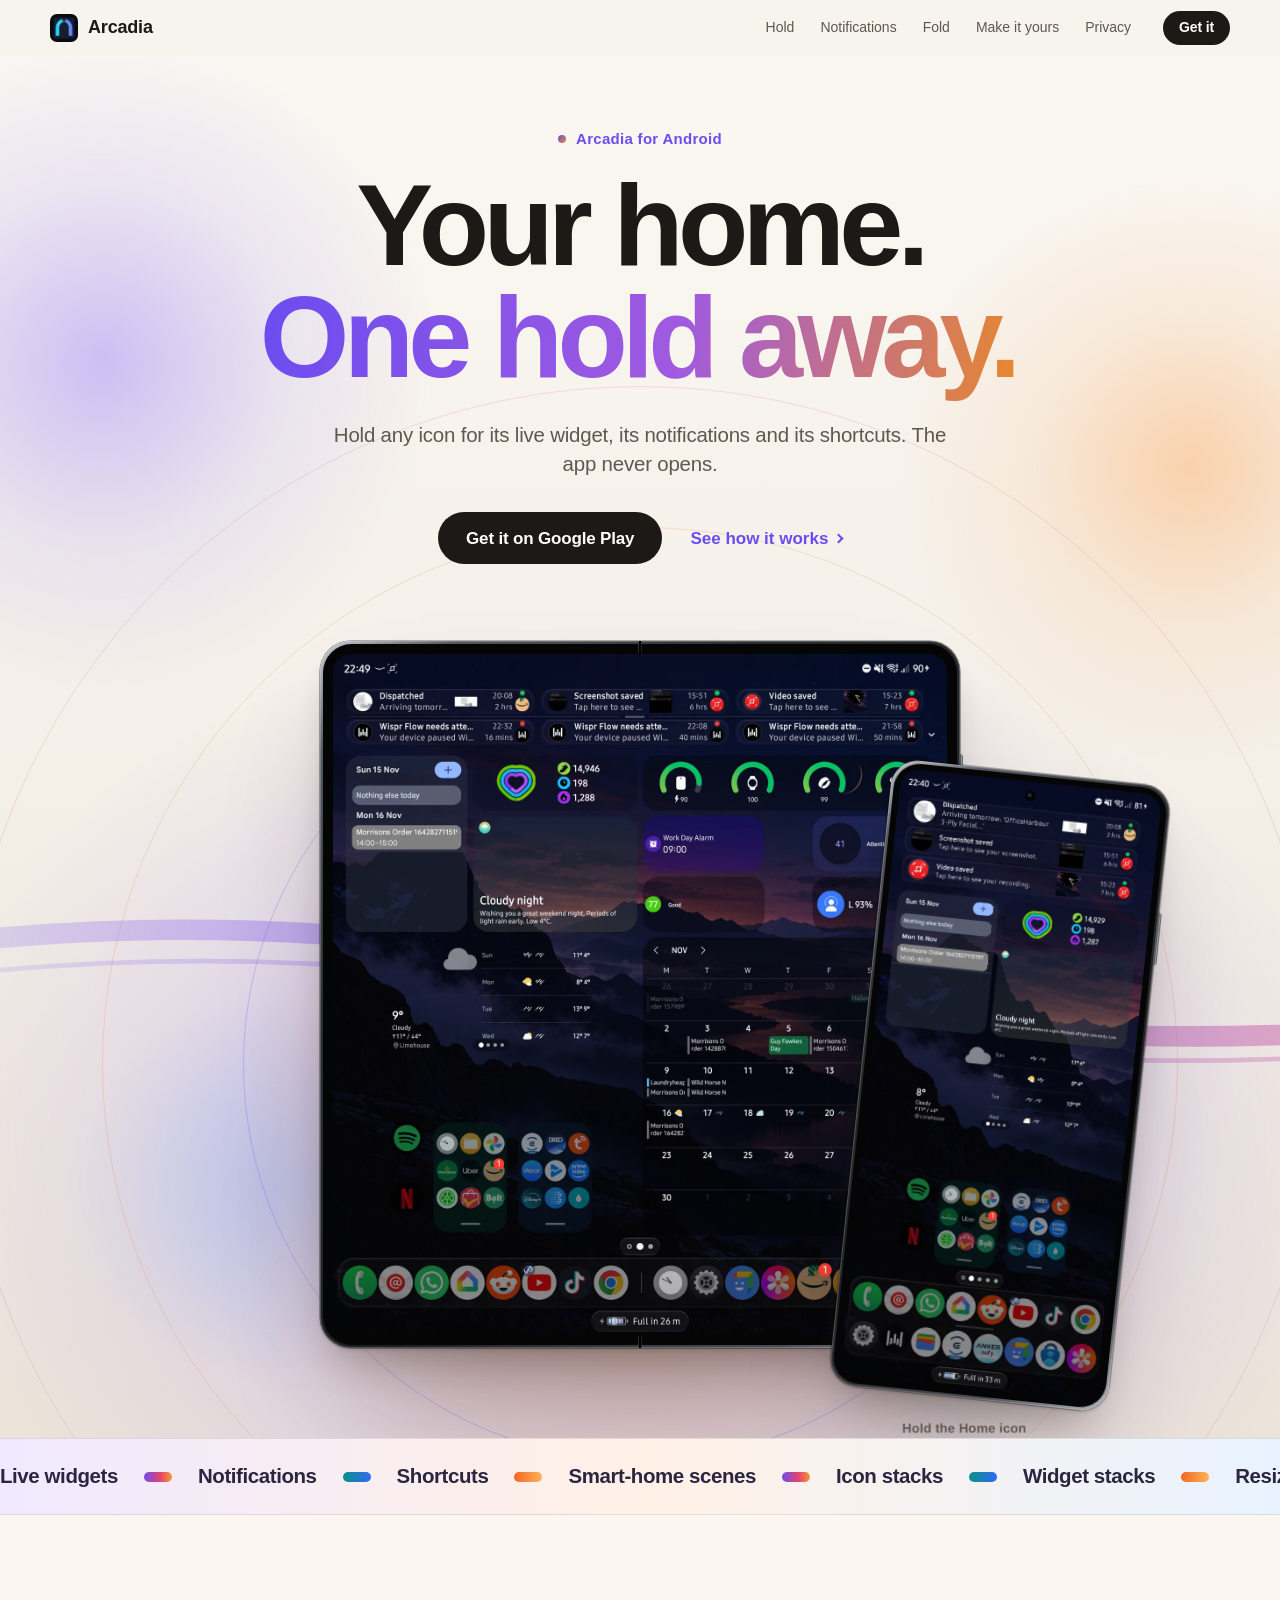
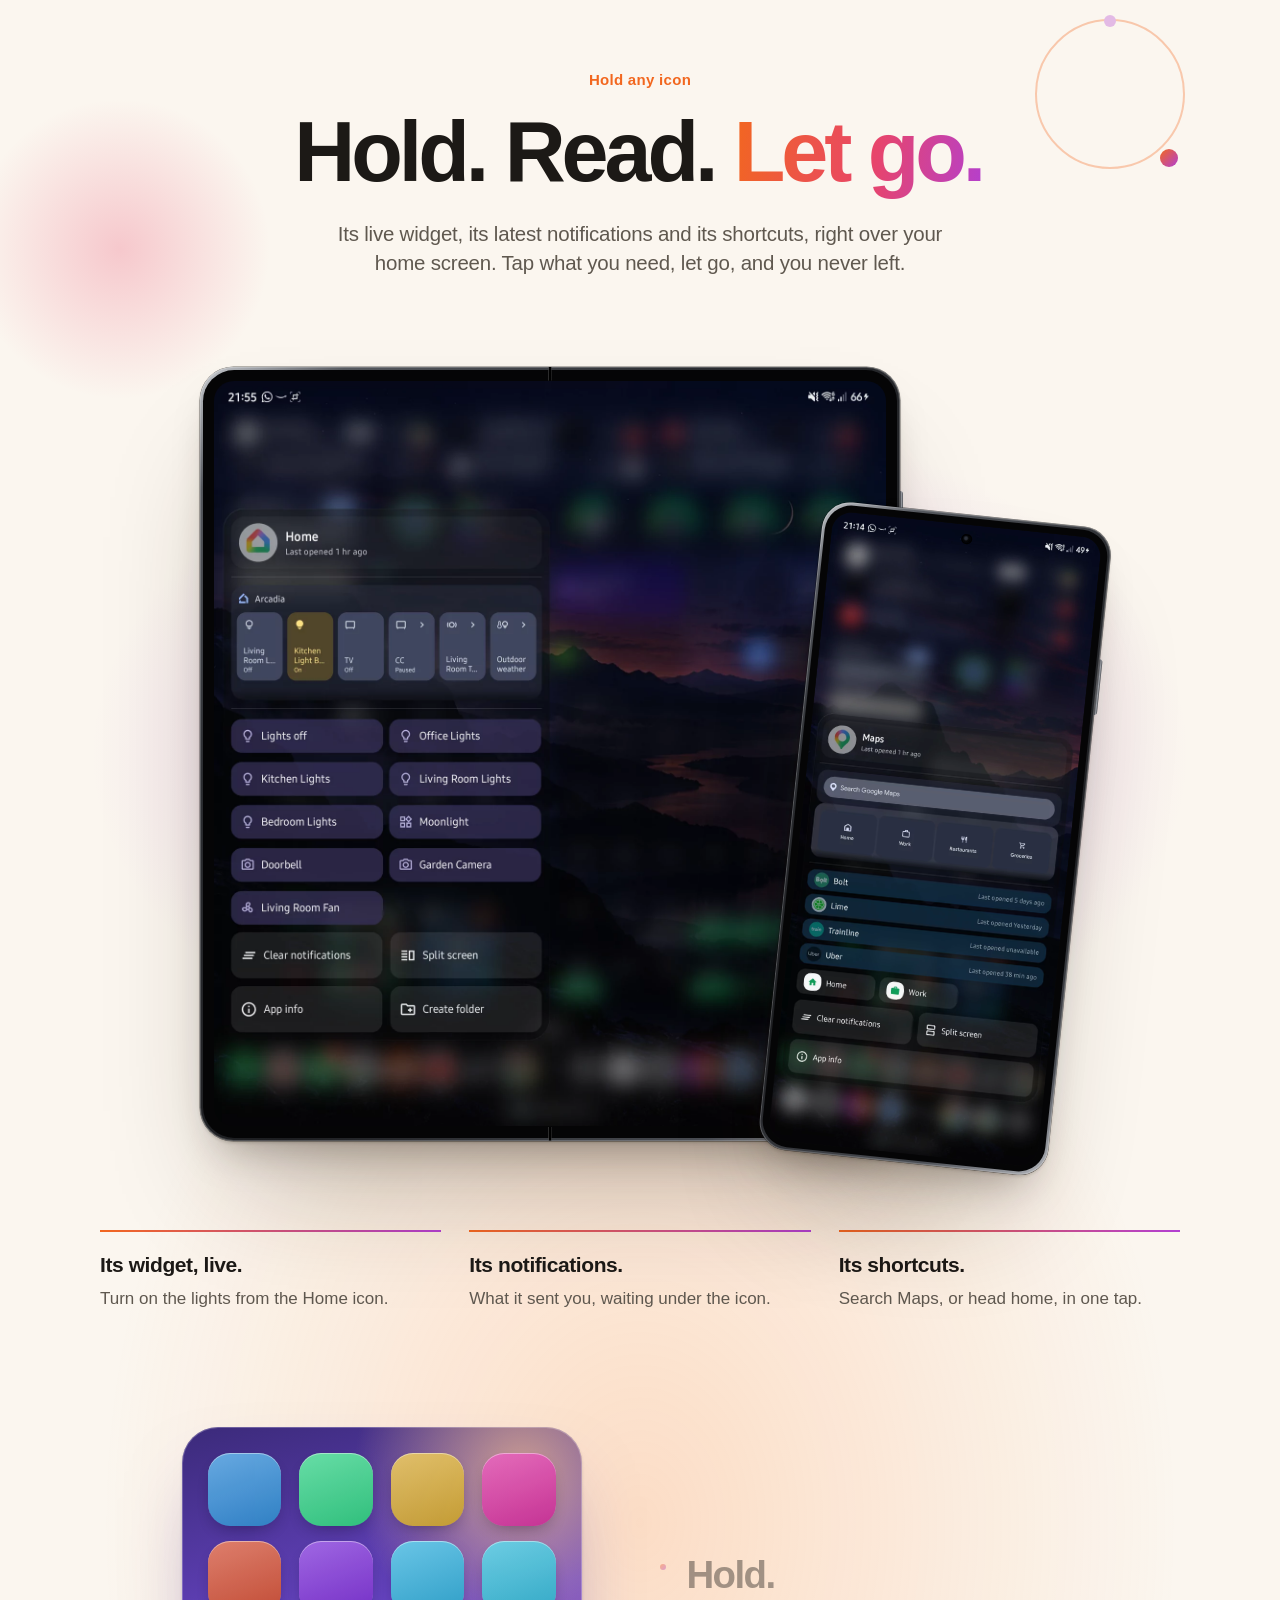
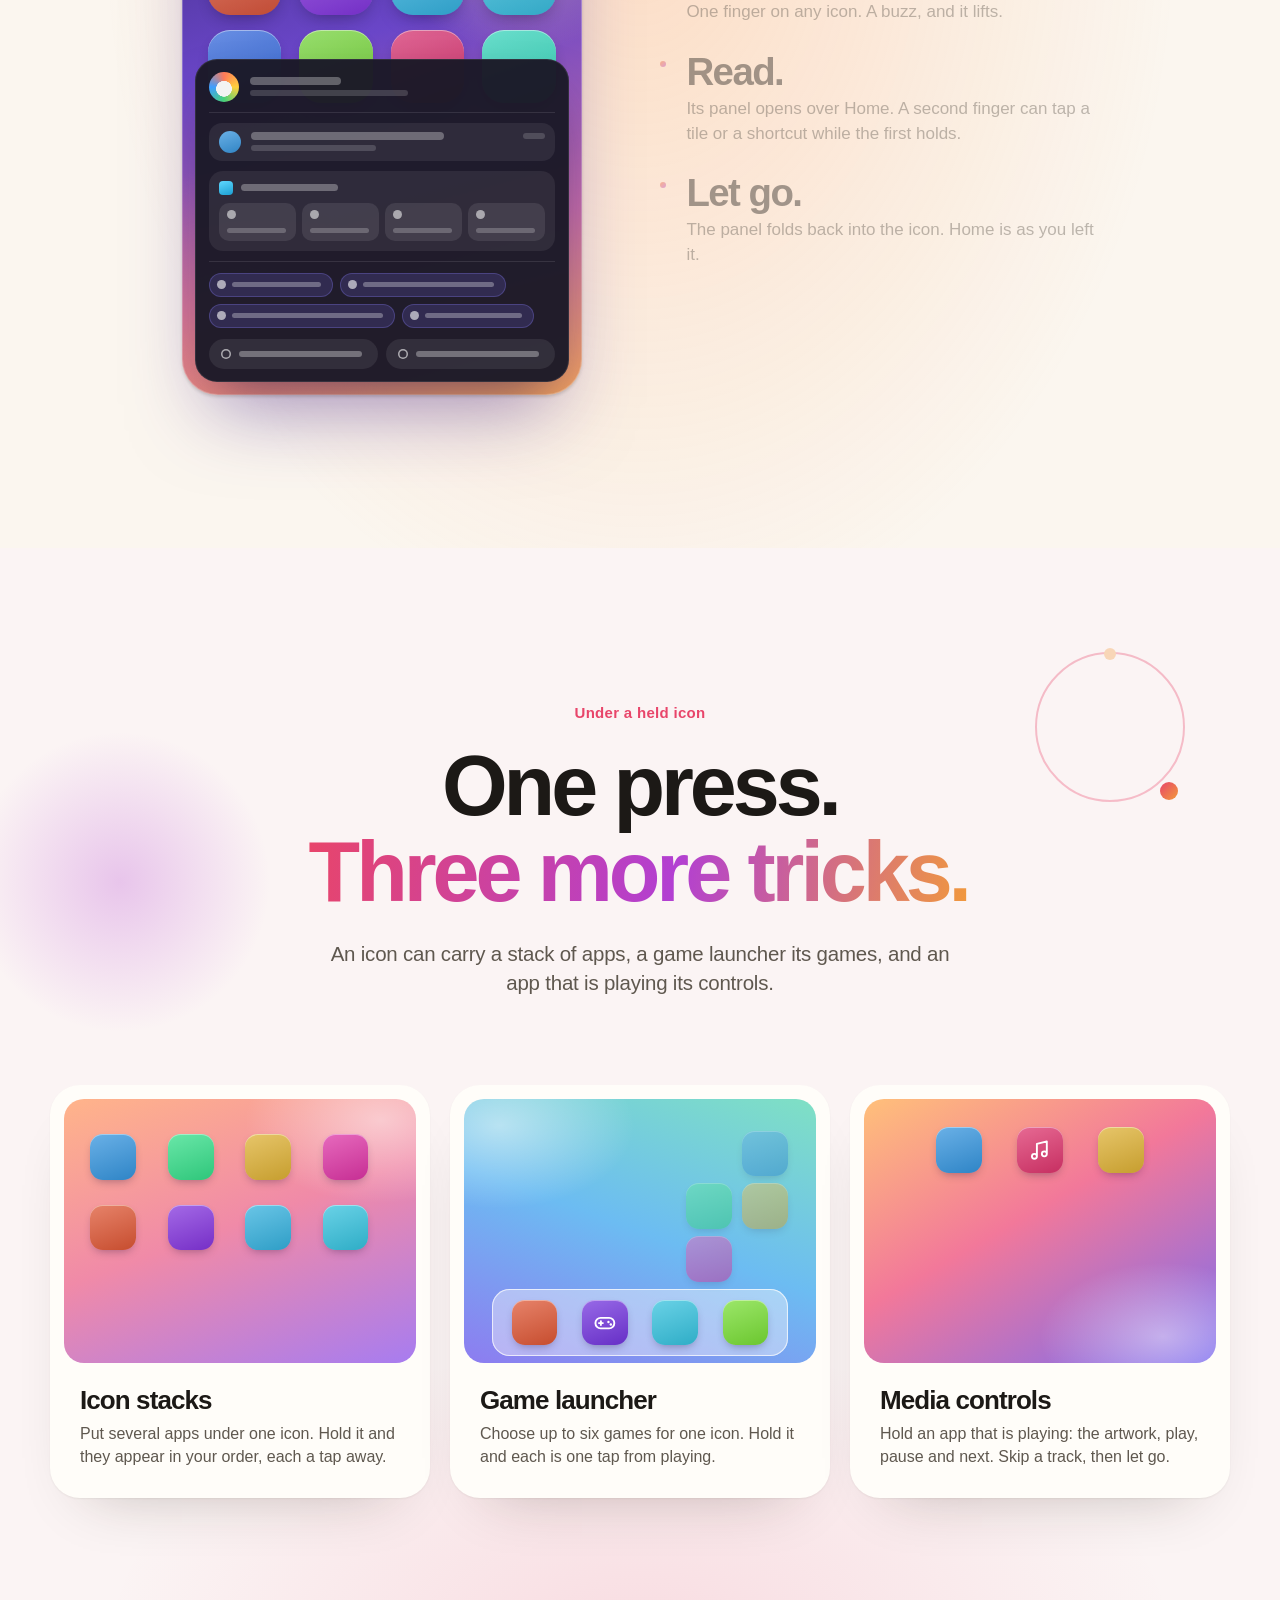
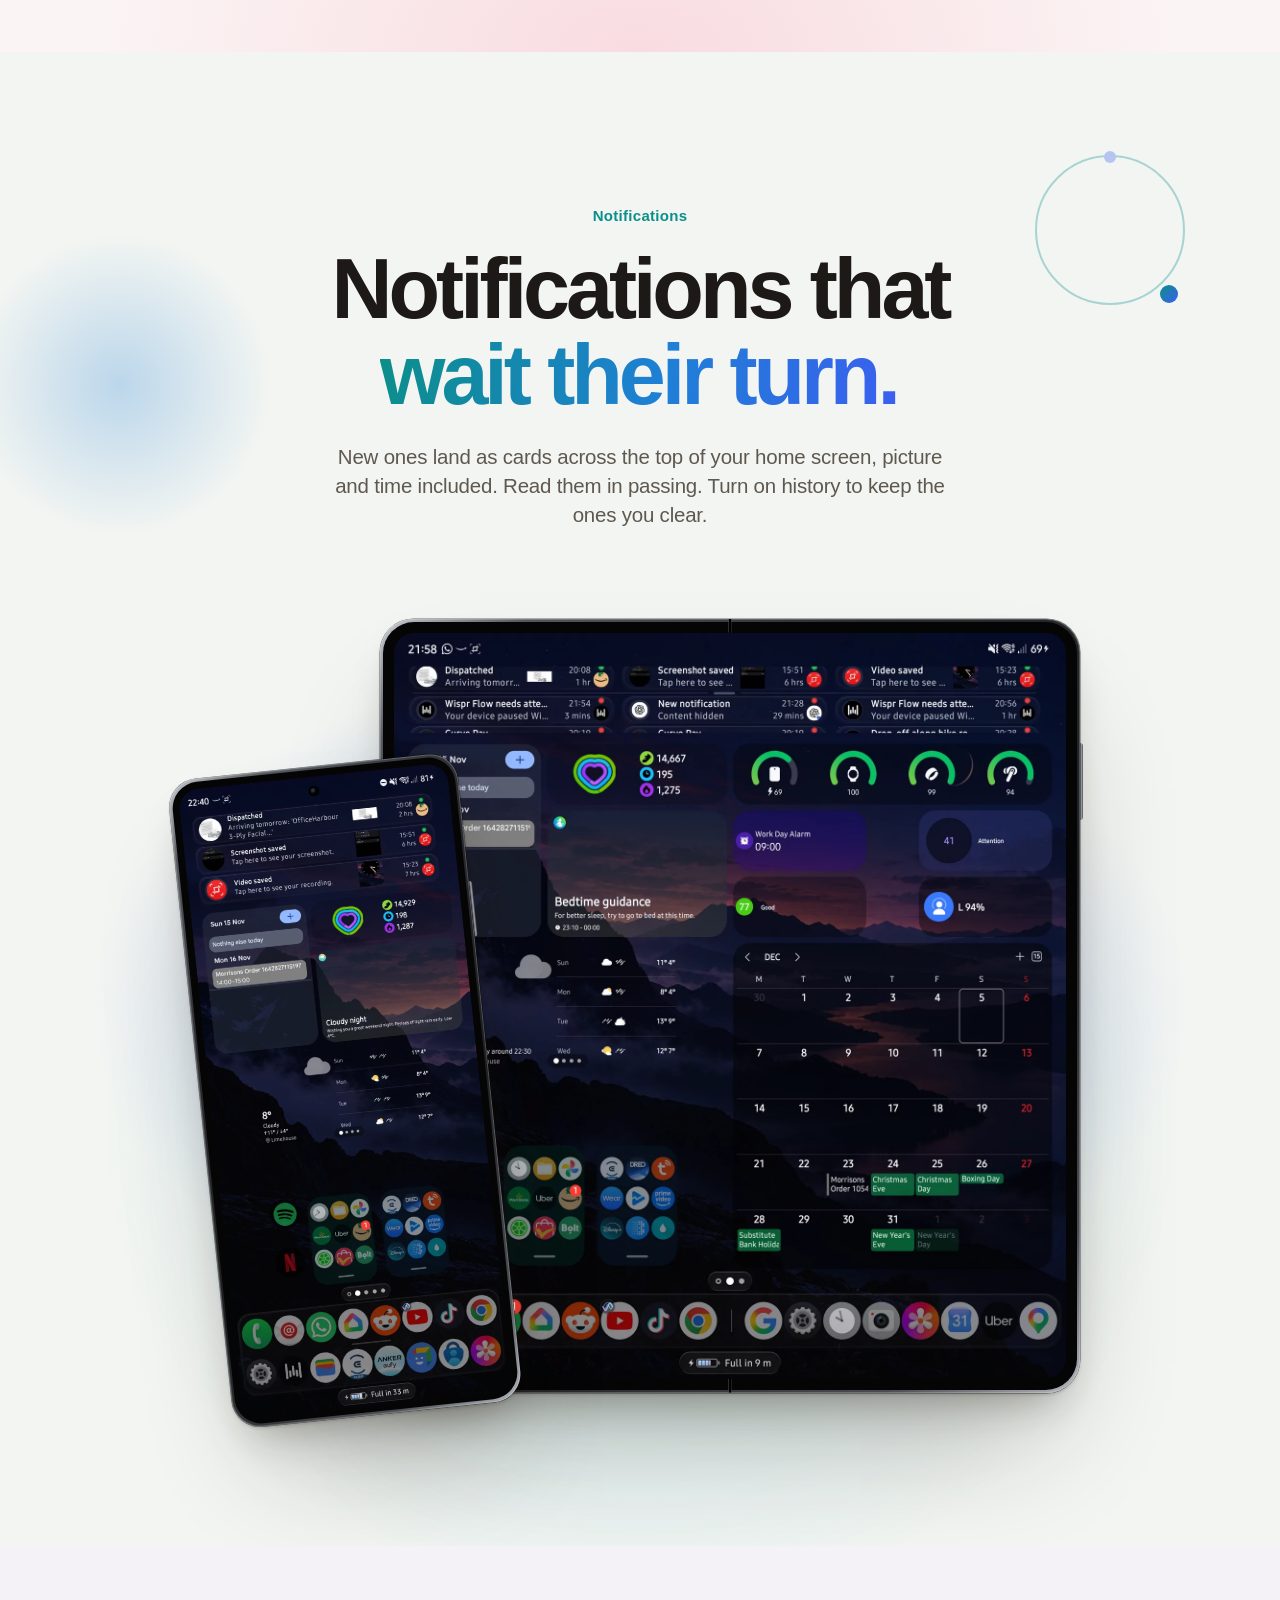
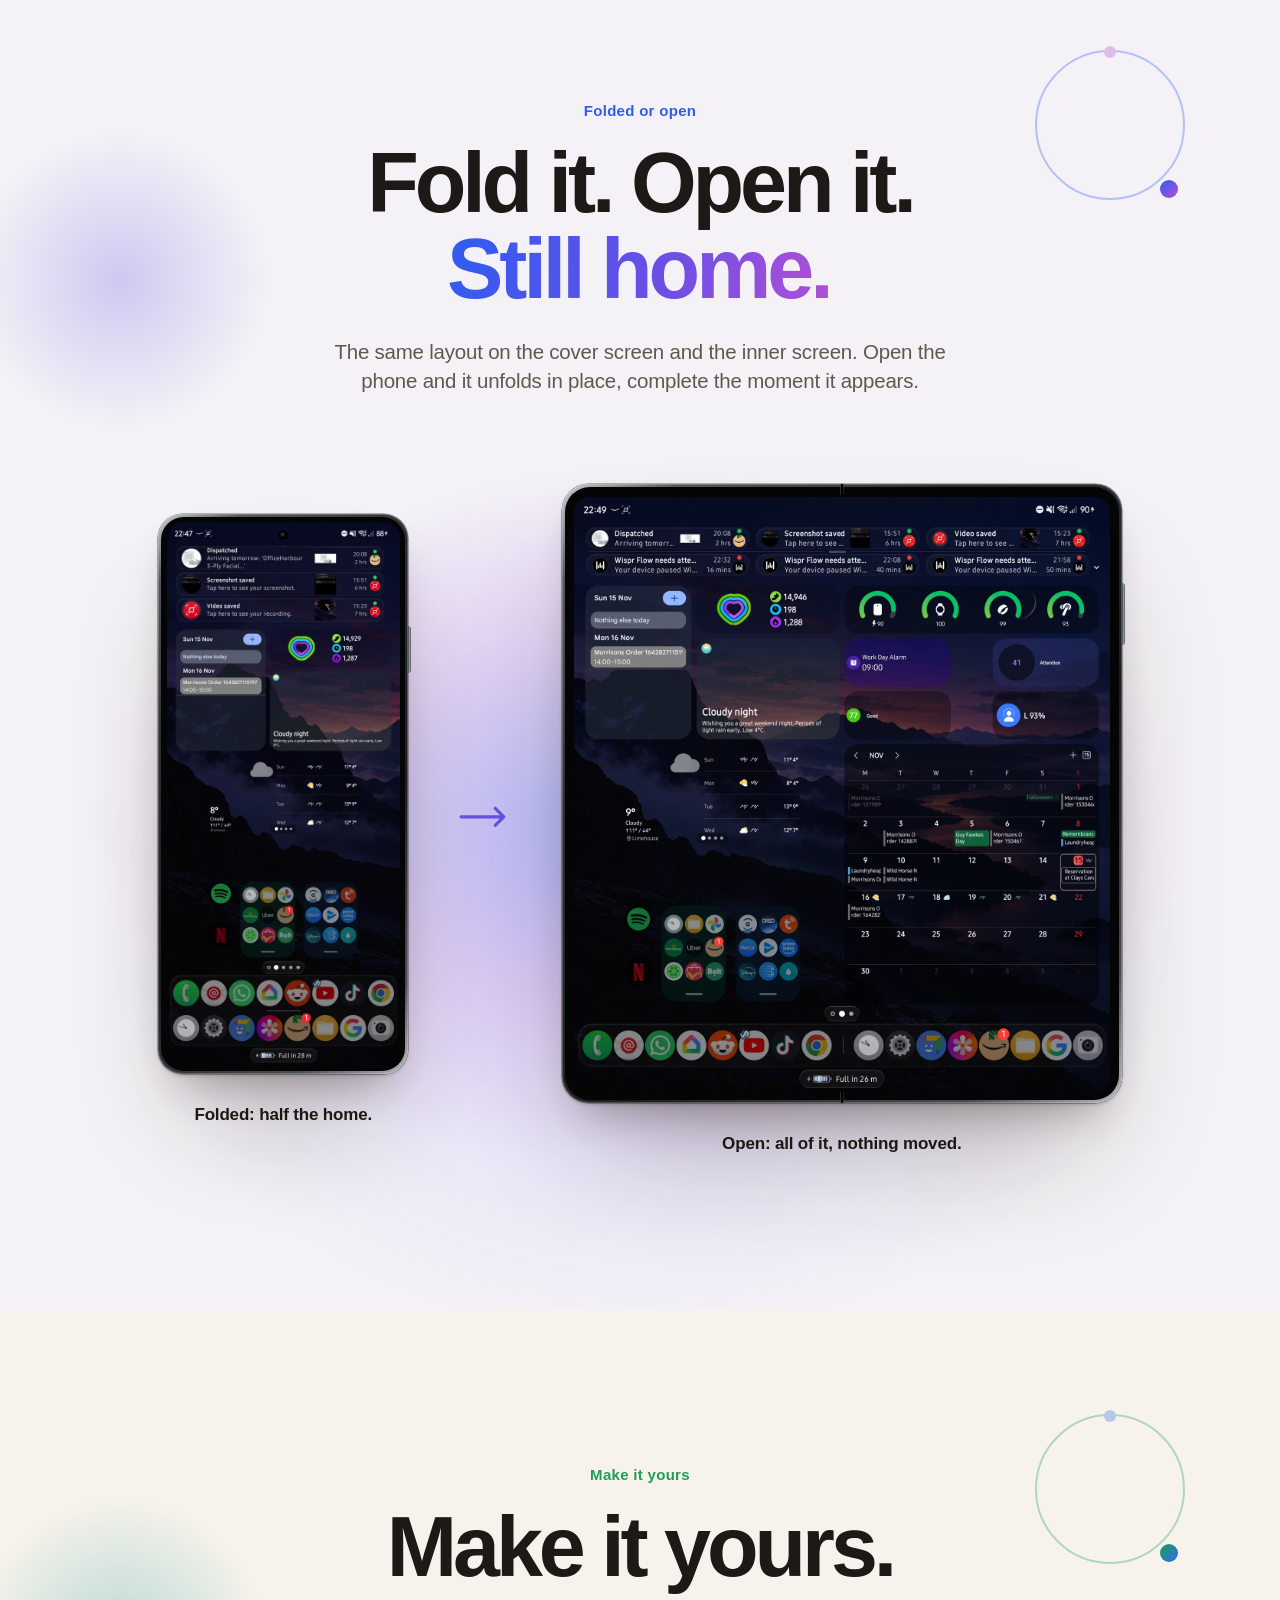
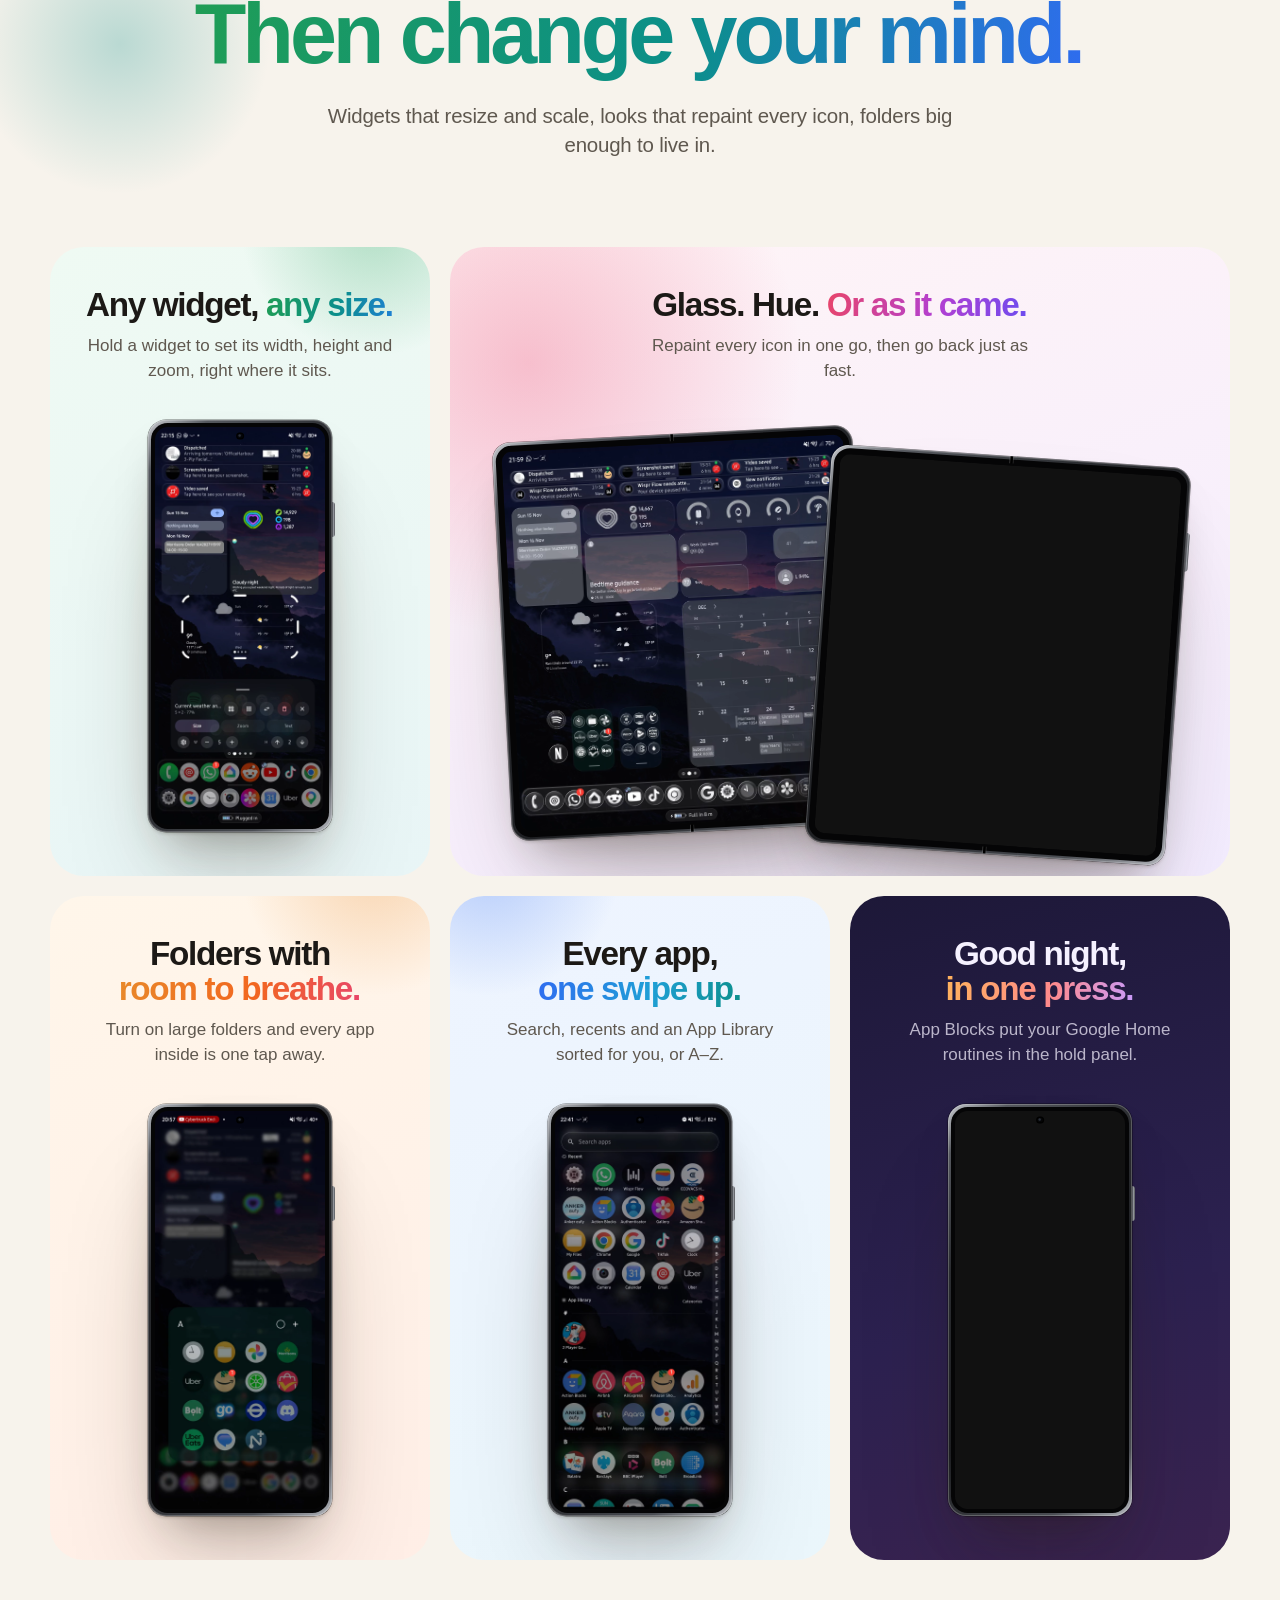
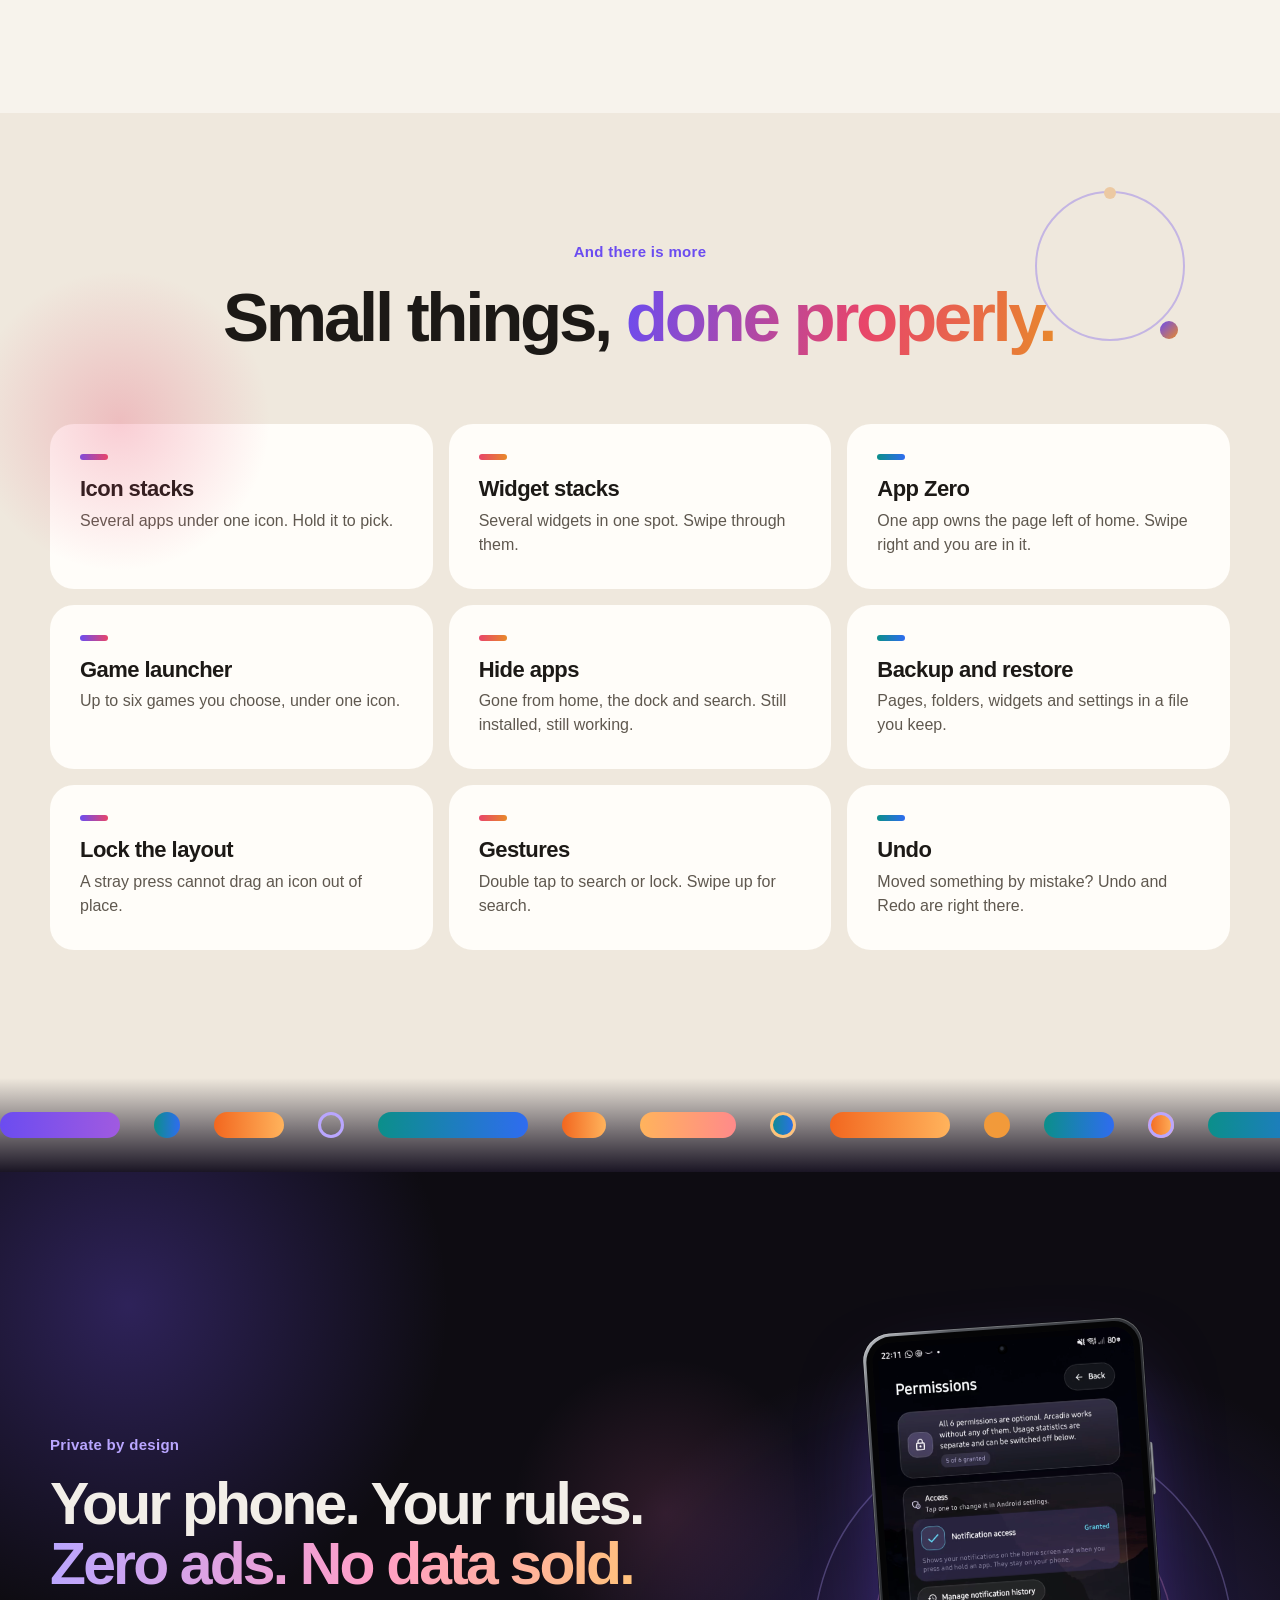
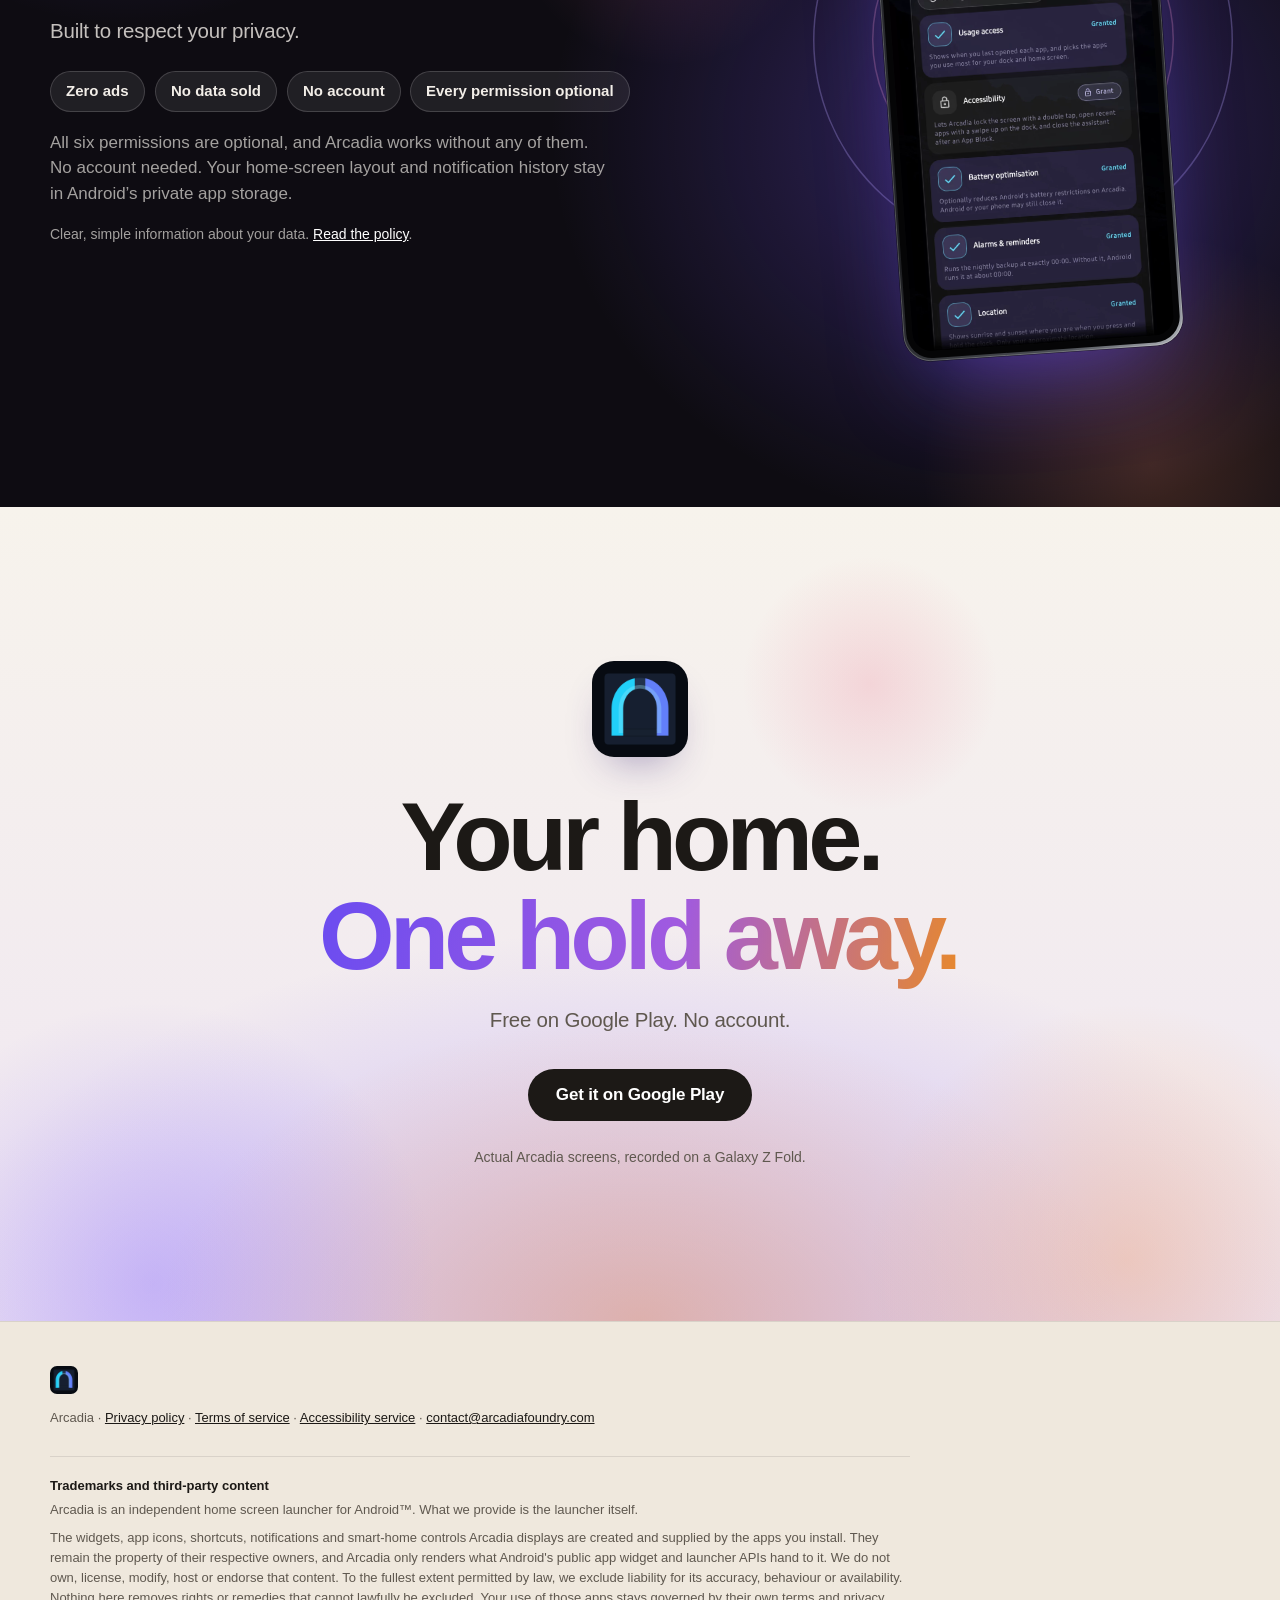
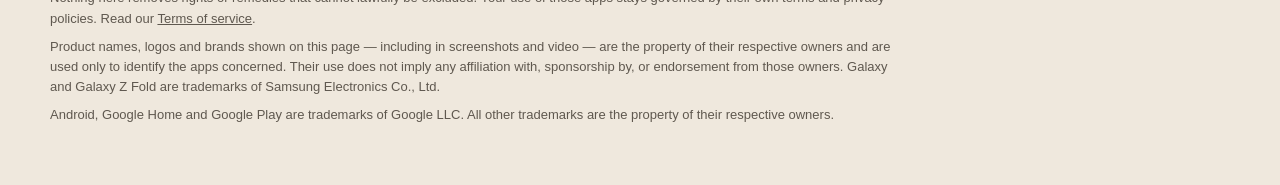
==== commit 5bd15ba3: "Site: take the crease line off the open-Fold pictures The seam Kashim saw down the middle of every u" ====
--- a/index.html
+++ b/index.html
@@ -54,7 +54,7 @@
       </div>
       <div class="dev open hero-open enter">
         <div class="bz"><img src="assets/w44/home-open.webp" width="1400" height="1554" fetchpriority="high"
-          alt="The open screen's home: notification cards across the top, the day's agenda, activity, device batteries, an alarm, the weather and a month calendar, with large folders and the dock"><i class="crease"></i></div>
+          alt="The open screen's home: notification cards across the top, the day's agenda, activity, device batteries, an alarm, the weather and a month calendar, with large folders and the dock"></div>
       </div>
       <!-- The hold, played on the cover phone with two real captures: the home (c01), then the
            same home with the dock's Google Home icon held (c09). A finger lands on the icon, the
@@ -96,7 +96,7 @@
       <span class="glow" aria-hidden="true"></span>
       <div class="dev open big reveal pop">
         <div class="bz"><img src="assets/w44/hold-home-open.webp" width="1400" height="1554" loading="lazy" decoding="async"
-          alt="Google Home held on the open screen: its live device tiles, then scene shortcuts such as Lights off, Kitchen Lights and Moonlight"><i class="crease"></i></div>
+          alt="Google Home held on the open screen: its live device tiles, then scene shortcuts such as Lights off, Kitchen Lights and Moonlight"></div>
       </div>
       <div class="dev cover tilt-r reveal pop d2">
         <div class="bz"><img src="assets/w44/hold-maps-cover.webp" width="720" height="1680" loading="lazy" decoding="async"
@@ -233,7 +233,7 @@
       </div>
       <div class="dev open big reveal pop d2">
         <div class="bz"><img src="assets/w44/strip-open.webp" width="1400" height="1554" loading="lazy" decoding="async"
-          alt="The open screen with its notification cards scrolled back to older ones, above the widgets and the dock"><i class="crease"></i></div>
+          alt="The open screen with its notification cards scrolled back to older ones, above the widgets and the dock"></div>
       </div>
     </div>
   </section>
@@ -265,7 +265,7 @@
       <figure class="fold-step reveal pop d2">
         <div class="dev open">
           <div class="bz"><img src="assets/w44/home-open.webp" width="1400" height="1554" loading="lazy" decoding="async"
-            alt="The same home on the open screen, both halves at once"><i class="crease"></i></div>
+            alt="The same home on the open screen, both halves at once"></div>
         </div>
         <figcaption>Open: all of it, nothing moved.</figcaption>
       </figure>
@@ -294,9 +294,9 @@
           <p>Repaint every icon in one go, then go back just as fast.</p></div>
         <div class="looks">
           <div class="dev open"><div class="bz"><img src="assets/w44/look-glass-open.webp" width="1400" height="1554" loading="lazy" decoding="async"
-            alt="The open home in the Glass look: every icon clear glass over the wallpaper"><i class="crease"></i></div></div>
+            alt="The open home in the Glass look: every icon clear glass over the wallpaper"></div></div>
           <div class="dev open"><div class="bz"><img src="assets/w44/look-hue-open.webp" width="1400" height="1554" loading="lazy" decoding="async"
-            alt="The open home in the Hue look: every icon tinted one colour"><i class="crease"></i></div></div>
+            alt="The open home in the Hue look: every icon tinted one colour"></div></div>
         </div>
       </article>
 
--- a/style.css
+++ b/style.css
@@ -3,7 +3,8 @@
    Paper tones throughout, one vivid accent family per section drawn from the screens,
    a dark privacy section. No web fonts, no libraries, no blur anywhere.
    Device frames match the Play v2 slides (play/html-20261115-v2): metal edge, black bezel,
-   the capture at its own aspect, hinge marks on the open Fold. */
+   the capture at its own aspect, hinge marks on the open Fold's frame. Nothing is drawn over a
+   screen: the captures are shown as they are (W48 took out a crease line that read as a seam). */
 
 :root {
   --paper: #f7f3ec;
@@ -106,11 +107,6 @@
   background:
     linear-gradient(90deg, rgba(255, 255, 255, .28), #000 30%, #000 70%, rgba(255, 255, 255, .18)) top / 100% 1.75% no-repeat,
     linear-gradient(90deg, rgba(255, 255, 255, .28), #000 30%, #000 70%, rgba(255, 255, 255, .18)) bottom / 100% 1.75% no-repeat;
-}
-/* The inner screen's crease: a hairline of light, as a real panel catches it. */
-.dev .crease {
-  position: absolute; left: 50%; top: 1.65%; bottom: 1.65%; width: 2px; margin-left: -1px; pointer-events: none;
-  background: linear-gradient(180deg, transparent, rgba(255, 255, 255, .07) 20%, rgba(255, 255, 255, .07) 80%, transparent);
 }
 .dev .cam {
   position: absolute; left: 50%; top: 2.72%; width: 2.65%; aspect-ratio: 1; transform: translateX(-50%); border-radius: 50%;
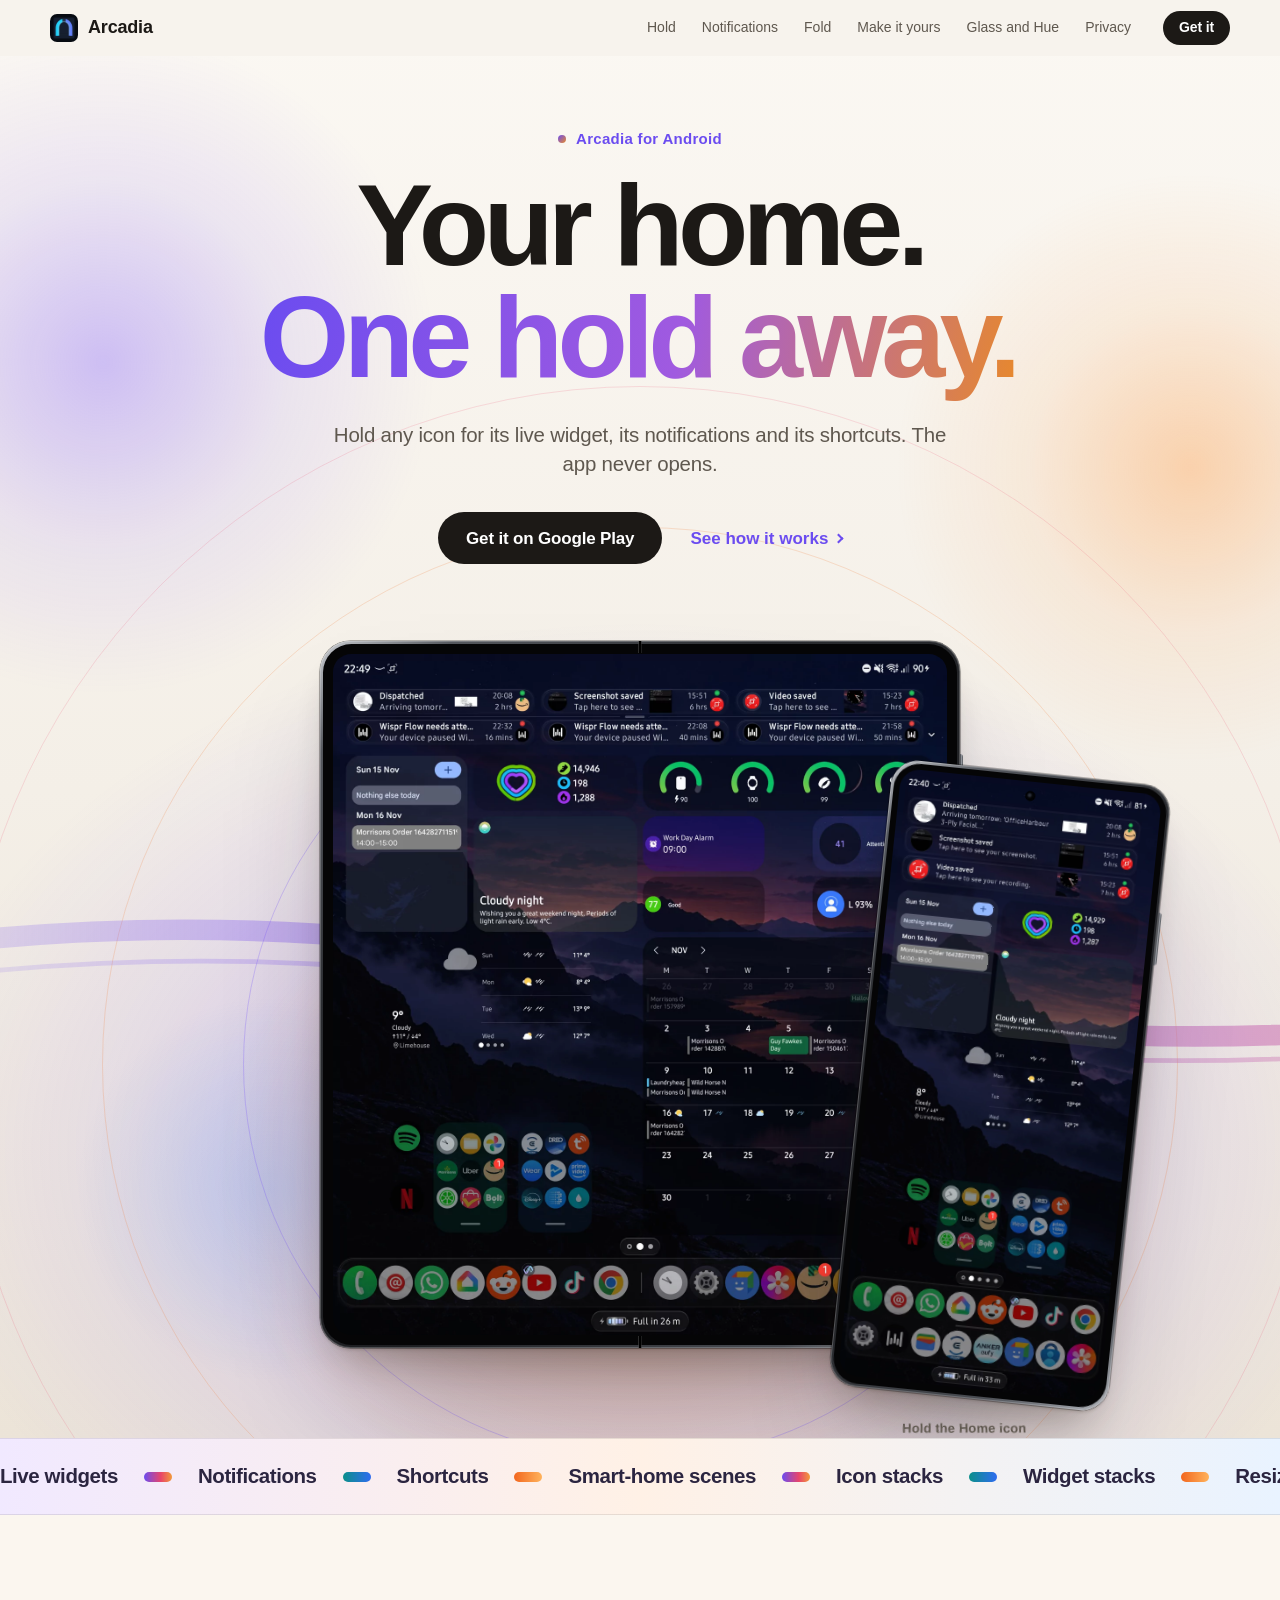
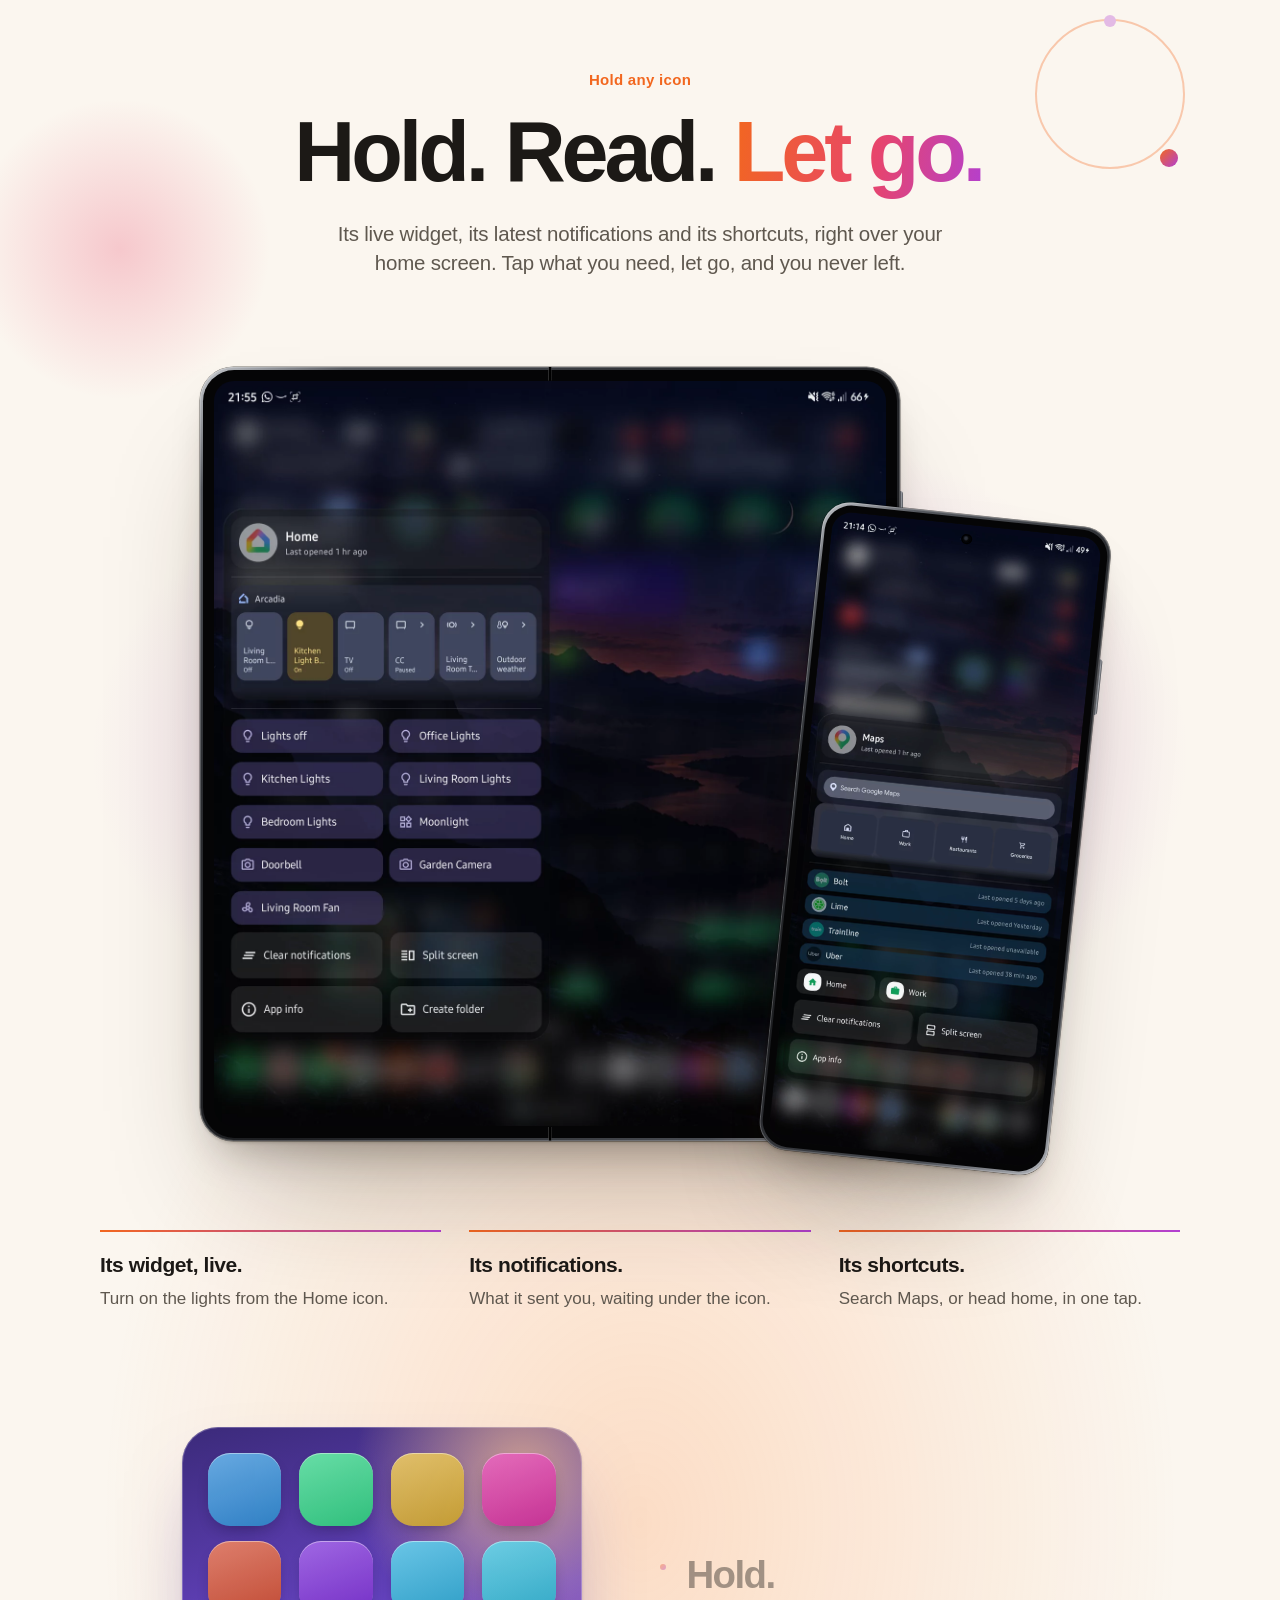
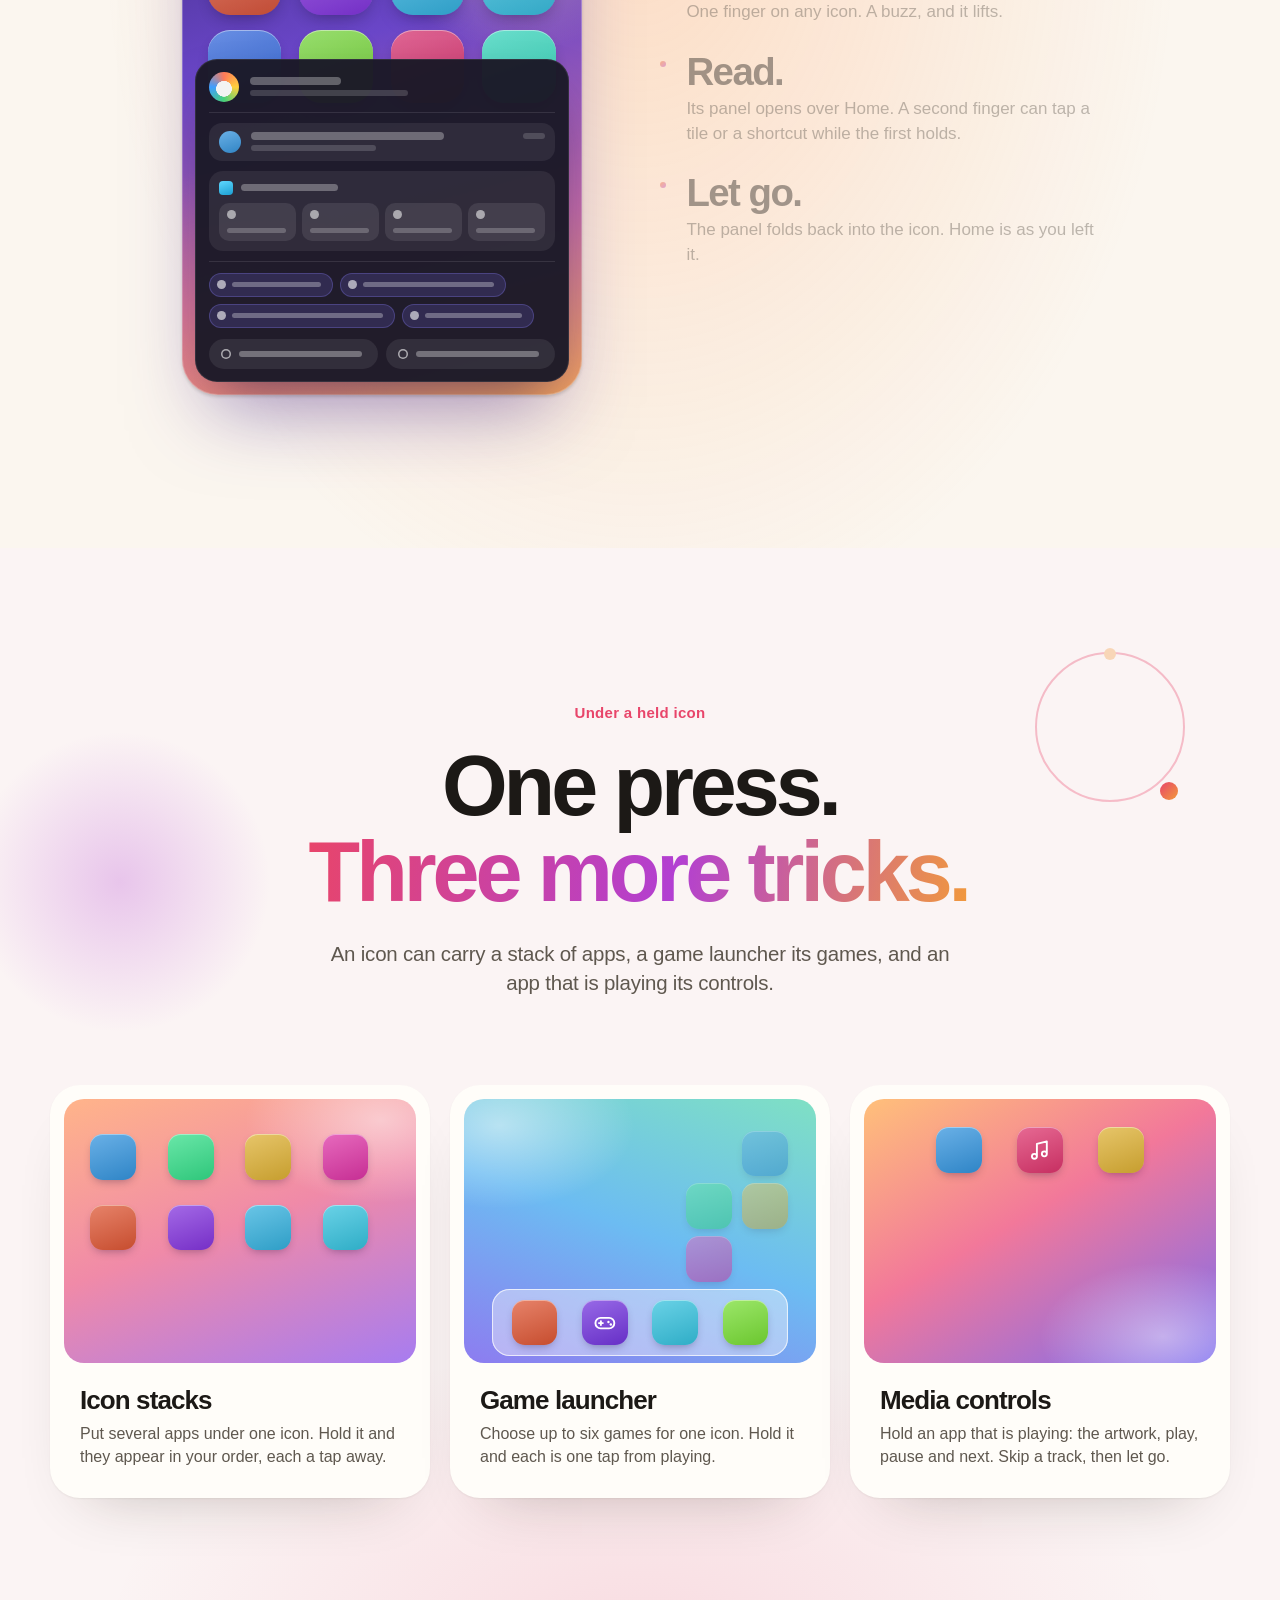
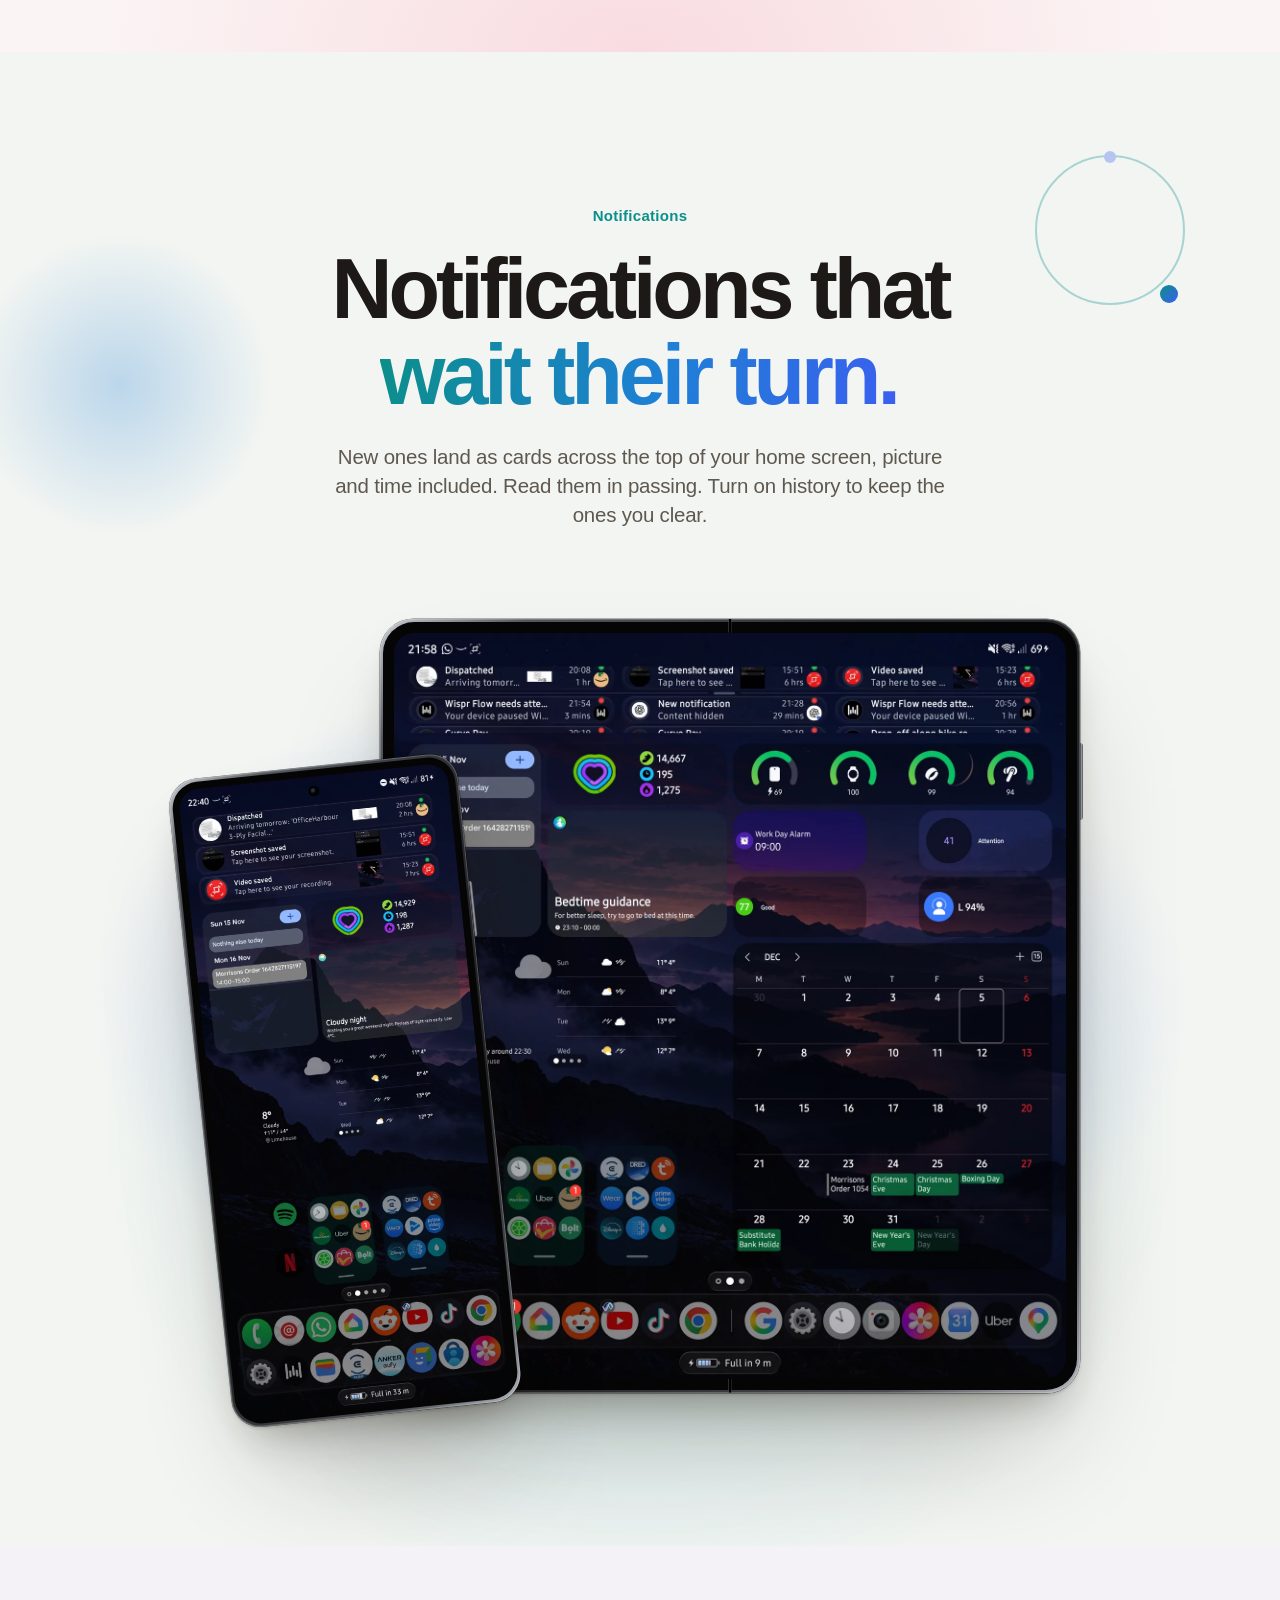
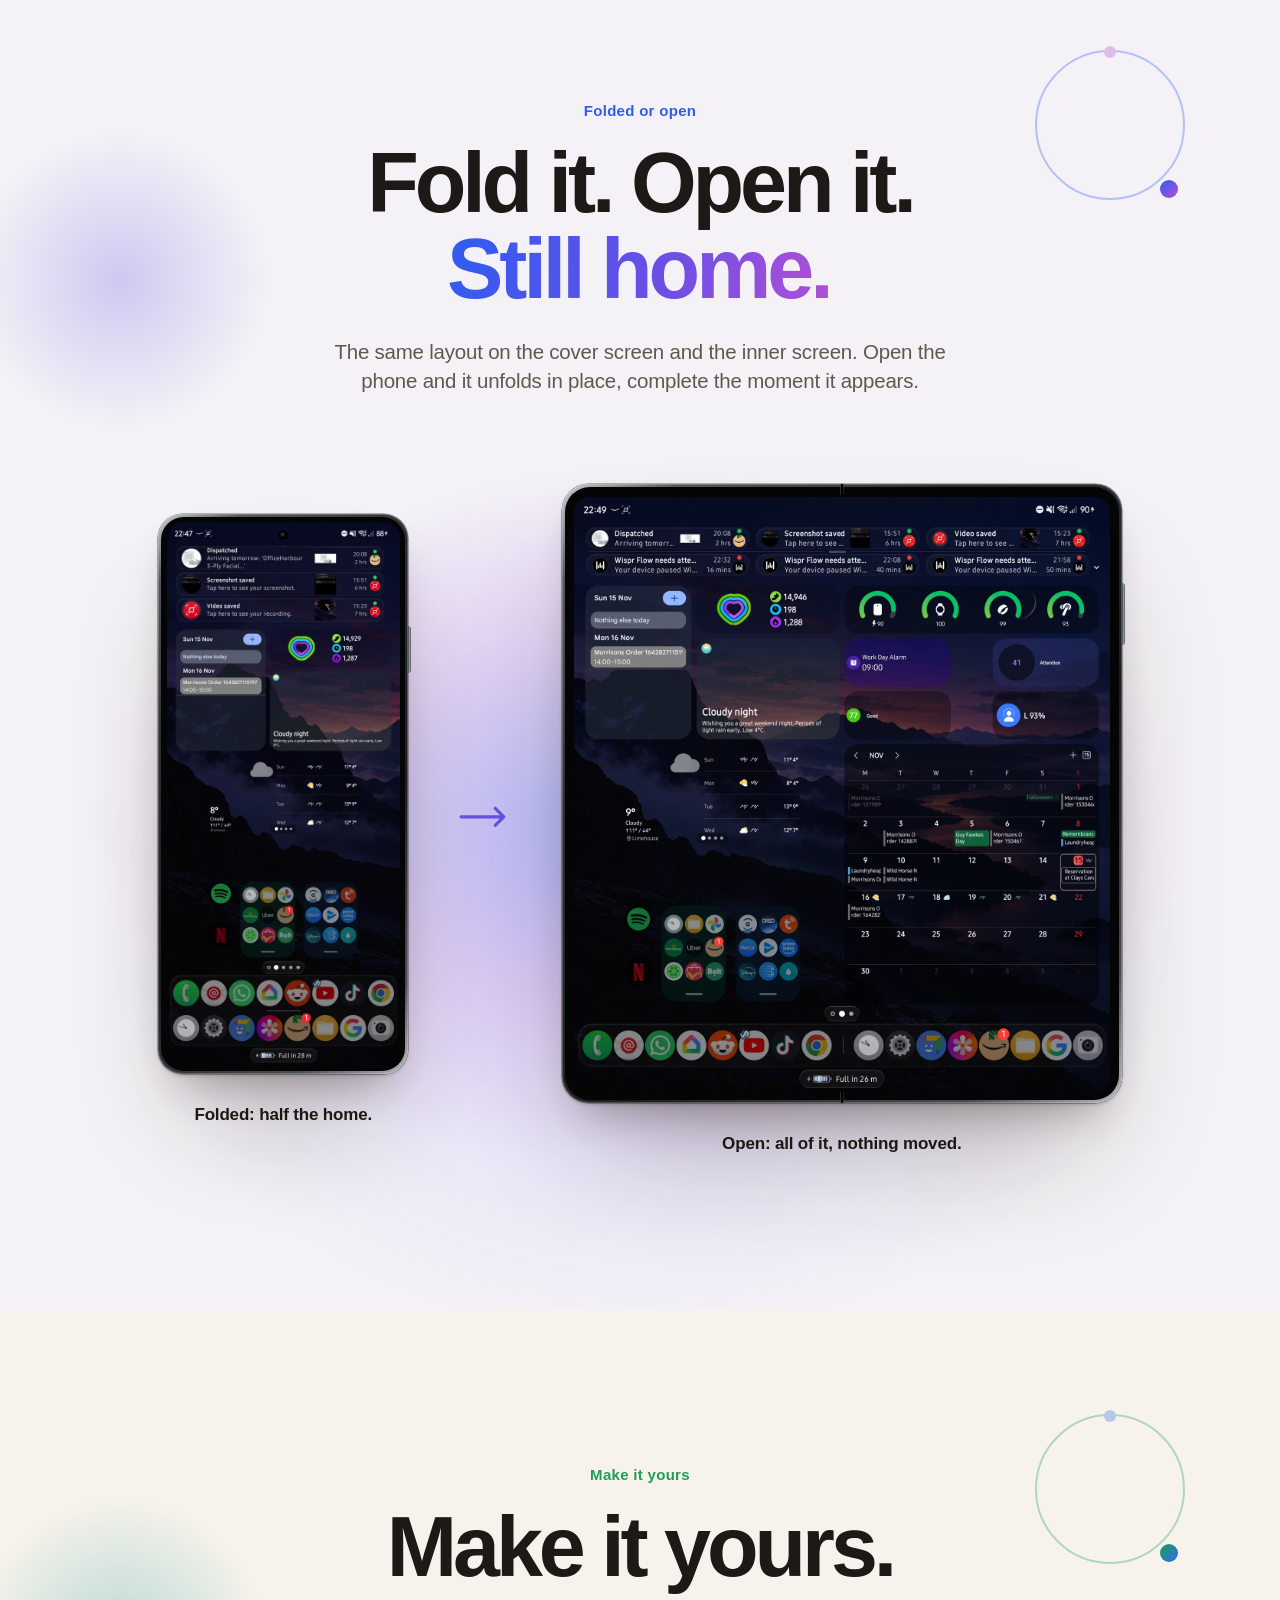
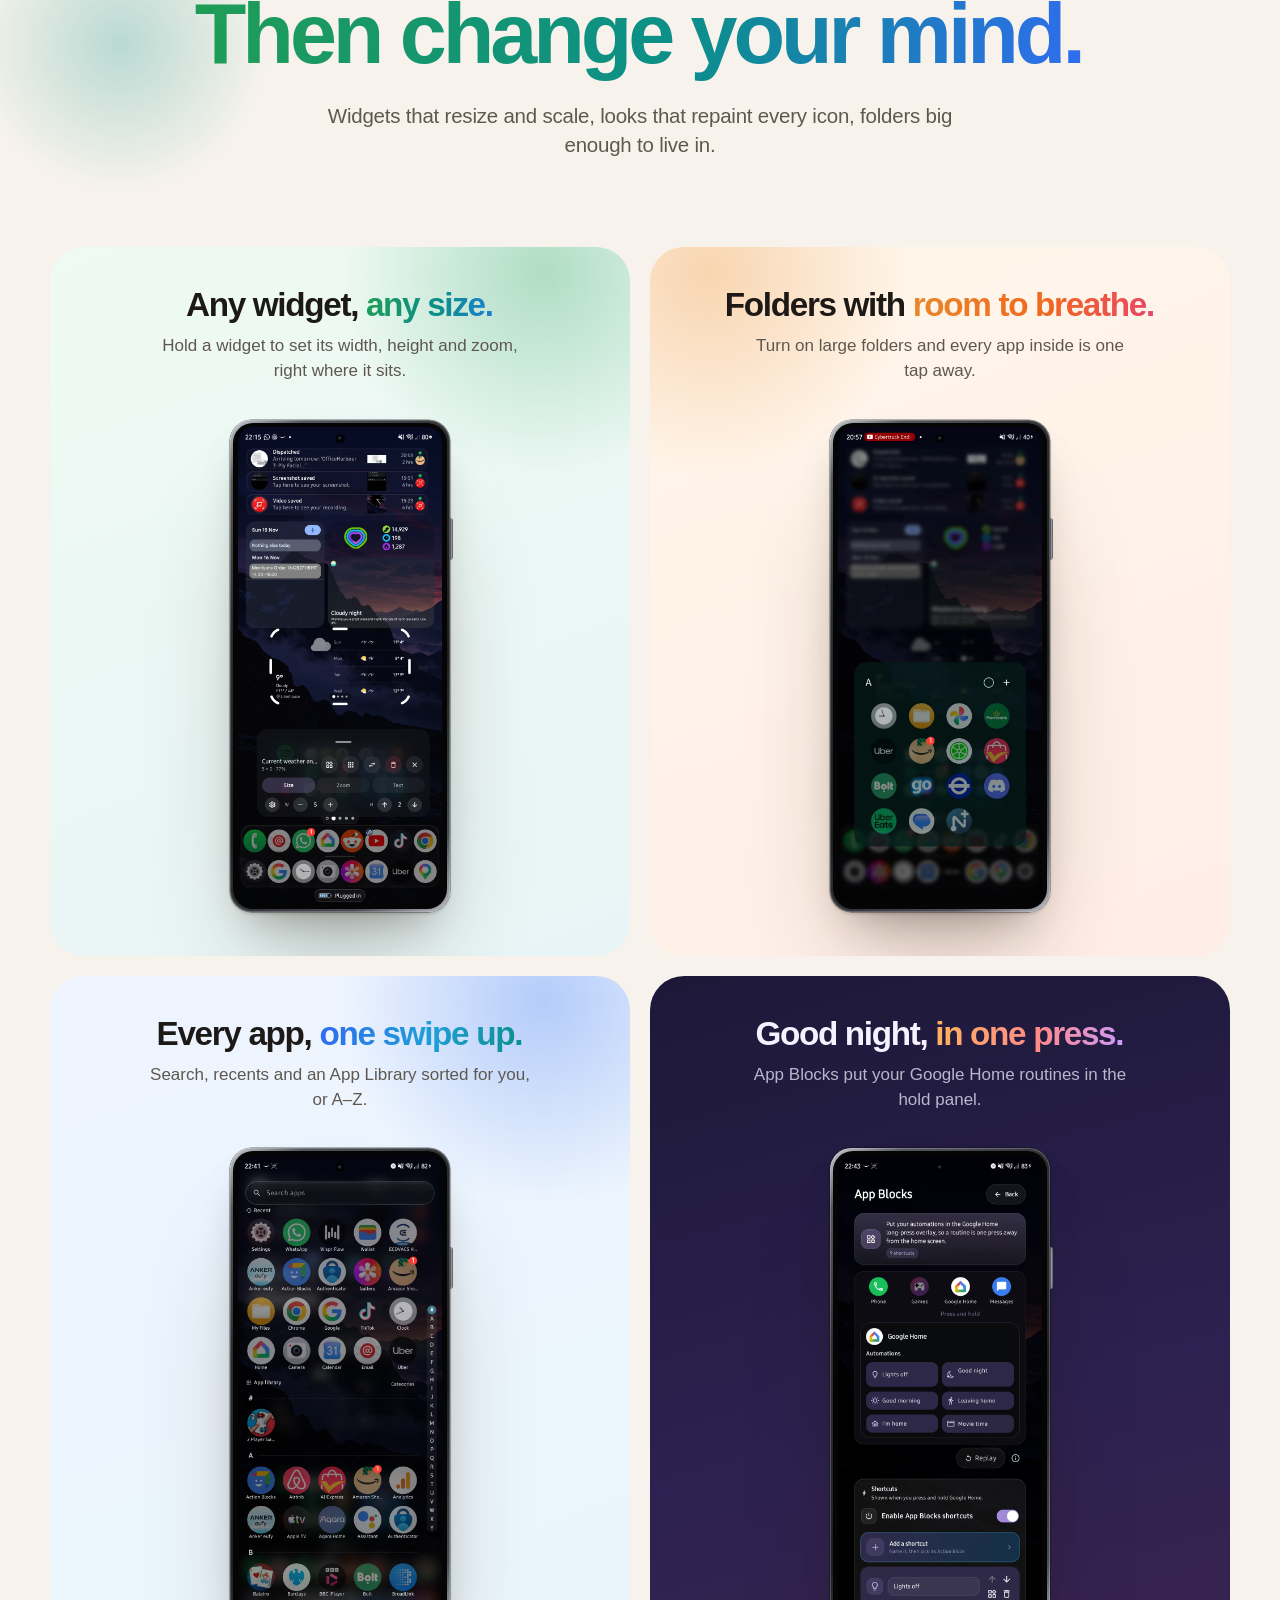
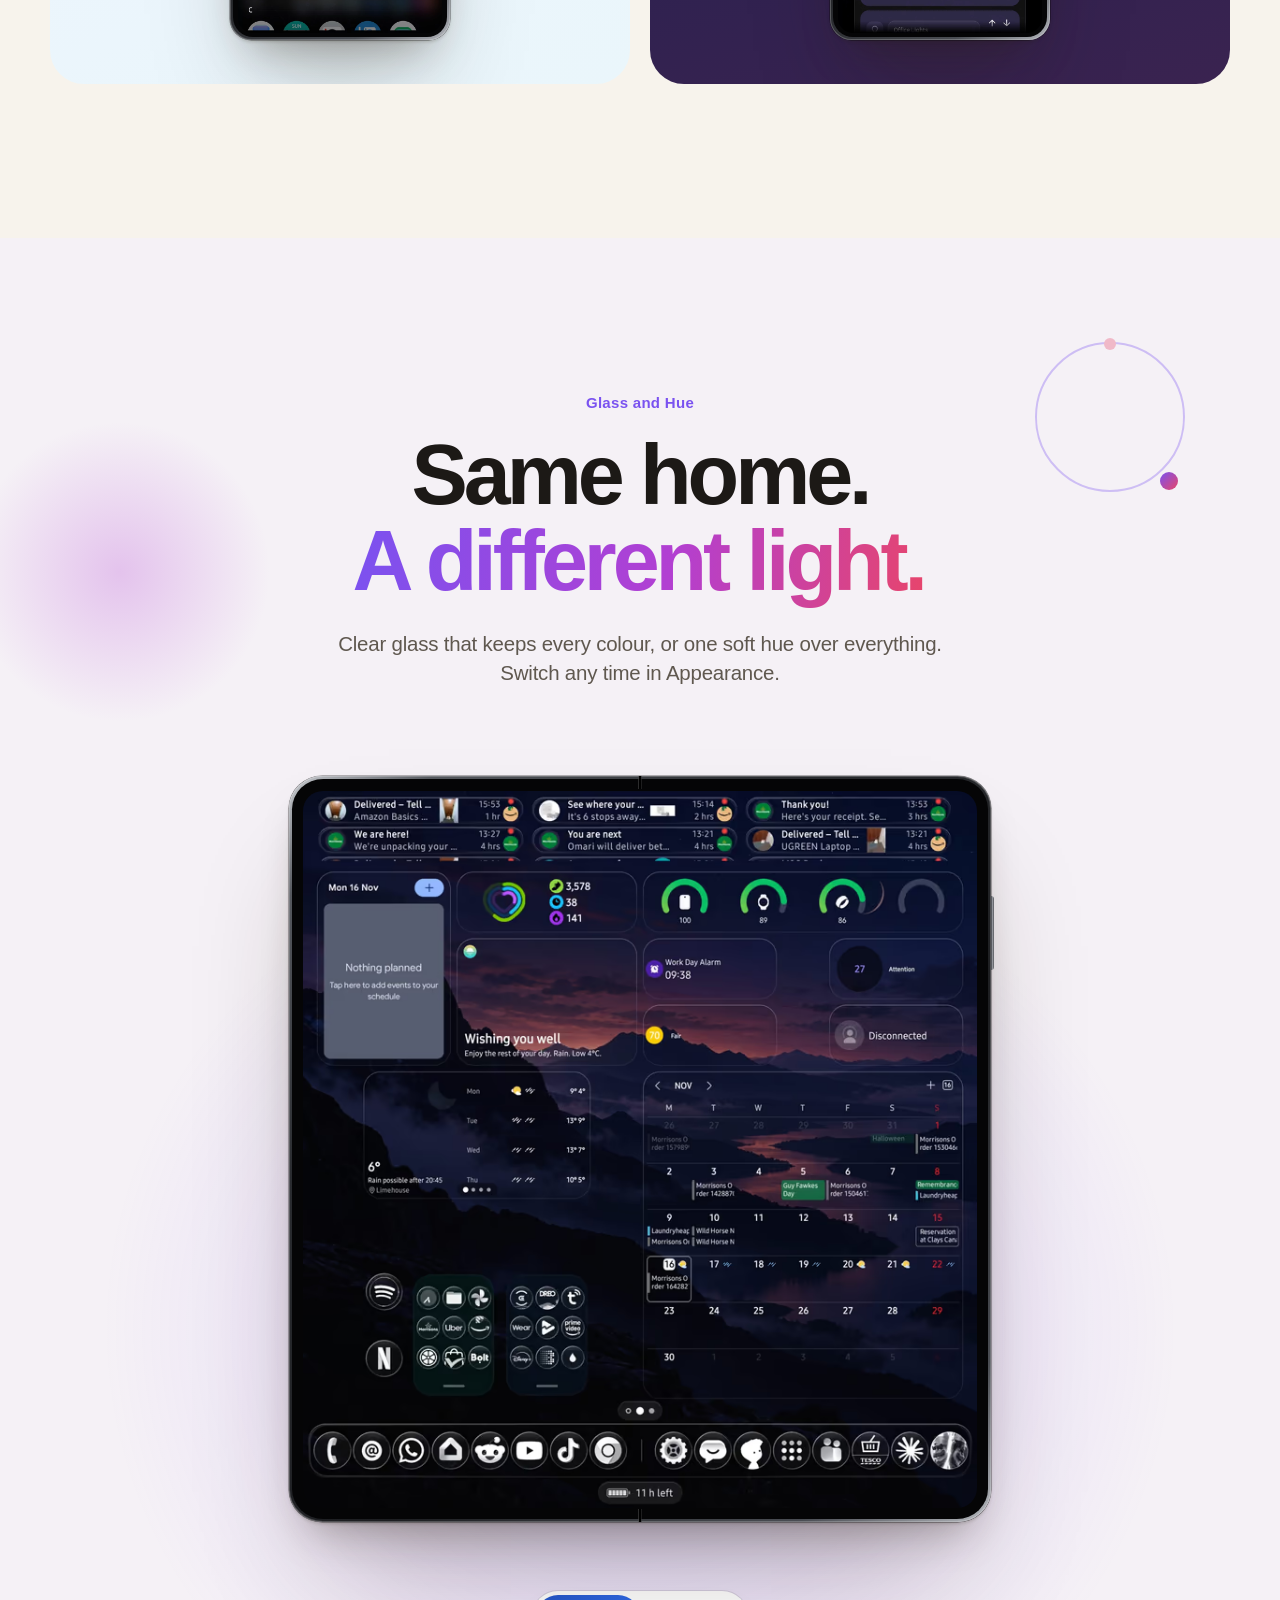
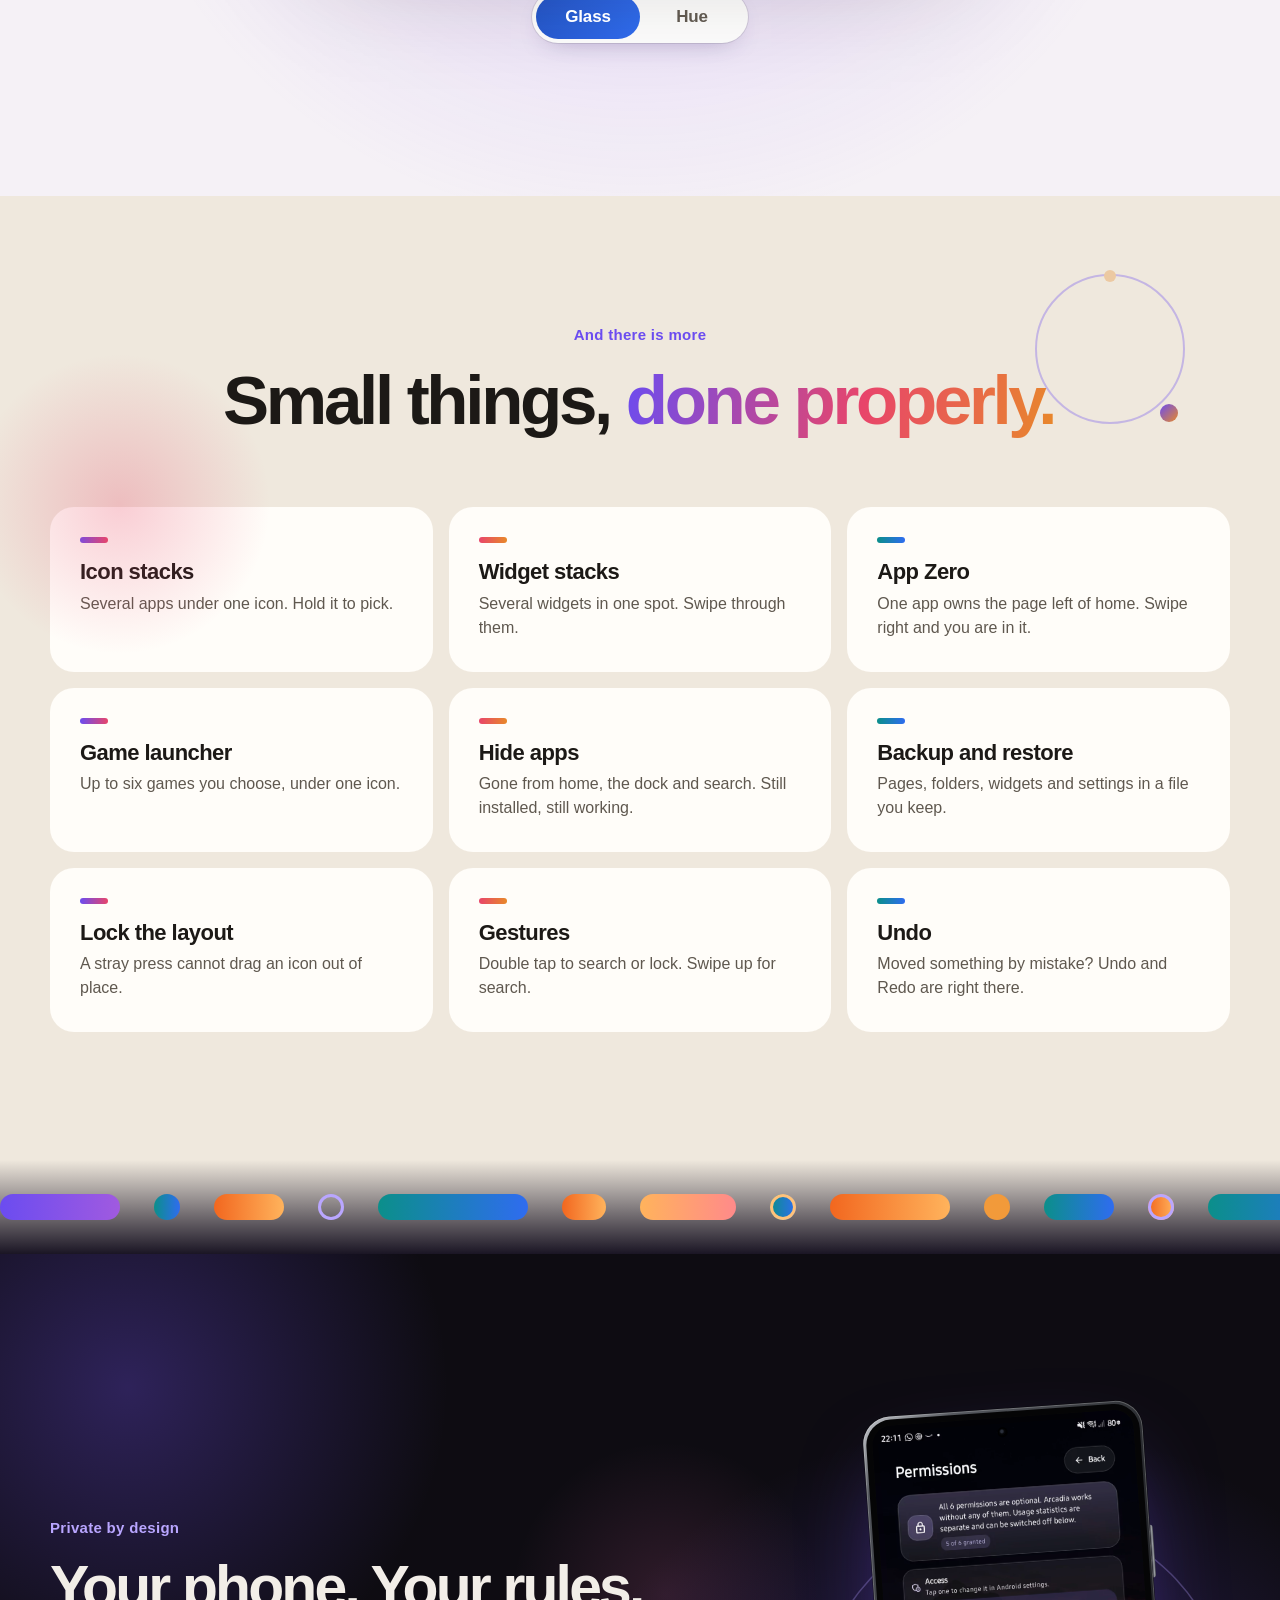
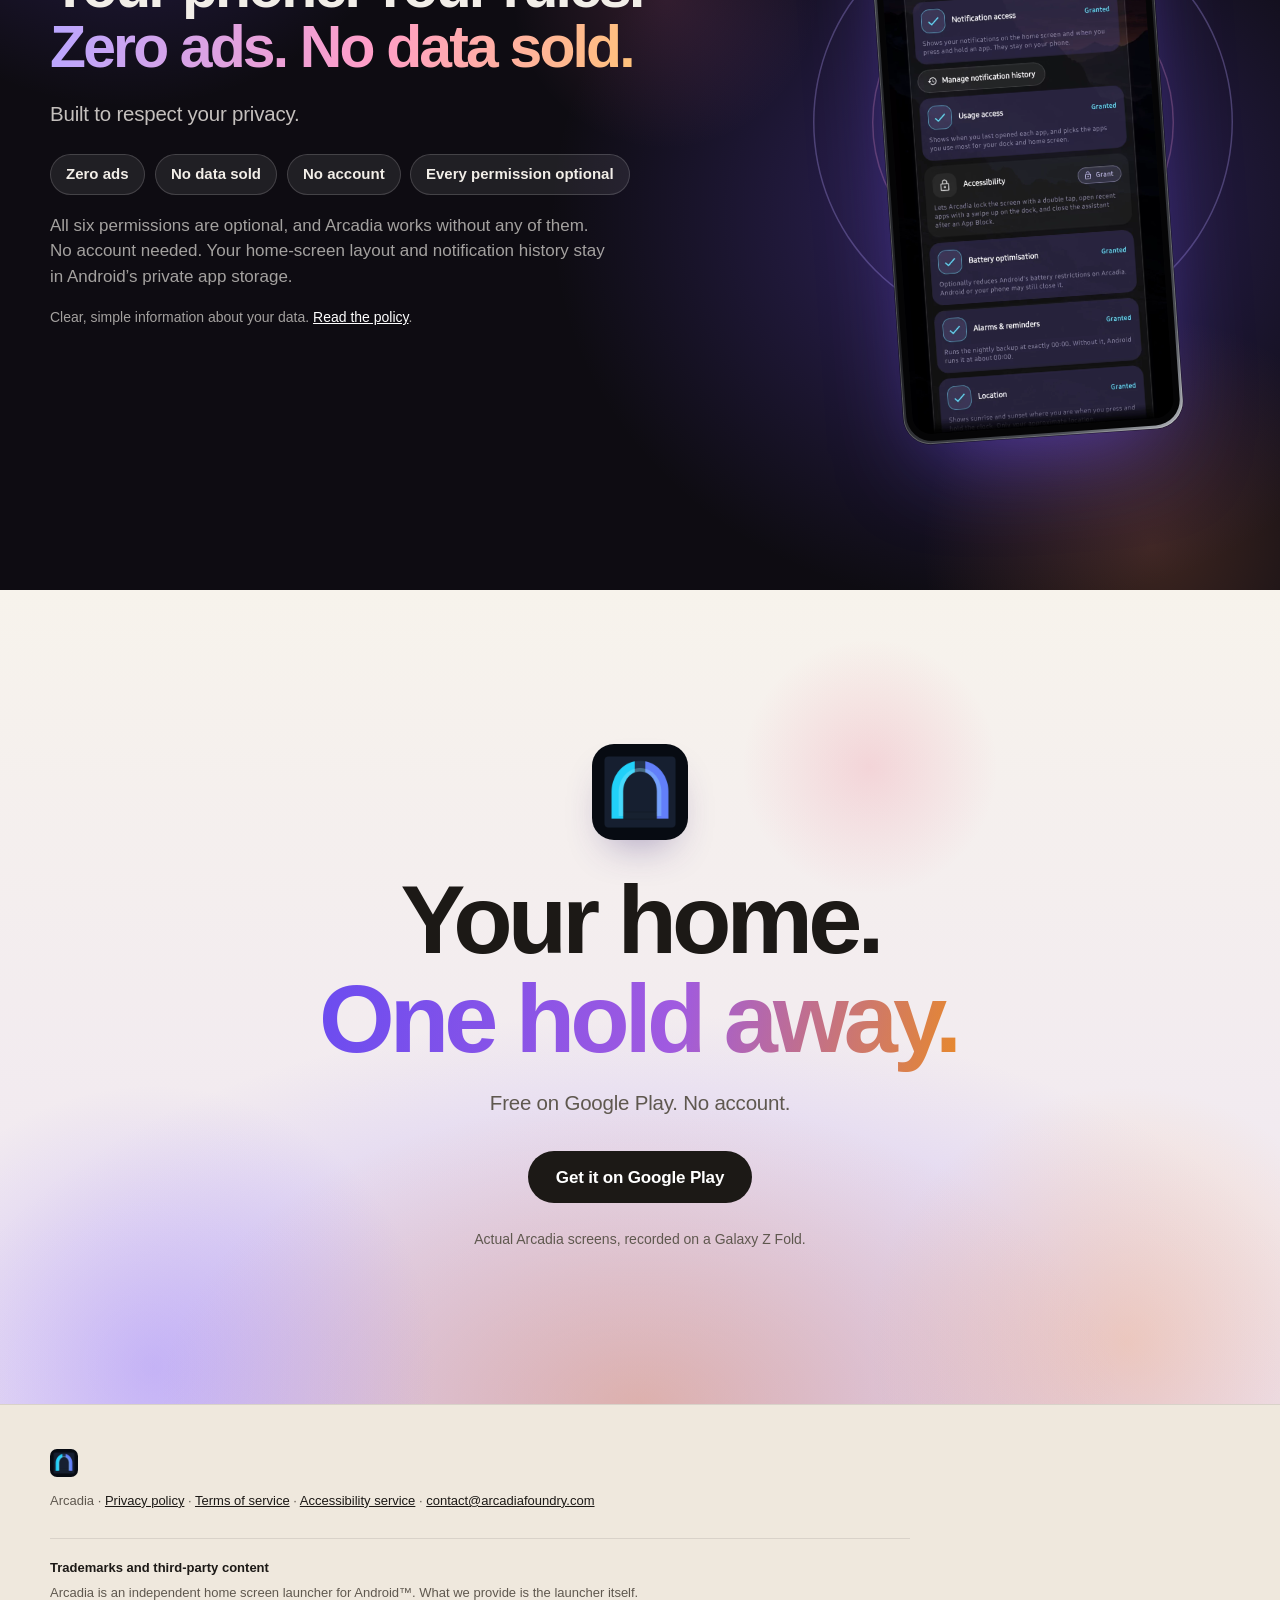
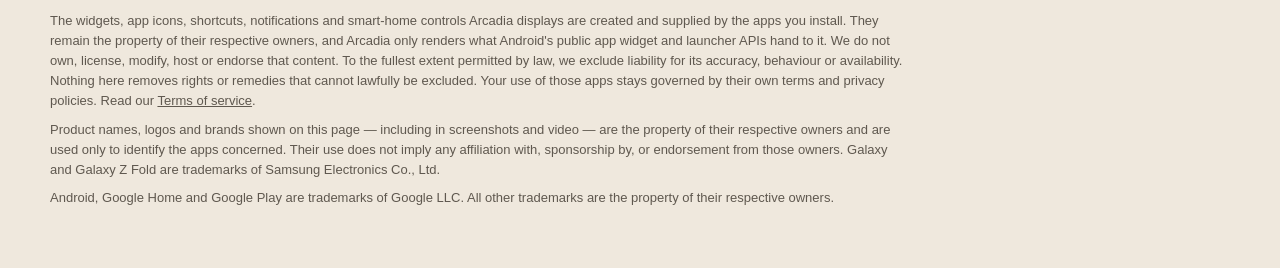
==== commit 6e05bf45: "Site: Glass and Hue, Kashim's own Home in both looks (#looks) A section after the bento, in the page" ====
--- a/index.html
+++ b/index.html
@@ -19,7 +19,7 @@
 <header class="nav">
   <a class="brand" href="#top"><img src="assets/icon.png" alt="" width="28" height="28"><span>Arcadia</span></a>
   <nav class="nav-links" aria-label="Sections">
-    <a href="#panel">Hold</a><a href="#notifications">Notifications</a><a href="#fold">Fold</a><a href="#widgets">Make it yours</a><a href="#privacy">Privacy</a>
+    <a href="#panel">Hold</a><a href="#notifications">Notifications</a><a href="#fold">Fold</a><a href="#widgets">Make it yours</a><a href="#looks">Glass and Hue</a><a href="#privacy">Privacy</a>
   </nav>
   <a class="btn tiny" href="#get">Get it</a>
 </header>
@@ -289,37 +289,70 @@
           alt="A weather widget being edited on the home screen: 5 by 2 at 77 percent, with Size, Zoom and Text tabs"><i class="cam"></i></div></div>
       </article>
 
-      <article class="tile has-orb t-looks reveal d1">
-        <div class="tile-copy"><h3>Glass. Hue. <em>Or as it came.</em></h3>
-          <p>Repaint every icon in one go, then go back just as fast.</p></div>
-        <div class="looks">
-          <div class="dev open"><div class="bz"><img src="assets/w44/look-glass-open.webp" width="1400" height="1554" loading="lazy" decoding="async"
-            alt="The open home in the Glass look: every icon clear glass over the wallpaper"></div></div>
-          <div class="dev open"><div class="bz"><img src="assets/w44/look-hue-open.webp" width="1400" height="1554" loading="lazy" decoding="async"
-            alt="The open home in the Hue look: every icon tinted one colour"></div></div>
-        </div>
-      </article>
-
-      <article class="tile has-orb t-folders reveal">
+      <article class="tile has-orb t-folders reveal d1">
         <div class="tile-copy"><h3>Folders with <em>room to breathe.</em></h3>
           <p>Turn on large folders and every app inside is one tap away.</p></div>
         <div class="dev cover peek"><div class="bz"><img src="assets/w44/folder-cover.webp" width="720" height="1680" loading="lazy" decoding="async"
           alt="A large folder open on the cover screen, its apps in a grid"><i class="cam"></i></div></div>
       </article>
 
-      <article class="tile has-orb t-library reveal d1">
+      <article class="tile has-orb t-library reveal">
         <div class="tile-copy"><h3>Every app, <em>one swipe up.</em></h3>
           <p>Search, recents and an App Library sorted for you, or A&ndash;Z.</p></div>
         <div class="dev cover peek"><div class="bz"><img src="assets/w44/library-cover.webp" width="720" height="1680" loading="lazy" decoding="async"
           alt="App search on the cover screen: the search field, recent apps, and the App Library with its letter index"><i class="cam"></i></div></div>
       </article>
 
-      <article id="scenes" class="tile t-blocks reveal d2">
+      <article id="scenes" class="tile t-blocks reveal d1">
         <div class="tile-copy"><h3>Good night, <em>in one press.</em></h3>
           <p>App Blocks put your Google Home routines in the hold panel.</p></div>
         <div class="dev cover peek"><div class="bz"><img src="assets/w44/app-blocks-cover.webp" width="720" height="1680" loading="lazy" decoding="async"
           alt="Settings, App Blocks: Google Home automations such as Lights off, Good night and Movie time, and the shortcuts shown when you hold Google Home"><i class="cam"></i></div></div>
       </article>
+    </div>
+  </section>
+
+  <!-- Glass and Hue: the same home in two of the four looks (Default, Dark, Glass, Hue), from
+       Kashim's own Fold on 16 Nov, shown as captured. app.js puts the pair in one frame that
+       crossfades between them, with a switch to pick one; without it, or with less motion asked
+       for, they stand side by side. No divider: a line down an open Fold reads as a seam. -->
+  <section id="looks" class="pillar p-looks">
+    <header class="sec-head reveal">
+      <span class="acc" aria-hidden="true"><i class="a-ring"></i><i class="a-orb"></i><i class="a-dot"></i></span>
+      <p class="eyebrow">Glass and Hue</p>
+      <h2>Same home.<br><em>A different light.</em></h2>
+      <p class="lede">Clear glass that keeps every colour, or one soft hue over everything.
+        Switch any time in Appearance.</p>
+    </header>
+    <div class="looks-stage reveal pop" data-looks>
+      <figure class="look look-glass">
+        <div class="dev open"><div class="bz">
+          <div class="look-scr">
+            <picture>
+              <source type="image/avif" srcset="assets/w48/look-glass-720.avif 720w, assets/w48/look-glass-1440.avif 1440w" sizes="(max-width: 640px) 86vw, min(720px, 60vw)">
+              <source type="image/webp" srcset="assets/w48/look-glass-720.webp 720w, assets/w48/look-glass-1440.webp 1440w" sizes="(max-width: 640px) 86vw, min(720px, 60vw)">
+              <img src="assets/w48/look-glass-720.jpg" srcset="assets/w48/look-glass-720.jpg 720w, assets/w48/look-glass-1440.jpg 1440w" sizes="(max-width: 640px) 86vw, min(720px, 60vw)"
+                width="1440" height="1534" loading="lazy" decoding="async"
+                alt="The same home in the Glass look: clear glass panels with bright edges, each widget in its own colours, over a mountain wallpaper at dusk">
+            </picture>
+          </div>
+        </div></div>
+        <figcaption>Glass</figcaption>
+      </figure>
+      <figure class="look look-hue">
+        <div class="dev open"><div class="bz">
+          <div class="look-scr">
+            <picture>
+              <source type="image/avif" srcset="assets/w48/look-hue-720.avif 720w, assets/w48/look-hue-1440.avif 1440w" sizes="(max-width: 640px) 86vw, min(720px, 60vw)">
+              <source type="image/webp" srcset="assets/w48/look-hue-720.webp 720w, assets/w48/look-hue-1440.webp 1440w" sizes="(max-width: 640px) 86vw, min(720px, 60vw)">
+              <img src="assets/w48/look-hue-720.jpg" srcset="assets/w48/look-hue-720.jpg 720w, assets/w48/look-hue-1440.jpg 1440w" sizes="(max-width: 640px) 86vw, min(720px, 60vw)"
+                width="1440" height="1534" loading="lazy" decoding="async"
+                alt="The same home in the Hue look: every widget and icon tinted one soft violet over the same wallpaper">
+            </picture>
+          </div>
+        </div></div>
+        <figcaption>Hue</figcaption>
+      </figure>
     </div>
   </section>
 
--- a/style.css
+++ b/style.css
@@ -204,19 +204,57 @@
 .tile h3 { font-size: clamp(28px, 2.6vw, 38px); letter-spacing: -.04em; line-height: 1.06; }
 .tile-copy p { margin-top: 12px; color: var(--muted); font-size: 17px; line-height: 1.45; max-width: 380px; margin-left: auto; margin-right: auto; }
 .tile .dev.cover { width: min(220px, 60%); margin-top: auto; }
-.t-looks { grid-column: span 4; --a1: #e8456a; --a2: #b23fd2; --a3: #6b4cf0; --tb: linear-gradient(160deg, #fff4f6, #f3ecff); }
-.t-resize { grid-column: span 2; --a1: #1f9d55; --a2: #0b8f8a; --a3: #1f7fd6; --tb: linear-gradient(160deg, #effaf3, #e8f5f6); }
-.t-folders { grid-column: span 2; --a1: #e8892a; --a2: #f2671f; --a3: #e8456a; --tb: linear-gradient(160deg, #fff6ea, #ffeee6); }
-.t-library { grid-column: span 2; --a1: #2f6cf0; --a2: #1f9fd6; --a3: #0b8f8a; --tb: linear-gradient(160deg, #eef4ff, #eaf6fb); }
+.t-resize { grid-column: span 3; --a1: #1f9d55; --a2: #0b8f8a; --a3: #1f7fd6; --tb: linear-gradient(160deg, #effaf3, #e8f5f6); }
+.t-folders { grid-column: span 3; --a1: #e8892a; --a2: #f2671f; --a3: #e8456a; --tb: linear-gradient(160deg, #fff6ea, #ffeee6); }
+.t-library { grid-column: span 3; --a1: #2f6cf0; --a2: #1f9fd6; --a3: #0b8f8a; --tb: linear-gradient(160deg, #eef4ff, #eaf6fb); }
 .t-blocks {
-  grid-column: span 2; --a1: #ffb35c; --a2: #ff8a8a; --a3: #c79bff; --tb: linear-gradient(165deg, #1d1838, #2c2150 60%, #3a2350);
+  grid-column: span 3; --a1: #ffb35c; --a2: #ff8a8a; --a3: #c79bff; --tb: linear-gradient(165deg, #1d1838, #2c2150 60%, #3a2350);
   color: #f5f1ff;
 }
 .t-blocks .tile-copy p { color: rgba(245, 241, 255, .72); }
-.looks { display: flex; justify-content: center; align-items: flex-end; gap: 0; margin-top: auto; }
-.looks .dev.open { width: min(360px, 34vw); }
-.looks .dev.open + .dev.open { margin-left: -6%; margin-bottom: -3%; rotate: 4deg; z-index: 1; }
-.looks .dev.open:first-child { rotate: -3deg; }
+
+/* ---------- Glass and Hue: the same home in two looks ----------
+   Kashim's two captures, shown as they are: scaled to the frame, never cropped, nothing over them.
+   Side by side by default (no script, or less motion); app.js stacks them in one frame
+   (.looks-stage.fade) and crossfades, with a switch to pick one. The fade is opacity only, and
+   its timer runs only while the section is on screen. */
+.p-looks {
+  --a1: #7a52f0; --a2: #b23fd2; --a3: #e8456a;
+  background: radial-gradient(60% 46% at 50% 70%, rgba(150, 100, 255, .24), transparent 70%), #f5f1f6;
+}
+.looks-stage { position: relative; display: flex; justify-content: center; align-items: flex-start; gap: clamp(20px, 3vw, 44px); margin: clamp(56px, 7vw, 96px) auto 0; max-width: 1180px; }
+.look { margin: 0; display: flex; flex-direction: column; align-items: center; position: relative; z-index: 1; }
+.look .dev.open { width: min(520px, 42vw); }
+.look-scr { position: relative; overflow: hidden; border-radius: 2.96% / 2.78%; background: #111; }
+.look-scr picture { display: block; }
+.look-scr img { width: 100%; height: auto; }
+.look figcaption { margin-top: 26px; font-weight: 600; font-size: 19px; letter-spacing: -.015em; }
+.look-glass figcaption { color: #2456c9; } .look-hue figcaption { color: #6340d6; }
+
+/* One frame, two looks. The Hue picture sits over the Glass one and fades in and out. */
+.looks-stage.fade { flex-direction: column; align-items: center; }
+.fade .look .dev.open { width: min(720px, 60vw, (100vh - 120px) * .9); }
+/* The frame and its switch fit a short laptop screen (1200x670) in one view. */
+@supports (height: 100svh) { .fade .look .dev.open { width: min(720px, 60vw, (100svh - 120px) * .9); } }
+.fade .look-scr .alt { position: absolute; inset: 0; opacity: 0; transition: opacity 1.1s var(--ease); }
+.fade .look-scr .alt img { height: 100%; }
+.fade.show-hue .look-scr .alt { opacity: 1; }
+.look-switch {
+  position: relative; display: inline-grid; grid-template-columns: 1fr 1fr; margin-top: 30px; padding: 4px;
+  border-radius: 999px; background: #fff; box-shadow: 0 0 0 1px var(--line), 0 10px 26px -14px rgba(60, 40, 120, .4);
+}
+.look-switch button {
+  position: relative; z-index: 1; min-width: 104px; min-height: 44px; padding: 0 22px; border: 0; border-radius: 999px;
+  background: none; color: var(--muted); font: 600 17px/1 var(--font); letter-spacing: -.01em; cursor: pointer;
+  transition: color .35s var(--ease);
+}
+.look-switch button[aria-pressed="true"] { color: #fff; }
+.look-switch .thumb {
+  position: absolute; left: 4px; top: 4px; bottom: 4px; width: calc(50% - 4px); border-radius: 999px;
+  background: linear-gradient(120deg, #2456c9, #2f6cf0); transition: transform .55s var(--spring), background .55s var(--ease);
+}
+.show-hue .look-switch .thumb { transform: translateX(100%); background: linear-gradient(120deg, #6340d6, #8d36b0); }
+.look-switch button:focus-visible { outline-offset: 2px; }
 
 /* ---------- And there is more ---------- */
 .more { --a1: #6b4cf0; --a2: #e8456a; --a3: #e8892a; padding: clamp(80px, 10vw, 140px) 20px; background: var(--paper-2); }
@@ -275,7 +313,6 @@
 @media (max-width: 900px) {
   .trio { grid-template-columns: 1fr; gap: 22px; max-width: 520px; }
   .bento { grid-template-columns: 1fr 1fr; }
-  .t-looks { grid-column: span 2; }
   .t-resize, .t-folders, .t-library, .t-blocks { grid-column: span 1; }
   .more-grid { grid-template-columns: 1fr 1fr; }
   .privacy-inner { grid-template-columns: 1fr; text-align: center; }
@@ -295,10 +332,12 @@
   .stage-fold .dev.open { width: 82vw; }
   .fold-arrow { rotate: 90deg; }
   .bento { grid-template-columns: 1fr; gap: 14px; }
-  .t-looks, .t-resize, .t-folders, .t-library, .t-blocks { grid-column: auto; }
+  .t-resize, .t-folders, .t-library, .t-blocks { grid-column: auto; }
   .tile { padding: 34px 22px 38px; border-radius: 28px; }
   .tile .dev.cover { width: 52vw; }
-  .looks .dev.open { width: 40vw; }
+  .look .dev.open { width: 44vw; }
+  .fade .look .dev.open { width: min(86vw, (100vh - 120px) * .9); width: min(86vw, (100svh - 120px) * .9); }
+  .look figcaption { font-size: 16px; margin-top: 16px; }
   .more-grid { grid-template-columns: 1fr; }
   .cta .btn { width: 100%; max-width: 340px; }
 }
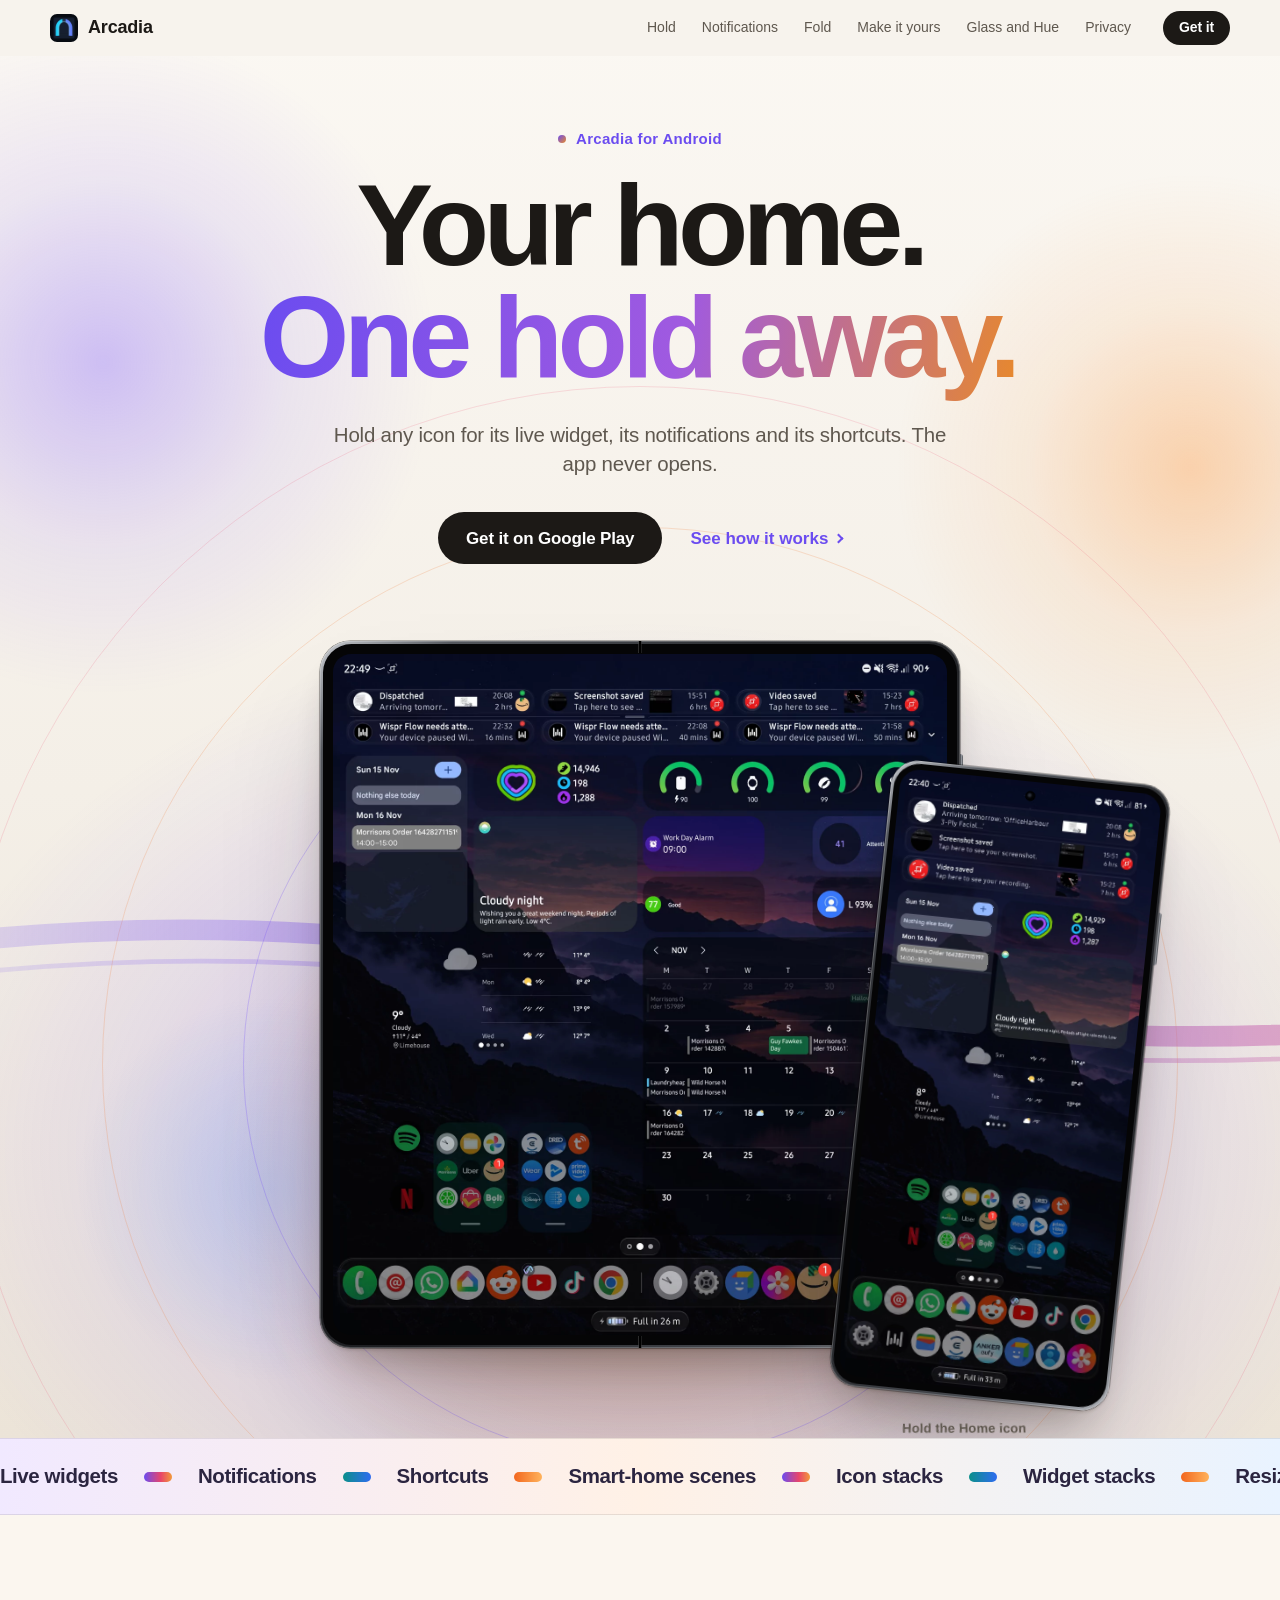
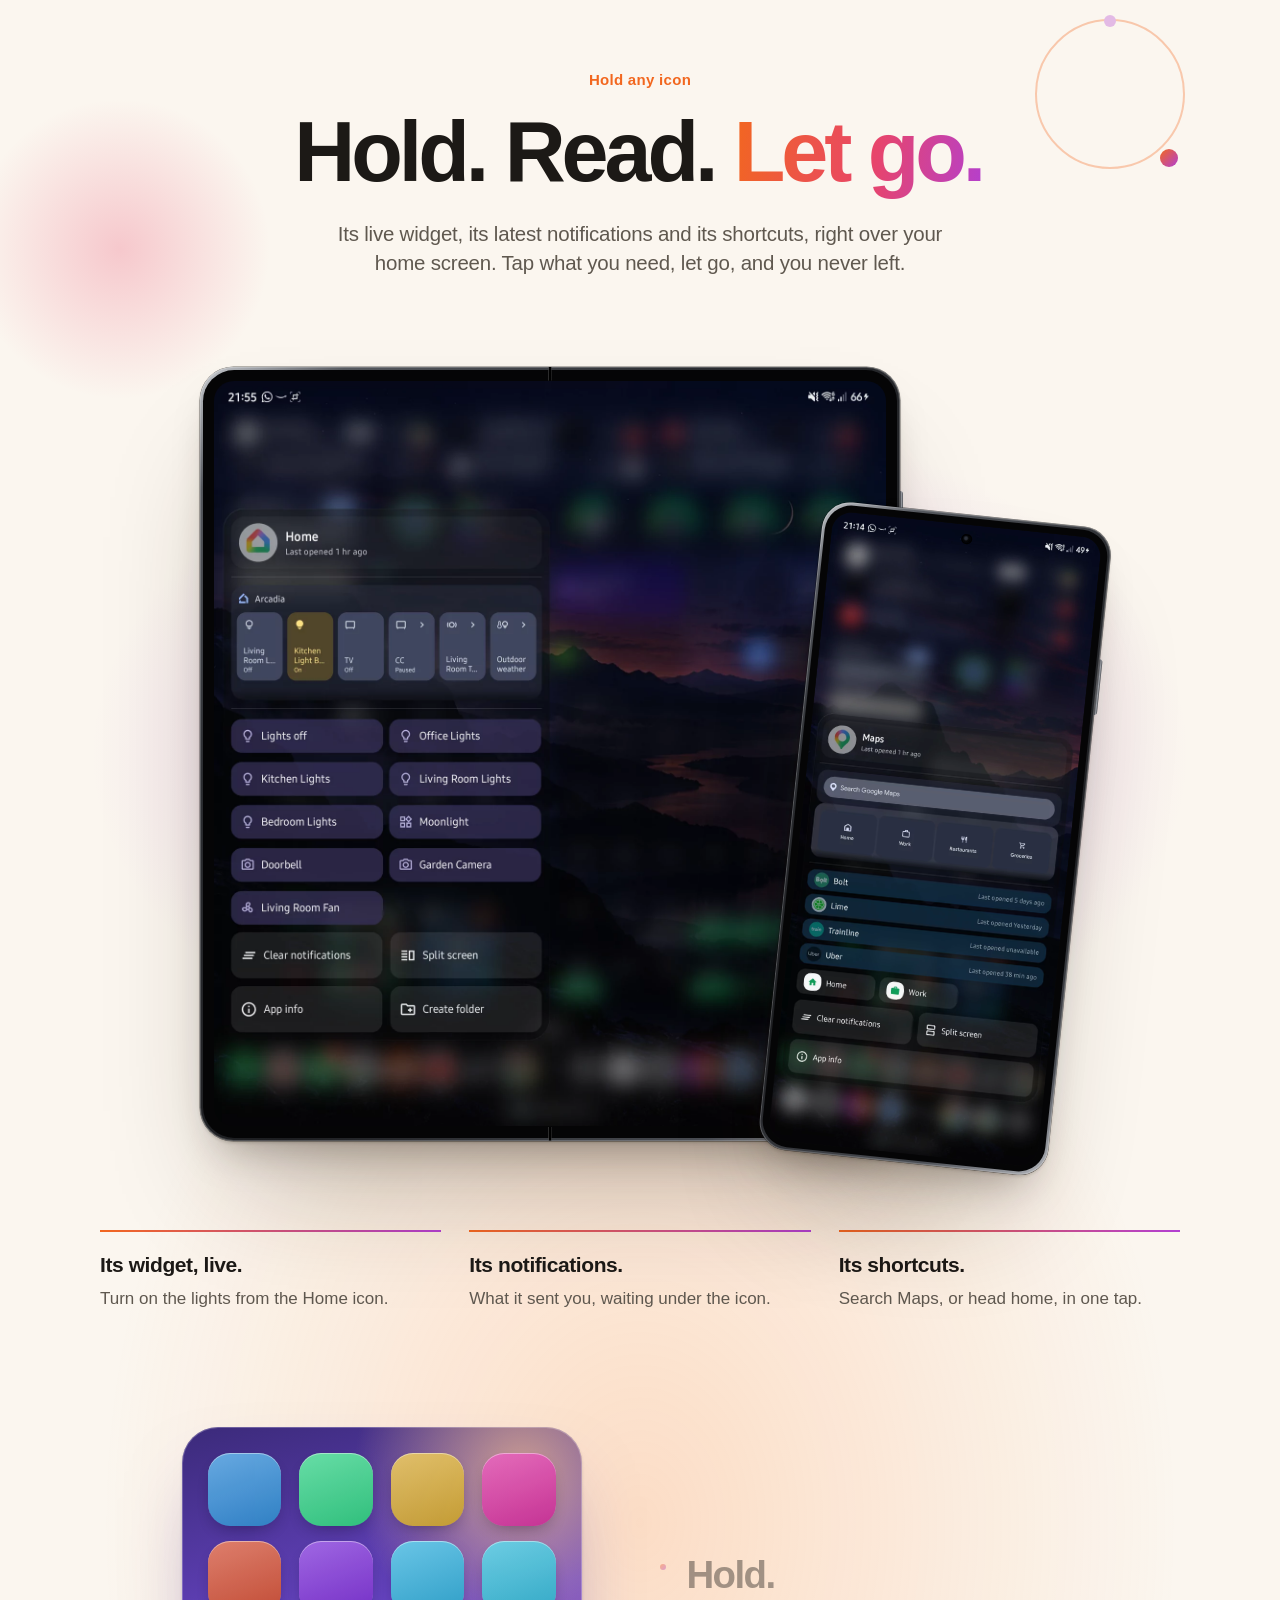
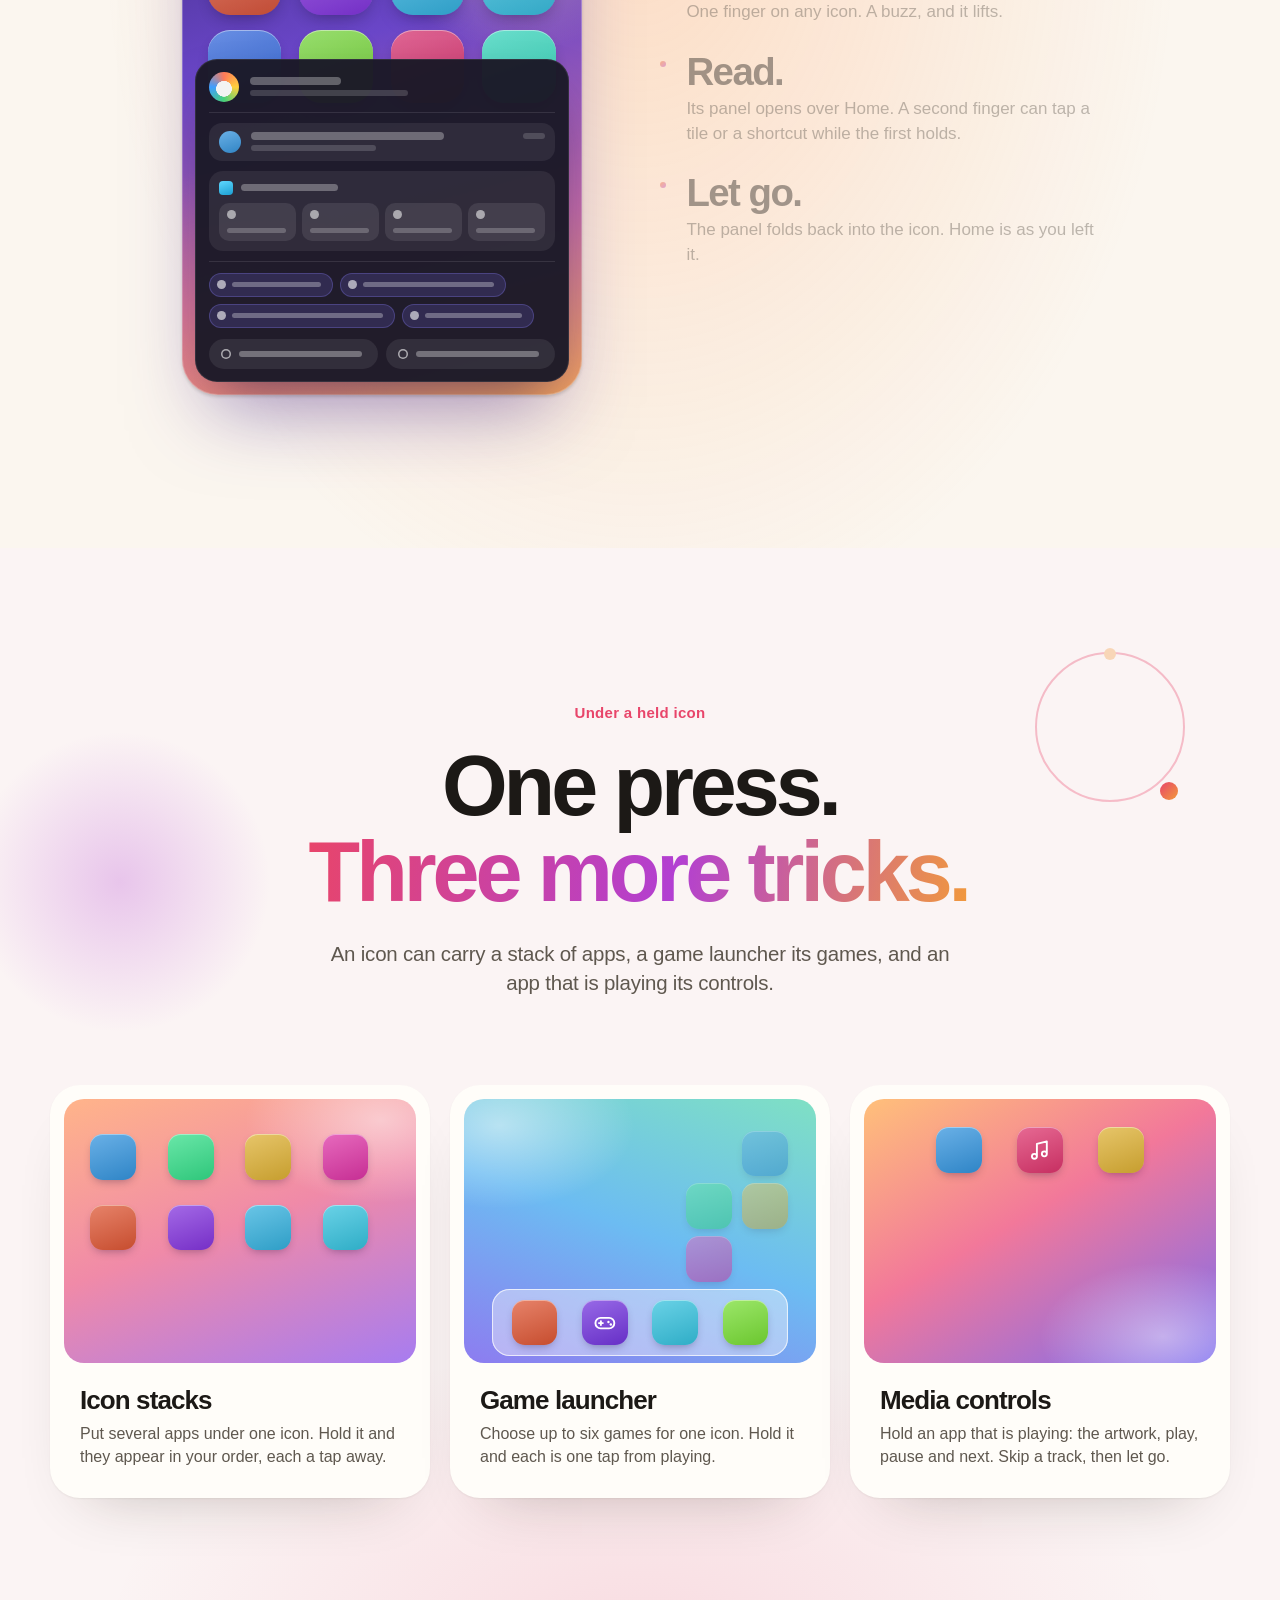
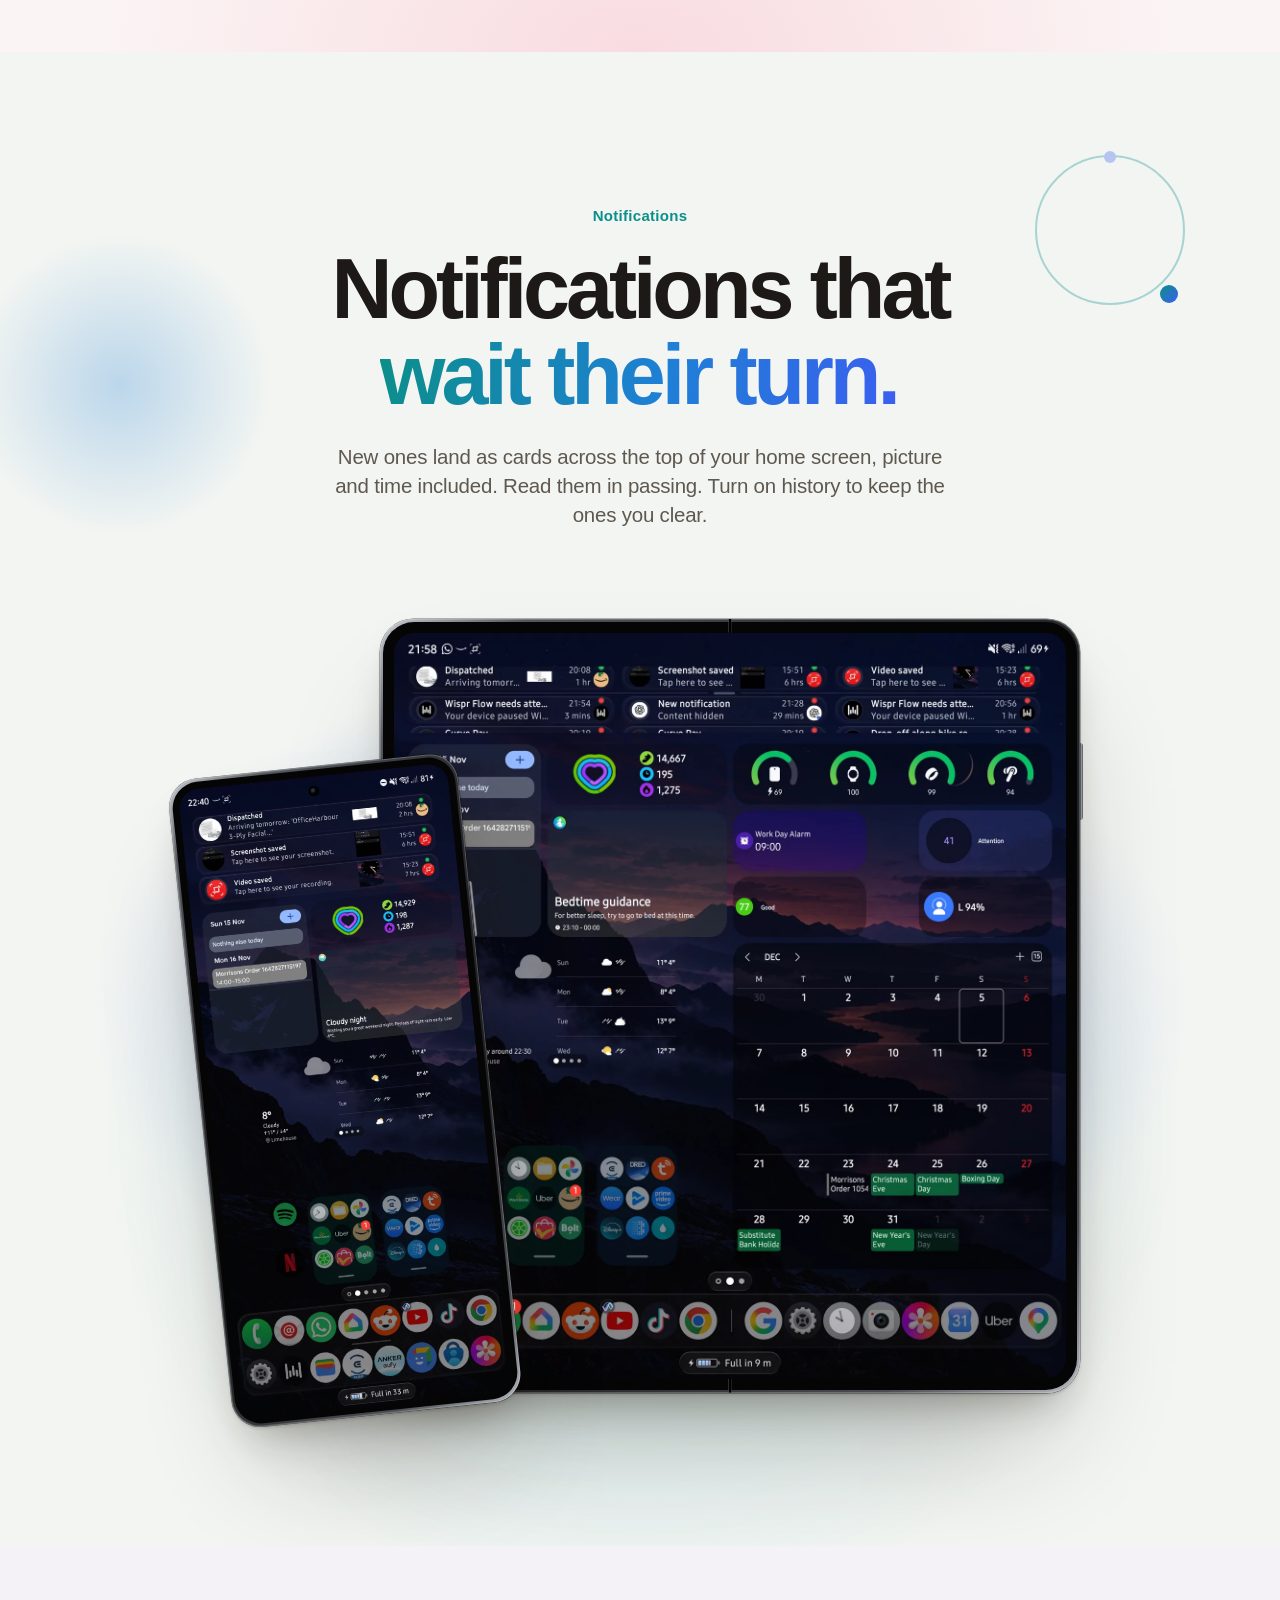
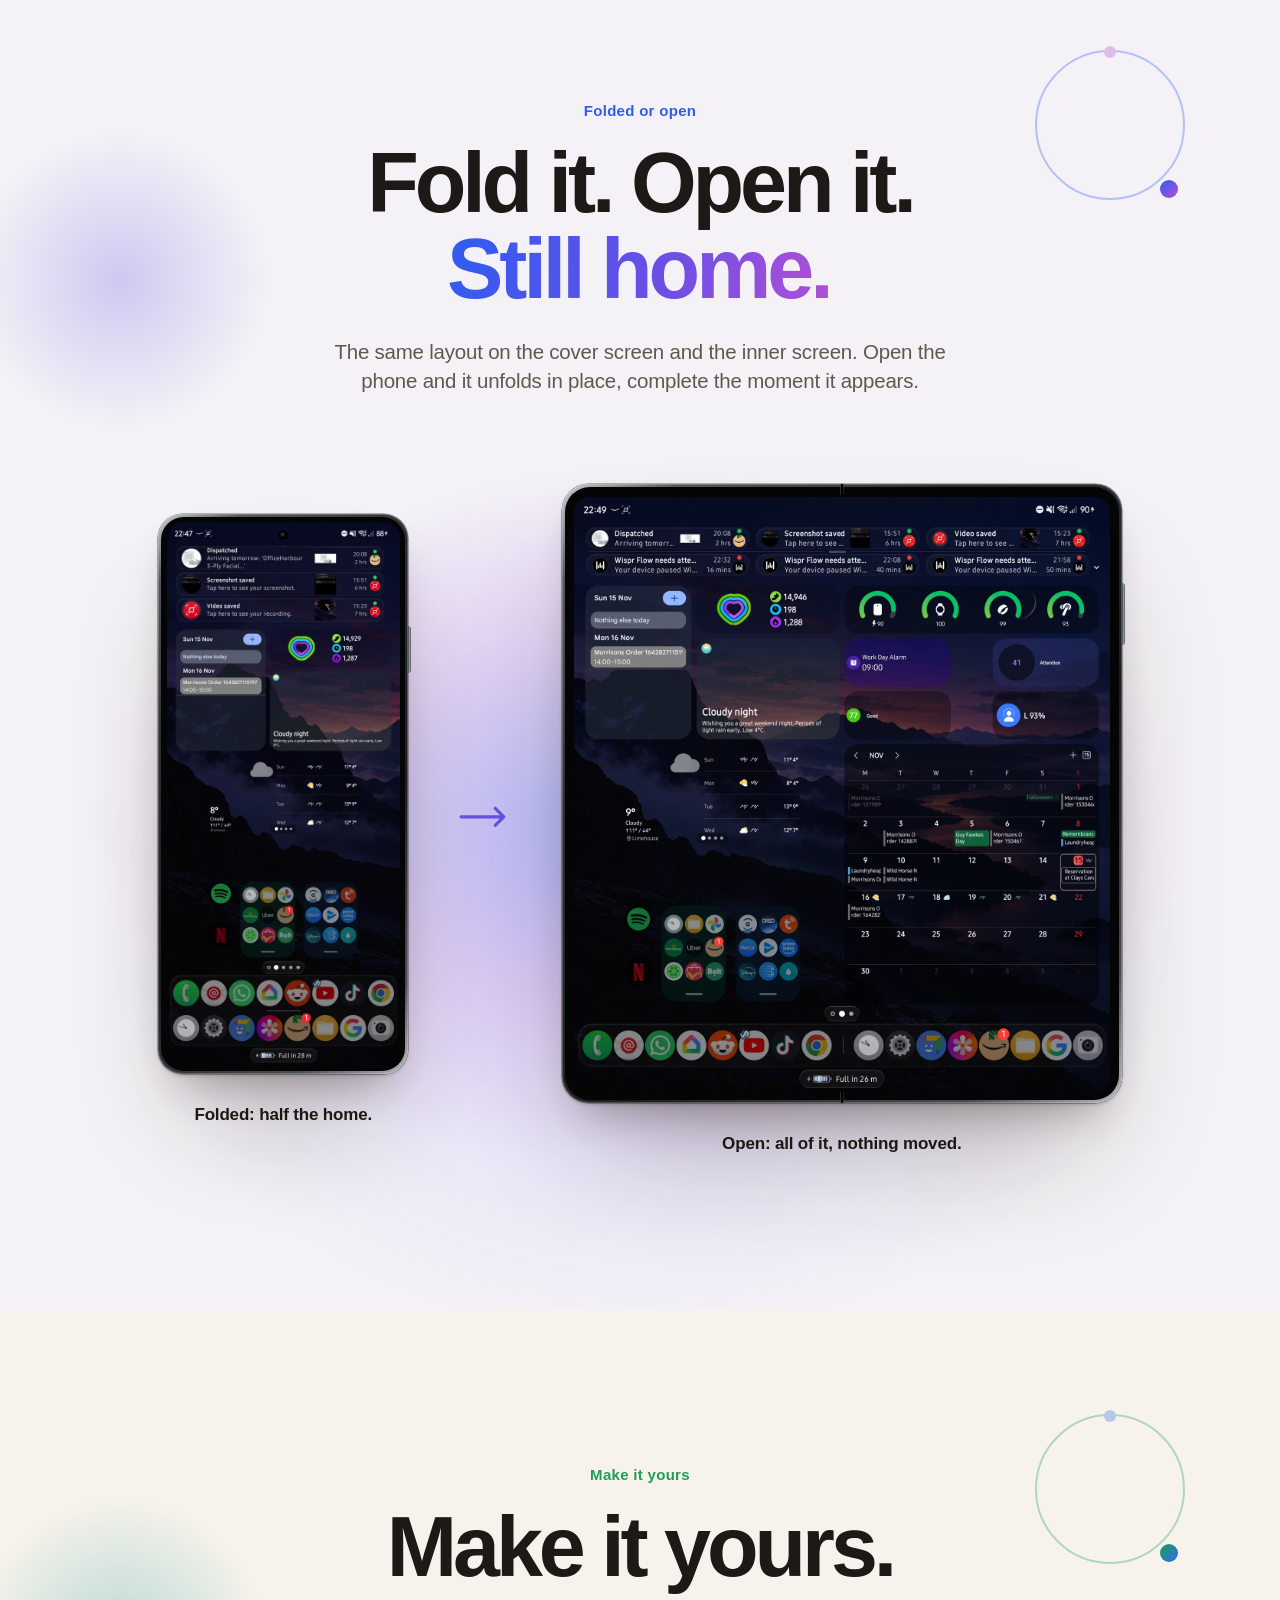
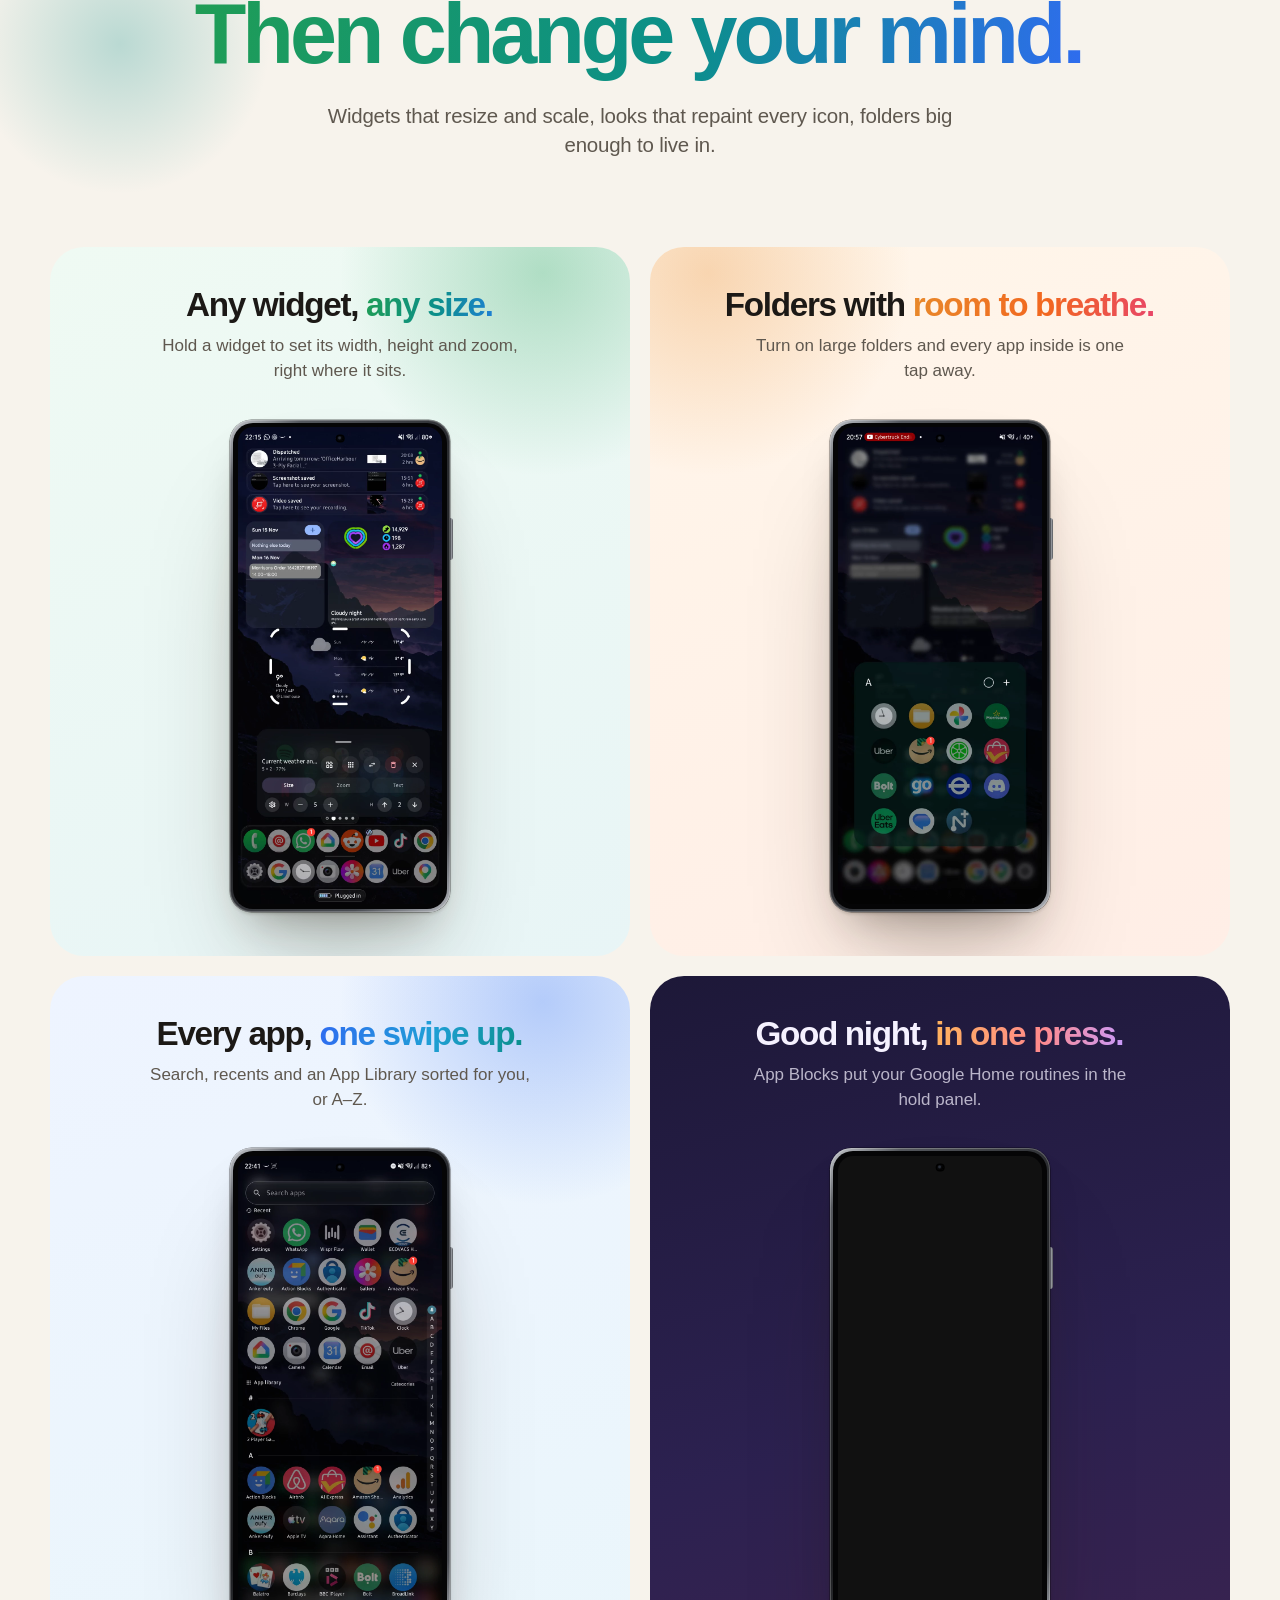
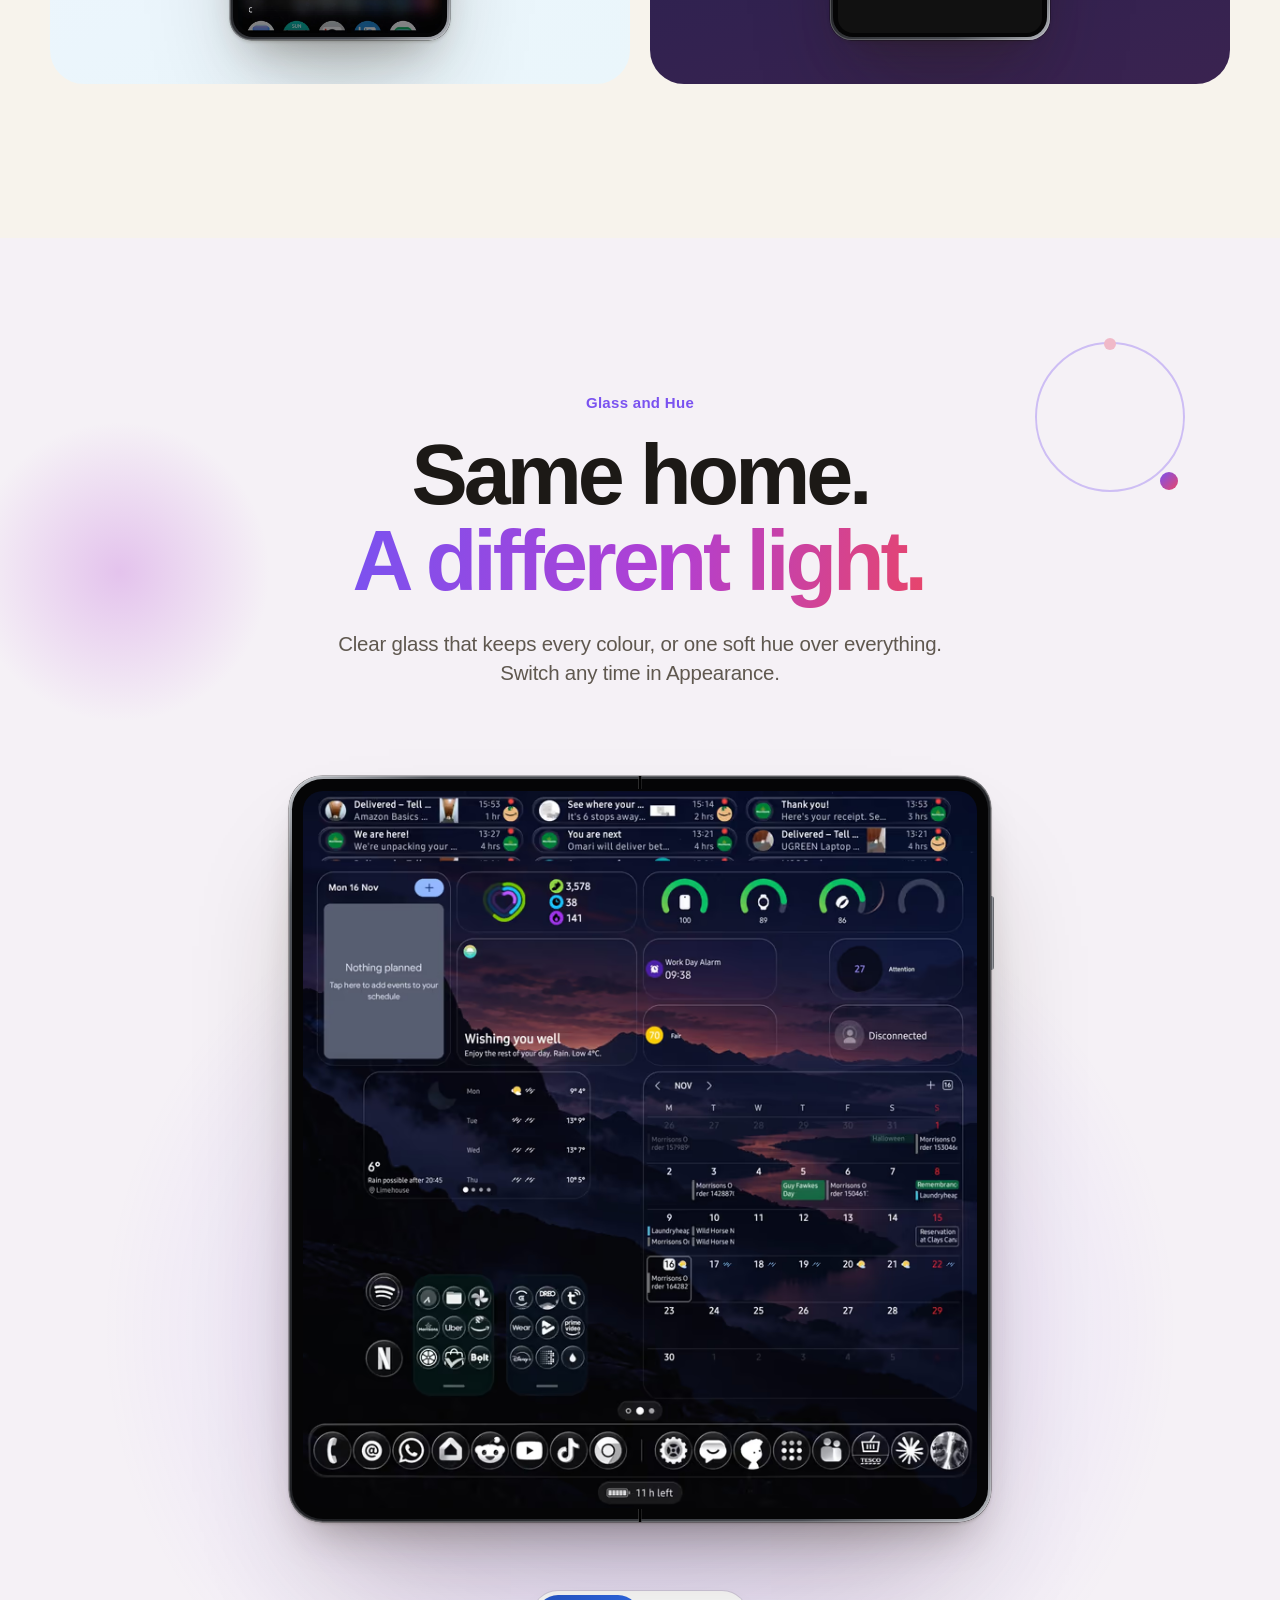
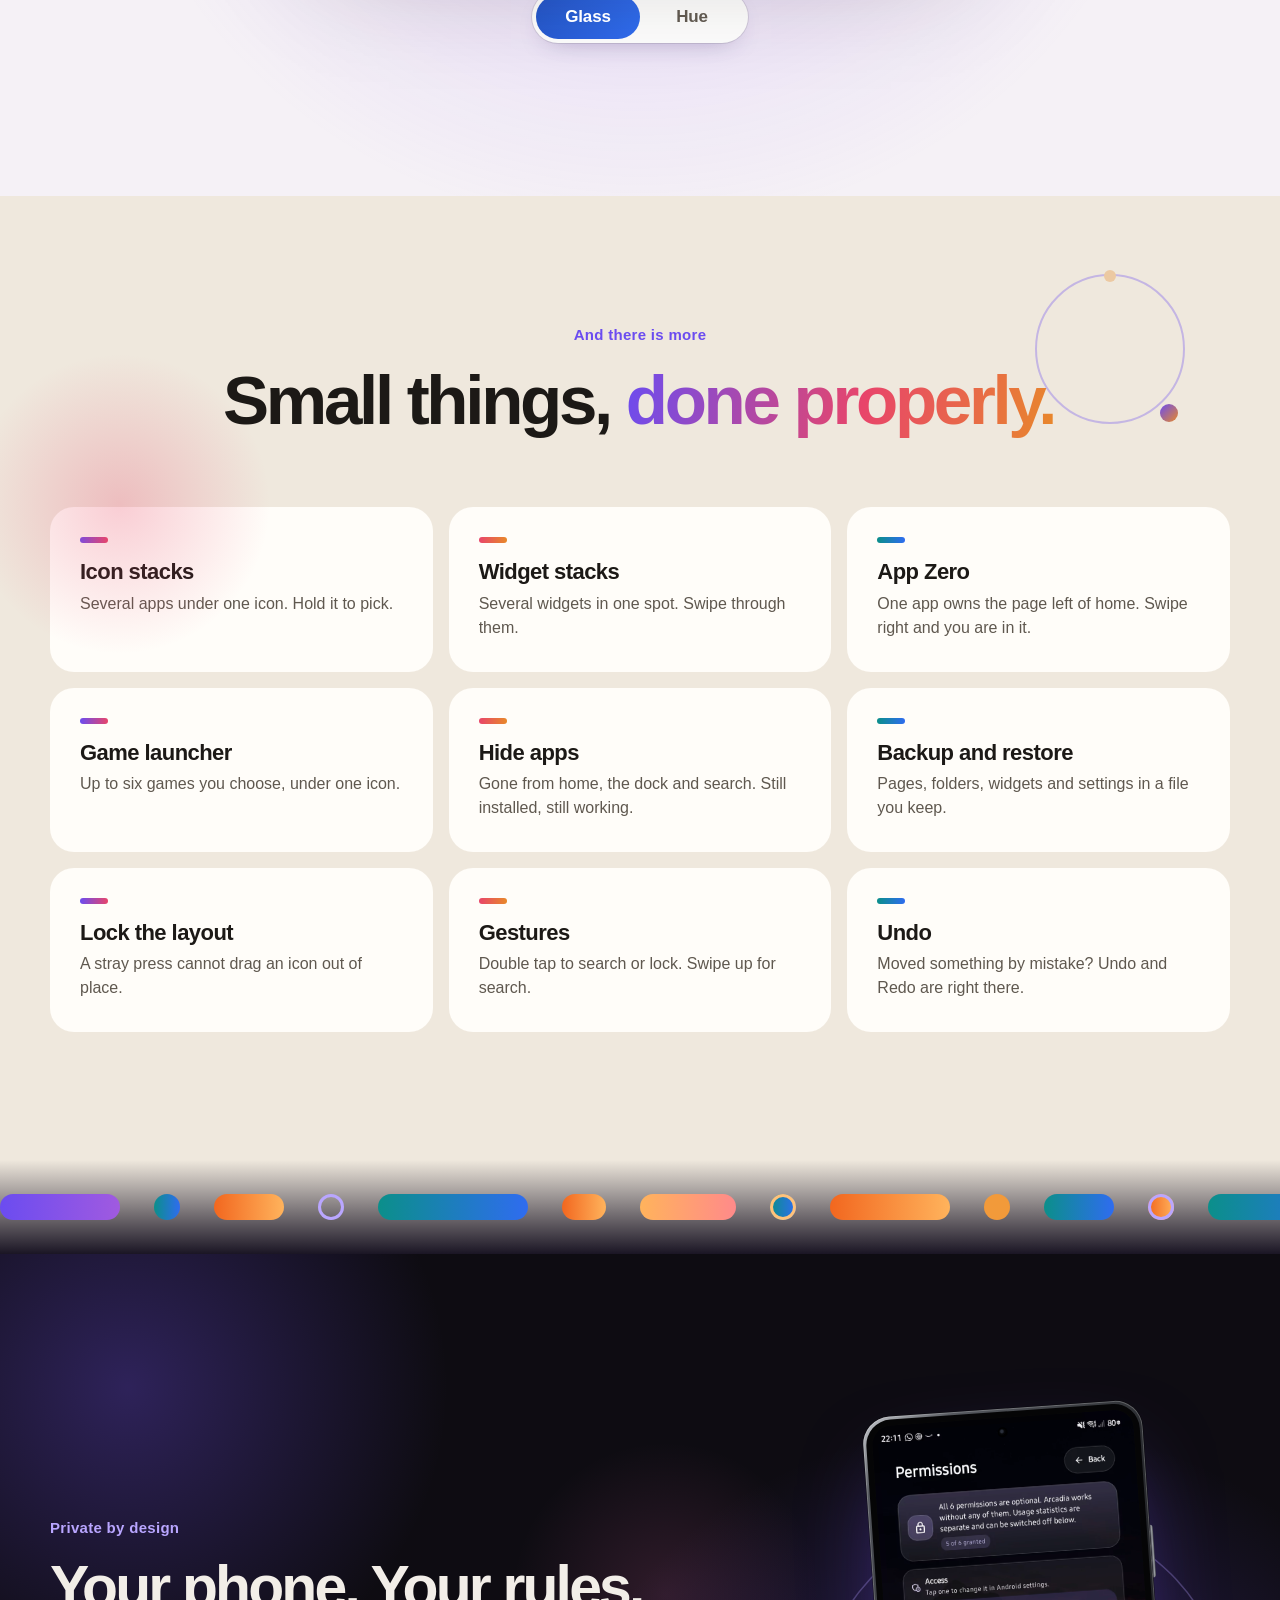
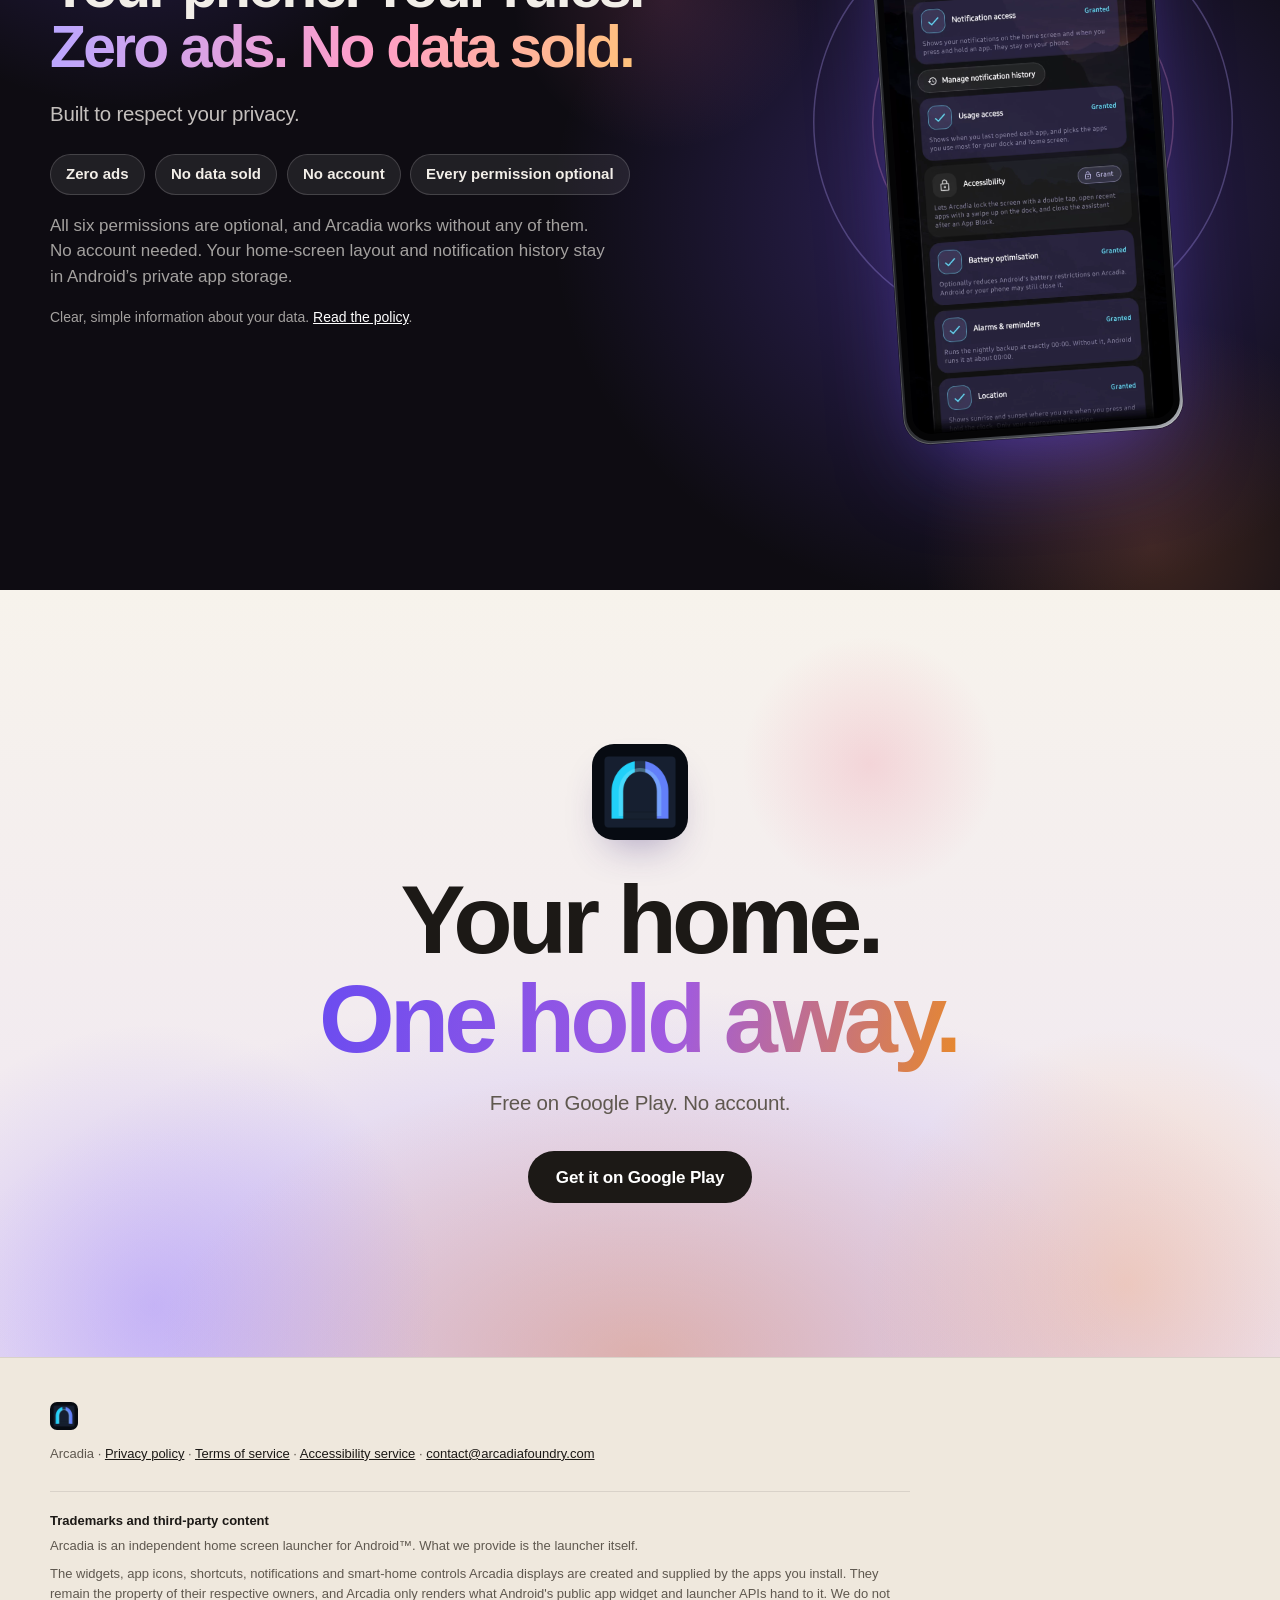
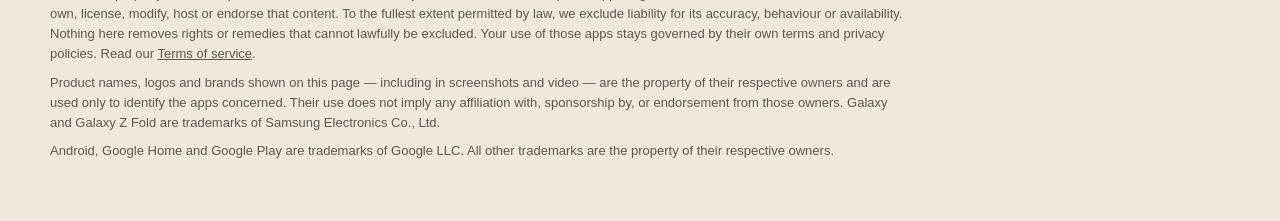
==== commit 54846352: "Site: no wording about where the screens were recorded" ====
--- a/index.html
+++ b/index.html
@@ -26,8 +26,8 @@
 
 <main id="top">
 
-  <!-- Hero: the one line, and the product on both screens. The cover phone plays the real
-       hold (k03, Arcadia 0.2105 on Kashim's Fold) over the open phone's home (o01). -->
+  <!-- Hero: the one line, and the product on both screens. The cover phone plays the
+       hold (k03) over the open phone's home (o01). -->
   <section class="hero">
     <div class="hero-field" data-anim aria-hidden="true">
       <span class="orb o1"></span><span class="orb o2"></span><span class="orb o3"></span><span class="orb o4"></span>
@@ -312,8 +312,8 @@
     </div>
   </section>
 
-  <!-- Glass and Hue: the same home in two of the four looks (Default, Dark, Glass, Hue), from
-       Kashim's own Fold on 16 Nov, shown as captured. app.js puts the pair in one frame that
+  <!-- Glass and Hue: the same home in two of the four looks (Default, Dark, Glass, Hue), shown
+       as they are. app.js puts the pair in one frame that
        crossfades between them, with a switch to pick one; without it, or with less motion asked
        for, they stand side by side. No divider: a line down an open Fold reads as a seam. -->
   <section id="looks" class="pillar p-looks">
@@ -411,7 +411,6 @@
       <h2>Your home.<br><em>One hold away.</em></h2>
       <p class="lede">Free on Google Play. No account.</p>
       <div class="cta"><a class="btn" href="https://play.google.com/store/apps/details?id=com.arcadiafoundry.launcher" rel="noopener">Get it on Google&nbsp;Play</a></div>
-      <p class="fine">Actual Arcadia screens, recorded on a Galaxy Z Fold.</p>
     </div>
   </section>
 
--- a/style.css
+++ b/style.css
@@ -147,8 +147,12 @@
   position: relative; display: flex; justify-content: center; align-items: flex-end;
   margin: clamp(48px, 6vw, 80px) auto 0; max-width: 1180px; padding-bottom: clamp(56px, 7vw, 110px);
 }
-.hero-open { width: min(820px, 76vw); }
-.hero-cover { position: absolute; z-index: 2; width: min(300px, 27vw); right: calc(50% - min(500px, 47vw)); bottom: clamp(20px, 3vw, 50px); rotate: 6deg; }
+/* The hero's open Fold: as wide as it has been drawn (640 px), never wider than the screen. `.dev.open` sets 640 px
+   with two classes, so a one-class `.hero-open` width never applied and a phone clipped the Fold (W50). */
+.dev.open.hero-open { width: min(640px, 86vw); }
+/* Same for the hero's cover phone: `.dev.cover` sets 280 px with two classes (W50). */
+.dev.cover.hero-cover { width: min(280px, 27vw); }
+.hero-cover { position: absolute; z-index: 2; right: calc(50% - min(500px, 47vw)); bottom: clamp(20px, 3vw, 50px); rotate: 6deg; }
 /* The held cover phone floats, the way the panel stays up for as long as you hold. */
 @media (prefers-reduced-motion: no-preference) {
   .hero-cover .bz { animation: breathe 6s ease-in-out infinite 2.2s; }
@@ -214,7 +218,7 @@
 .t-blocks .tile-copy p { color: rgba(245, 241, 255, .72); }
 
 /* ---------- Glass and Hue: the same home in two looks ----------
-   Kashim's two captures, shown as they are: scaled to the frame, never cropped, nothing over them.
+   The two pictures, shown as they are: scaled to the frame, never cropped, nothing over them.
    Side by side by default (no script, or less motion); app.js stacks them in one frame
    (.looks-stage.fade) and crossfades, with a switch to pick one. The fade is opacity only, and
    its timer runs only while the section is on screen. */
@@ -321,8 +325,9 @@
 @media (max-width: 640px) {
   body { font-size: 16px; }
   .hero { padding-top: 104px; }
-  .hero-open { width: 86vw; }
-  .hero-cover { width: 31vw; right: 1vw; }
+  .dev.open.hero-open { width: 86vw; }
+  .hero-cover { right: 1vw; }
+  .dev.cover.hero-cover { width: 31vw; }
   .stage .dev.open.big { width: 78vw; }
   .stage .dev.cover { width: 34vw; }
   .stage-hold .dev.cover, .stage-notes .dev.cover { margin-left: -14vw; margin-right: 0; }
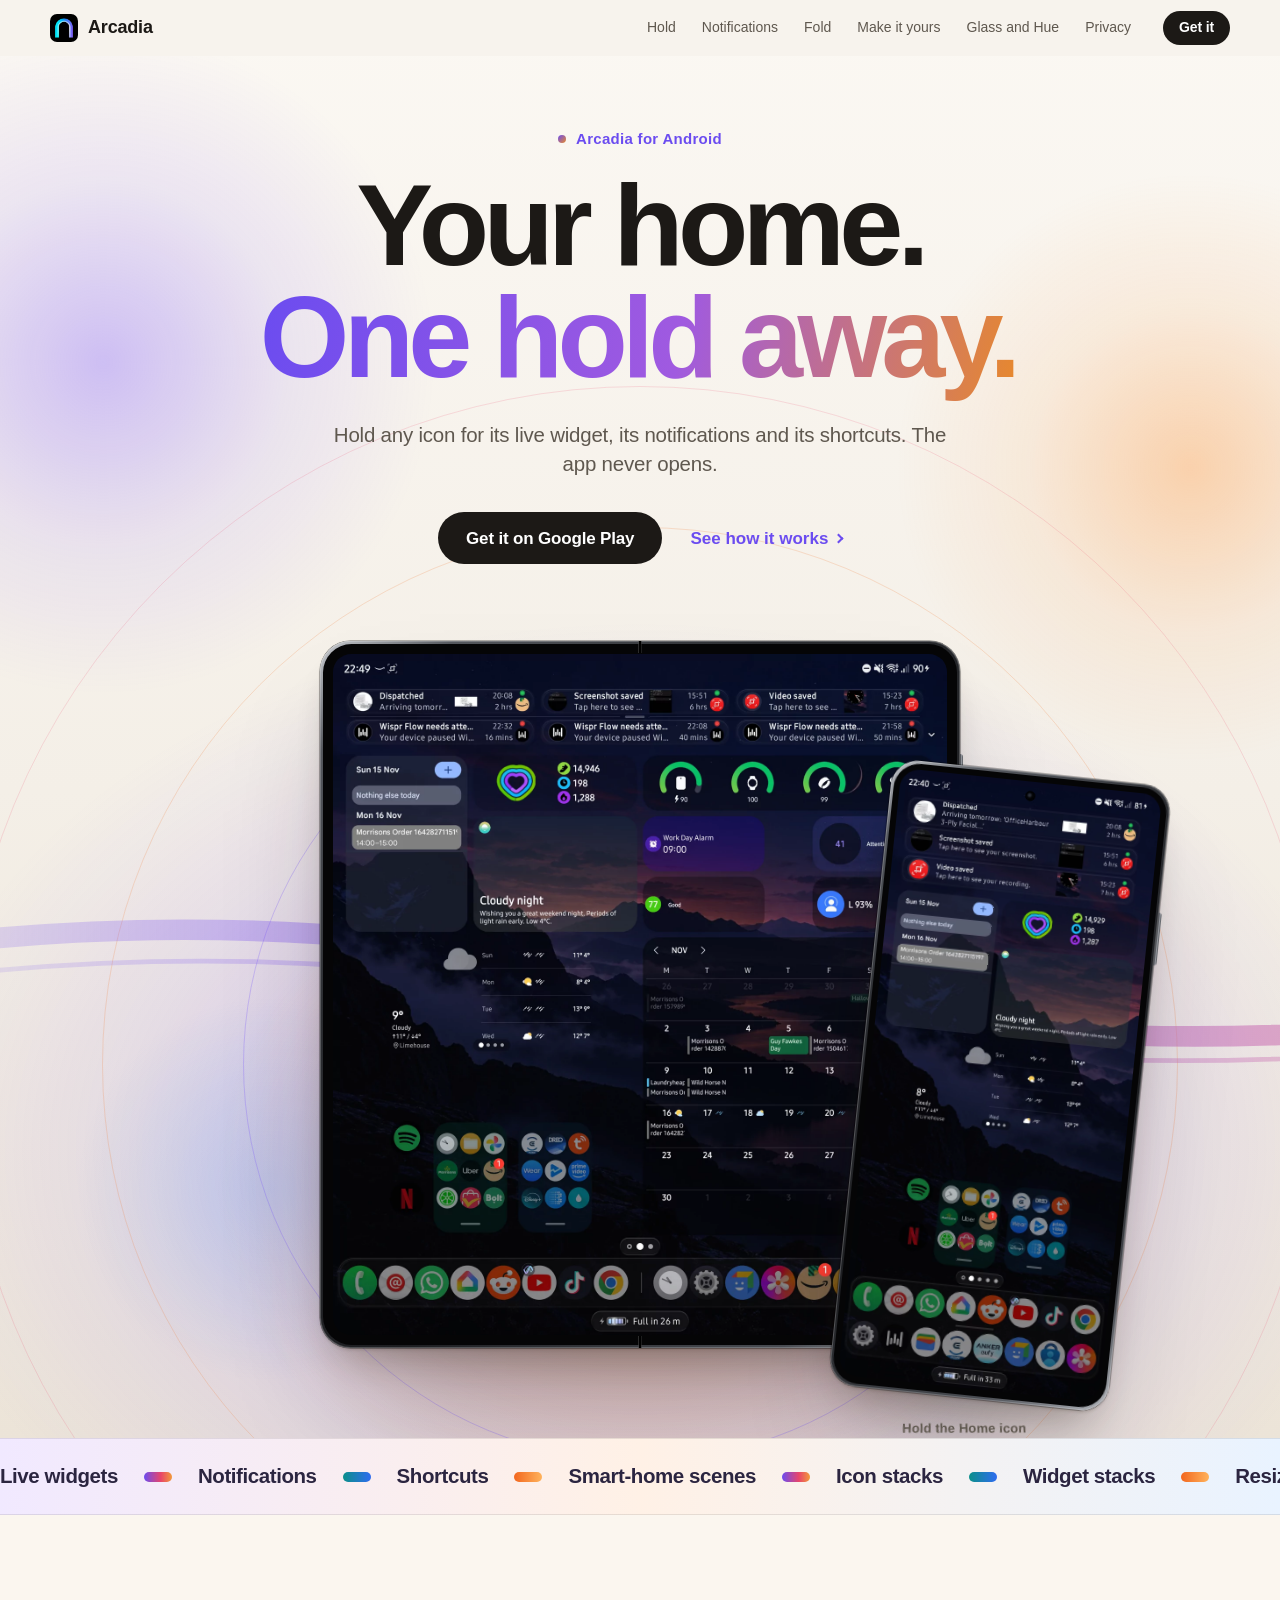
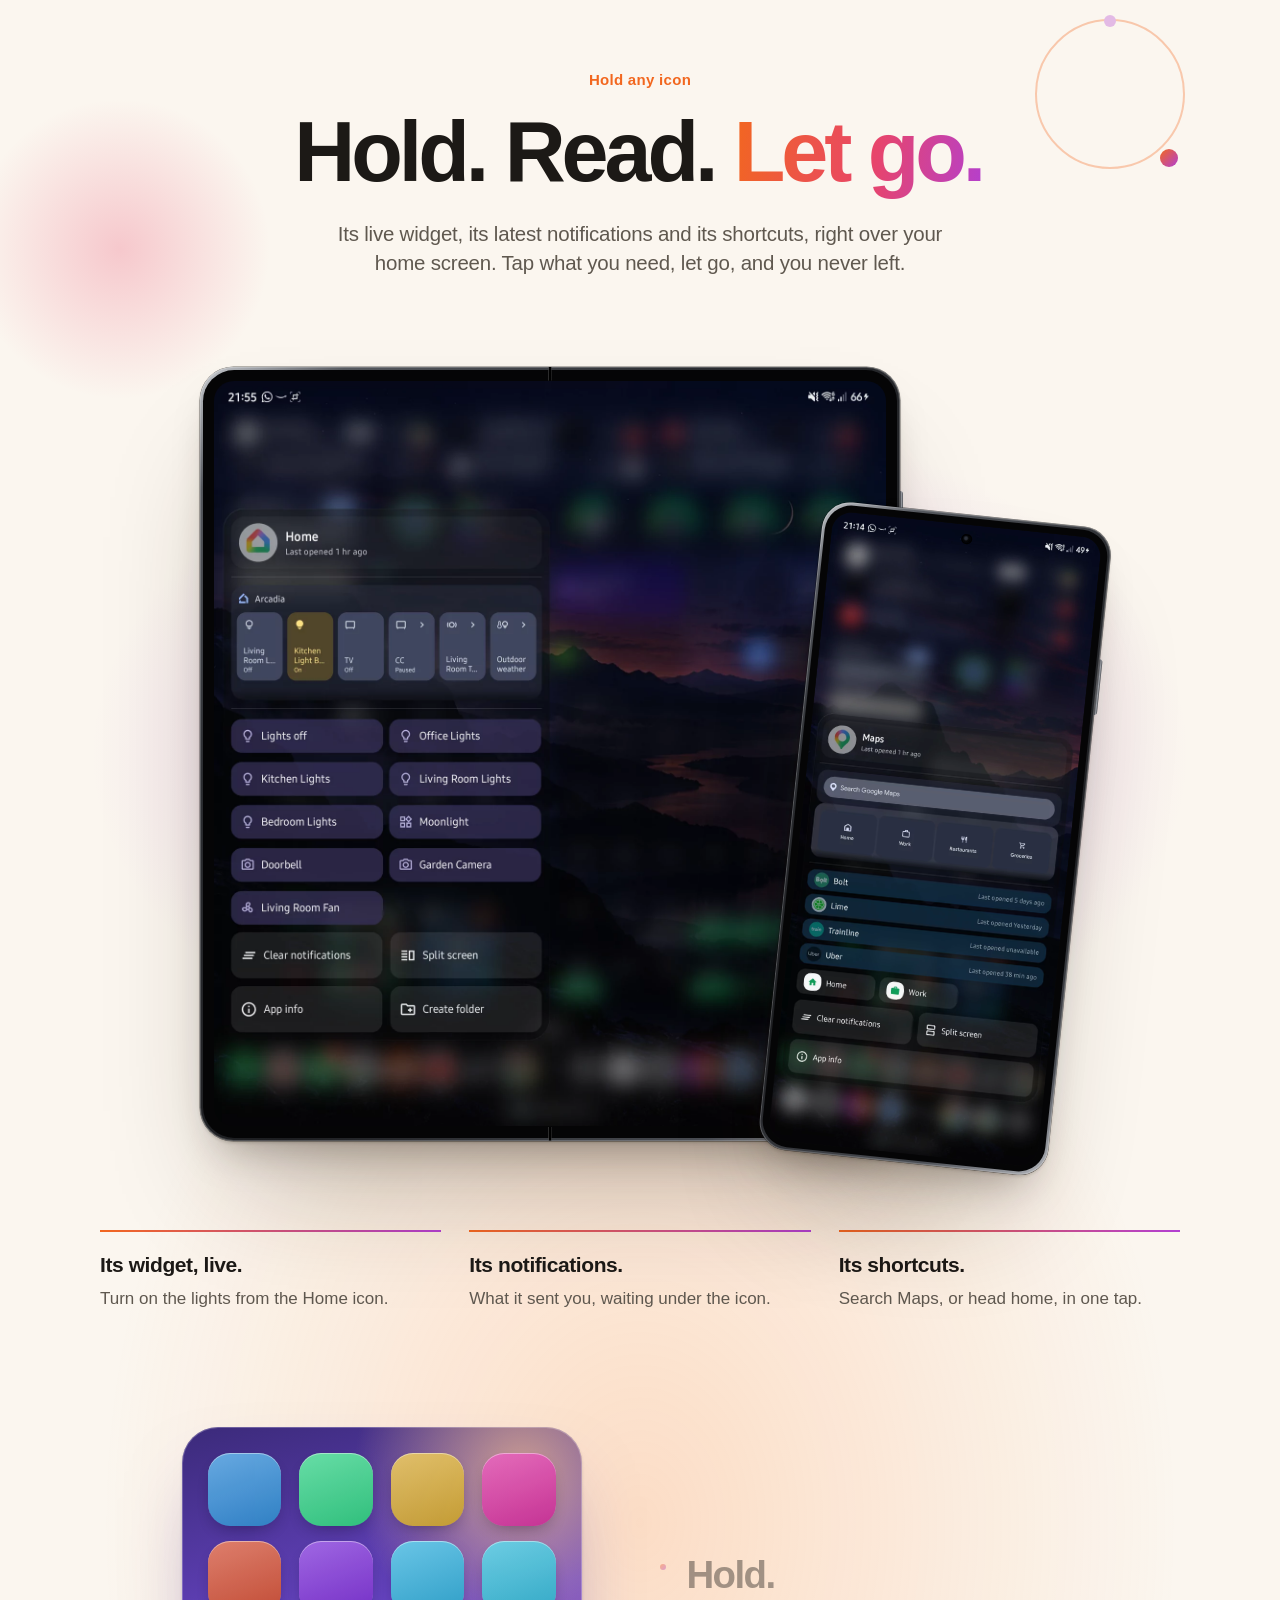
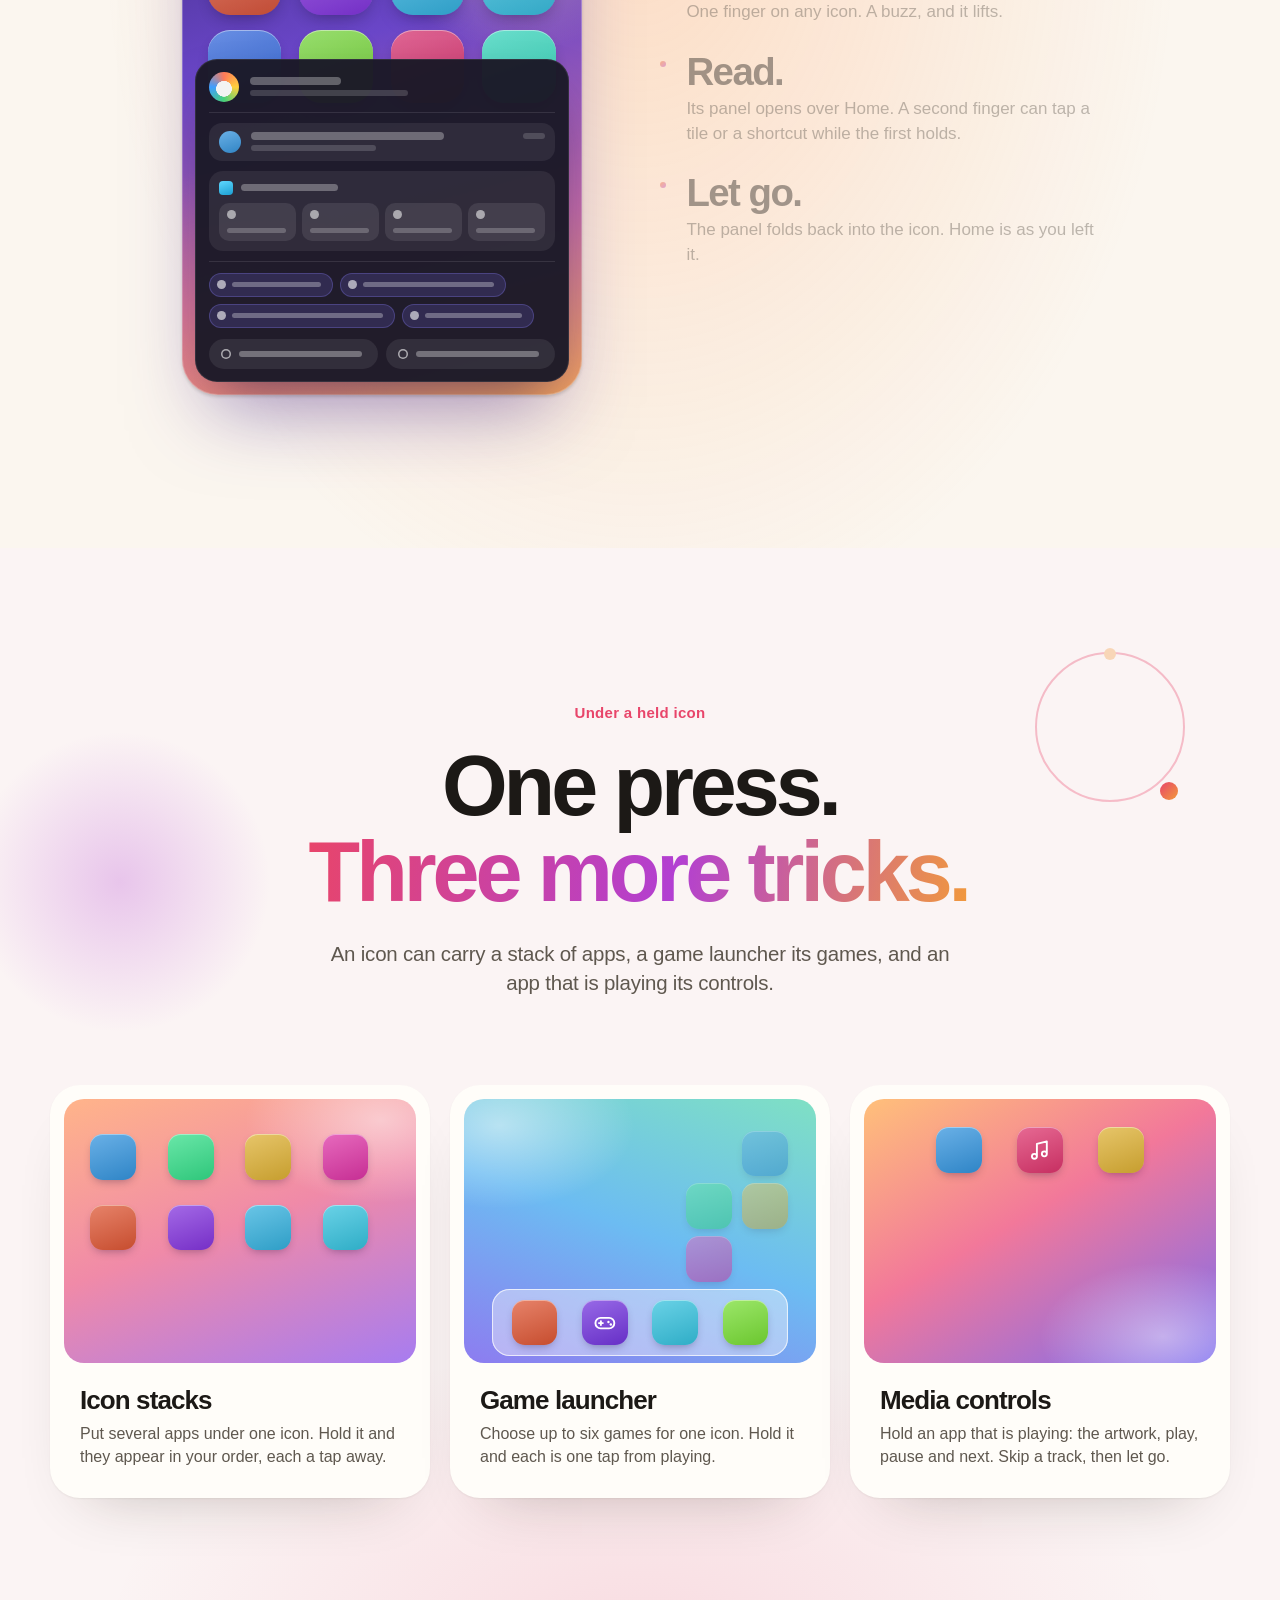
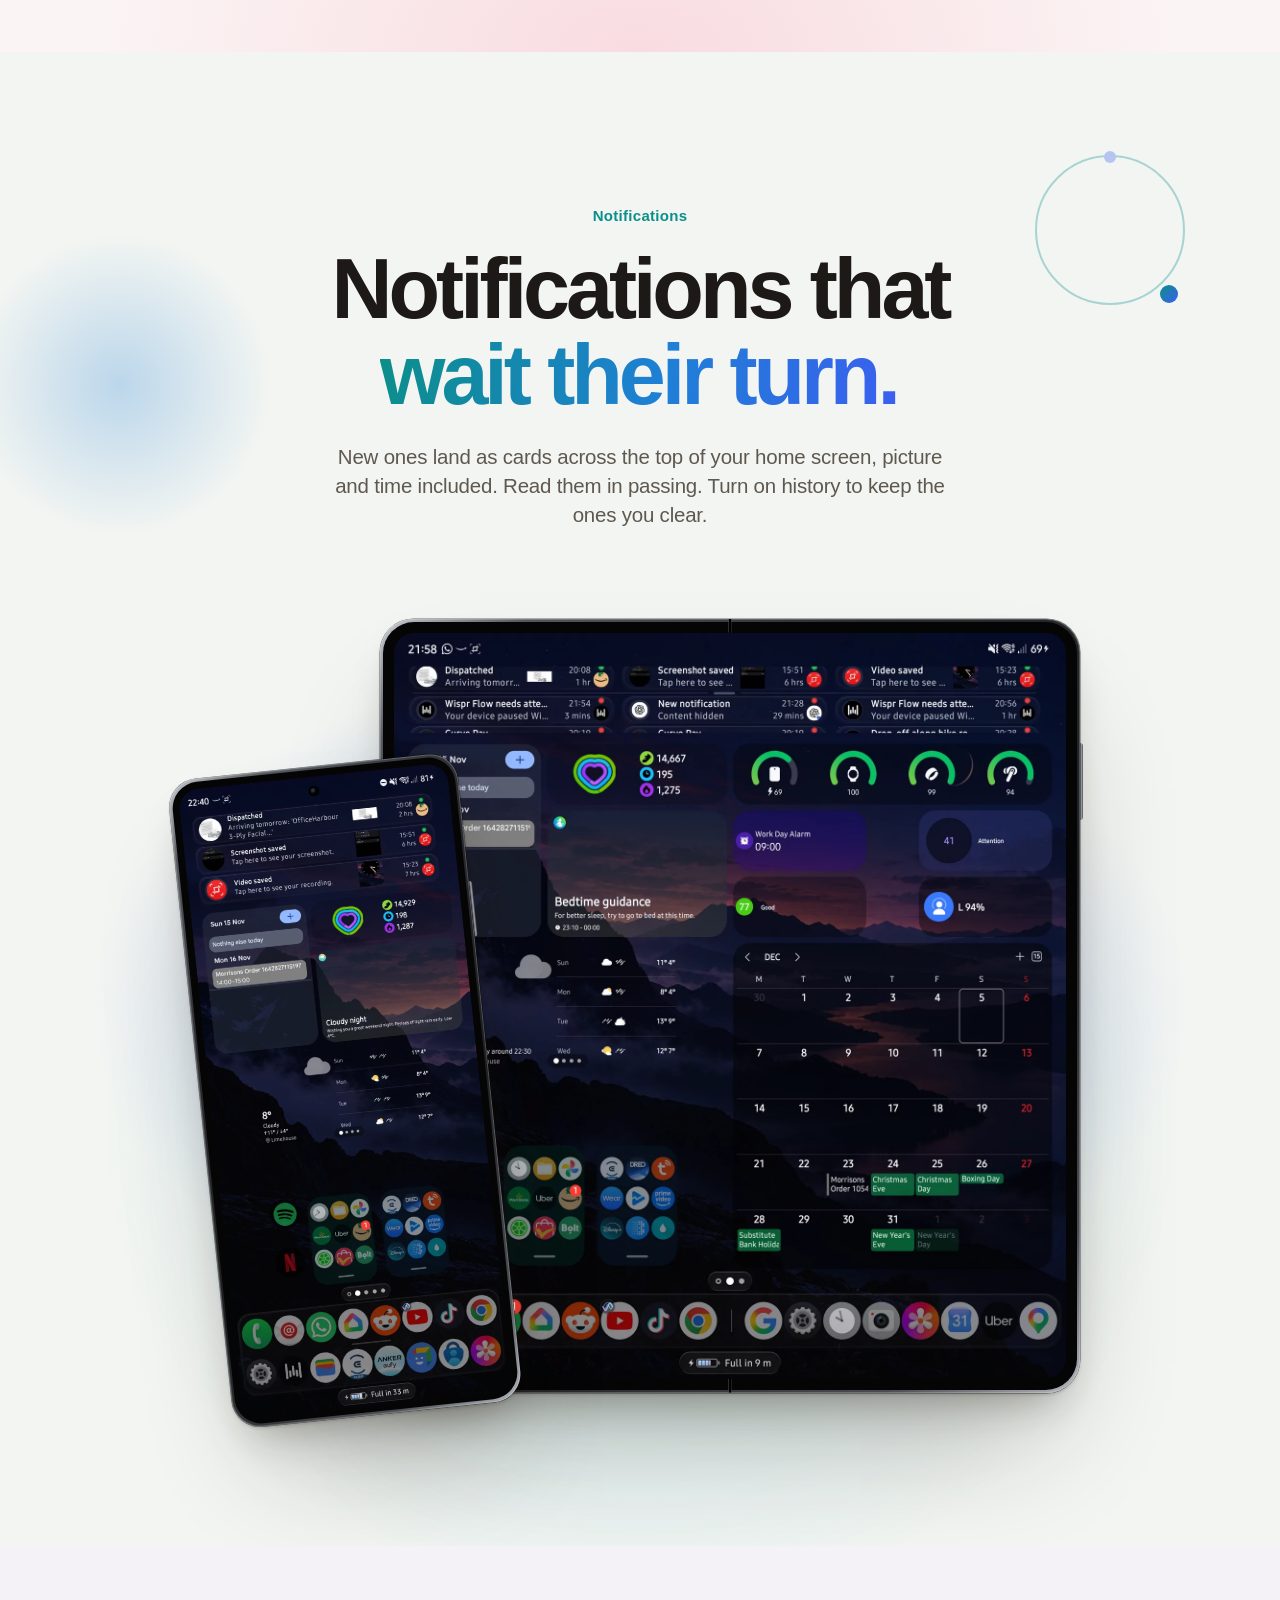
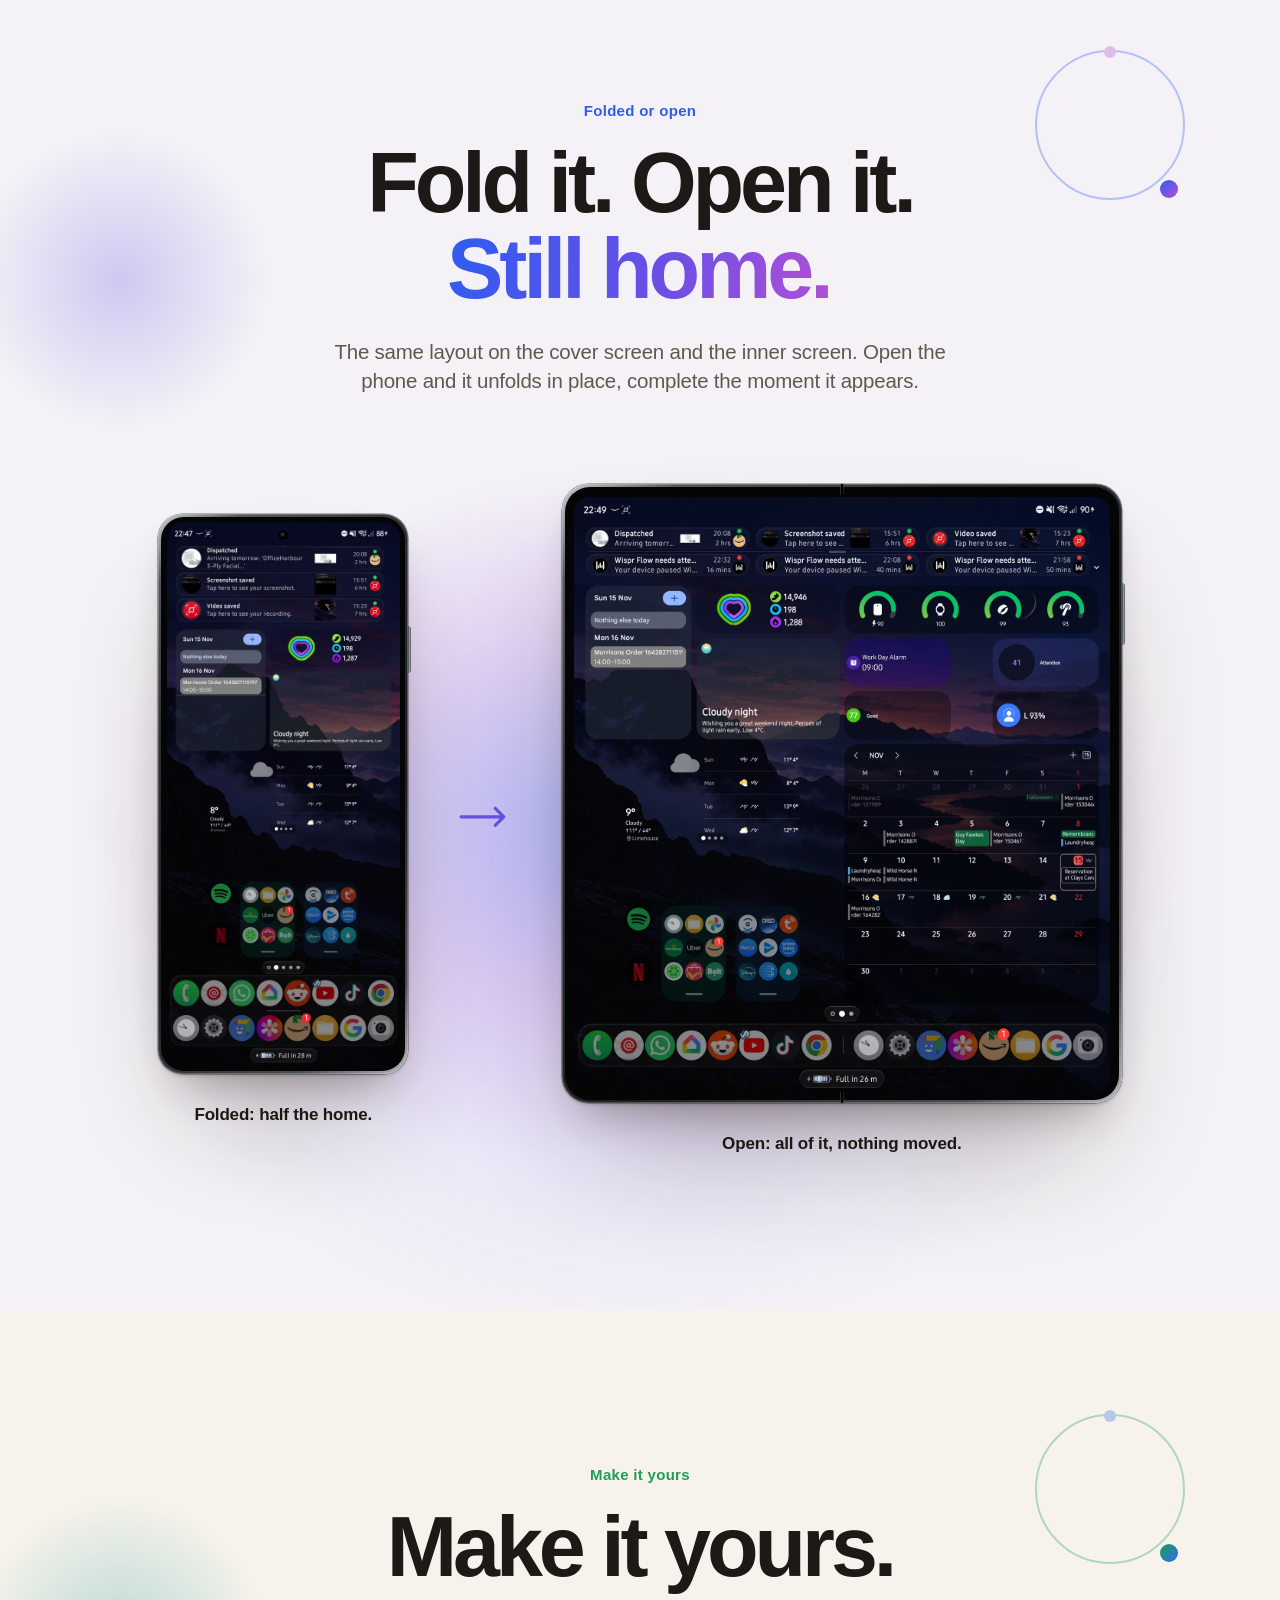
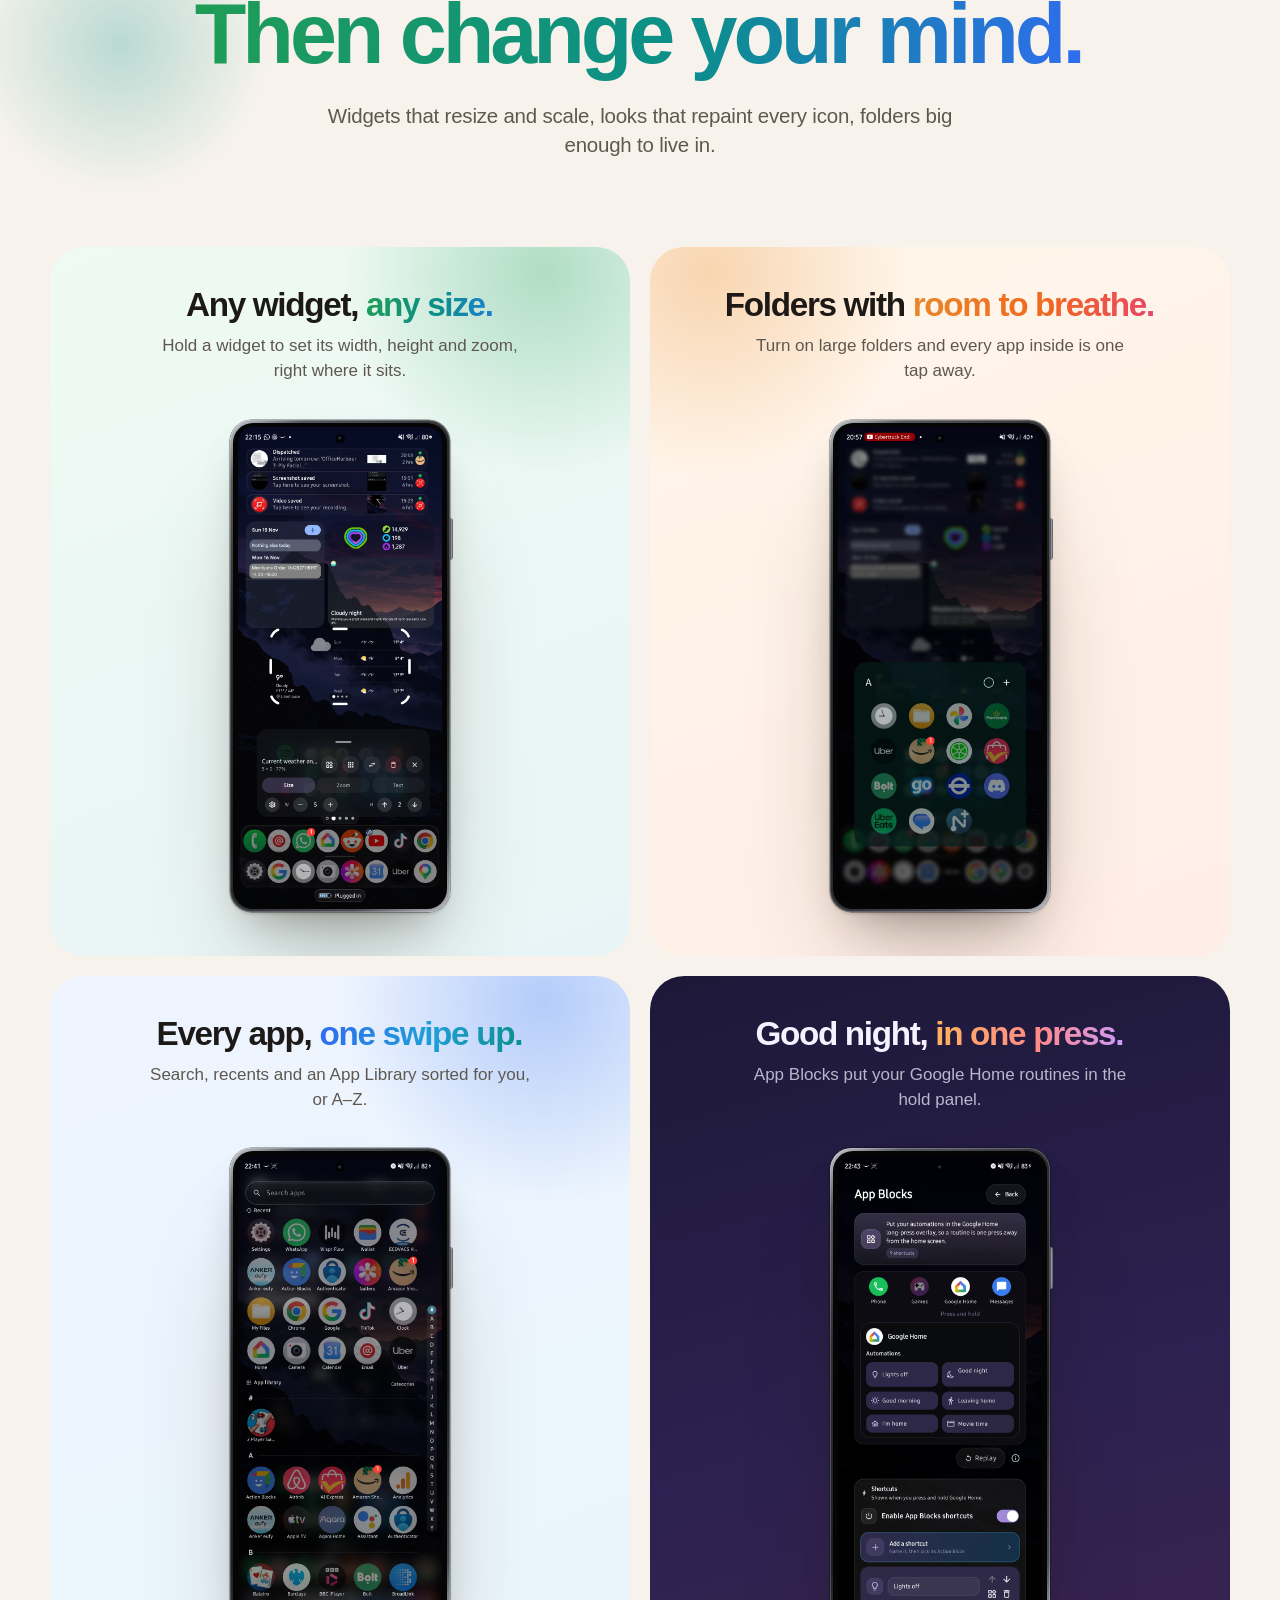
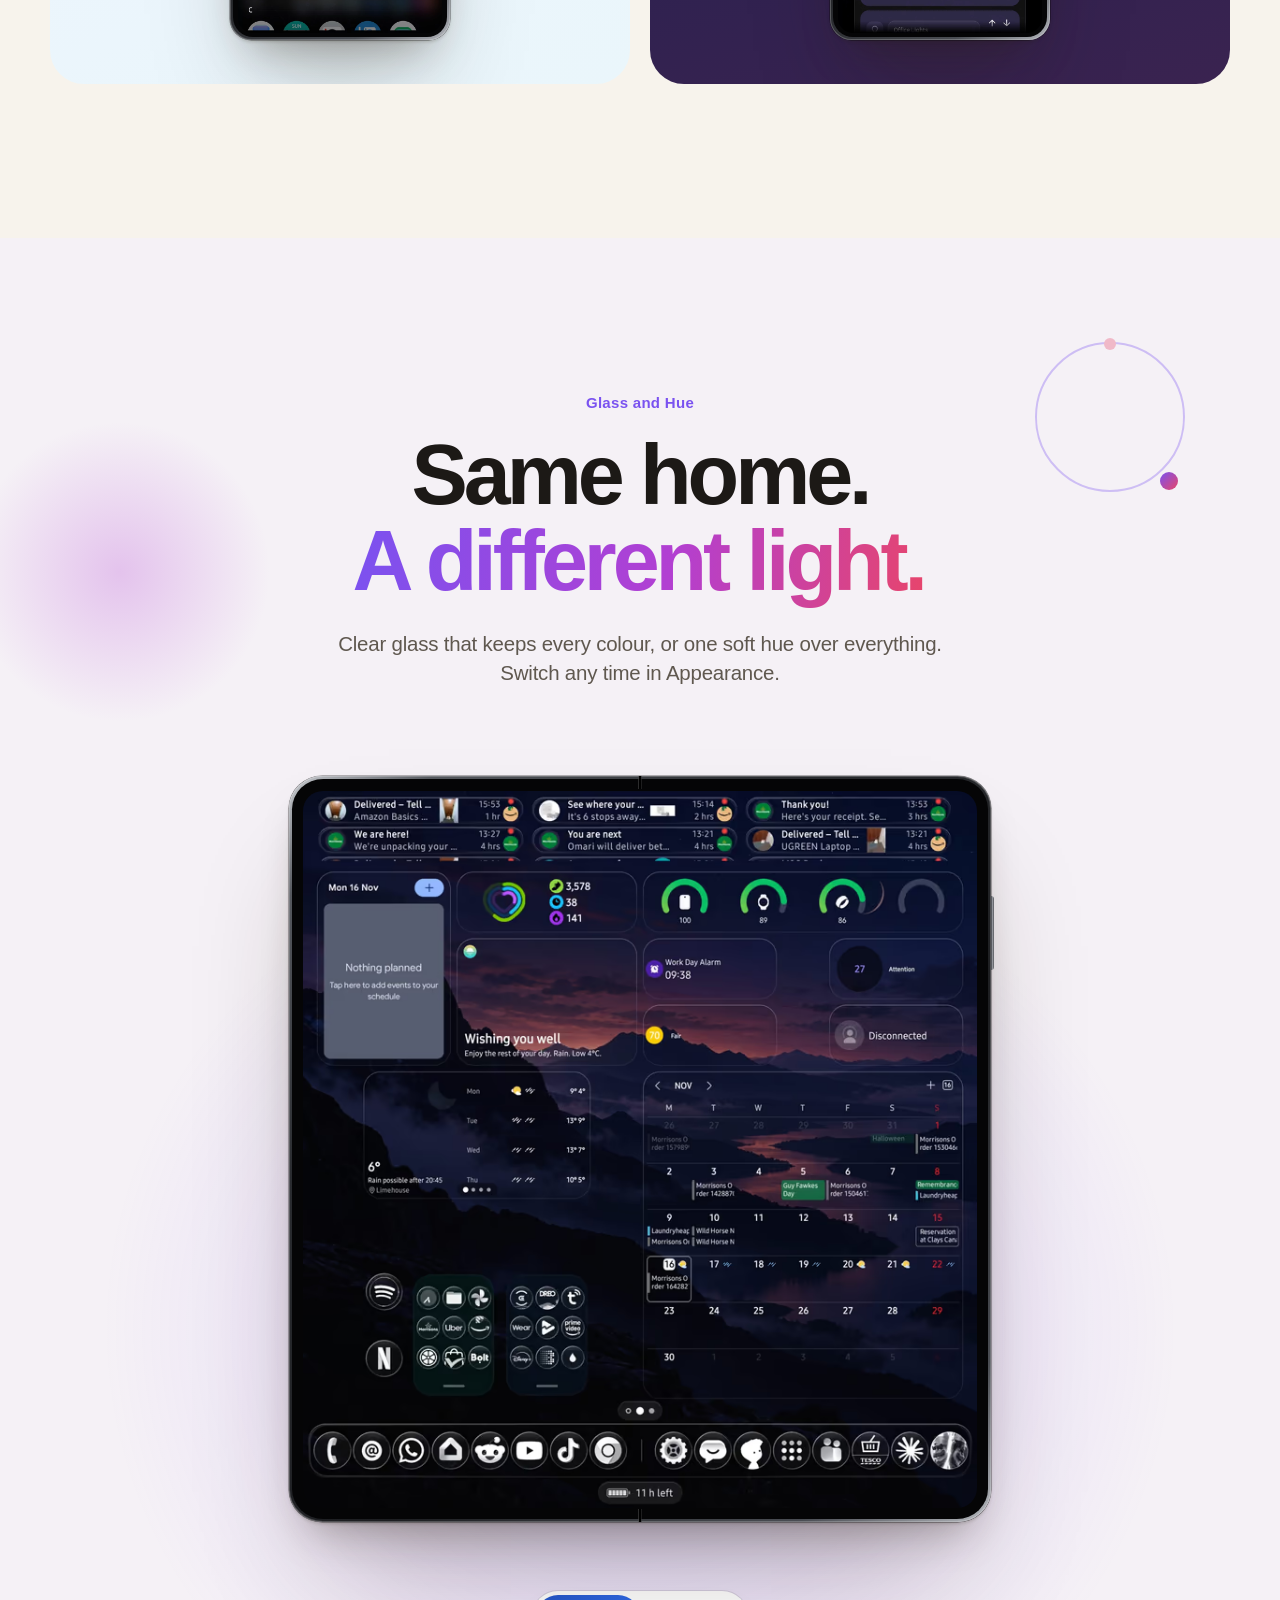
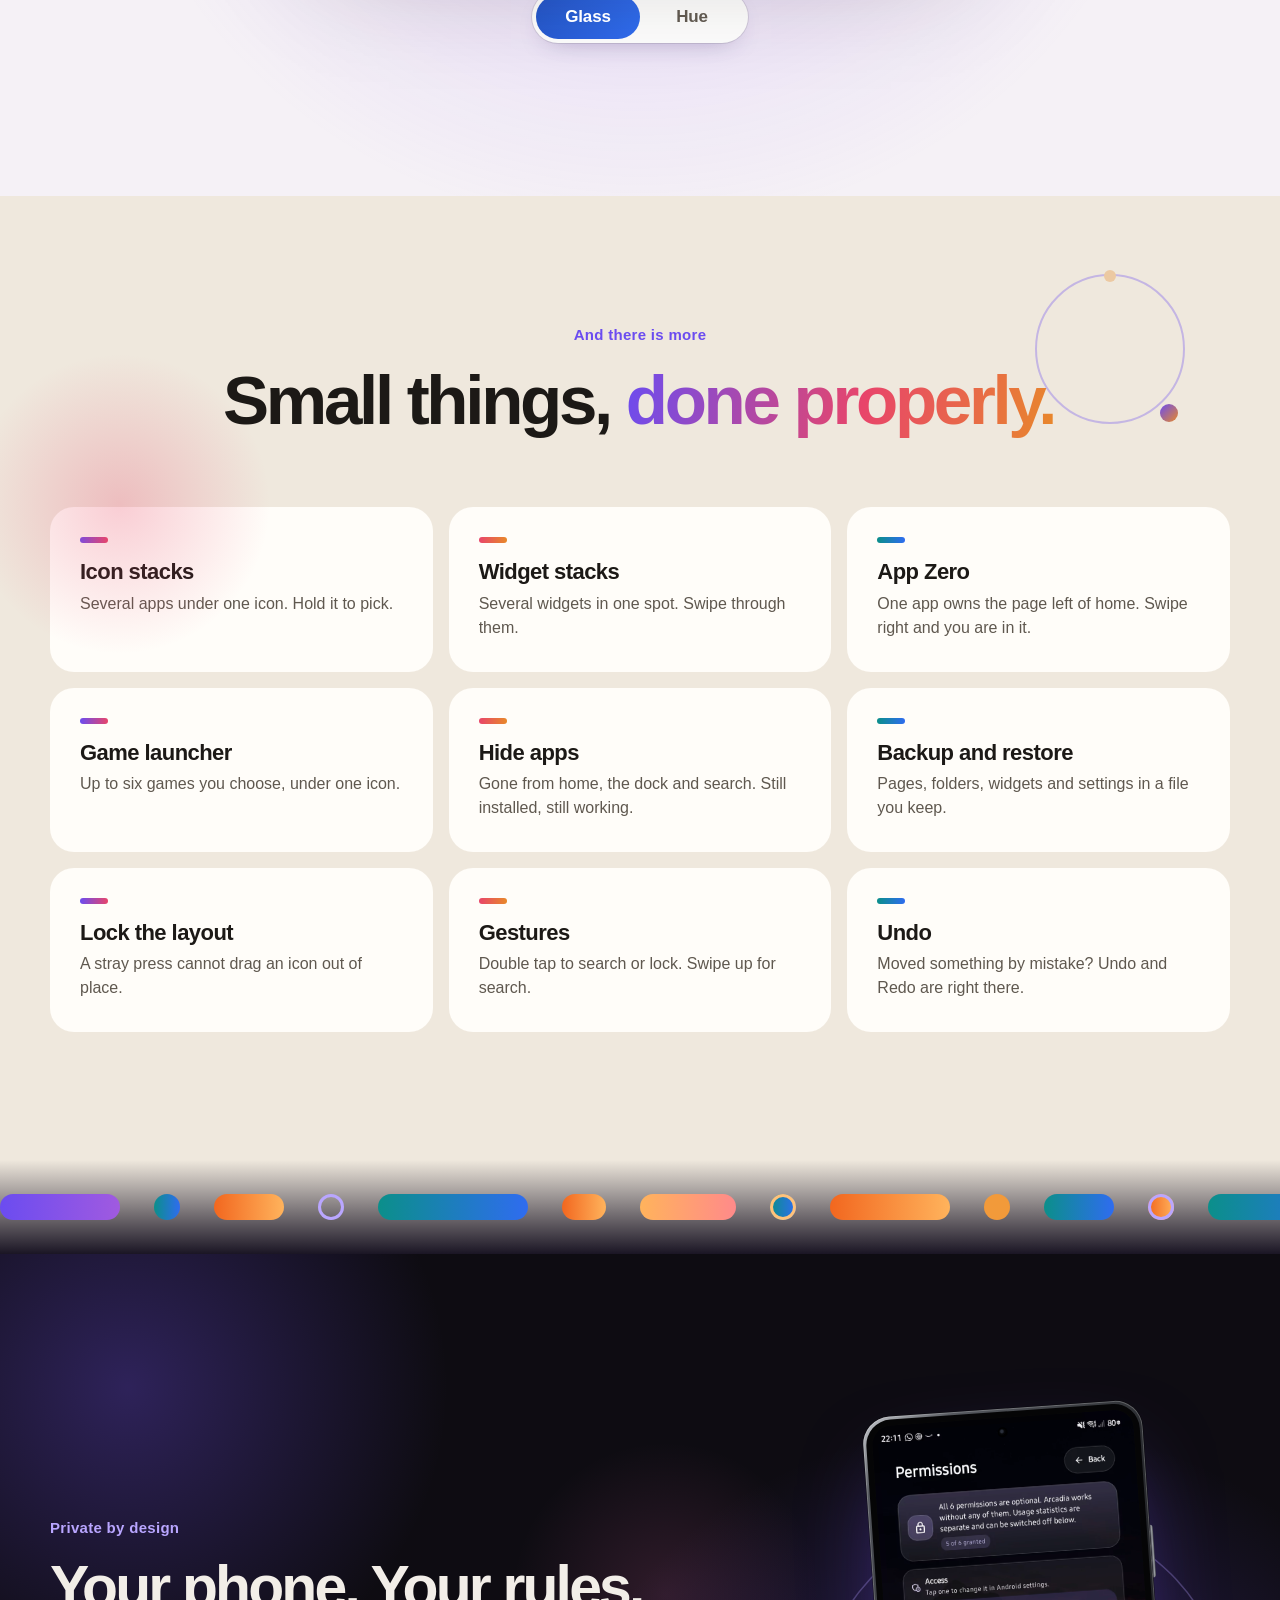
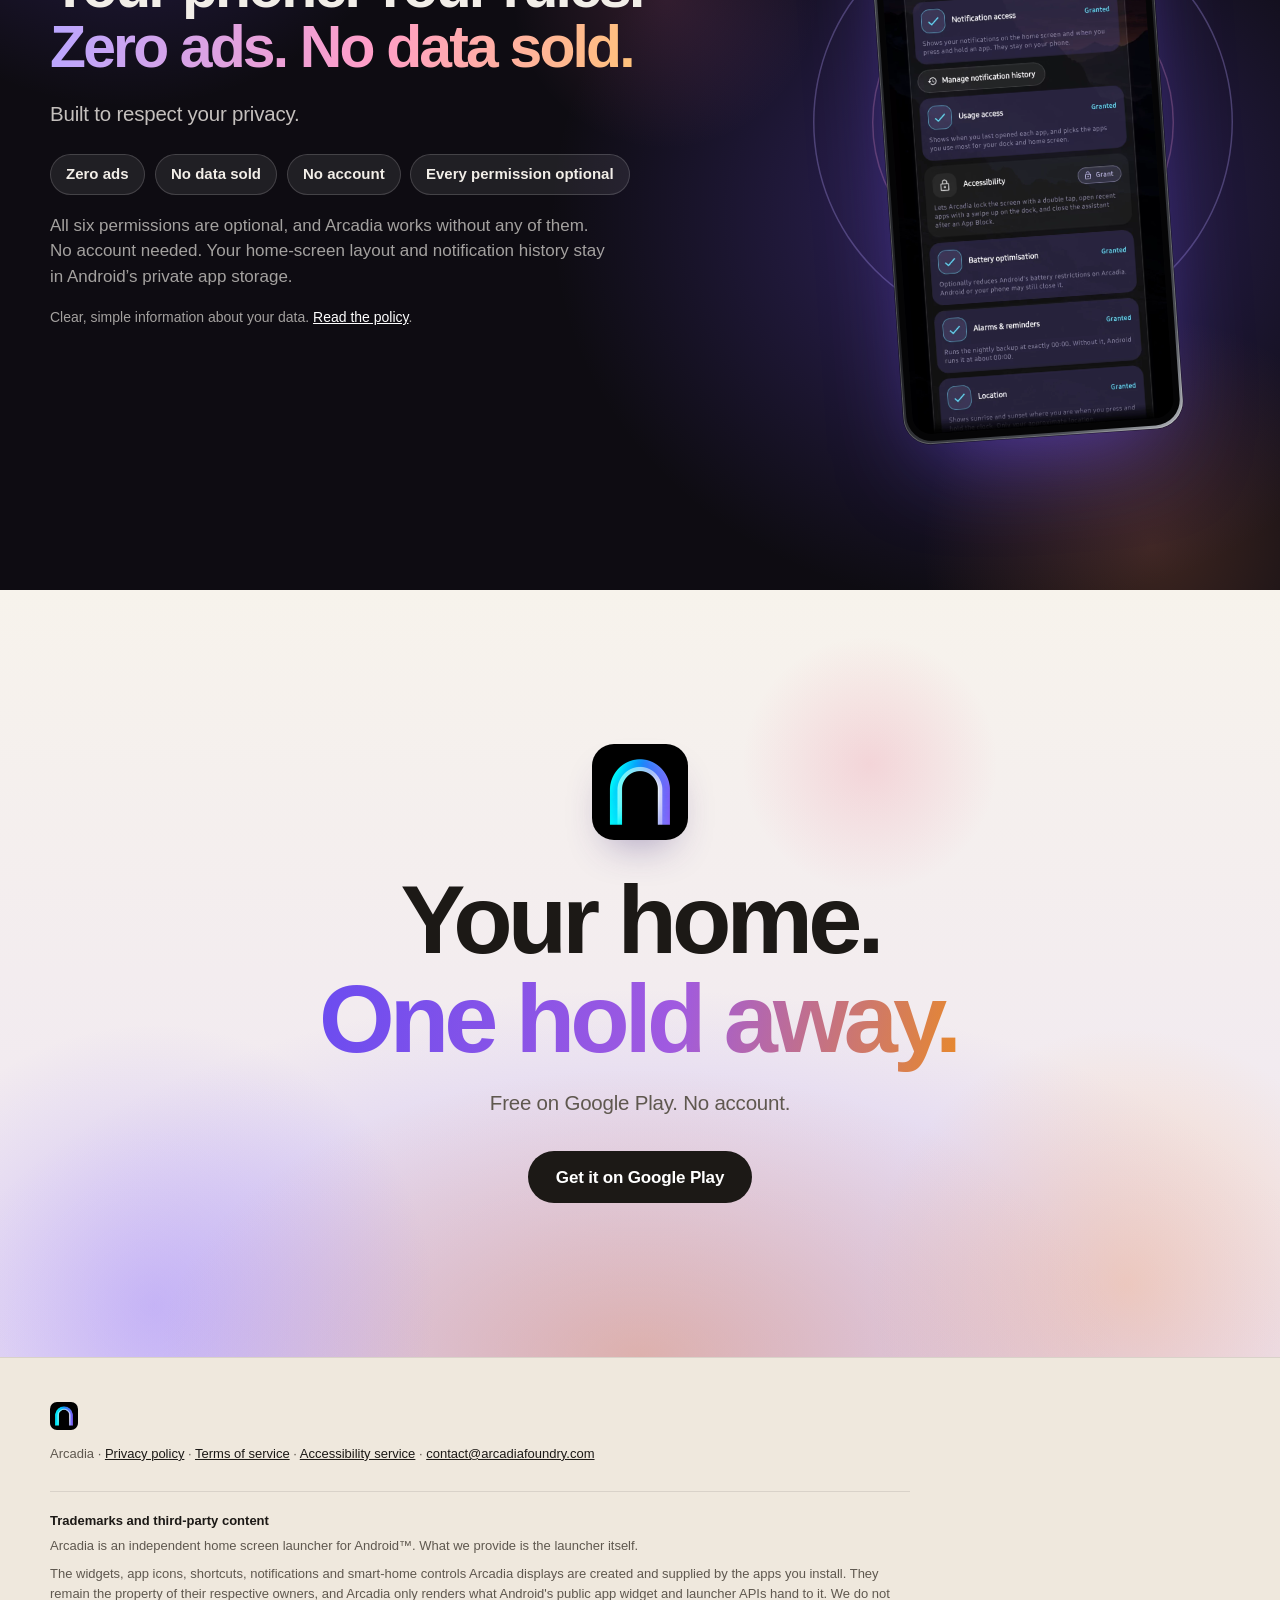
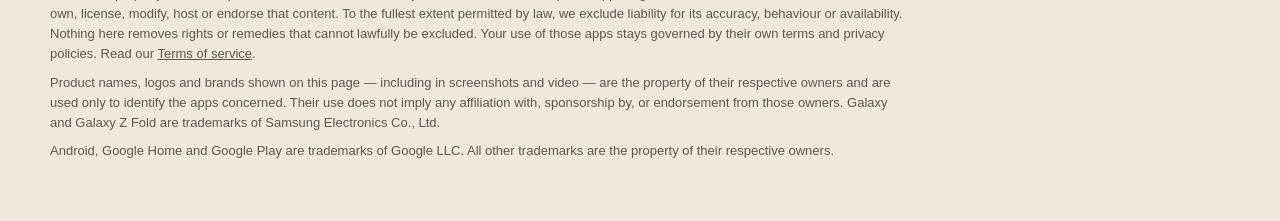
==== commit 64f92555: "Site: the new Arcadia icon (the cyan-to-violet arch on black) everywhere: tab icon, home-screen icon" ====
--- a/index.html
+++ b/index.html
@@ -10,14 +10,16 @@
 <meta property="og:title" content="Arcadia — your home, one hold away">
 <meta property="og:description" content="Hold any icon for its live widget, its notifications and its shortcuts, without opening the app.">
 <meta property="og:type" content="website">
-<link rel="icon" href="assets/icon.png">
+<link rel="icon" type="image/png" sizes="32x32" href="assets/arcadia-icon-32.png">
+<link rel="icon" type="image/png" sizes="192x192" href="assets/arcadia-icon-192.png">
+<link rel="apple-touch-icon" href="assets/arcadia-icon-180.png">
 <link rel="preload" as="image" href="assets/w44/home-open.webp" type="image/webp">
 <link rel="stylesheet" href="style.css">
 </head>
 <body>
 
 <header class="nav">
-  <a class="brand" href="#top"><img src="assets/icon.png" alt="" width="28" height="28"><span>Arcadia</span></a>
+  <a class="brand" href="#top"><img src="assets/arcadia-icon-192.png" alt="" width="28" height="28"><span>Arcadia</span></a>
   <nav class="nav-links" aria-label="Sections">
     <a href="#panel">Hold</a><a href="#notifications">Notifications</a><a href="#fold">Fold</a><a href="#widgets">Make it yours</a><a href="#looks">Glass and Hue</a><a href="#privacy">Privacy</a>
   </nav>
@@ -407,7 +409,7 @@
   <section id="get" class="get">
     <div class="g-field" data-anim aria-hidden="true"><span class="orb g1"></span><span class="orb g2"></span><span class="orb g3"></span></div>
     <div class="get-inner reveal">
-      <div class="mark-wrap"><span class="ripple" aria-hidden="true"></span><span class="ripple r2" aria-hidden="true"></span><img class="mark" src="assets/icon.png" alt="" width="96" height="96" loading="lazy"></div>
+      <div class="mark-wrap"><span class="ripple" aria-hidden="true"></span><span class="ripple r2" aria-hidden="true"></span><img class="mark" src="assets/arcadia-icon-192.png" alt="" width="96" height="96" loading="lazy"></div>
       <h2>Your home.<br><em>One hold away.</em></h2>
       <p class="lede">Free on Google Play. No account.</p>
       <div class="cta"><a class="btn" href="https://play.google.com/store/apps/details?id=com.arcadiafoundry.launcher" rel="noopener">Get it on Google&nbsp;Play</a></div>
@@ -418,7 +420,7 @@
 
 <footer>
   <div class="foot-inner">
-    <img src="assets/icon.png" alt="" width="28" height="28" loading="lazy">
+    <img src="assets/arcadia-icon-192.png" alt="" width="28" height="28" loading="lazy">
     <p>Arcadia · <a href="privacy-policy.html">Privacy policy</a> · <a href="terms-of-service.html">Terms of service</a> · <a href="accessibility/">Accessibility service</a> · <a href="mailto:contact@arcadiafoundry.com">contact@arcadiafoundry.com</a></p>
 
     <div class="legal">
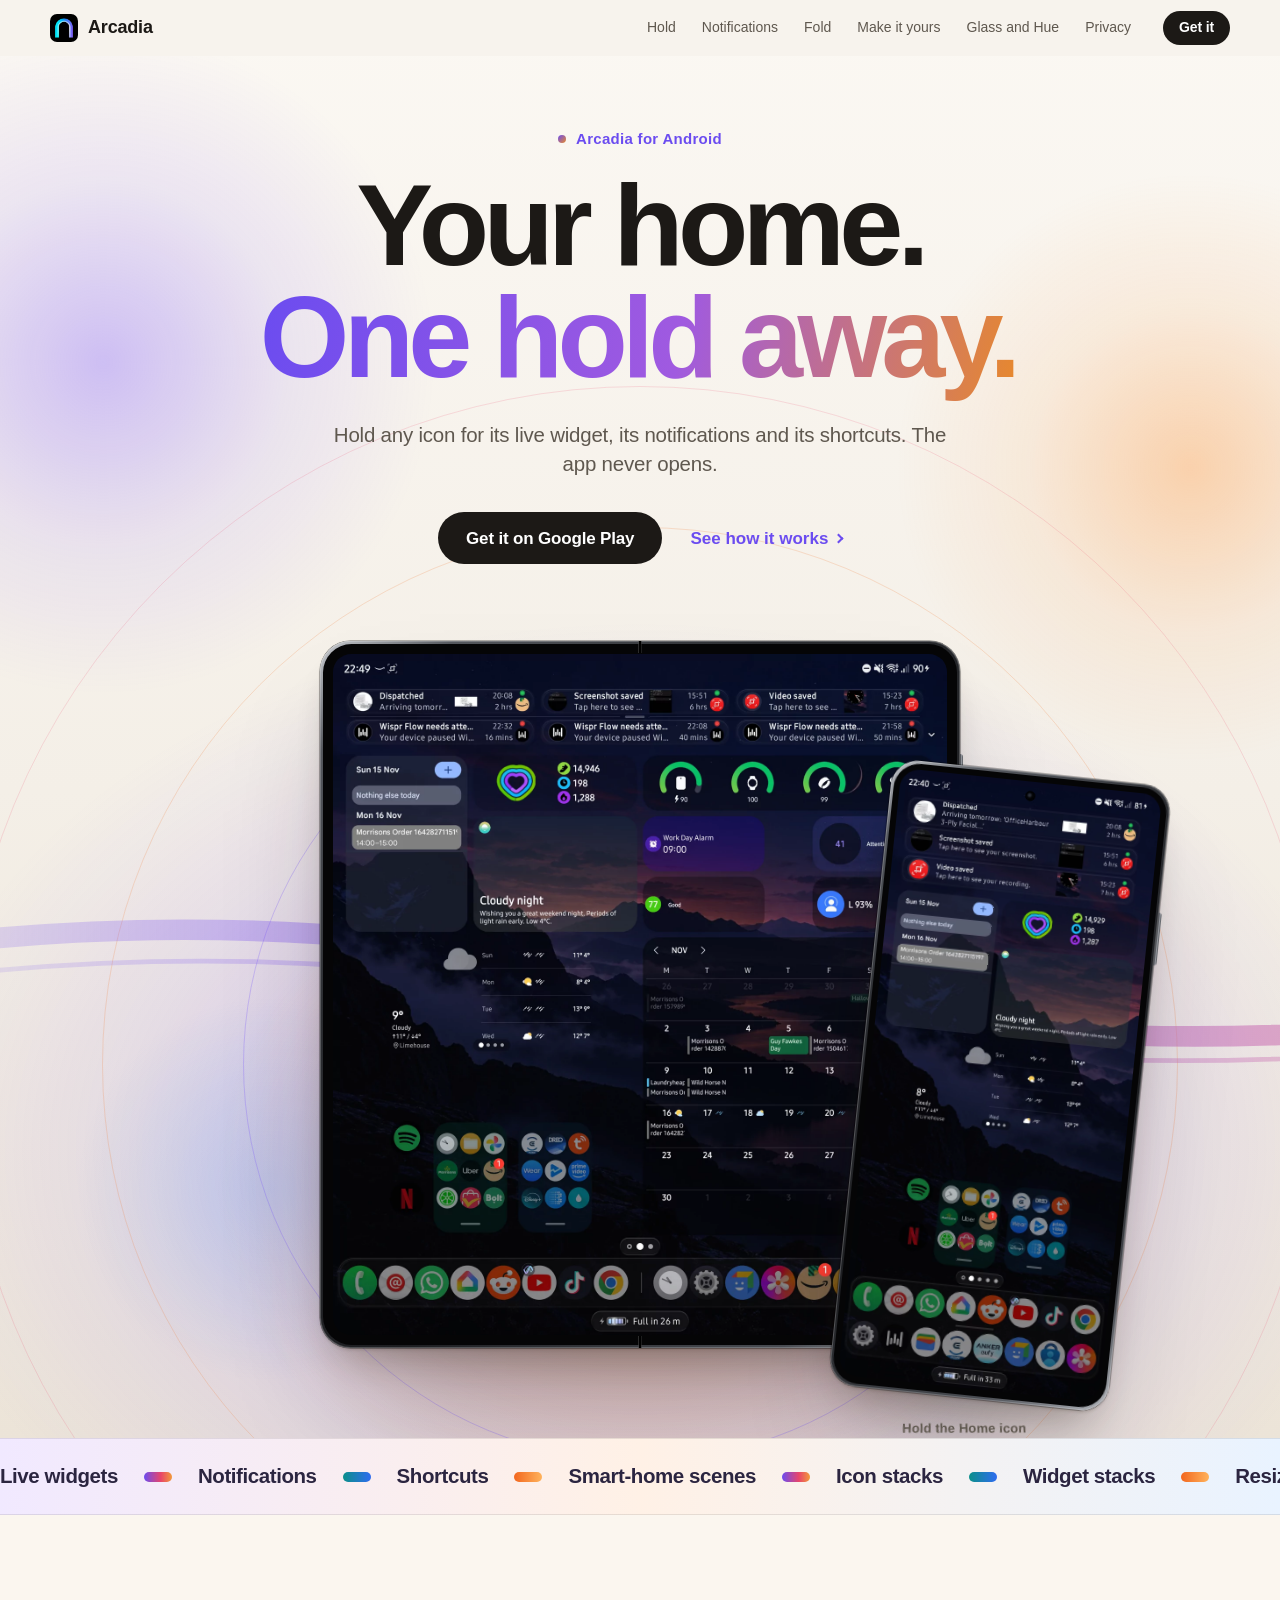
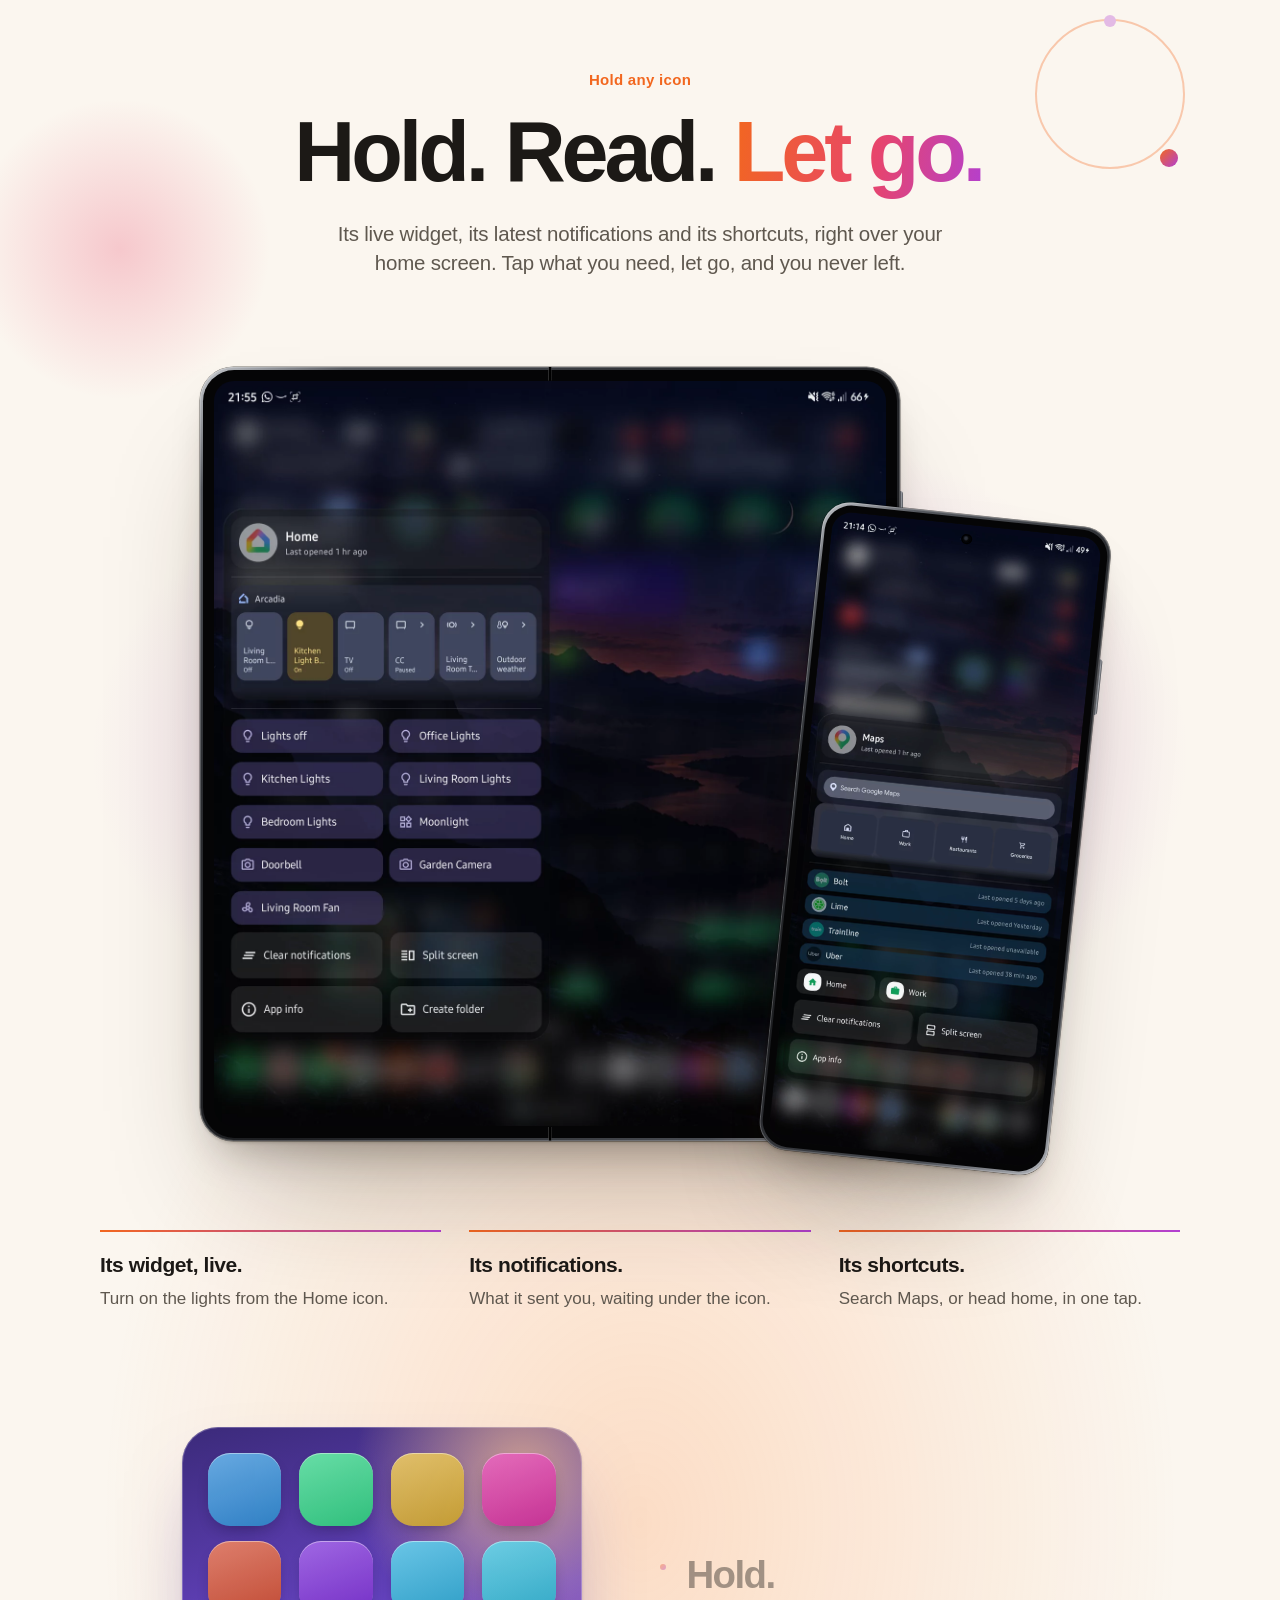
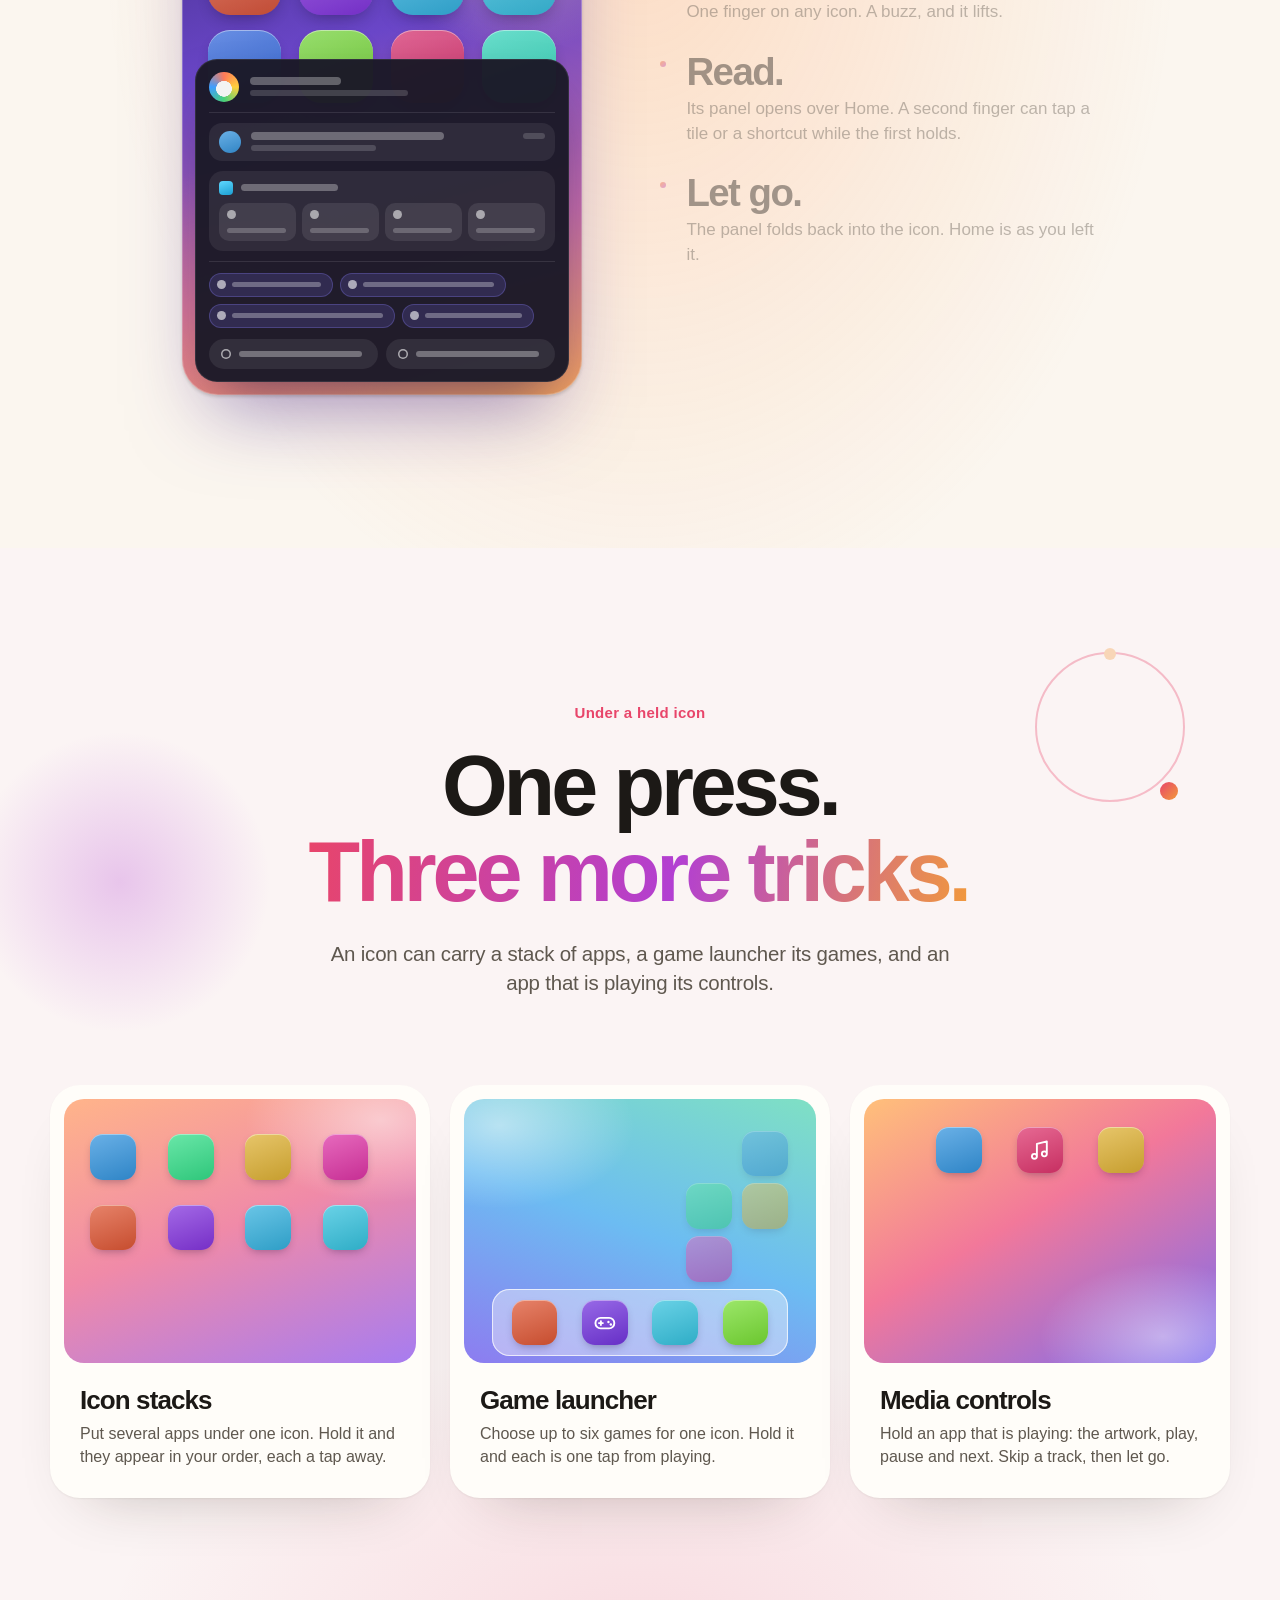
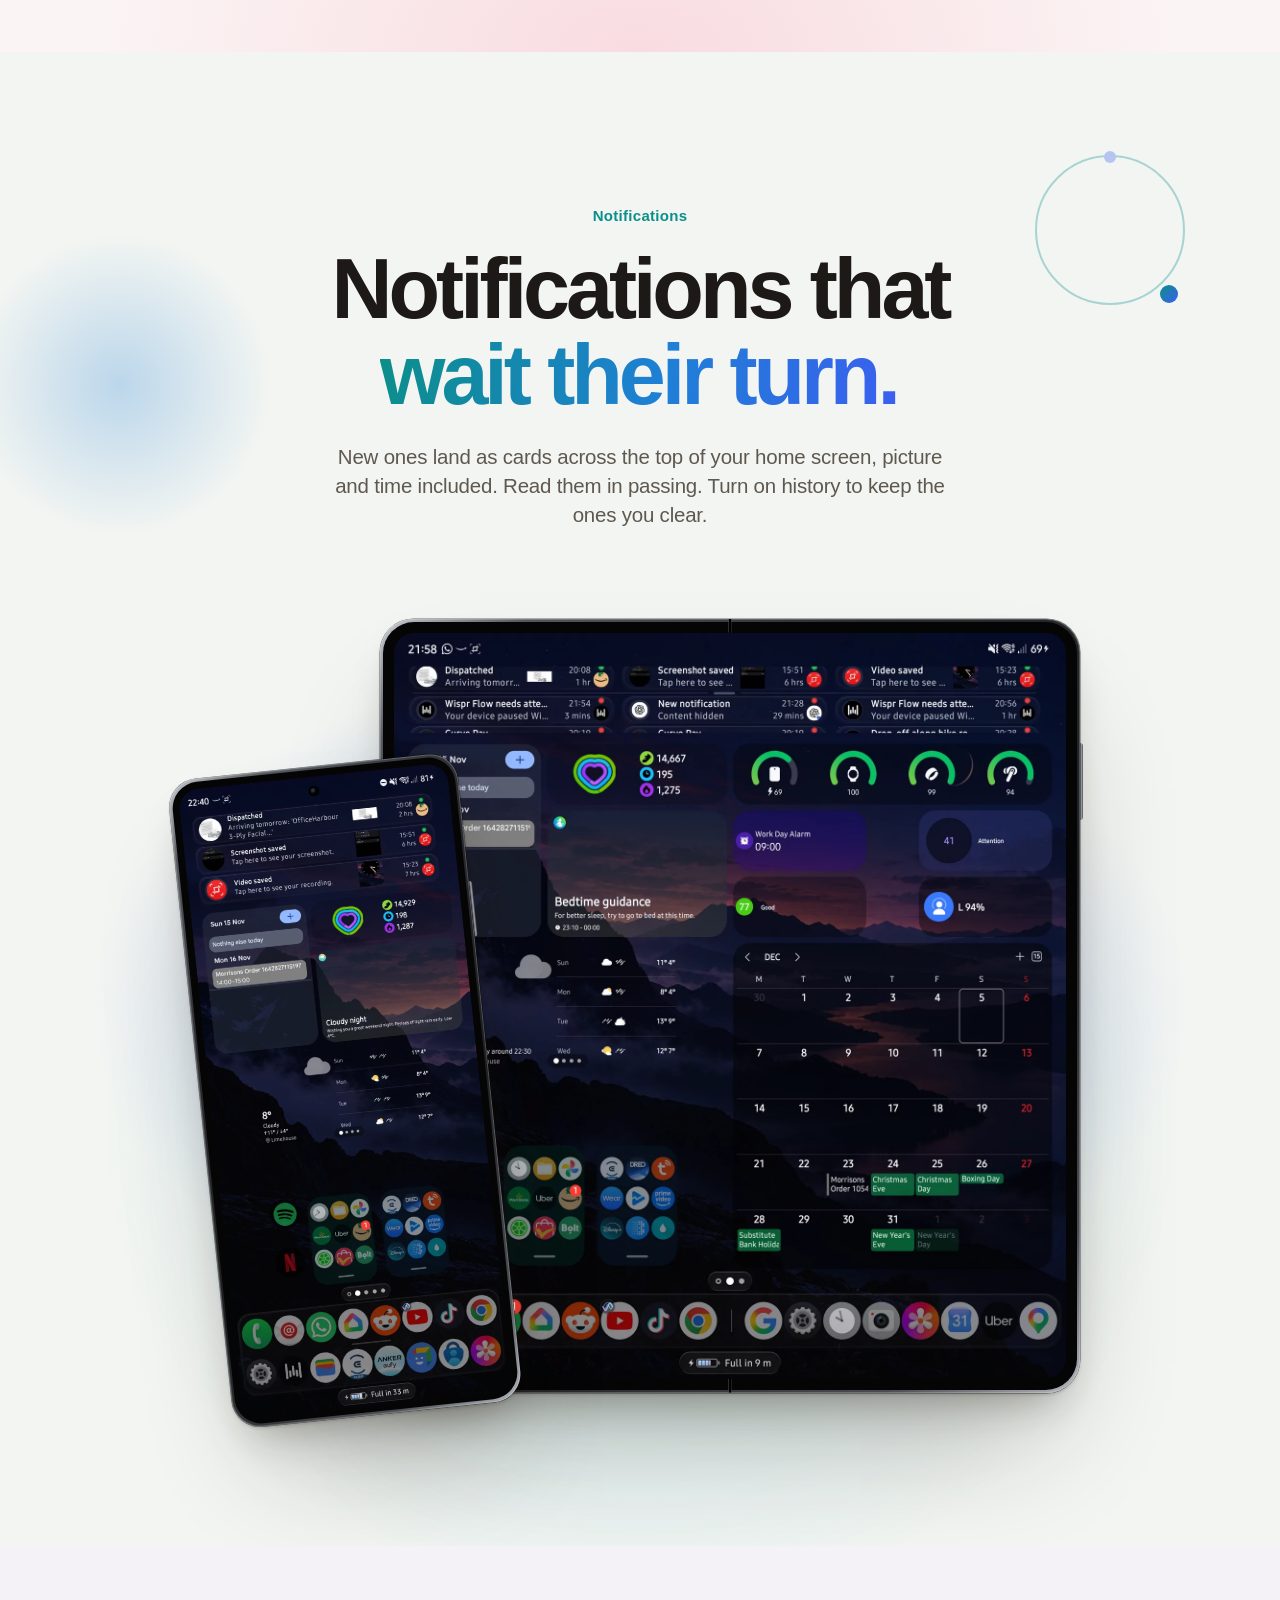
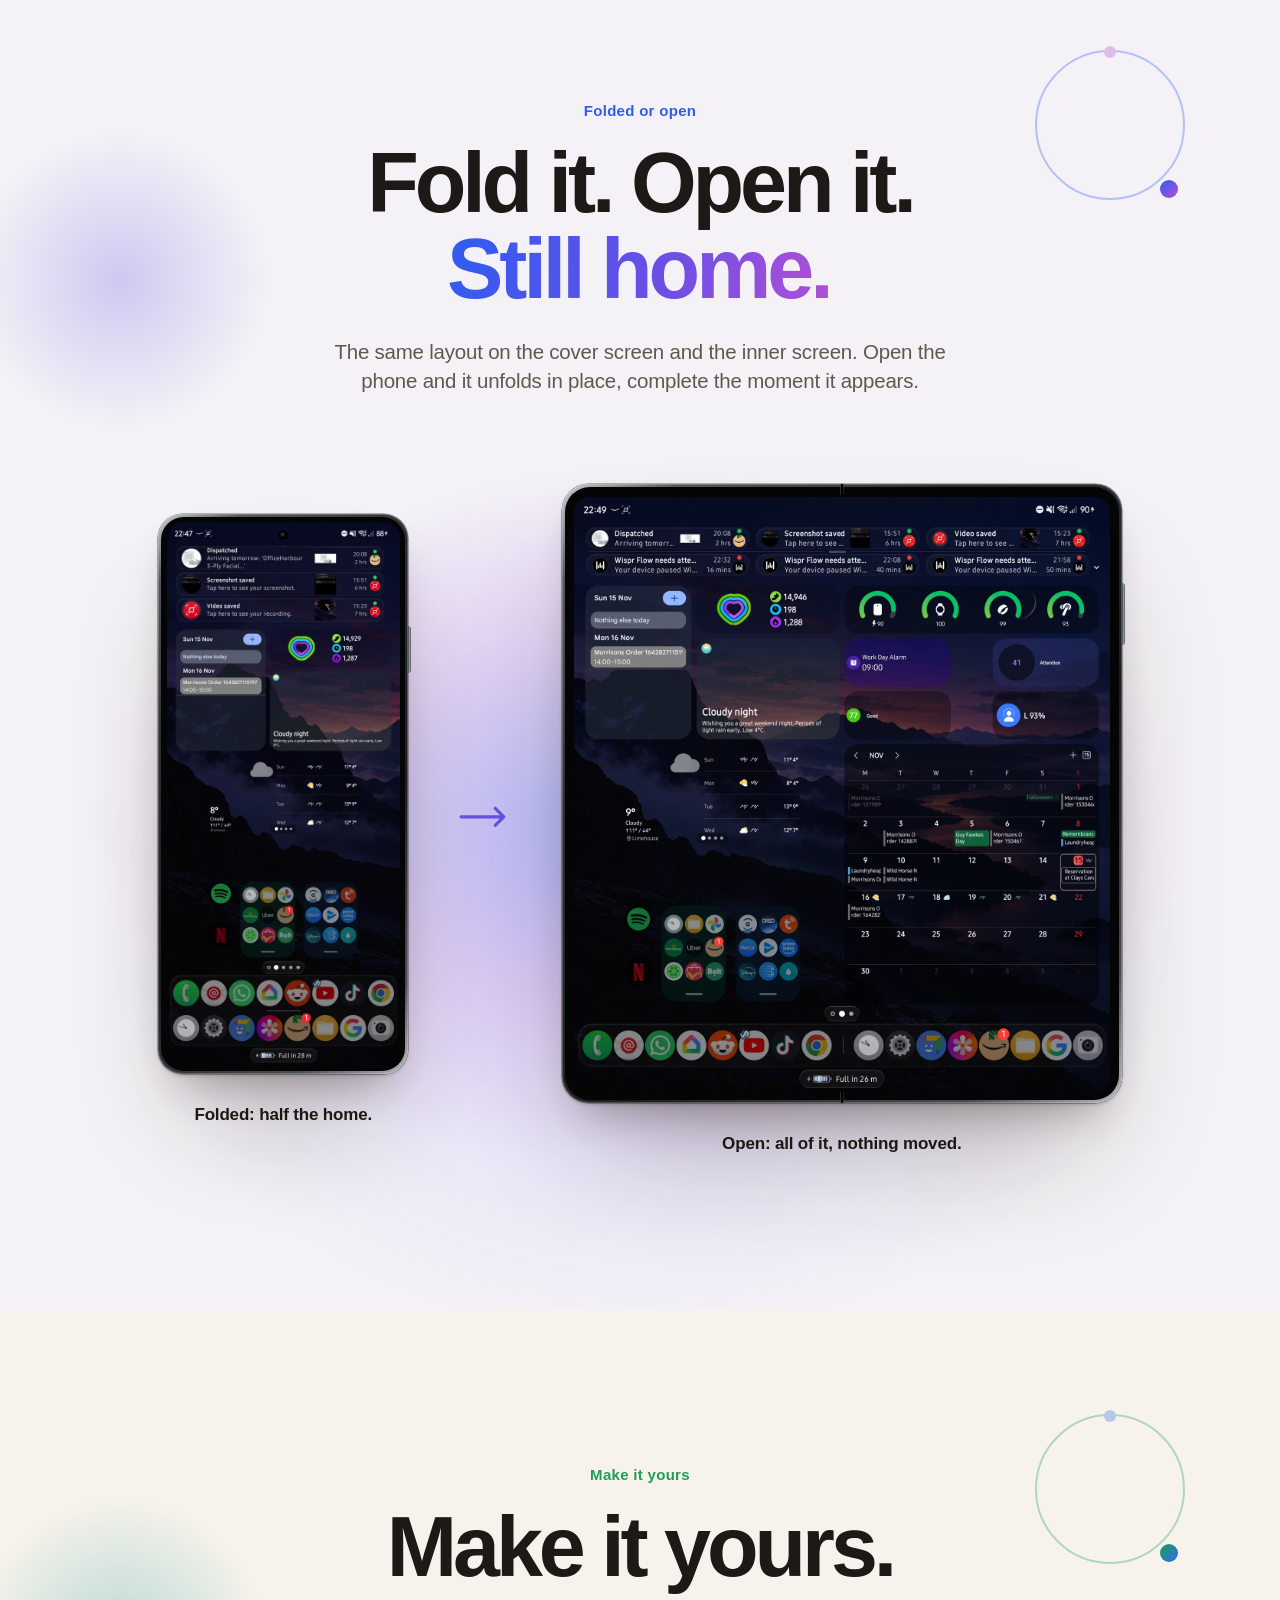
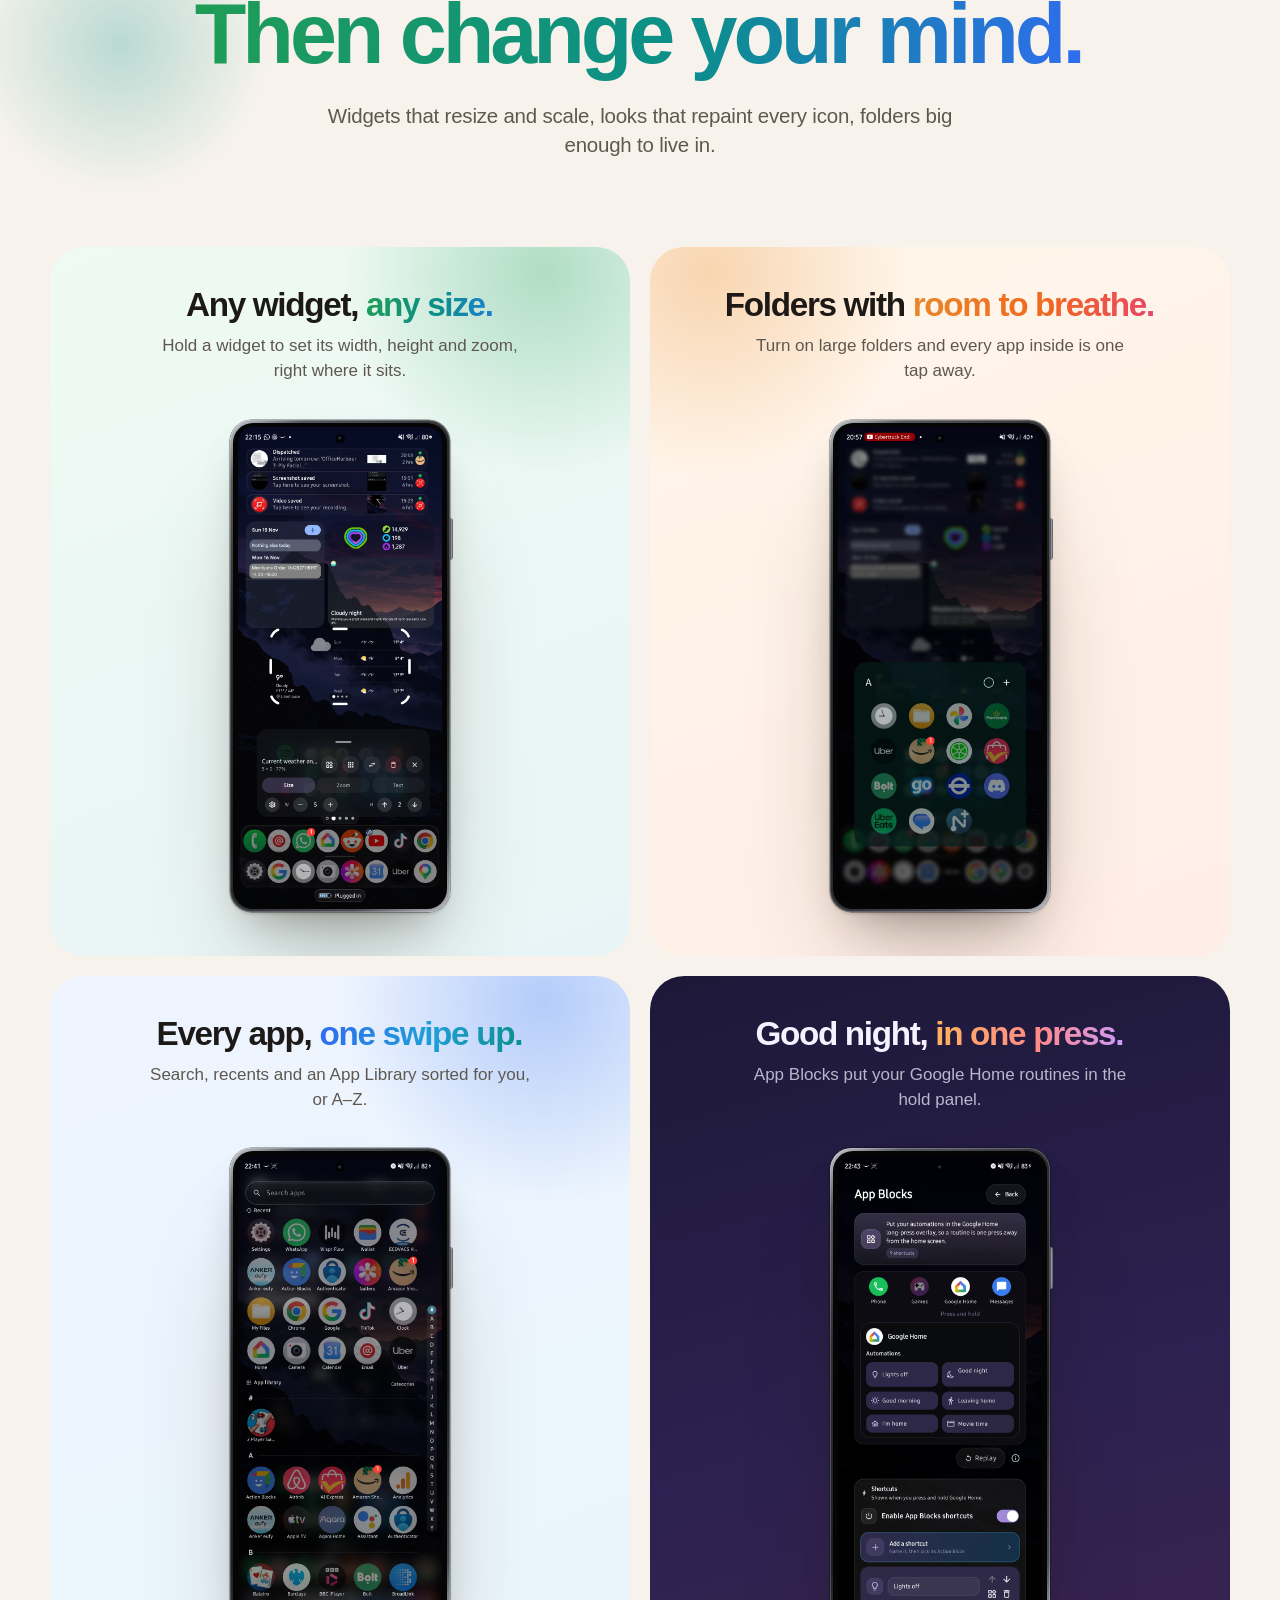
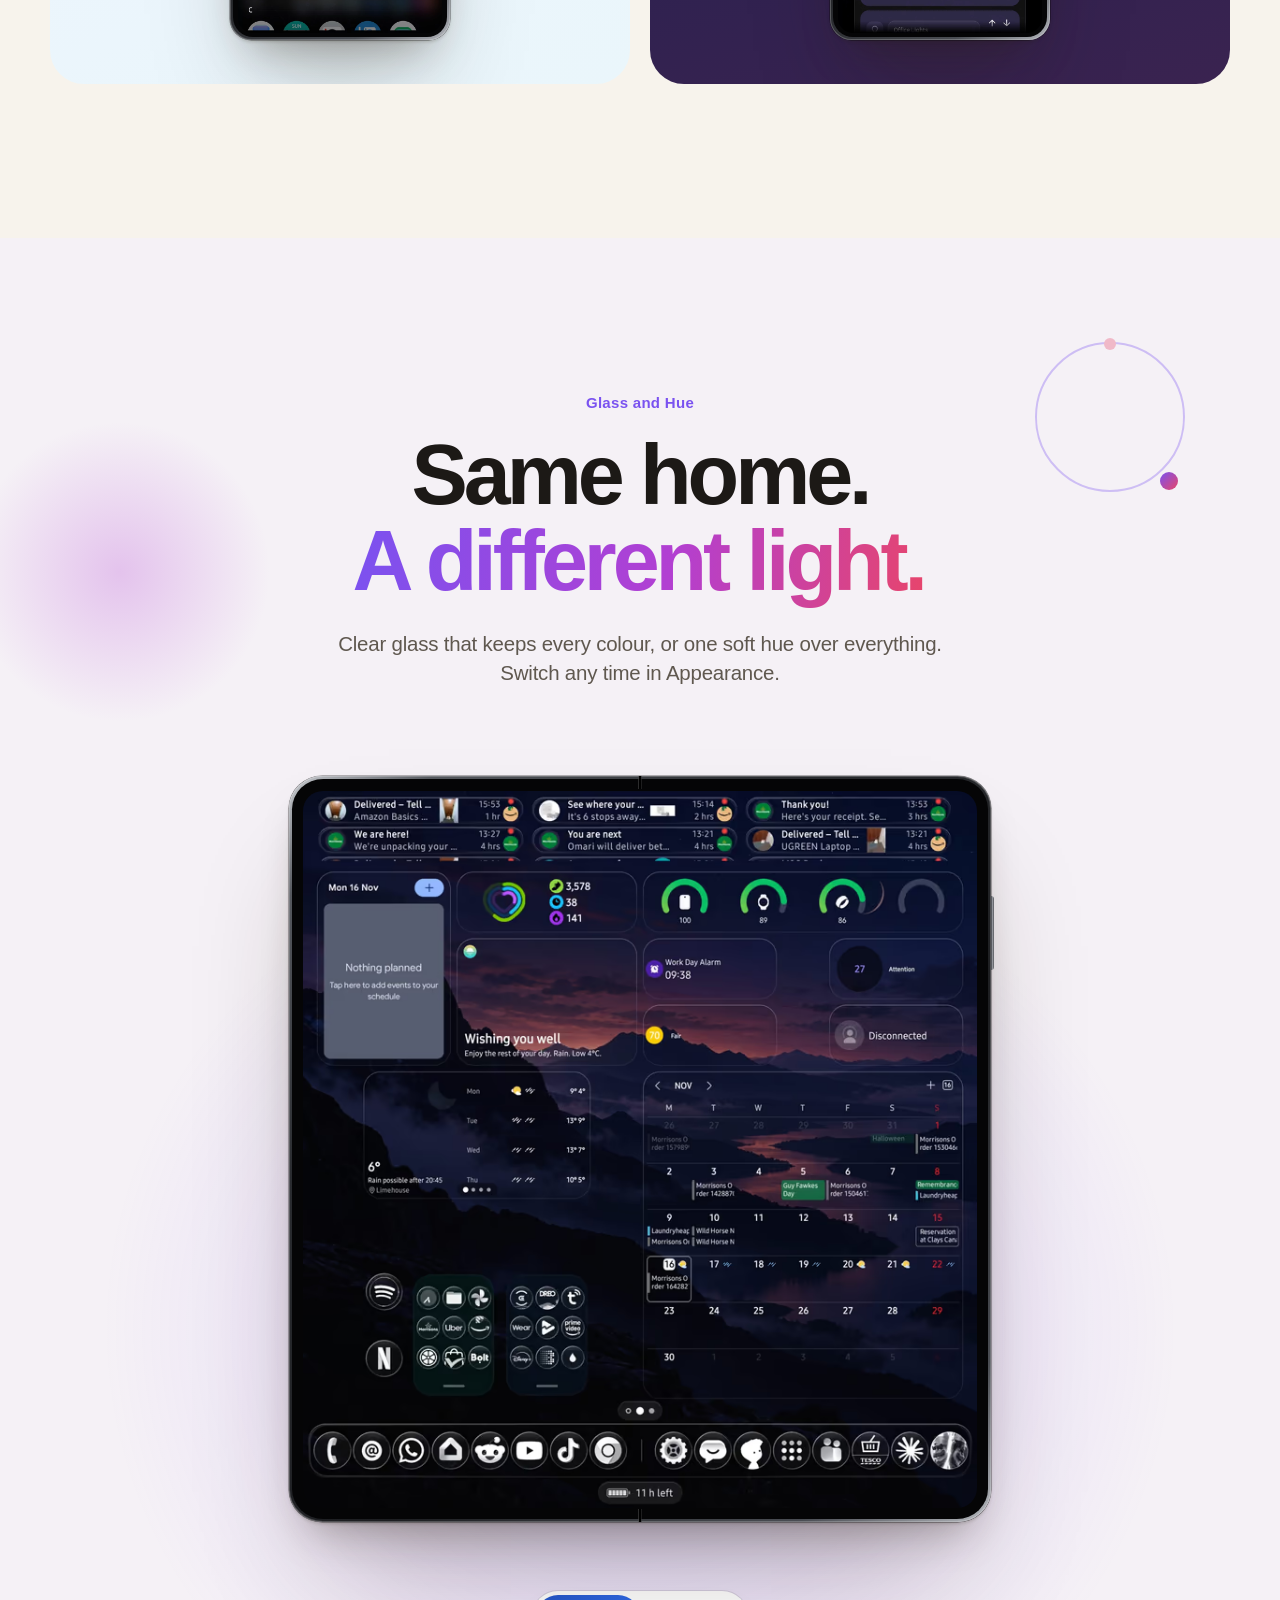
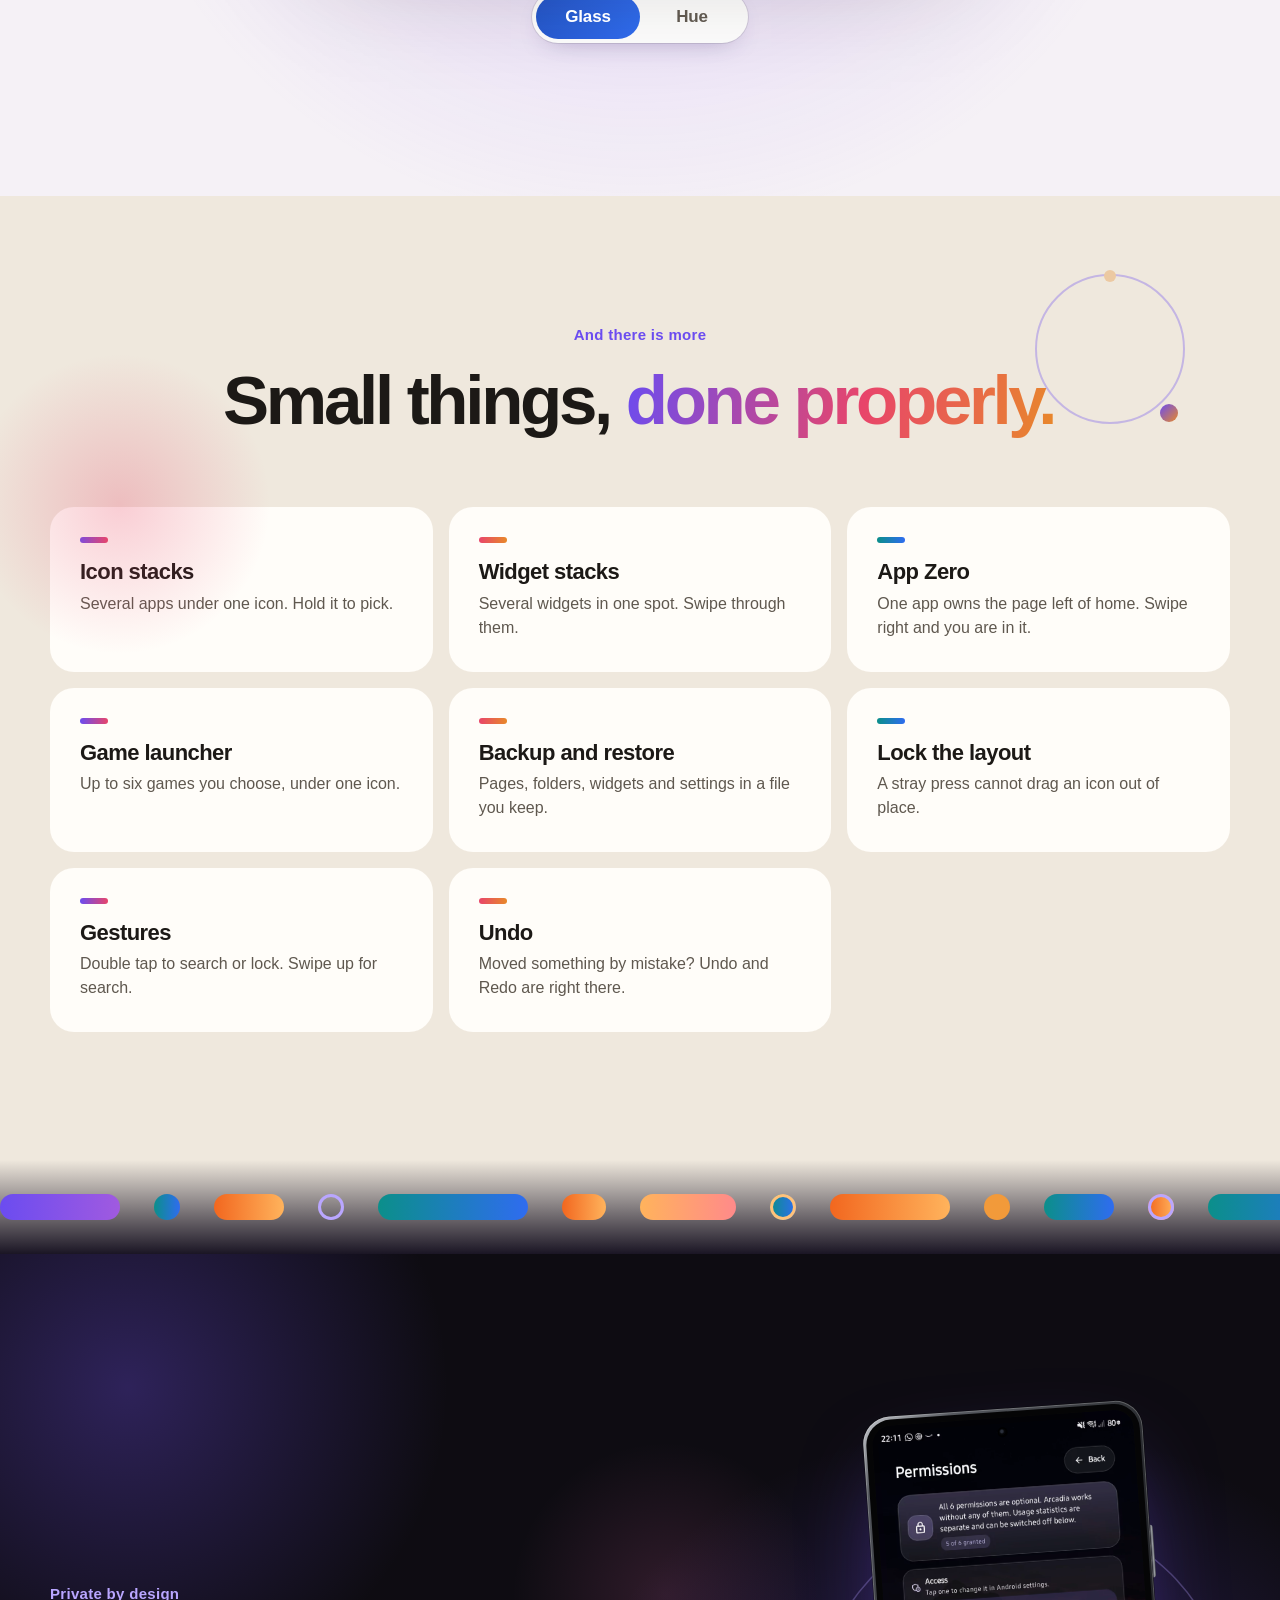
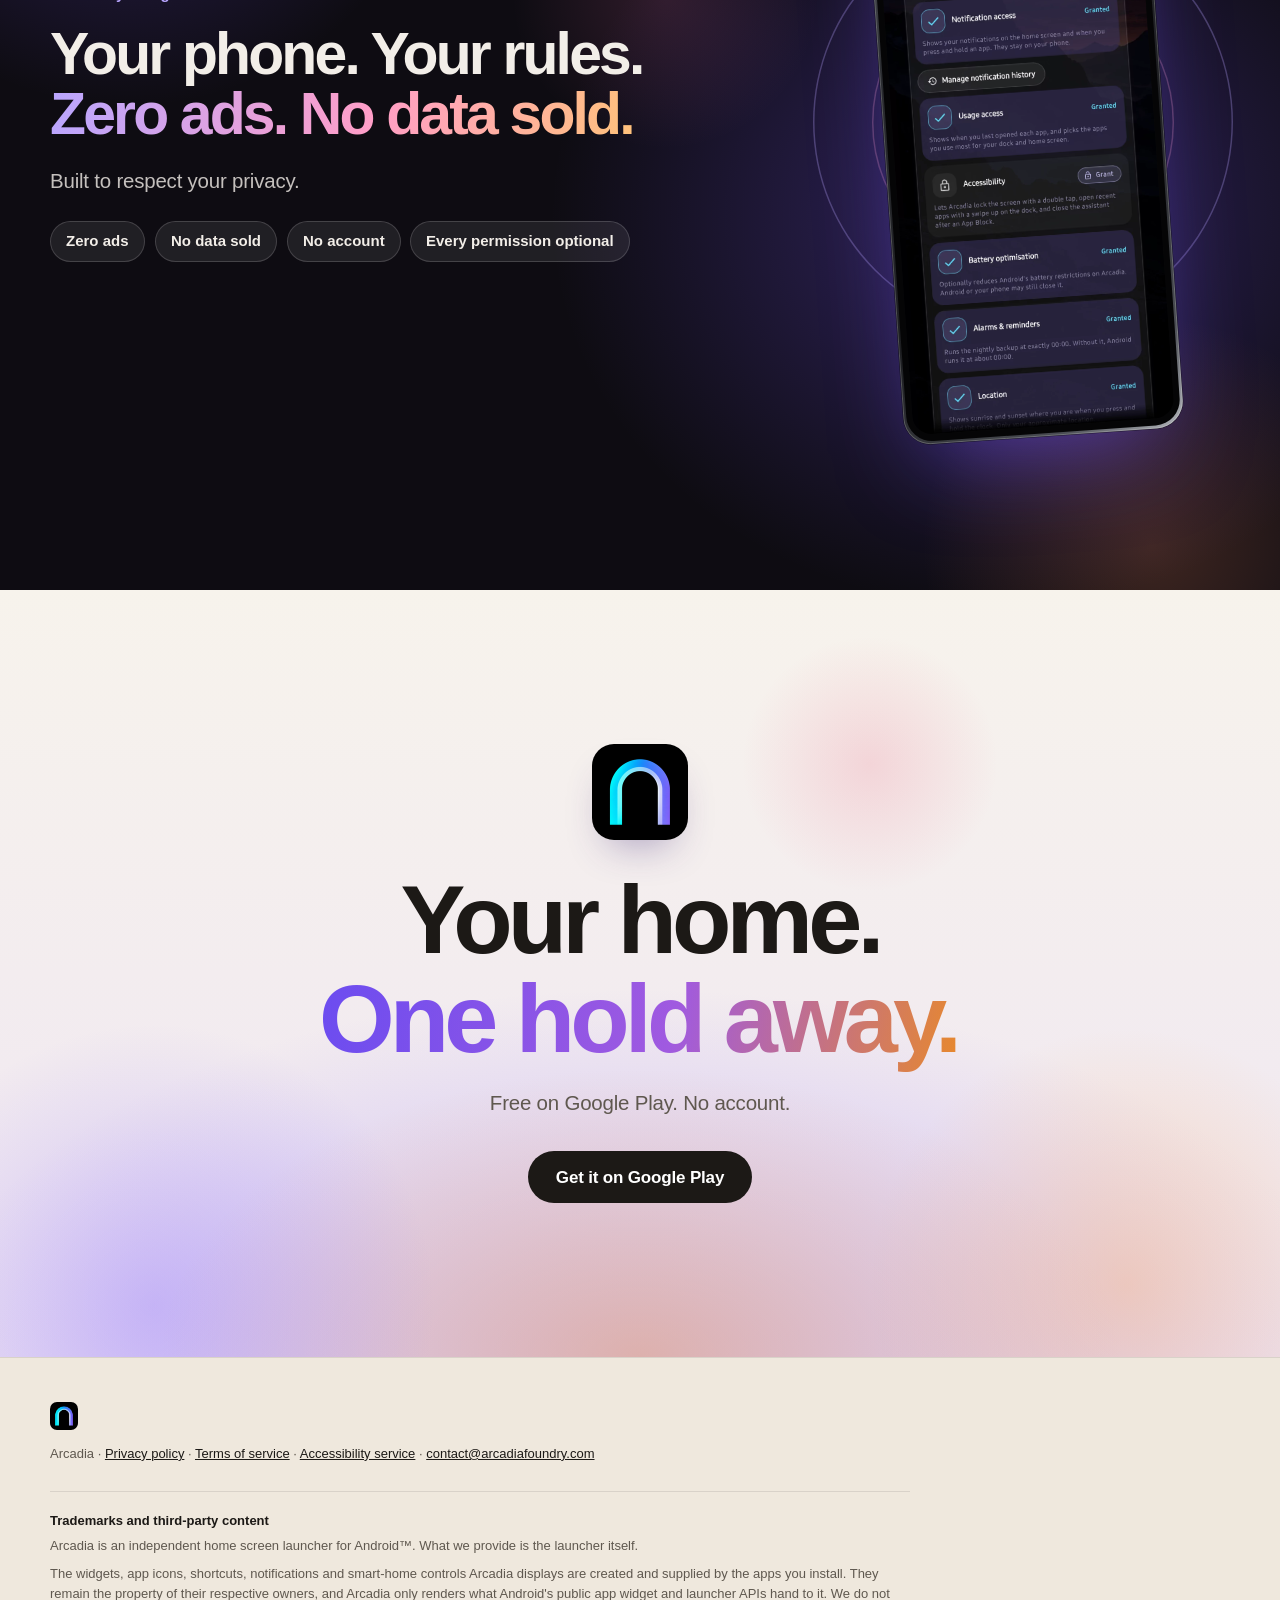
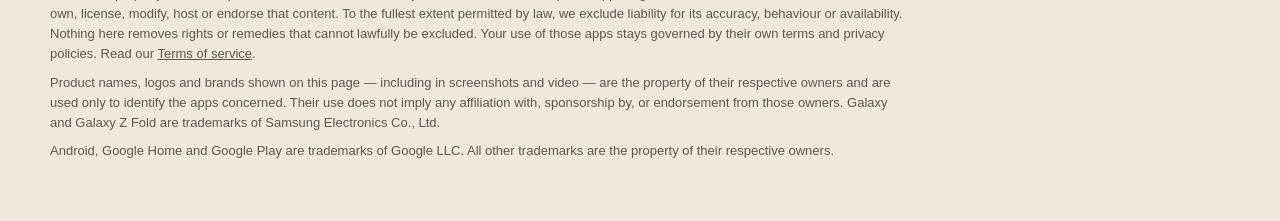
==== commit 901434e0: "Site: drop the two privacy paragraphs and the Hide apps card (Kashim, 20 Nov 02:04-02:05) - Privacy " ====
--- a/index.html
+++ b/index.html
@@ -370,11 +370,10 @@
       <article class="reveal d1"><h3>Widget stacks</h3><p>Several widgets in one spot. Swipe through them.</p></article>
       <article class="reveal d2"><h3>App Zero</h3><p>One app owns the page left of home. Swipe right and you are in it.</p></article>
       <article class="reveal"><h3>Game launcher</h3><p>Up to six games you choose, under one icon.</p></article>
-      <article class="reveal d1"><h3>Hide apps</h3><p>Gone from home, the dock and search. Still installed, still working.</p></article>
-      <article class="reveal d2"><h3>Backup and restore</h3><p>Pages, folders, widgets and settings in a file you keep.</p></article>
-      <article class="reveal"><h3>Lock the layout</h3><p>A stray press cannot drag an icon out of place.</p></article>
-      <article class="reveal d1"><h3>Gestures</h3><p>Double tap to search or lock. Swipe up for search.</p></article>
-      <article class="reveal d2"><h3>Undo</h3><p>Moved something by mistake? Undo and Redo are right there.</p></article>
+      <article class="reveal d1"><h3>Backup and restore</h3><p>Pages, folders, widgets and settings in a file you keep.</p></article>
+      <article class="reveal d2"><h3>Lock the layout</h3><p>A stray press cannot drag an icon out of place.</p></article>
+      <article class="reveal"><h3>Gestures</h3><p>Double tap to search or lock. Swipe up for search.</p></article>
+      <article class="reveal d1"><h3>Undo</h3><p>Moved something by mistake? Undo and Redo are right there.</p></article>
     </div>
   </section>
 
@@ -392,9 +391,6 @@
         <h2><span>Your phone.</span> <span>Your rules.</span><br><em><span>Zero ads.</span> <span>No data sold.</span></em></h2>
         <p class="lede">Built to respect your privacy.</p>
         <div class="pills"><span class="pill">Zero ads</span><span class="pill">No data sold</span><span class="pill">No account</span><span class="pill">Every permission optional</span></div>
-        <p>All six permissions are optional, and Arcadia works without any of them. No account needed. Your
-          home-screen layout and notification history stay in Android&rsquo;s private app storage.</p>
-        <p class="fine">Clear, simple information about your data. <a href="privacy-policy.html">Read the policy</a>.</p>
       </div>
       <div class="privacy-stage reveal pop d1">
       <span class="halo" aria-hidden="true"><i></i><i></i></span>
